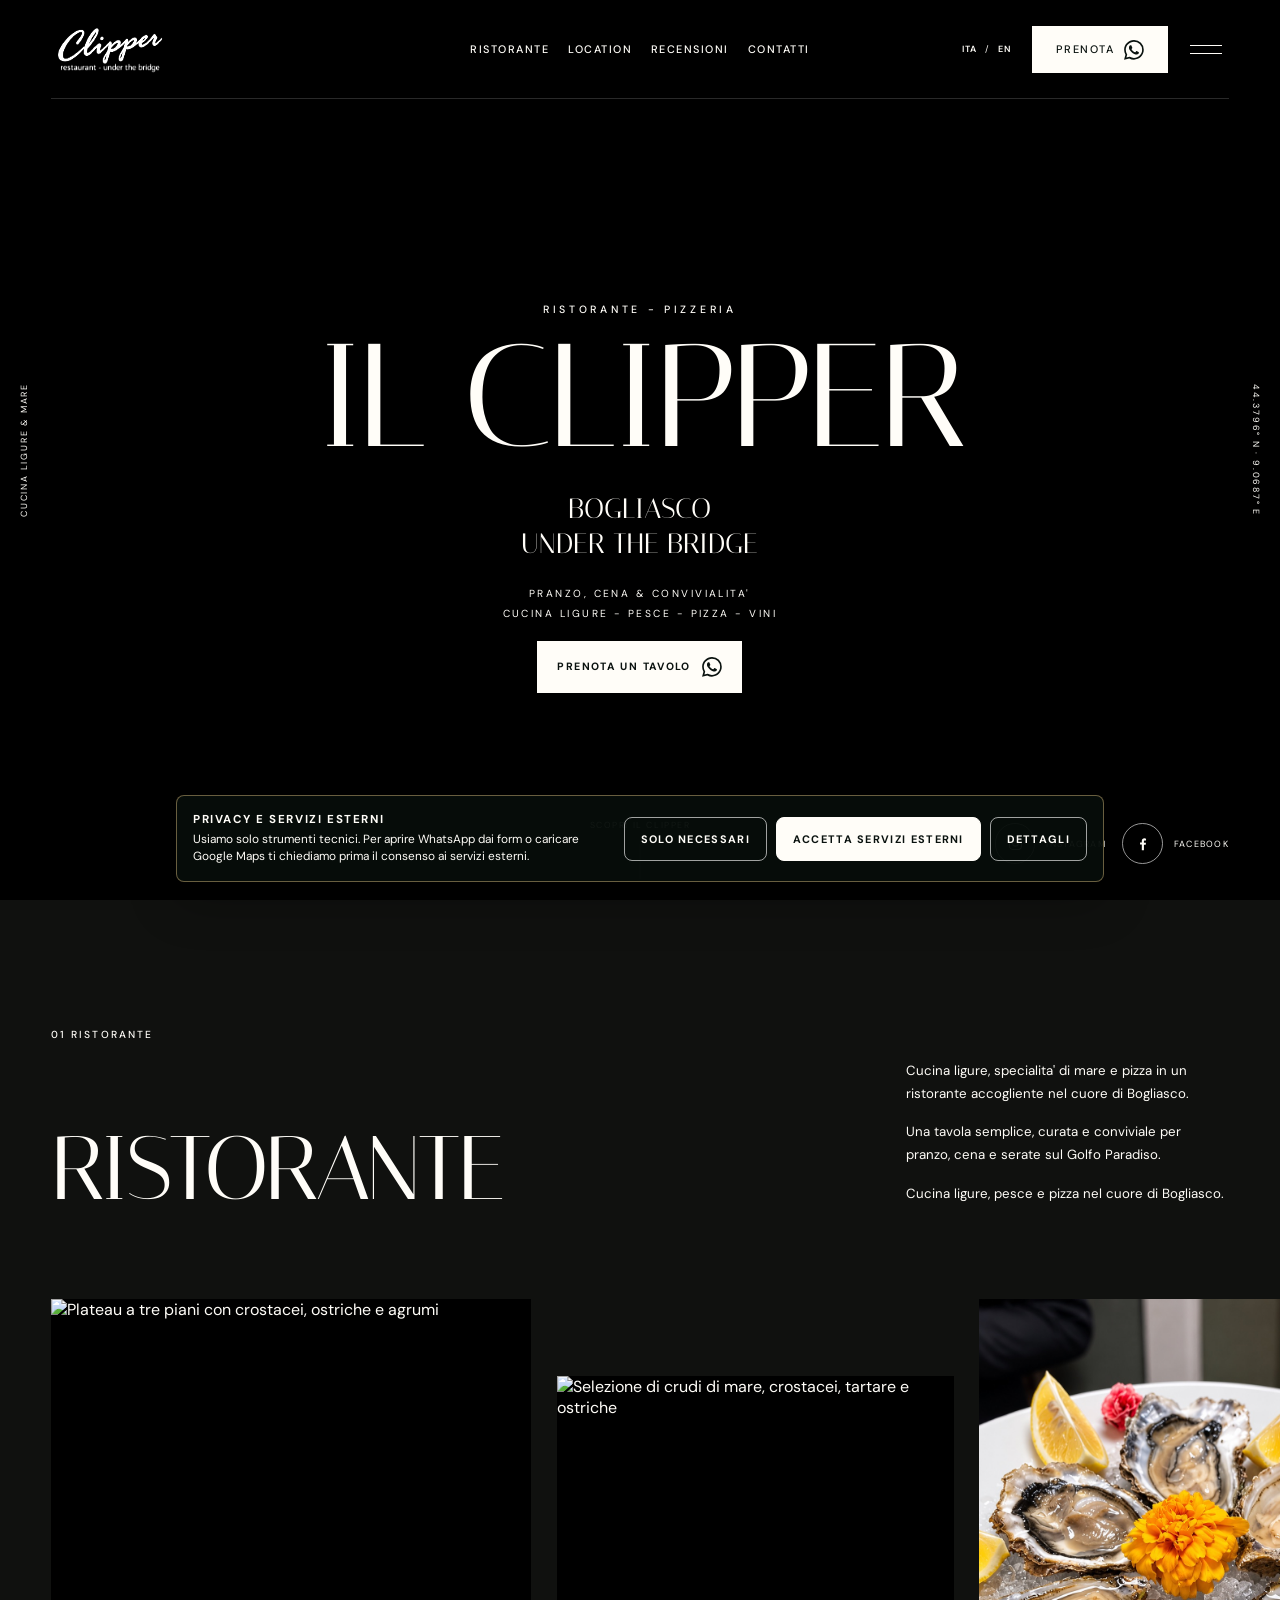
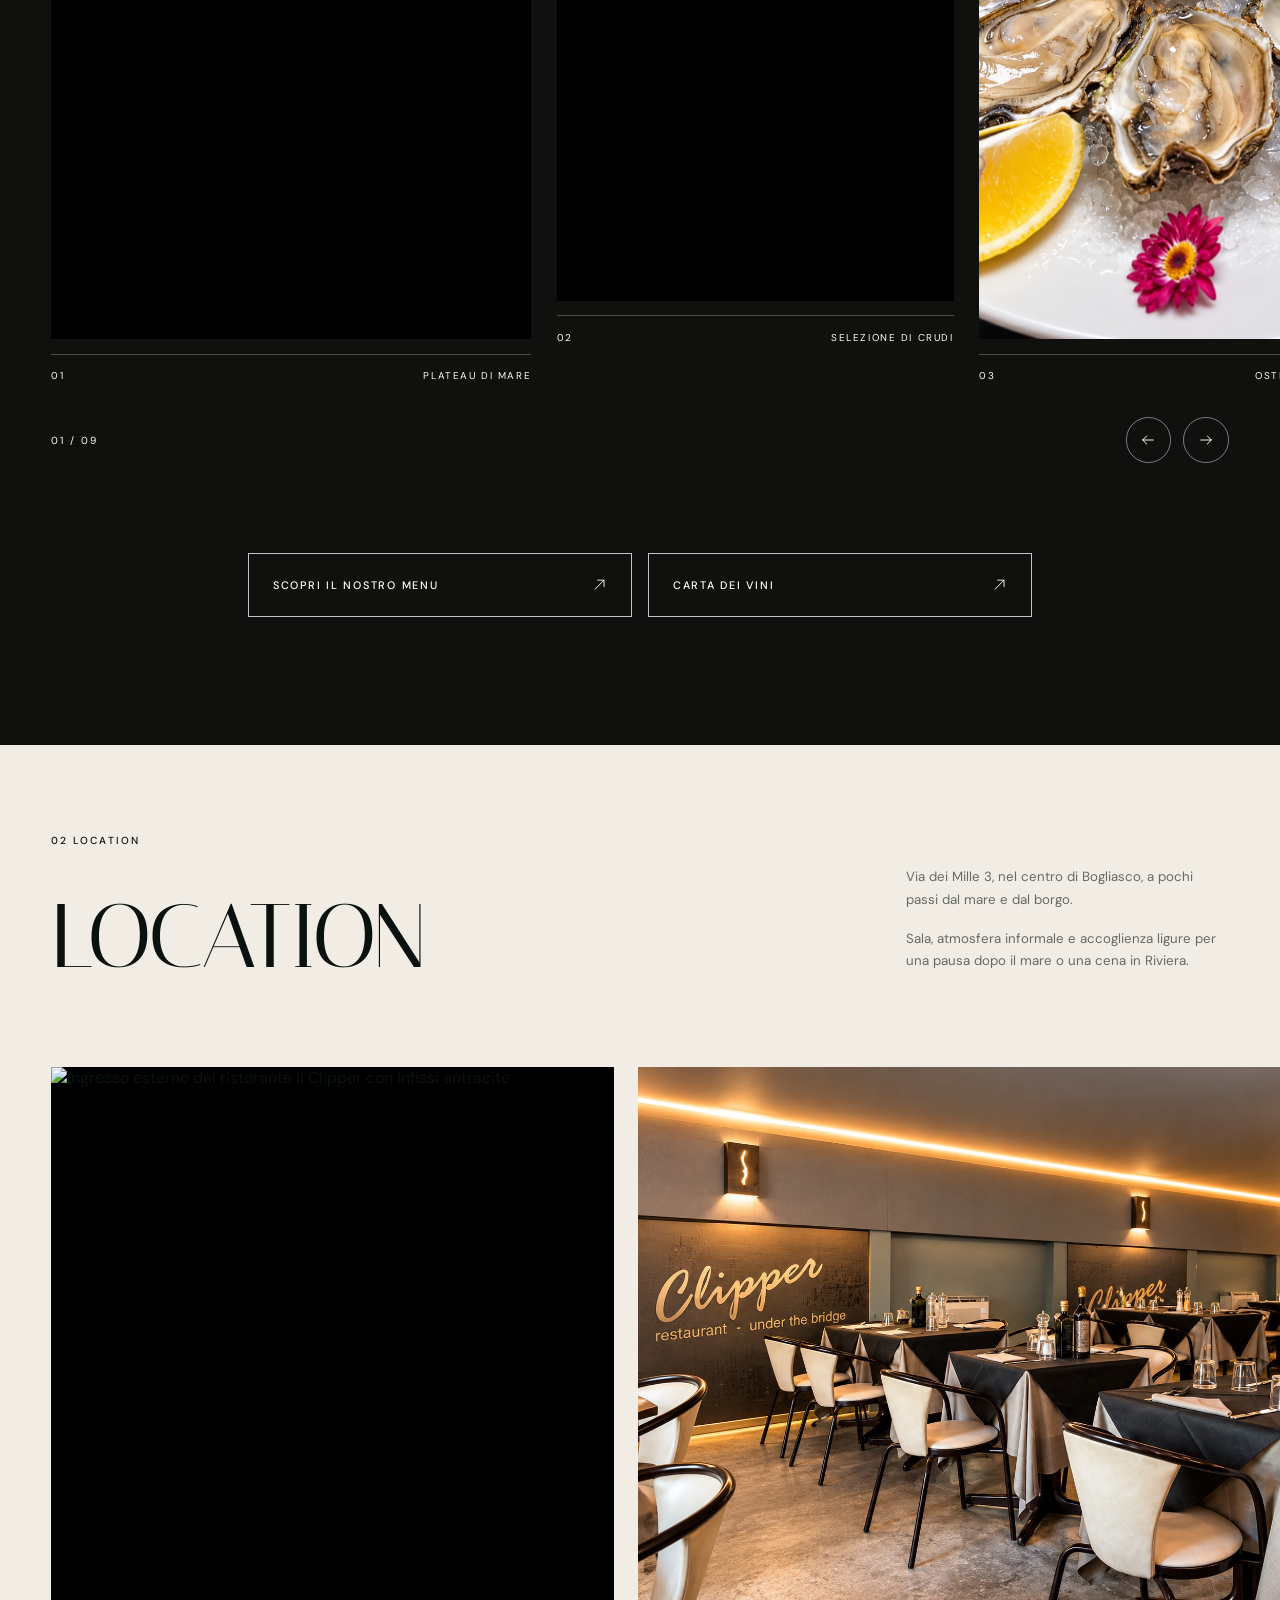
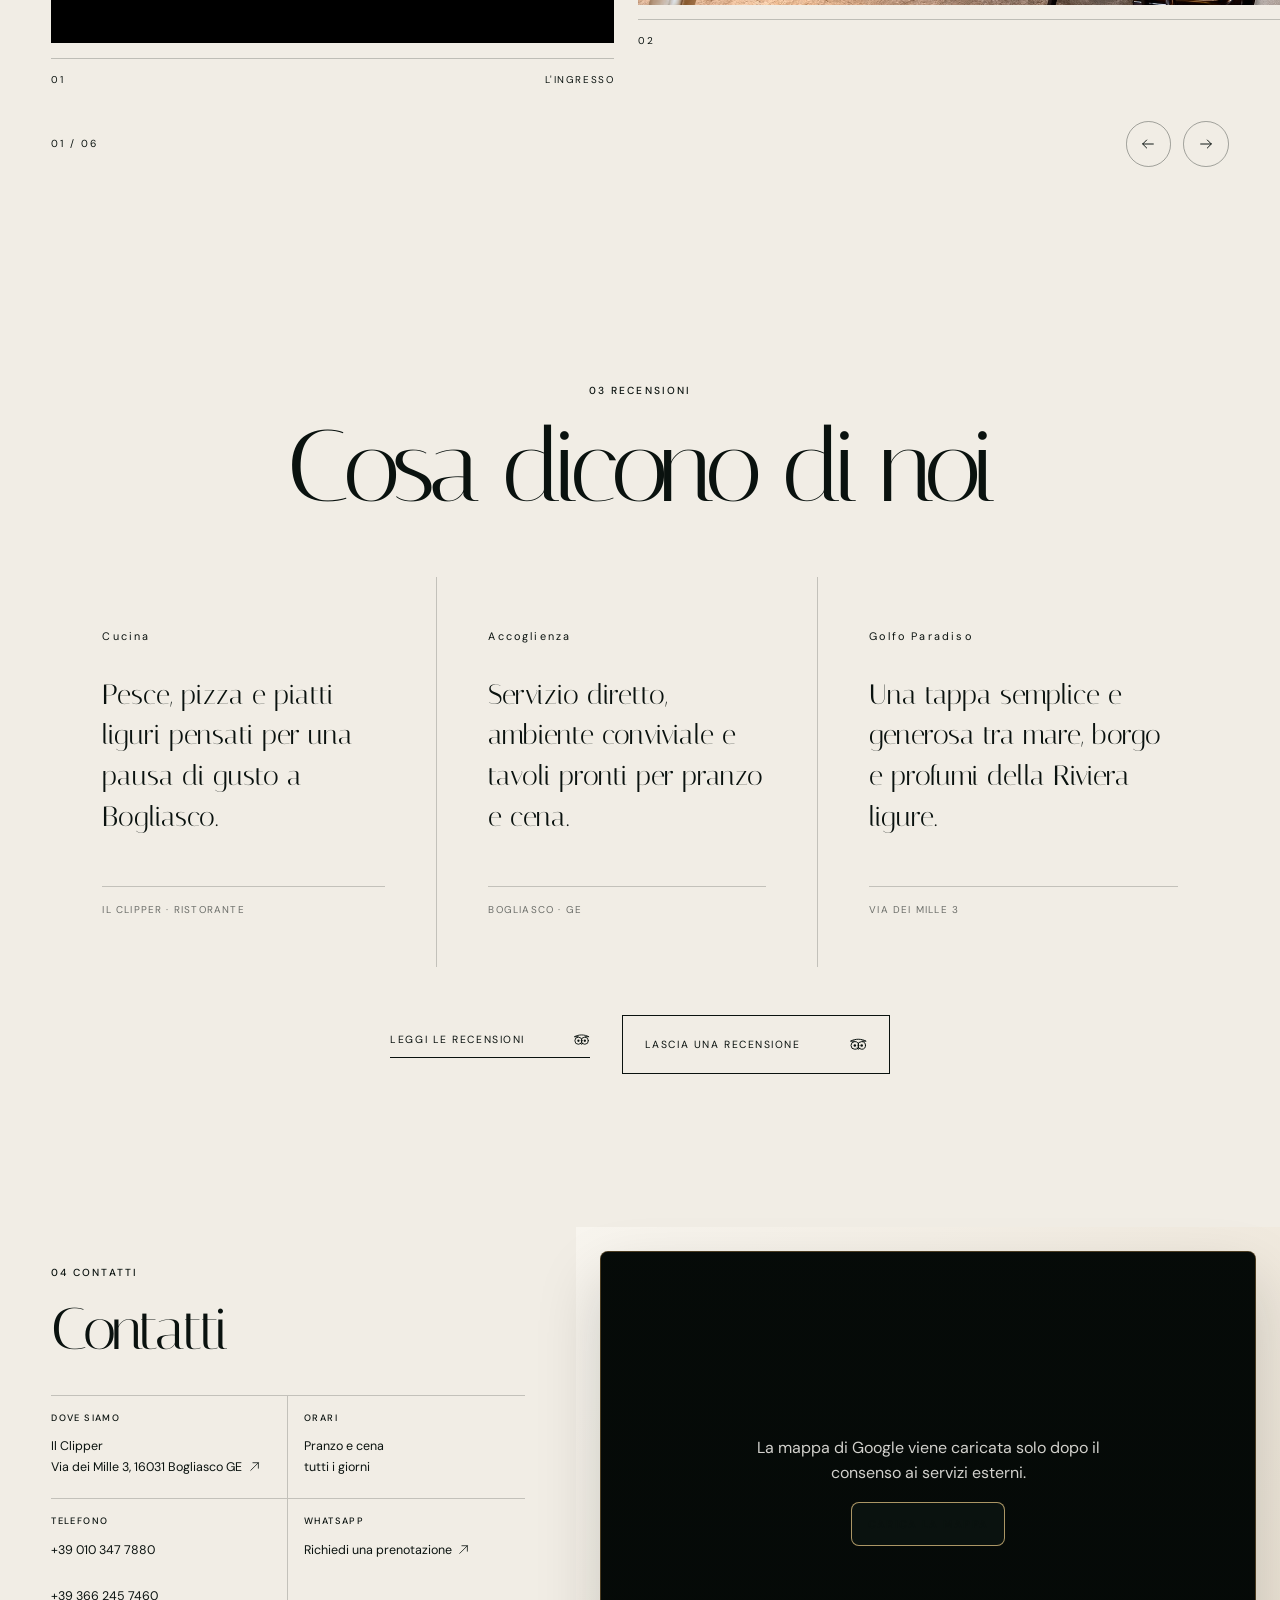
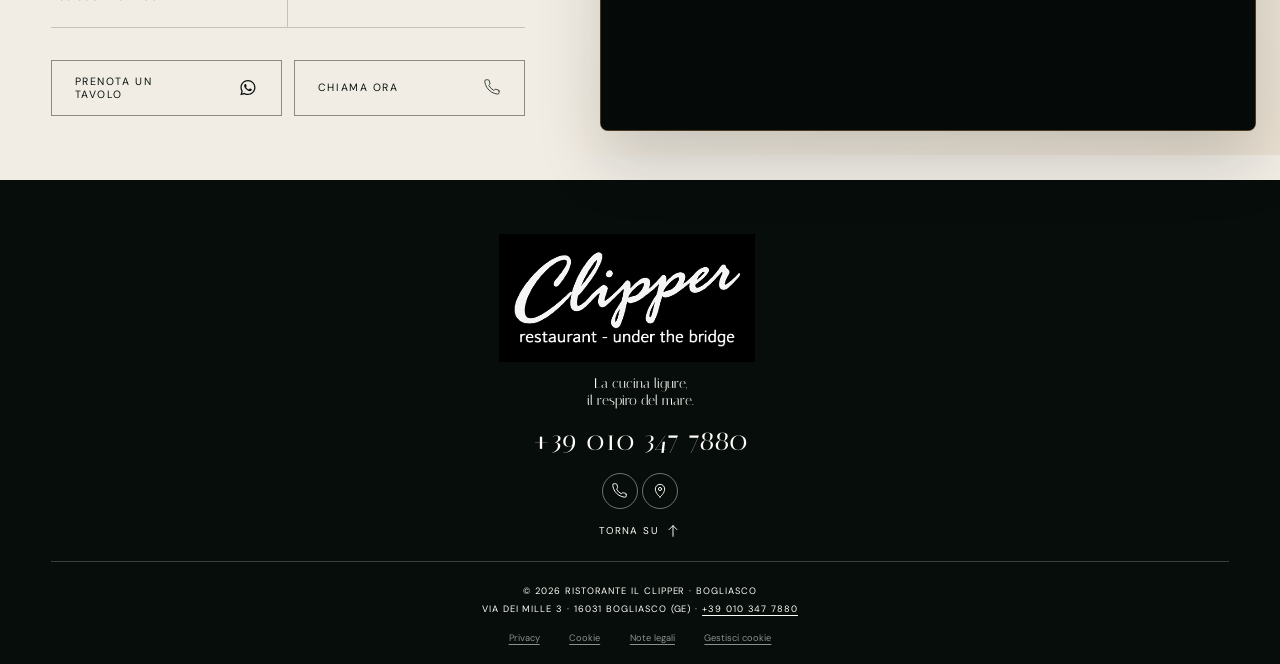
==== index.html @ aa906cf6 "Add files via upload" ====
<!doctype html>
<html lang="it">
  <head>
    <meta charset="utf-8" />
    <meta name="viewport" content="width=device-width, initial-scale=1" />
    <title>Il Clipper Bogliasco | Ristorante e Pizzeria</title>
    <meta name="description" content="Il Clipper di Bogliasco: ristorante e pizzeria in Via dei Mille 3, tra cucina ligure, piatti di mare, pizza, vini e prenotazioni." />
    <link rel="preload" as="image" href="assets/images/hero/clipper-esterno-desktop.jpg" media="(min-width: 768px)" fetchpriority="high" />
    <link rel="preload" as="image" href="assets/images/hero/clipper-esterno-mobile.jpg" media="(max-width: 767px)" fetchpriority="high" />
    <link rel="stylesheet" href="site.css" />
  </head>
  <body>

<a class="skip-link" href="#main" data-i18n="skip">Vai al contenuto</a>

<header class="site-header" data-header>
  <a class="brand brand-mark header-brand-mark" href="#top" aria-label="Il Clipper, torna all'inizio">
    <img class="brand-logo-img" src="assets/images/brand/clipper-logo.jpg" width="1240" height="620" alt="Il Clipper" decoding="async" />
  </a>

  <nav class="desktop-nav" aria-label="Navigazione principale">
    <a href="#ristorante" data-i18n="nav.restaurant">Ristorante</a>
    <a href="#location" data-i18n="nav.location">Location</a>
    <a href="#recensioni" data-i18n="nav.reviews">Recensioni</a>
    <a href="#contatti" data-i18n="nav.contacts">Contatti</a>
  </nav>

  <div class="header-actions">
    <div class="language-switch" aria-label="Seleziona lingua">
      <button class="is-active" type="button" data-lang="it" aria-pressed="true">ITA</button>
      <span>/</span>
      <button type="button" data-lang="en" aria-pressed="false">EN</button>
    </div>
    <a class="book-link" href="#prenota" data-booking-trigger data-context="Prenotazione tavolo">
      <span data-i18n="cta.book">Prenota</span>
      <svg class="whatsapp-cta-icon" viewBox="0 0 24 24" aria-hidden="true">
        <path class="whatsapp-icon-mark" d="M17.472 14.382c-.297-.149-1.758-.867-2.03-.967-.273-.099-.471-.148-.67.15-.197.297-.767.966-.94 1.164-.173.199-.347.223-.644.075-.297-.15-1.255-.463-2.39-1.475-.883-.788-1.48-1.761-1.653-2.059-.173-.297-.018-.458.13-.606.134-.133.298-.347.446-.52.149-.174.198-.298.298-.497.099-.198.05-.371-.025-.52-.075-.149-.669-1.612-.916-2.207-.242-.579-.487-.5-.669-.51-.173-.008-.371-.01-.57-.01-.198 0-.52.074-.792.372-.272.297-1.04 1.016-1.04 2.479 0 1.462 1.065 2.875 1.213 3.074.149.198 2.096 3.2 5.077 4.487.709.306 1.262.489 1.694.625.712.227 1.36.195 1.872.118.571-.085 1.758-.719 2.006-1.413.248-.694.248-1.289.173-1.413-.074-.124-.272-.198-.57-.347M12.051 21.785h-.004a9.87 9.87 0 0 1-5.031-1.378l-.361-.214-3.741.982.999-3.648-.235-.374a9.86 9.86 0 0 1-1.51-5.26c.002-5.45 4.436-9.884 9.889-9.884a9.822 9.822 0 0 1 6.988 2.899 9.825 9.825 0 0 1 2.893 6.994c-.003 5.45-4.437 9.883-9.887 9.883M20.52 3.449A11.815 11.815 0 0 0 12.05 0C5.495 0 .16 5.335.157 11.892c0 2.096.547 4.142 1.588 5.946L.057 24l6.305-1.654a11.882 11.882 0 0 0 5.683 1.448h.005c6.554 0 11.89-5.335 11.893-11.893A11.821 11.821 0 0 0 20.52 3.449"></path>
      </svg>
    </a>
    <button class="menu-toggle" type="button" aria-label="Apri il menu" aria-expanded="false" aria-controls="mobile-menu">
      <span></span><span></span>
    </button>
  </div>
</header>

<div class="mobile-menu" id="mobile-menu" role="dialog" aria-modal="true" aria-labelledby="mobile-menu-title" aria-hidden="true">
  <button class="menu-backdrop" type="button" aria-label="Chiudi il menu" data-menu-close></button>
  <div class="menu-panel" tabindex="-1">
    <p class="menu-panel-kicker" id="mobile-menu-title">Il Clipper · Bogliasco</p>
    <nav aria-label="Navigazione mobile">
      <a href="#ristorante"><span>01</span><b data-i18n="nav.restaurant">Ristorante</b><svg class="ui-icon" viewBox="0 0 24 24" aria-hidden="true"><path d="M5 5 19 19"></path><path d="M10 19h9v-9"></path></svg></a>
      <a href="#location"><span>02</span><b data-i18n="nav.location">Location</b><svg class="ui-icon" viewBox="0 0 24 24" aria-hidden="true"><path d="M5 5 19 19"></path><path d="M10 19h9v-9"></path></svg></a>
      <a href="#recensioni"><span>03</span><b data-i18n="nav.reviews">Recensioni</b><svg class="ui-icon" viewBox="0 0 24 24" aria-hidden="true"><path d="M5 5 19 19"></path><path d="M10 19h9v-9"></path></svg></a>
      <a href="#contatti"><span>04</span><b data-i18n="nav.contacts">Contatti</b><svg class="ui-icon" viewBox="0 0 24 24" aria-hidden="true"><path d="M5 5 19 19"></path><path d="M10 19h9v-9"></path></svg></a>
    </nav>
    <a class="menu-book" href="#prenota" data-booking-trigger data-context="Prenotazione tavolo">
      <span data-i18n="cta.bookTable">Prenota un tavolo</span>
      <svg class="whatsapp-cta-icon" viewBox="0 0 24 24" aria-hidden="true">
        <path class="whatsapp-icon-mark" d="M17.472 14.382c-.297-.149-1.758-.867-2.03-.967-.273-.099-.471-.148-.67.15-.197.297-.767.966-.94 1.164-.173.199-.347.223-.644.075-.297-.15-1.255-.463-2.39-1.475-.883-.788-1.48-1.761-1.653-2.059-.173-.297-.018-.458.13-.606.134-.133.298-.347.446-.52.149-.174.198-.298.298-.497.099-.198.05-.371-.025-.52-.075-.149-.669-1.612-.916-2.207-.242-.579-.487-.5-.669-.51-.173-.008-.371-.01-.57-.01-.198 0-.52.074-.792.372-.272.297-1.04 1.016-1.04 2.479 0 1.462 1.065 2.875 1.213 3.074.149.198 2.096 3.2 5.077 4.487.709.306 1.262.489 1.694.625.712.227 1.36.195 1.872.118.571-.085 1.758-.719 2.006-1.413.248-.694.248-1.289.173-1.413-.074-.124-.272-.198-.57-.347M12.051 21.785h-.004a9.87 9.87 0 0 1-5.031-1.378l-.361-.214-3.741.982.999-3.648-.235-.374a9.86 9.86 0 0 1-1.51-5.26c.002-5.45 4.436-9.884 9.889-9.884a9.822 9.822 0 0 1 6.988 2.899 9.825 9.825 0 0 1 2.893 6.994c-.003 5.45-4.437 9.883-9.887 9.883M20.52 3.449A11.815 11.815 0 0 0 12.05 0C5.495 0 .16 5.335.157 11.892c0 2.096.547 4.142 1.588 5.946L.057 24l6.305-1.654a11.882 11.882 0 0 0 5.683 1.448h.005c6.554 0 11.89-5.335 11.893-11.893A11.821 11.821 0 0 0 20.52 3.449"></path>
      </svg>
    </a>
    <div class="mobile-menu-meta">
      <p>Ristorante · Pizzeria<br />Bogliasco, GE</p>
      <div>
        <a href="tel:+390103477880">+39 010 347 7880</a>
        <a href="https://www.google.com/maps/search/?api=1&amp;query=Il%20Clipper%20Via%20dei%20Mille%203%20Bogliasco" target="_blank" rel="noreferrer">Maps <svg class="ui-icon" viewBox="0 0 24 24" aria-hidden="true"><path d="M5 19 19 5"></path><path d="M9 5h10v10"></path></svg></a>
        <a href="tel:+393662457460">WhatsApp <svg class="ui-icon" viewBox="0 0 24 24" aria-hidden="true"><path d="M5 19 19 5"></path><path d="M9 5h10v10"></path></svg></a>
      </div>
    </div>
  </div>
</div>

<main id="main">
  <section class="hero" id="top" aria-label="Il Clipper di Bogliasco, ristorante e pizzeria">
    <div class="hero-carousel" data-hero-carousel aria-hidden="true">
      <div class="hero-slide hero-slide--esterno is-active" data-hero-slide data-slide-index="0">
        <picture class="hero-slide-picture">
          <source media="(max-width: 767px)" srcset="assets/images/hero/clipper-esterno-mobile-v2.png" />
          <source media="(min-width: 768px)" srcset="assets/images/hero/clipper-esterno-desktop-v2.png" />
          <img
            class="hero-slide-image"
            src="assets/images/hero/clipper-esterno-desktop-v2.png"
            width="1672"
            height="941"
            alt=""
            fetchpriority="high"
            decoding="async"
          />
        </picture>
      </div>
      <div class="hero-slide hero-slide--buffet" data-hero-slide data-slide-index="1">
        <picture class="hero-slide-picture">
          <source media="(max-width: 767px)" data-srcset="assets/images/hero/clipper-buffet-mobile.jpg" />
          <source media="(min-width: 768px)" data-srcset="assets/images/hero/clipper-buffet-desktop.jpg" />
          <img
            class="hero-slide-image"
            src="[data-uri]"
            data-src="assets/images/hero/clipper-buffet-desktop.jpg"
            width="1672"
            height="941"
            alt=""
            decoding="async"
          />
        </picture>
      </div>
      <div class="hero-slide hero-slide--interno" data-hero-slide data-slide-index="2">
        <picture class="hero-slide-picture">
          <source media="(max-width: 767px)" data-srcset="assets/images/hero/clipper-interno-mobile.jpg" />
          <source media="(min-width: 768px)" data-srcset="assets/images/hero/clipper-interno-desktop.jpg" />
          <img
            class="hero-slide-image"
            src="[data-uri]"
            data-src="assets/images/hero/clipper-interno-desktop.jpg"
            width="1672"
            height="940"
            alt=""
            decoding="async"
          />
        </picture>
      </div>
      <div class="hero-slide hero-slide--servizio" data-hero-slide data-slide-index="3">
        <picture class="hero-slide-picture">
          <source media="(max-width: 767px)" data-srcset="assets/images/hero/clipper-servizio-mobile.png" />
          <source media="(min-width: 768px)" data-srcset="assets/images/hero/clipper-servizio-desktop.png" />
          <img
            class="hero-slide-image"
            src="[data-uri]"
            data-src="assets/images/hero/clipper-servizio-desktop.png"
            width="1672"
            height="941"
            alt=""
            decoding="async"
          />
        </picture>
      </div>
    </div>
    <div class="hero-shade"></div>

    <div class="hero-title-wrap">
      <p class="hero-overline" data-i18n="hero.overline">Ristorante - Pizzeria</p>
      <h1><span class="hero-title-desktop">Il Clipper</span><span class="hero-title-mobile">IL CLIPPER</span></h1>
      <div class="hero-address">
        <p>Bogliasco</p>
        <p>Under the Bridge</p>
      </div>
      <p class="hero-hours" data-i18n-html="hero.hours"><span>PRANZO, CENA &amp; CONVIVIALITA'</span> CUCINA LIGURE - PESCE - PIZZA - VINI</p>
      <div class="hero-actions" aria-label="Azioni principali">
        <a class="hero-primary" href="#prenota" data-booking-trigger data-context="Prenotazione tavolo">
          <span data-i18n="cta.bookTable">Prenota un tavolo</span>
          <svg class="whatsapp-cta-icon" viewBox="0 0 24 24" aria-hidden="true">
            <path class="whatsapp-icon-mark" d="M17.472 14.382c-.297-.149-1.758-.867-2.03-.967-.273-.099-.471-.148-.67.15-.197.297-.767.966-.94 1.164-.173.199-.347.223-.644.075-.297-.15-1.255-.463-2.39-1.475-.883-.788-1.48-1.761-1.653-2.059-.173-.297-.018-.458.13-.606.134-.133.298-.347.446-.52.149-.174.198-.298.298-.497.099-.198.05-.371-.025-.52-.075-.149-.669-1.612-.916-2.207-.242-.579-.487-.5-.669-.51-.173-.008-.371-.01-.57-.01-.198 0-.52.074-.792.372-.272.297-1.04 1.016-1.04 2.479 0 1.462 1.065 2.875 1.213 3.074.149.198 2.096 3.2 5.077 4.487.709.306 1.262.489 1.694.625.712.227 1.36.195 1.872.118.571-.085 1.758-.719 2.006-1.413.248-.694.248-1.289.173-1.413-.074-.124-.272-.198-.57-.347M12.051 21.785h-.004a9.87 9.87 0 0 1-5.031-1.378l-.361-.214-3.741.982.999-3.648-.235-.374a9.86 9.86 0 0 1-1.51-5.26c.002-5.45 4.436-9.884 9.889-9.884a9.822 9.822 0 0 1 6.988 2.899 9.825 9.825 0 0 1 2.893 6.994c-.003 5.45-4.437 9.883-9.887 9.883M20.52 3.449A11.815 11.815 0 0 0 12.05 0C5.495 0 .16 5.335.157 11.892c0 2.096.547 4.142 1.588 5.946L.057 24l6.305-1.654a11.882 11.882 0 0 0 5.683 1.448h.005c6.554 0 11.89-5.335 11.893-11.893A11.821 11.821 0 0 0 20.52 3.449"></path>
          </svg>
        </a>
      </div>
    </div>

    <div class="hero-socials" aria-label="Link utili Il Clipper">
      <a class="hero-social-link" href="https://www.instagram.com/clipper_bogliasco?stkn=ZTdsMnYxZDh4aXh3" target="_blank" rel="noreferrer" aria-label="Apri Instagram di Il Clipper">
        <svg viewBox="0 0 24 24" aria-hidden="true"><rect x="4" y="4" width="16" height="16" rx="4.5"></rect><circle cx="12" cy="12" r="3.6"></circle><circle class="instagram-dot" cx="17.2" cy="6.8" r="1.15"></circle></svg>
        <span>Instagram</span>
      </a>
      <a class="hero-social-link" href="https://www.facebook.com/clipperbogliasco?mibextid=wwXIfr%0A&amp;rdid=QgT0TaXOZi1MaTeg&amp;share_url=https%3A%2F%2Fwww.facebook.com%2Fshare%2F1JhBtS6Zsn%2F%3Fmibextid%3DwwXIfr%250A#" target="_blank" rel="noreferrer" aria-label="Apri Facebook di Il Clipper">
        <svg viewBox="0 0 24 24" aria-hidden="true"><path class="facebook-mark" d="M14.04 21v-7.05h2.36l.36-2.74h-2.72V9.47c0-.79.22-1.33 1.36-1.33h1.45V5.69A19.4 19.4 0 0 0 14.74 5c-2.09 0-3.52 1.28-3.52 3.62v2.02H8.86v2.74h2.36V21h2.82Z"></path></svg>
        <span>Facebook</span>
      </a>
    </div>

    <div class="hero-edge hero-edge-left" data-i18n="hero.edge">Cucina ligure &amp; mare</div>
    <div class="hero-edge hero-edge-right">44.3796&deg; N · 9.0687&deg; E</div>

    <a class="scroll-cue" href="#ristorante" aria-label="Scopri Il Clipper">
      <span data-i18n="hero.discover">Scopri Il Clipper</span>
      <i aria-hidden="true"></i>
    </a>

  </section>

  <section class="restaurant-section section-dark" id="ristorante">
    <div class="section-heading reveal">
      <p class="section-kicker" data-i18n="restaurant.kicker">01 Ristorante</p>
      <h2 data-i18n="nav.restaurant">Ristorante</h2>
      <div class="heading-copy">
        <p data-i18n="restaurant.copy1">Cucina ligure, specialita' di mare e pizza in un ristorante accogliente nel cuore di Bogliasco.</p>
        <p data-i18n="restaurant.copy2">Una tavola semplice, curata e conviviale per pranzo, cena e serate sul Golfo Paradiso.</p>
        <p class="restaurant-mobile-copy" data-i18n="restaurant.mobileCopy">Cucina ligure, pesce e pizza nel cuore di Bogliasco.</p>
      </div>
    </div>

    <div class="food-carousel reveal reveal-delay">
      <div class="food-track" data-food-track tabindex="0" aria-label="Carosello dei piatti di Il Clipper">
        <figure class="food-card"><img src="assets/images/restaurant/clipper-ristorante-15.png" width="1086" height="1448" loading="lazy" decoding="async" alt="Plateau a tre piani con crostacei, ostriche e agrumi" /><figcaption><span>01</span><p data-i18n="food.catch">Plateau di mare</p></figcaption></figure>
        <figure class="food-card food-card-offset"><img src="assets/images/restaurant/clipper-ristorante-09.png" width="941" height="1672" loading="lazy" decoding="async" alt="Selezione di crudi di mare, crostacei, tartare e ostriche" /><figcaption><span>02</span><p data-i18n="food.rawSelection">Selezione di crudi</p></figcaption></figure>
        <figure class="food-card"><img src="assets/images/restaurant/clipper-ristorante-03.jpg" width="997" height="1578" loading="lazy" decoding="async" alt="Ostriche su ghiaccio con limone e fiori" /><figcaption><span>03</span><p data-i18n="food.stockfish">Ostriche e limone</p></figcaption></figure>
        <figure class="food-card food-card-offset"><img src="assets/images/restaurant/clipper-ristorante-10.png" width="940" height="1674" loading="lazy" decoding="async" alt="Spaghetti alle vongole veraci con prezzemolo" /><figcaption><span>04</span><p data-i18n="food.clams">Spaghetti alle vongole</p></figcaption></figure>
        <figure class="food-card"><img src="assets/images/restaurant/clipper-ristorante-07.png" width="1122" height="1402" loading="lazy" decoding="async" alt="Filetto di pesce su crema verde con fiori eduli" /><figcaption><span>05</span><p data-i18n="food.fish">Filetto delicato</p></figcaption></figure>
        <figure class="food-card food-card-offset"><img src="assets/images/restaurant/clipper-ristorante-11.png" width="1086" height="1448" loading="lazy" decoding="async" alt="Spaghetti alla crema di pistacchio con gambero rosso" /><figcaption><span>06</span><p data-i18n="food.pistachioPasta">Pistacchio e gambero</p></figcaption></figure>
        <figure class="food-card"><img src="assets/images/restaurant/clipper-ristorante-12.png" width="1086" height="1448" loading="lazy" decoding="async" alt="Insalata di mare con crostacei, molluschi e prezzemolo" /><figcaption><span>07</span><p data-i18n="food.seafoodSalad">Insalata di mare</p></figcaption></figure>
        <figure class="food-card food-card-offset"><img src="assets/images/restaurant/clipper-ristorante-13.png" width="1086" height="1448" loading="lazy" decoding="async" alt="Polpo arrostito con crema di patate e chips croccanti" /><figcaption><span>08</span><p data-i18n="food.octopus">Polpo arrostito</p></figcaption></figure>
        <figure class="food-card"><img src="assets/images/restaurant/clipper-ristorante-14.png" width="1086" height="1448" loading="lazy" decoding="async" alt="Tris di tartare di pesce con frutti rossi e salse" /><figcaption><span>09</span><p data-i18n="food.tartare">Tris di tartare</p></figcaption></figure>
      </div>

      <div class="carousel-footer">
        <p><span data-food-current>01</span> / 09</p>
        <div class="carousel-arrows">
          <button type="button" data-food-prev aria-label="Piatto precedente"><svg class="ui-icon" viewBox="0 0 24 24" aria-hidden="true"><path d="M20 12H4"></path><path d="m10 6-6 6 6 6"></path></svg></button>
          <button type="button" data-food-next aria-label="Piatto successivo"><svg class="ui-icon" viewBox="0 0 24 24" aria-hidden="true"><path d="M4 12h16"></path><path d="m14 6 6 6-6 6"></path></svg></button>
        </div>
      </div>
    </div>

    <div class="center-cta reveal">
      <a class="outline-button" href="#carta-menu" data-card-trigger="food">
        <span data-i18n="cta.menu">Scopri il nostro menu</span><svg class="ui-icon" viewBox="0 0 24 24" aria-hidden="true"><path d="M5 19 19 5"></path><path d="M9 5h10v10"></path></svg>
      </a>
      <a class="outline-button" href="#carta-vini" data-card-trigger="wine">
        <span data-i18n="cta.wine">Carta dei Vini</span><svg class="ui-icon" viewBox="0 0 24 24" aria-hidden="true"><path d="M5 19 19 5"></path><path d="M9 5h10v10"></path></svg>
      </a>
    </div>
  </section>

  <section class="location-section" id="location">
    <div class="section-heading location-heading reveal">
      <p class="section-kicker" data-i18n="location.kicker">02 Location</p>
      <h2 data-i18n="nav.location">Location</h2>
      <div class="heading-copy">
        <p data-i18n="location.copy1">Via dei Mille 3, nel centro di Bogliasco, a pochi passi dal mare e dal borgo.</p>
        <p data-i18n="location.copy2">Sala, atmosfera informale e accoglienza ligure per una pausa dopo il mare o una cena in Riviera.</p>
      </div>
    </div>

    <div class="location-carousel reveal reveal-delay">
      <div class="location-track" data-location-track tabindex="0" aria-label="Carosello degli ambienti di Il Clipper">
        <figure class="location-card"><img src="assets/images/location/clipper-location-01-v2.png" width="1122" height="1402" loading="lazy" decoding="async" alt="Ingresso esterno del ristorante Il Clipper con infissi antracite" /><figcaption><span>01</span><p data-i18n="location.front">L'ingresso</p></figcaption></figure>
        <figure class="location-card"><img src="assets/images/location/clipper-location-02.jpg" width="1448" height="1086" loading="lazy" decoding="async" alt="Sala interna del ristorante con tavoli apparecchiati" /><figcaption><span>02</span><p data-i18n="location.room">La sala</p></figcaption></figure>
        <figure class="location-card"><img src="assets/images/location/clipper-location-03-v2.png" width="1091" height="1441" loading="lazy" decoding="async" alt="Dehor esterno coperto con infissi antracite" /><figcaption><span>03</span><p data-i18n="location.table">Il dehor</p></figcaption></figure>
        <figure class="location-card"><img src="assets/images/location/clipper-location-09.png" width="1086" height="1448" loading="lazy" decoding="async" alt="Sala del ristorante apparecchiata per un evento" /><figcaption><span>04</span><p data-i18n="location.terrace1">La sala eventi</p></figcaption></figure>
        <figure class="location-card"><img src="assets/images/location/clipper-location-07.png" width="1086" height="1448" loading="lazy" decoding="async" alt="Installazione floreale sospesa nella sala del ristorante" /><figcaption><span>05</span><p data-i18n="location.terrace3">I dettagli</p></figcaption></figure>
        <figure class="location-card"><img src="assets/images/location/clipper-location-08.png" width="1024" height="1536" loading="lazy" decoding="async" alt="Sala con tavolo apparecchiato e parete delle maglie Sampdoria" /><figcaption><span>06</span><p data-i18n="location.gallery">La parete Sampdoria</p></figcaption></figure>
      </div>

      <div class="carousel-footer carousel-footer-dark">
        <p><span data-location-current>01</span> / 06</p>
        <div class="carousel-arrows">
          <button type="button" data-location-prev aria-label="Ambiente precedente"><svg class="ui-icon" viewBox="0 0 24 24" aria-hidden="true"><path d="M20 12H4"></path><path d="m10 6-6 6 6 6"></path></svg></button>
          <button type="button" data-location-next aria-label="Ambiente successivo"><svg class="ui-icon" viewBox="0 0 24 24" aria-hidden="true"><path d="M4 12h16"></path><path d="m14 6 6 6-6 6"></path></svg></button>
        </div>
      </div>
    </div>
  </section>

  <section class="reviews-section" id="recensioni">
    <div class="reviews-intro reveal">
      <div>
        <p class="section-kicker" data-i18n="reviews.kicker">03 Recensioni</p>
        <h2 data-i18n="reviews.title">Cosa dicono di noi</h2>
      </div>
    </div>

    <div class="review-grid reveal reveal-delay">
      <article class="review-card"><div class="stars" data-i18n="reviews.cardLabel1">Cucina</div><blockquote data-i18n="reviews.quote1">Pesce, pizza e piatti liguri pensati per una pausa di gusto a Bogliasco.</blockquote><p data-i18n="reviews.author1">Il Clipper · Ristorante</p></article>
      <article class="review-card"><div class="stars" data-i18n="reviews.cardLabel2">Accoglienza</div><blockquote data-i18n="reviews.quote2">Servizio diretto, ambiente conviviale e tavoli pronti per pranzo e cena.</blockquote><p data-i18n="reviews.author2">Bogliasco · GE</p></article>
      <article class="review-card"><div class="stars" data-i18n="reviews.cardLabel3">Golfo Paradiso</div><blockquote data-i18n="reviews.quote3">Una tappa semplice e generosa tra mare, borgo e profumi della Riviera ligure.</blockquote><p data-i18n="reviews.author3">Via dei Mille 3</p></article>
    </div>

    <div class="reviews-link reveal">
      <a class="review-text-link" href="https://www.tripadvisor.it/Restaurant_Review-g678225-d2251277-Reviews-Ristorante_Clipper-Bogliasco_Italian_Riviera_Liguria.html" target="_blank" rel="noreferrer">
        <span data-i18n="reviews.read">Leggi le recensioni</span><svg class="tripadvisor-icon" viewBox="0 0 32 32" aria-hidden="true"><path d="M2.8 10.5c4.05-2.12 8.46-3.18 13.2-3.18s9.15 1.06 13.2 3.18"></path><path d="M3.78 10.62h5.5"></path><path d="M22.72 10.62h5.5"></path><circle cx="10.1" cy="18" r="6.6"></circle><circle cx="21.9" cy="18" r="6.6"></circle><circle cx="10.1" cy="18" r="2.16"></circle><circle cx="21.9" cy="18" r="2.16"></circle><path d="m14.08 22.64 1.92 2.24 1.92-2.24"></path></svg>
      </a>
      <a class="review-cta" href="https://www.tripadvisor.it/UserReviewEdit-g678225-d2251277-Ristorante_Clipper-Bogliasco_Italian_Riviera_Liguria.html" target="_blank" rel="noreferrer">
        <span data-i18n="reviews.leave">Lascia una recensione</span><svg class="tripadvisor-icon" viewBox="0 0 32 32" aria-hidden="true"><path d="M2.8 10.5c4.05-2.12 8.46-3.18 13.2-3.18s9.15 1.06 13.2 3.18"></path><path d="M3.78 10.62h5.5"></path><path d="M22.72 10.62h5.5"></path><circle cx="10.1" cy="18" r="6.6"></circle><circle cx="21.9" cy="18" r="6.6"></circle><circle cx="10.1" cy="18" r="2.16"></circle><circle cx="21.9" cy="18" r="2.16"></circle><path d="m14.08 22.64 1.92 2.24 1.92-2.24"></path></svg>
      </a>
    </div>
  </section>

  <section class="contact-section" id="contatti">
    <div class="contact-panel reveal">
      <p class="section-kicker" data-i18n="contacts.kicker">04 Contatti</p>
      <h2 data-i18n="contacts.title">Contatti</h2>

      <div class="contact-list">
        <div>
          <h3 data-i18n="contacts.where">Dove siamo</h3>
          <a href="https://www.google.com/maps/search/?api=1&amp;query=Il%20Clipper%20Via%20dei%20Mille%203%20Bogliasco" target="_blank" rel="noreferrer">
            Il Clipper<br />Via dei Mille 3, 16031 Bogliasco GE <svg class="ui-icon" viewBox="0 0 24 24" aria-hidden="true"><path d="M5 19 19 5"></path><path d="M9 5h10v10"></path></svg>
          </a>
        </div>
        <div>
          <h3 data-i18n="contacts.hoursLabel">Orari</h3>
          <p data-i18n-html="contacts.hours">Pranzo e cena<br />tutti i giorni</p>
        </div>
        <div class="contact-phone-cell">
          <h3 data-i18n="contacts.phone">Telefono</h3>
          <div class="contact-phone-row">
            <a class="contact-phone-link" href="tel:+390103477880">+39 010 347 7880</a>
            <a class="contact-phone-link" href="tel:+393662457460">+39 366 245 7460</a>
          </div>
        </div>
        <div>
          <h3 data-i18n="contacts.whatsapp">WhatsApp</h3>
          <a href="#prenota" data-booking-trigger data-context="Prenotazione tavolo">Richiedi una prenotazione <svg class="ui-icon" viewBox="0 0 24 24" aria-hidden="true"><path d="M5 19 19 5"></path><path d="M9 5h10v10"></path></svg></a>
        </div>
      </div>

      <div class="contact-actions">
        <a class="contact-book" href="#prenota" data-booking-trigger data-context="Prenotazione tavolo">
          <span data-i18n="cta.bookTable">Prenota un tavolo</span>
          <svg class="whatsapp-cta-icon" viewBox="0 0 24 24" aria-hidden="true"><path class="whatsapp-icon-mark" d="M17.472 14.382c-.297-.149-1.758-.867-2.03-.967-.273-.099-.471-.148-.67.15-.197.297-.767.966-.94 1.164-.173.199-.347.223-.644.075-.297-.15-1.255-.463-2.39-1.475-.883-.788-1.48-1.761-1.653-2.059-.173-.297-.018-.458.13-.606.134-.133.298-.347.446-.52.149-.174.198-.298.298-.497.099-.198.05-.371-.025-.52-.075-.149-.669-1.612-.916-2.207-.242-.579-.487-.5-.669-.51-.173-.008-.371-.01-.57-.01-.198 0-.52.074-.792.372-.272.297-1.04 1.016-1.04 2.479 0 1.462 1.065 2.875 1.213 3.074.149.198 2.096 3.2 5.077 4.487.709.306 1.262.489 1.694.625.712.227 1.36.195 1.872.118.571-.085 1.758-.719 2.006-1.413.248-.694.248-1.289.173-1.413-.074-.124-.272-.198-.57-.347M12.051 21.785h-.004a9.87 9.87 0 0 1-5.031-1.378l-.361-.214-3.741.982.999-3.648-.235-.374a9.86 9.86 0 0 1-1.51-5.26c.002-5.45 4.436-9.884 9.889-9.884a9.822 9.822 0 0 1 6.988 2.899 9.825 9.825 0 0 1 2.893 6.994c-.003 5.45-4.437 9.883-9.887 9.883M20.52 3.449A11.815 11.815 0 0 0 12.05 0C5.495 0 .16 5.335.157 11.892c0 2.096.547 4.142 1.588 5.946L.057 24l6.305-1.654a11.882 11.882 0 0 0 5.683 1.448h.005c6.554 0 11.89-5.335 11.893-11.893A11.821 11.821 0 0 0 20.52 3.449"></path></svg>
        </a>
        <a class="contact-book contact-call" href="tel:+390103477880">
          <span data-i18n="cta.call">Chiama ora</span>
          <svg class="phone-line-icon" viewBox="0 0 24 24" aria-hidden="true"><path d="M21.3 16.9v2.35a2.1 2.1 0 0 1-2.28 2.1 20.1 20.1 0 0 1-8.76-3.12 19.7 19.7 0 0 1-6.08-6.08 20.1 20.1 0 0 1-3.12-8.8A2.1 2.1 0 0 1 3.15 1.1h2.35a2.1 2.1 0 0 1 2.08 1.8c.13 1 .36 1.98.7 2.92a2.1 2.1 0 0 1-.48 2.17L6.8 9a16.1 16.1 0 0 0 7.2 7.2l1.01-1a2.1 2.1 0 0 1 2.17-.49c.94.35 1.92.58 2.92.71a2.1 2.1 0 0 1 1.2 1.48Z"></path></svg>
        </a>
      </div>
    </div>

    <div class="map-wrap reveal reveal-delay">
      <div class="map-frame">
        <iframe title="Mappa di Il Clipper Bogliasco" data-map-src="https://www.google.com/maps?q=Il%20Clipper%2C%20Via%20dei%20Mille%203%2C%2016031%20Bogliasco%20GE&amp;z=18&amp;output=embed" loading="lazy" referrerpolicy="no-referrer-when-downgrade"></iframe>
        <div class="map-veiling" aria-hidden="true"></div>
        <div class="map-consent" data-map-consent>
          <p data-i18n="map.notice">La mappa di Google viene caricata solo dopo il consenso ai servizi esterni.</p>
          <button type="button" data-map-load data-i18n="map.load">Carica la mappa</button>
        </div>
        <div class="map-label">
          <span data-i18n="contacts.mapLabel">Bogliasco · Golfo Paradiso</span>
          <strong>Il Clipper</strong>
          <a href="https://www.google.com/maps/search/?api=1&amp;query=Il%20Clipper%20Via%20dei%20Mille%203%20Bogliasco" target="_blank" rel="noreferrer">
            <span data-i18n="contacts.openMap">Apri su Google Maps</span>
            <svg class="ui-icon" viewBox="0 0 24 24" aria-hidden="true"><path d="M5 19 19 5"></path><path d="M9 5h10v10"></path></svg>
          </a>
        </div>
      </div>
    </div>
  </section>
</main>

<footer class="site-footer">
  <div class="footer-main">
    <a class="footer-logo footer-brand-mark" href="#top" aria-label="Il Clipper, torna all'inizio">
      <img class="brand-logo-img" src="assets/images/brand/clipper-logo.jpg" width="1240" height="620" alt="Il Clipper" loading="lazy" decoding="async" />
    </a>
    <p data-i18n-html="footer.tagline">La cucina ligure,<br />il respiro del mare.</p>
    <p class="footer-phone"><a href="tel:+390103477880">+39 010 347 7880</a></p>
    <div class="footer-socials" aria-label="Link Il Clipper">
      <a class="footer-social-link" href="tel:+390103477880" aria-label="Chiama Il Clipper"><svg viewBox="0 0 24 24" aria-hidden="true"><path d="M21.3 16.9v2.35a2.1 2.1 0 0 1-2.28 2.1 20.1 20.1 0 0 1-8.76-3.12 19.7 19.7 0 0 1-6.08-6.08 20.1 20.1 0 0 1-3.12-8.8A2.1 2.1 0 0 1 3.15 1.1h2.35a2.1 2.1 0 0 1 2.08 1.8c.13 1 .36 1.98.7 2.92a2.1 2.1 0 0 1-.48 2.17L6.8 9a16.1 16.1 0 0 0 7.2 7.2l1.01-1a2.1 2.1 0 0 1 2.17-.49c.94.35 1.92.58 2.92.71a2.1 2.1 0 0 1 1.2 1.48Z"></path></svg><span>Telefono</span></a>
      <a class="footer-social-link" href="https://www.google.com/maps/search/?api=1&amp;query=Il%20Clipper%20Via%20dei%20Mille%203%20Bogliasco" target="_blank" rel="noreferrer" aria-label="Apri Il Clipper su Google Maps"><svg viewBox="0 0 24 24" aria-hidden="true"><path d="M12 21s7-5.4 7-12a7 7 0 0 0-14 0c0 6.6 7 12 7 12Z"></path><circle cx="12" cy="9" r="2.4"></circle></svg><span>Maps</span></a>
    </div>
    <a href="#top"><span data-i18n="footer.top">Torna su</span><svg class="ui-icon" viewBox="0 0 24 24" aria-hidden="true"><path d="M12 20V4"></path><path d="m6 10 6-6 6 6"></path></svg></a>
  </div>
  <div class="footer-bottom">
    <p>&copy; <span data-year></span> RISTORANTE IL CLIPPER · Bogliasco</p>
    <p>Via dei Mille 3 · 16031 Bogliasco (GE) · <a href="tel:+390103477880">+39 010 347 7880</a></p>
  </div>
  <div class="footer-legal-links" aria-label="Informazioni legali">
    <button type="button" data-legal-trigger="privacy" data-i18n="legal.privacy">Privacy</button>
    <button type="button" data-legal-trigger="cookies" data-i18n="legal.cookies">Cookie</button>
    <button type="button" data-legal-trigger="notes" data-i18n="legal.notes">Note legali</button>
    <button type="button" data-cookie-manage data-i18n="legal.manageCookies">Gestisci cookie</button>
  </div>
</footer>

<div class="card-modal" data-card-modal aria-hidden="true" hidden>
  <section class="card-dialog" role="dialog" aria-modal="true" aria-labelledby="card-title" tabindex="-1">
    <header class="card-header">
      <a class="brand brand-mark card-brand-mark" href="#top" aria-label="Il Clipper, torna all'inizio"><span class="clipper-logo-word">Il Clipper</span></a>
      <div class="card-tabs" role="tablist" aria-label="Seleziona la carta">
        <button class="is-active" type="button" role="tab" aria-selected="true" data-card-tab="food" data-i18n="card.food">Menu</button>
        <button type="button" role="tab" aria-selected="false" data-card-tab="wine" data-i18n="card.wine">Carta dei Vini</button>
      </div>
      <button class="card-close" type="button" aria-label="Chiudi la carta" data-card-close><span></span><span></span></button>
    </header>

    <div class="card-body">
      <div class="card-intro">
        <p class="section-kicker" data-card-kicker>Il Clipper · Cucina ligure</p>
        <h2 id="card-title" data-card-title>Il nostro<br /><em>menu.</em></h2>
        <p data-card-description>Proposte di mare, cucina ligure, pizza e dessert. La carta puo' variare secondo stagione e disponibilita'.</p>
      </div>
      <div class="catalog" data-card-content></div>
      <p class="catalog-note" data-i18n="card.note">In caso di allergie o intolleranze, prima di ordinare informa il personale di sala.</p>
    </div>
  </section>
</div>

<div class="booking-modal" data-booking-modal aria-hidden="true" hidden>
  <button class="booking-backdrop" type="button" aria-label="Chiudi il form" data-booking-close></button>
  <section class="booking-dialog" role="dialog" aria-modal="true" aria-labelledby="booking-title" tabindex="-1">
    <button class="booking-close" type="button" aria-label="Chiudi" data-booking-close><span></span><span></span></button>
    <p class="section-kicker" data-i18n="form.kicker">Scrivici su WhatsApp</p>
    <h2 id="booking-title" data-i18n-html="form.title">Raccontaci<br /><em>cosa desideri.</em></h2>
    <p class="booking-intro" data-i18n="form.intro">Compila i campi: prepareremo il messaggio e ti chiederemo il consenso prima di aprire WhatsApp.</p>

    <form data-contact-form>
      <input type="hidden" name="context" value="Prenotazione tavolo" />
      <label><span data-i18n="form.name">Nome e cognome *</span><input type="text" name="name" autocomplete="name" required /></label>
      <div class="form-row">
        <label><span data-i18n="form.date">Data</span><input type="date" name="date" /></label>
        <label><span data-i18n="form.time">Orario</span><input type="time" name="time" /></label>
        <label><span data-i18n="form.guests">Persone</span><select name="guests" autocomplete="off"><option value="" data-i18n="form.choose">Scegli</option><option value="1">1</option><option value="2">2</option><option value="3">3</option><option value="4">4</option><option value="5">5</option><option value="6+">6+</option></select></label>
      </div>
      <label><span data-i18n="form.message">Messaggio</span><textarea name="message" rows="3" data-i18n-placeholder="form.placeholder" placeholder="Richieste o informazioni utili"></textarea></label>
      <button class="whatsapp-submit" type="submit">
        <span data-i18n="form.submit">Continua su WhatsApp</span>
        <svg class="whatsapp-cta-icon" viewBox="0 0 24 24" aria-hidden="true"><path class="whatsapp-icon-mark" d="M17.472 14.382c-.297-.149-1.758-.867-2.03-.967-.273-.099-.471-.148-.67.15-.197.297-.767.966-.94 1.164-.173.199-.347.223-.644.075-.297-.15-1.255-.463-2.39-1.475-.883-.788-1.48-1.761-1.653-2.059-.173-.297-.018-.458.13-.606.134-.133.298-.347.446-.52.149-.174.198-.298.298-.497.099-.198.05-.371-.025-.52-.075-.149-.669-1.612-.916-2.207-.242-.579-.487-.5-.669-.51-.173-.008-.371-.01-.57-.01-.198 0-.52.074-.792.372-.272.297-1.04 1.016-1.04 2.479 0 1.462 1.065 2.875 1.213 3.074.149.198 2.096 3.2 5.077 4.487.709.306 1.262.489 1.694.625.712.227 1.36.195 1.872.118.571-.085 1.758-.719 2.006-1.413.248-.694.248-1.289.173-1.413-.074-.124-.272-.198-.57-.347M12.051 21.785h-.004a9.87 9.87 0 0 1-5.031-1.378l-.361-.214-3.741.982.999-3.648-.235-.374a9.86 9.86 0 0 1-1.51-5.26c.002-5.45 4.436-9.884 9.889-9.884a9.822 9.822 0 0 1 6.988 2.899 9.825 9.825 0 0 1 2.893 6.994c-.003 5.45-4.437 9.883-9.887 9.883M20.52 3.449A11.815 11.815 0 0 0 12.05 0C5.495 0 .16 5.335.157 11.892c0 2.096.547 4.142 1.588 5.946L.057 24l6.305-1.654a11.882 11.882 0 0 0 5.683 1.448h.005c6.554 0 11.89-5.335 11.893-11.893A11.821 11.821 0 0 0 20.52 3.449"></path></svg>
      </button>
      <p class="form-note" data-i18n="form.note">Nessun dato viene salvato sul sito: prima di aprire WhatsApp ti chiediamo il consenso ai servizi esterni.</p>
    </form>
  </section>
</div>

<div class="legal-modal" data-legal-modal aria-hidden="true" hidden>
  <button class="legal-backdrop" type="button" aria-label="Chiudi le informazioni legali" data-legal-close></button>
  <section class="legal-dialog" role="dialog" aria-modal="true" aria-labelledby="legal-title" tabindex="-1">
    <button class="legal-close" type="button" aria-label="Chiudi" data-legal-close><span></span><span></span></button>
    <p class="section-kicker">Il Clipper · Informazioni legali</p>
    <h2 id="legal-title">Privacy,<br /><em>cookie e note legali.</em></h2>
    <div class="legal-tabs" role="tablist" aria-label="Seleziona informativa">
      <button class="is-active" type="button" role="tab" aria-selected="true" data-legal-tab="privacy">Privacy</button>
      <button type="button" role="tab" aria-selected="false" data-legal-tab="cookies">Cookie</button>
      <button type="button" role="tab" aria-selected="false" data-legal-tab="notes">Note legali</button>
    </div>
    <div class="legal-content">
      <article class="legal-panel is-active" data-legal-panel="privacy">
        <h3>Informativa privacy</h3>
        <p><strong>Ultimo aggiornamento:</strong> 10/09/2026.</p>
        <p>Questo sito presenta l'attivita' del ristorante Il Clipper, i contatti e permette di preparare una conversazione WhatsApp per richieste o prenotazioni. Il sito non salva i dati inseriti nel modulo: il messaggio viene composto nel browser e WhatsApp si apre solo dopo il consenso ai servizi esterni.</p>
        <p>Lo stesso consenso e' richiesto prima di caricare la mappa Google o aprire un link verso Google Maps. Se non accetti i servizi esterni, puoi comunque consultare il sito e contattare direttamente il ristorante via telefono.</p>
      </article>
      <article class="legal-panel" data-legal-panel="cookies">
        <h3>Cookie policy</h3>
        <p>Il sito non usa cookie di profilazione, sistemi di advertising o analytics. Per ricordare la scelta sui servizi esterni viene usata una preferenza tecnica nel browser.</p>
        <p>WhatsApp e Google Maps vengono aperti o caricati solo dopo consenso. La scelta puo' essere modificata in qualsiasi momento dal link "Gestisci cookie" nel footer.</p>
      </article>
      <article class="legal-panel" data-legal-panel="notes">
        <h3>Note legali</h3>
        <p><strong>Nome attivita':</strong> Ristorante Il Clipper · <strong>Indirizzo:</strong> Via dei Mille 3, 16031 Bogliasco (GE).</p>
        <p>Menu, prezzi, etichette, annate e disponibilita' possono cambiare senza preavviso. In caso di allergie o intolleranze alimentari, informa sempre il personale prima dell'ordinazione.</p>
      </article>
    </div>
  </section>
</div>

<div class="cookie-banner" data-cookie-banner hidden role="region" aria-label="Preferenze cookie">
  <div>
    <h2 data-i18n="cookie.title">Privacy e servizi esterni</h2>
    <p data-i18n="cookie.copy">Usiamo solo strumenti tecnici. Per aprire WhatsApp dai form o caricare Google Maps ti chiediamo prima il consenso ai servizi esterni.</p>
  </div>
  <div class="cookie-actions">
    <button type="button" data-cookie-necessary data-i18n="cookie.necessary">Solo necessari</button>
    <button type="button" data-cookie-accept data-i18n="cookie.accept">Accetta servizi esterni</button>
    <button type="button" data-legal-trigger="cookies" data-i18n="cookie.preferences">Dettagli</button>
  </div>
</div>

<a class="mobile-sticky-book" href="#prenota" data-booking-trigger data-context="Prenotazione tavolo">
  <span data-i18n="cta.bookTable">Prenota un tavolo</span>
  <svg class="whatsapp-cta-icon" viewBox="0 0 24 24" aria-hidden="true"><path class="whatsapp-icon-mark" d="M17.472 14.382c-.297-.149-1.758-.867-2.03-.967-.273-.099-.471-.148-.67.15-.197.297-.767.966-.94 1.164-.173.199-.347.223-.644.075-.297-.15-1.255-.463-2.39-1.475-.883-.788-1.48-1.761-1.653-2.059-.173-.297-.018-.458.13-.606.134-.133.298-.347.446-.52.149-.174.198-.298.298-.497.099-.198.05-.371-.025-.52-.075-.149-.669-1.612-.916-2.207-.242-.579-.487-.5-.669-.51-.173-.008-.371-.01-.57-.01-.198 0-.52.074-.792.372-.272.297-1.04 1.016-1.04 2.479 0 1.462 1.065 2.875 1.213 3.074.149.198 2.096 3.2 5.077 4.487.709.306 1.262.489 1.694.625.712.227 1.36.195 1.872.118.571-.085 1.758-.719 2.006-1.413.248-.694.248-1.289.173-1.413-.074-.124-.272-.198-.57-.347M12.051 21.785h-.004a9.87 9.87 0 0 1-5.031-1.378l-.361-.214-3.741.982.999-3.648-.235-.374a9.86 9.86 0 0 1-1.51-5.26c.002-5.45 4.436-9.884 9.889-9.884a9.822 9.822 0 0 1 6.988 2.899 9.825 9.825 0 0 1 2.893 6.994c-.003 5.45-4.437 9.883-9.887 9.883M20.52 3.449A11.815 11.815 0 0 0 12.05 0C5.495 0 .16 5.335.157 11.892c0 2.096.547 4.142 1.588 5.946L.057 24l6.305-1.654a11.882 11.882 0 0 0 5.683 1.448h.005c6.554 0 11.89-5.335 11.893-11.893A11.821 11.821 0 0 0 20.52 3.449"></path></svg>
</a>

    <script src="site.js" defer></script>
  </body>
</html>
---- site.css ----
@import url("https://fonts.googleapis.com/css2?family=DM+Sans:wght@300;400;500;600&family=Italiana&display=swap");

:root {
  --ink: #0a120f;
  --ink-soft: #121d18;
  --paper: #f1ede5;
  --paper-deep: #f1ede5;
  --gold: #b88746;
  --gold-light: #f0cf8a;
  --orange: #d6a545;
  --white: #fffdf8;
  --warm-black: #070d0a;
  --surface-dark: #10110f;
  --surface-soft: #e9e2d5;
  --accent-gold: #a16207;
  --accent-gold-bright: #d6a545;
  --focus-ring: #fff2c2;
  --radius-soft: 0.5rem;
  --ease-out: cubic-bezier(0.16, 1, 0.3, 1);
  --shadow-ambient: 0 1.5rem 4rem rgba(0, 0, 0, 0.2);
  --serif: "Italiana", "Iowan Old Style", "Times New Roman", serif;
  --sans: "DM Sans", "Avenir Next", Helvetica, Arial, sans-serif;
  --page-x: clamp(1.35rem, 4vw, 4.5rem);
  --section-y: clamp(6rem, 10vw, 10rem);
}

* {
  box-sizing: border-box;
}

html {
  scroll-behavior: smooth;
  scroll-padding-top: 5rem;
}

body {
  margin: 0;
  background: var(--ink);
  color: var(--ink);
  font-family: var(--sans);
  overflow-x: hidden;
}

.image-placeholder,
.food-card img.image-placeholder,
.location-card img.image-placeholder {
  background: #000;
}

.brand-word {
  width: auto;
  min-width: max-content;
  color: var(--gold-light);
  font-size: clamp(1.35rem, 2.7vw, 2rem);
  letter-spacing: 0;
  line-height: 1;
  text-transform: none;
  white-space: nowrap;
}

.footer-logo,
.card-logo {
  text-transform: none;
}

body.menu-open {
  overflow: hidden;
}

img {
  display: block;
  max-width: 100%;
}

a {
  color: inherit;
  text-decoration: none;
}

button,
a {
  -webkit-tap-highlight-color: transparent;
}

button {
  color: inherit;
  font: inherit;
}

.ui-icon {
  display: inline-block;
  width: 1rem;
  height: 1rem;
  flex: 0 0 auto;
  fill: none;
  stroke: currentColor;
  stroke-linecap: round;
  stroke-linejoin: round;
  stroke-width: 1.45;
  vertical-align: middle;
}

.whatsapp-cta-icon {
  display: inline-block;
  width: 1.42rem;
  height: 1.42rem;
  flex: 0 0 auto;
  overflow: visible;
  fill: none;
  color: var(--gold);
  stroke: currentColor;
  stroke-linecap: round;
  stroke-linejoin: round;
  vertical-align: middle;
  filter: drop-shadow(0 0.18rem 0.42rem rgba(184, 135, 70, 0.26));
  transform-origin: center;
  transition: color 0.25s ease, transform 0.25s ease, filter 0.25s ease;
}

.whatsapp-cta-icon .whatsapp-icon-chat,
.whatsapp-cta-icon .whatsapp-icon-phone {
  transform-box: fill-box;
  transform-origin: center;
  vector-effect: non-scaling-stroke;
}

.whatsapp-cta-icon .whatsapp-icon-chat {
  fill: none;
  stroke: currentColor;
  stroke-width: 1.72;
  animation: whatsappChatBreath 3.8s ease-in-out infinite;
}

.whatsapp-cta-icon .whatsapp-icon-phone {
  fill: currentColor;
  stroke: none;
  animation: whatsappPhoneTilt 3.8s ease-in-out infinite;
}

:where(.book-link, .menu-book, .hero-primary, .mobile-sticky-book, .contact-book, .whatsapp-submit):hover .whatsapp-cta-icon,
:where(.book-link, .menu-book, .hero-primary, .mobile-sticky-book, .contact-book, .whatsapp-submit):focus-visible .whatsapp-cta-icon {
  color: var(--gold-light);
  filter: drop-shadow(0 0.24rem 0.52rem rgba(240, 207, 138, 0.34));
  transform: translateY(-1px) scale(1.06);
}

@keyframes whatsappChatBreath {
  0%, 100% { transform: scale(1); }
  50% { transform: scale(1.045); }
}

@keyframes whatsappPhoneTilt {
  0%, 100% { transform: rotate(0deg); }
  42% { transform: rotate(-3deg); }
  68% { transform: rotate(2.5deg); }
}

.skip-link {
  position: fixed;
  z-index: 300;
  top: 0;
  left: 1rem;
  padding: 0.8rem 1rem;
  background: var(--white);
  color: var(--ink);
  transform: translateY(-120%);
  transition: transform 0.2s ease;
}

.skip-link:focus {
  transform: translateY(0);
}

.site-header {
  position: fixed;
  z-index: 100;
  top: 0;
  left: 0;
  display: grid;
  width: 100%;
  padding: 1.25rem var(--page-x);
  grid-template-columns: 1fr auto 1fr;
  align-items: center;
  color: var(--white);
  transition: padding 0.4s ease, background 0.4s ease;
}

.site-header::after {
  position: absolute;
  right: var(--page-x);
  bottom: 0;
  left: var(--page-x);
  height: 1px;
  background: rgba(255, 255, 255, 0.3);
  content: "";
}

.site-header.is-scrolled {
  padding-top: 0.7rem;
  padding-bottom: 0.7rem;
  background: rgba(0, 0, 0, 0.96);
  backdrop-filter: blur(16px);
}

body.menu-open .site-header {
  background: #000;
}

.brand {
  position: relative;
  z-index: 2;
  display: block;
  width: clamp(6.8rem, 10vw, 9.2rem);
}

.brand img {
  width: 100%;
}

.brand-image {
  display: flex;
  width: clamp(8.8rem, 13vw, 12.4rem);
  height: clamp(3.45rem, 5vw, 4.7rem);
  align-items: center;
  overflow: visible;
}

.brand-image img {
  width: 100%;
  height: 100%;
  object-fit: contain;
  object-position: left center;
  filter: drop-shadow(0 0.45rem 1rem rgba(0, 0, 0, 0.32));
}

.brand-word {
  display: inline-flex;
  align-items: center;
  color: var(--gold-light);
  font-family: var(--serif);
  font-size: clamp(1.95rem, 3vw, 2.8rem);
  letter-spacing: -0.045em;
  line-height: 0.8;
  text-transform: lowercase;
}

.brand-mark {
  display: grid;
  width: clamp(8rem, 12vw, 11.5rem);
  color: var(--gold-light);
  gap: 0.18rem;
  justify-items: start;
  text-decoration: none;
}

.brand-name {
  font-family: var(--serif);
  font-size: clamp(1.34rem, 2vw, 2.05rem);
  font-weight: 700;
  letter-spacing: 0.16em;
  line-height: 0.86;
  text-shadow: 0 0.32rem 0.9rem rgba(0, 0, 0, 0.38);
}

.brand-fish {
  width: clamp(5.55rem, 8.6vw, 8.1rem);
  height: auto;
  color: #c99b58;
  fill: none;
  stroke: currentColor;
  stroke-linecap: round;
  stroke-linejoin: round;
  stroke-width: 2;
  filter: drop-shadow(0 0.28rem 0.65rem rgba(0, 0, 0, 0.32));
}

.brand-fish-tail,
.brand-fish-outline,
.brand-fish-gill {
  fill: none;
  stroke: currentColor;
  vector-effect: non-scaling-stroke;
}

.brand-fish-tail {
  stroke-width: 1.36;
}

.brand-fish-outline {
  stroke-width: 1.58;
}

.brand-fish-gill {
  stroke-width: 1.12;
  opacity: 0.72;
}

.brand-fish-eye {
  fill: currentColor;
  stroke: none;
}

.desktop-nav {
  display: flex;
  gap: clamp(1.5rem, 3vw, 3.2rem);
  align-items: center;
}

.desktop-nav a,
.book-link {
  font-size: 0.68rem;
  font-weight: 500;
  letter-spacing: 0.14em;
  text-transform: uppercase;
}

.desktop-nav a {
  position: relative;
}

.desktop-nav a::after {
  position: absolute;
  right: 0;
  bottom: -0.45rem;
  left: 0;
  height: 1px;
  background: currentColor;
  content: "";
  transform: scaleX(0);
  transform-origin: right;
  transition: transform 0.35s ease;
}

.desktop-nav a:hover::after,
.desktop-nav a:focus-visible::after {
  transform: scaleX(1);
  transform-origin: left;
}

.header-actions {
  display: flex;
  justify-content: flex-end;
  align-items: center;
  gap: 1rem;
}

.language-switch {
  display: flex;
  align-items: center;
  gap: 0.25rem;
  color: rgba(255, 255, 255, 0.45);
  font-size: 0.56rem;
  letter-spacing: 0.12em;
}

.language-switch button {
  padding: 0.35rem 0.25rem;
  border: 0;
  background: transparent;
  color: inherit;
  font-size: inherit;
  font-weight: 600;
  letter-spacing: inherit;
  cursor: pointer;
  transition: color 0.25s ease;
}

.language-switch button.is-active,
.language-switch button:hover,
.language-switch button:focus-visible {
  color: var(--gold-light);
}

.book-link {
  display: inline-flex;
  min-width: 8.5rem;
  min-height: 2.9rem;
  border: 1px solid rgba(255, 255, 255, 0.7);
  align-items: center;
  justify-content: center;
  gap: 0.6rem;
  transition: background 0.3s ease, color 0.3s ease;
}

.book-link:hover,
.book-link:focus-visible {
  background: var(--white);
  color: var(--ink);
}

.menu-toggle {
  position: relative;
  z-index: 2;
  display: grid;
  width: 2.8rem;
  height: 2.8rem;
  padding: 0;
  border: 0;
  background: transparent;
  gap: 0.42rem;
  place-content: center;
  cursor: pointer;
}

.menu-toggle span {
  display: block;
  width: 2rem;
  height: 1px;
  background: currentColor;
  transition: transform 0.35s ease;
}

.menu-toggle[aria-expanded="true"] span:first-child {
  transform: translateY(0.21rem) rotate(45deg);
}

.menu-toggle[aria-expanded="true"] span:last-child {
  transform: translateY(-0.21rem) rotate(-45deg);
}

.mobile-menu {
  position: fixed;
  z-index: 90;
  inset: 0;
  display: grid;
  padding: 9rem var(--page-x) 3rem;
  background: var(--ink);
  color: var(--white);
  grid-template-columns: minmax(0, 1fr) 18rem;
  align-items: end;
  opacity: 0;
  pointer-events: none;
  visibility: hidden;
  transition: opacity 0.45s ease, visibility 0.45s ease;
}

.mobile-menu.is-open {
  opacity: 1;
  pointer-events: auto;
  visibility: visible;
}

.mobile-menu nav {
  display: flex;
  flex-direction: column;
  align-items: flex-start;
}

.mobile-menu nav a {
  display: flex;
  gap: 1rem;
  align-items: baseline;
  font-family: var(--serif);
  font-size: clamp(3.4rem, 7.4vw, 7rem);
  line-height: 1;
  opacity: 0;
  transform: translateY(1.4rem);
}

.mobile-menu.is-open nav a {
  opacity: 1;
  transform: none;
  transition: opacity 0.5s ease, transform 0.5s ease;
}

.mobile-menu.is-open nav a:nth-child(2) { transition-delay: 0.05s; }
.mobile-menu.is-open nav a:nth-child(3) { transition-delay: 0.1s; }
.mobile-menu.is-open nav a:nth-child(4) { transition-delay: 0.15s; }

.mobile-menu nav span {
  color: var(--gold);
  font-family: var(--sans);
  font-size: 0.6rem;
  letter-spacing: 0.12em;
}

.mobile-menu-meta {
  padding-left: 2rem;
  border-left: 1px solid rgba(255, 255, 255, 0.18);
  color: rgba(255, 255, 255, 0.65);
  font-size: 0.82rem;
  line-height: 1.8;
}

.hero {
  position: relative;
  display: grid;
  height: 100svh;
  min-height: 43rem;
  overflow: hidden;
  padding: 8rem var(--page-x) 2rem;
  background: var(--ink);
  color: var(--white);
  place-items: center;
}

.hero-picture,
.hero-image,
.hero-shade {
  position: absolute;
  inset: 0;
  width: 100%;
  height: 100%;
}

.hero-picture {
  overflow: hidden;
}

.hero-image {
  object-fit: cover;
  object-position: center center;
  transform: scale(1.015);
  animation: heroSettle 1.8s ease forwards;
  image-rendering: auto;
  filter: brightness(1.22) contrast(1.08) saturate(1.06);
  will-change: transform;
}

@keyframes heroSettle {
  to { transform: scale(1); }
}

.hero-shade {
  background:
    linear-gradient(180deg, rgba(4, 9, 7, 0.16), rgba(4, 9, 7, 0.01) 34%, rgba(4, 9, 7, 0.04) 66%, rgba(4, 9, 7, 0.25)),
    linear-gradient(90deg, rgba(4, 9, 7, 0.04), transparent 52%, rgba(4, 9, 7, 0.04));
}

.hero-title-wrap {
  position: relative;
  z-index: 2;
  width: 100%;
  text-align: center;
  will-change: transform, opacity;
}

.hero-overline {
  margin: 0 0 1.1rem;
  font-size: 0.66rem;
  font-weight: 500;
  letter-spacing: 0.35em;
  text-transform: uppercase;
}

.hero h1 {
  margin: 0;
  font-family: var(--serif);
  font-size: clamp(6rem, 15.5vw, 14rem);
  font-weight: 400;
  letter-spacing: -0.045em;
  line-height: 0.8;
  text-transform: uppercase;
  text-shadow: 0 0.08em 0.35em rgba(0, 0, 0, 0.18);
}

.hero-title-mobile {
  display: none;
}

.hero-address {
  margin: clamp(2.5rem, 5vh, 4.5rem) 0 1.6rem;
  font-family: var(--serif);
  font-size: clamp(1.25rem, 2.2vw, 2rem);
  line-height: 1.25;
  text-transform: uppercase;
}

.hero-address p,
.hero-hours {
  margin: 0;
}

.hero-hours {
  font-size: 0.64rem;
  letter-spacing: 0.24em;
  text-transform: uppercase;
}

.hero-hours span {
  display: block;
  margin-bottom: 0.45rem;
  color: var(--gold-light);
}

.hero-edge {
  position: absolute;
  z-index: 2;
  top: 52%;
  font-size: 0.56rem;
  letter-spacing: 0.2em;
  text-transform: uppercase;
}

.hero-edge-left {
  left: var(--page-x);
  transform: rotate(-90deg) translateX(-50%);
  transform-origin: left top;
}

.hero-edge-right {
  right: var(--page-x);
  writing-mode: vertical-rl;
}

.hero-socials {
  position: absolute;
  z-index: 3;
  right: var(--page-x);
  bottom: 1.25rem;
  display: inline-flex;
  align-items: center;
  gap: 1rem;
}

.hero-social-link {
  display: inline-flex;
  align-items: center;
  gap: 0.7rem;
  font-size: 0.56rem;
  letter-spacing: 0.14em;
  text-transform: uppercase;
}

.hero-social-link svg {
  width: 2.55rem;
  height: 2.55rem;
  padding: 0.65rem;
  border: 1px solid rgba(255, 255, 255, 0.6);
  border-radius: 50%;
  fill: none;
  stroke: currentColor;
  stroke-width: 1.4;
  transition: background 0.3s ease, color 0.3s ease;
}

.hero-social-link .instagram-dot,
.hero-social-link .facebook-mark {
  fill: currentColor;
  stroke: none;
}

.hero-social-link:hover svg,
.hero-social-link:focus-visible svg {
  background: var(--white);
  color: var(--ink);
}

.scroll-cue {
  position: absolute;
  z-index: 2;
  bottom: 1.3rem;
  left: 50%;
  display: flex;
  flex-direction: column;
  gap: 0.8rem;
  align-items: center;
  font-size: 0.55rem;
  letter-spacing: 0.18em;
  text-transform: uppercase;
  transform: translateX(-50%);
}

.scroll-cue i {
  position: relative;
  width: 1px;
  height: 2.2rem;
  overflow: hidden;
  background: rgba(255, 255, 255, 0.32);
}

.scroll-cue i::after {
  position: absolute;
  inset: -100% 0 100%;
  background: var(--white);
  content: "";
  animation: scrollLine 2.2s ease-in-out infinite;
}

@keyframes scrollLine {
  50%, 100% { transform: translateY(200%); }
}

.section-dark {
  background: #10110f;
  color: var(--white);
}

.restaurant-section,
.location-section,
.reviews-section {
  position: relative;
  overflow: hidden;
  padding: var(--section-y) var(--page-x);
}

.section-heading {
  display: grid;
  max-width: 92rem;
  margin: 0 auto clamp(4rem, 7vw, 7rem);
  grid-template-columns: minmax(0, 1.2fr) minmax(17rem, 0.5fr);
  grid-template-rows: auto auto;
  gap: 1.2rem 5rem;
  align-items: end;
}

.section-kicker {
  margin: 0;
  color: var(--orange);
  font-size: 0.64rem;
  font-weight: 500;
  letter-spacing: 0.2em;
  text-transform: uppercase;
}

.section-heading .section-kicker {
  grid-column: 1 / -1;
}

.section-heading h2 {
  margin: 0;
  font-family: var(--serif);
  font-size: clamp(3.8rem, 7vw, 7.2rem);
  font-weight: 400;
  letter-spacing: -0.035em;
  line-height: 0.9;
  text-transform: uppercase;
}

.heading-copy {
  display: grid;
  gap: 1rem;
  padding-bottom: 0.3rem;
  color: rgba(255, 255, 255, 0.58);
  font-size: 0.83rem;
  line-height: 1.7;
}

.heading-copy p {
  margin: 0;
}

.food-carousel,
.location-carousel {
  margin-right: calc(var(--page-x) * -1);
}

.food-track,
.location-track,
.review-grid {
  display: flex;
  overflow-x: auto;
  overscroll-behavior-x: contain;
  scroll-behavior: smooth;
  scroll-snap-type: x mandatory;
  scrollbar-width: none;
}

.food-track::-webkit-scrollbar,
.location-track::-webkit-scrollbar,
.review-grid::-webkit-scrollbar {
  display: none;
}

.food-track {
  padding-right: var(--page-x);
  gap: clamp(1rem, 2vw, 2rem);
}

.food-card {
  flex: 0 0 clamp(18rem, 31vw, 30rem);
  margin: 0;
  scroll-snap-align: start;
}

.food-card-offset {
  padding-top: clamp(3rem, 6vw, 7rem);
}

.food-card img {
  width: 100%;
  height: clamp(28rem, 50vw, 47rem);
  object-fit: cover;
}

.food-card-offset img {
  height: clamp(24rem, 41vw, 38rem);
}

.food-card figcaption,
.location-card figcaption {
  display: flex;
  padding-top: 0.9rem;
  margin-top: 0.9rem;
  border-top: 1px solid rgba(255, 255, 255, 0.25);
  justify-content: space-between;
  font-size: 0.62rem;
  letter-spacing: 0.16em;
  text-transform: uppercase;
}

.food-card figcaption p,
.location-card figcaption p {
  margin: 0;
}

.food-card figcaption span {
  color: var(--gold);
}

.carousel-footer {
  display: flex;
  padding: 2.2rem var(--page-x) 0 0;
  justify-content: space-between;
  align-items: center;
}

.carousel-footer > p {
  margin: 0;
  font-size: 0.64rem;
  letter-spacing: 0.2em;
}

.carousel-arrows {
  display: flex;
  gap: 0.75rem;
}

.carousel-arrows button {
  display: grid;
  width: 2.85rem;
  height: 2.85rem;
  padding: 0;
  border: 1px solid rgba(255, 255, 255, 0.45);
  border-radius: 50%;
  background: transparent;
  place-content: center;
  cursor: pointer;
  transition: background 0.3s ease, color 0.3s ease;
}

.carousel-arrows button:hover,
.carousel-arrows button:focus-visible {
  background: var(--white);
  color: var(--ink);
}

.center-cta {
  display: flex;
  padding-top: clamp(4rem, 7vw, 7rem);
  gap: 1rem;
  flex-wrap: wrap;
  justify-content: center;
}

.outline-button {
  display: inline-flex;
  min-width: min(24rem, 100%);
  min-height: 4rem;
  padding: 0 1.5rem;
  border: 1px solid rgba(255, 255, 255, 0.75);
  align-items: center;
  justify-content: space-between;
  gap: 2rem;
  font-size: 0.68rem;
  font-weight: 500;
  letter-spacing: 0.16em;
  text-transform: uppercase;
  transition: background 0.3s ease, color 0.3s ease;
}

.outline-button:hover,
.outline-button:focus-visible {
  background: var(--white);
  color: var(--ink);
}

.location-section {
  background: var(--paper);
  padding-top: clamp(5rem, 7vw, 7rem);
  padding-bottom: clamp(5rem, 7vw, 7rem);
}

.location-heading .heading-copy {
  color: rgba(10, 18, 15, 0.6);
}

.location-carousel {
  margin-left: calc(var(--page-x) * -1);
  margin-right: calc(var(--page-x) * -1);
}

.location-track {
  gap: 1.5rem;
  padding: 0 var(--page-x);
  scroll-padding-left: var(--page-x);
}

.location-card {
  position: relative;
  flex: 0 0 min(58vw, 52rem);
  margin: 0;
  scroll-snap-align: center;
}

.location-card img,
.location-placeholder {
  width: 100%;
  height: clamp(23rem, 38vw, 32rem);
  object-fit: cover;
}

.location-placeholder {
  border: 1px solid rgba(10, 18, 15, 0.18);
  background:
    linear-gradient(135deg, rgba(10, 18, 15, 0.055), rgba(10, 18, 15, 0.012)),
    rgba(10, 18, 15, 0.035);
}

.location-card:first-child img {
  object-position: center 48%;
}

.location-card:nth-child(2) img {
  object-position: center 54%;
}

.location-card:nth-child(3) img {
  object-position: center center;
}

.location-card:nth-child(4) img {
  object-position: center 42%;
}

.location-card figcaption {
  border-color: rgba(10, 18, 15, 0.22);
}

.location-card figcaption span {
  color: var(--orange);
}

.carousel-footer-dark {
  padding-right: var(--page-x);
  padding-left: var(--page-x);
}

.carousel-footer-dark .carousel-arrows button {
  border-color: rgba(10, 18, 15, 0.35);
}

.carousel-footer-dark .carousel-arrows button:hover,
.carousel-footer-dark .carousel-arrows button:focus-visible {
  background: var(--ink);
  color: var(--white);
}

.reviews-section {
  background: var(--paper);
}

.reviews-intro {
  display: grid;
  max-width: 92rem;
  margin: 0 auto clamp(4rem, 7vw, 7rem);
  grid-template-columns: 1fr auto;
  align-items: end;
  gap: 4rem;
}

.reviews-intro h2,
.contact-panel h2 {
  margin: 1.5rem 0 0;
  font-family: var(--serif);
  font-size: clamp(4.5rem, 8vw, 8.5rem);
  font-weight: 400;
  letter-spacing: -0.055em;
  line-height: 0.9;
}

.reviews-intro h2 em,
.contact-panel h2 em {
  color: var(--orange);
  font-weight: 400;
}

.rating-block {
  display: flex;
  padding: 0;
  border-left: 0;
  align-items: baseline;
  justify-content: flex-end;
}

.rating-column {
  display: flex;
  flex-direction: column;
  align-items: flex-end;
  gap: 1rem;
}

.review-awards {
  display: grid;
  grid-template-columns: repeat(3, 6rem);
  align-items: center;
  gap: 0.7rem;
}

.review-awards > span {
  grid-column: 1 / -1;
  margin: 0 0 0.2rem;
  color: rgba(10, 18, 15, 0.5);
  font-size: 0.54rem;
  letter-spacing: 0.14em;
  text-align: right;
  text-transform: uppercase;
}

.review-awards img {
  width: 6rem;
  height: 6rem;
  border-radius: 50%;
  object-fit: contain;
  box-shadow: 0 0 0 1px rgba(10, 18, 15, 0.12);
}

.review-links-summary a {
  display: grid;
  width: 6rem;
  height: 6rem;
  border-radius: 50%;
  color: #8f6530;
  font-size: 0.55rem;
  font-weight: 600;
  letter-spacing: 0.12em;
  line-height: 1.2;
  place-content: center;
  text-align: center;
  text-transform: uppercase;
  box-shadow:
    inset 0 0 0 1px rgba(184, 135, 70, 0.28),
    0 0.9rem 2rem rgba(10, 18, 15, 0.08);
  transition: background 0.3s ease, color 0.3s ease, transform 0.3s ease, box-shadow 0.3s ease;
}

.review-links-summary a:hover,
.review-links-summary a:focus-visible {
  background: rgba(255, 253, 248, 0.9);
  color: #a87535;
  transform: translateY(-2px);
  box-shadow:
    inset 0 0 0 1px rgba(240, 207, 138, 0.58),
    0 1rem 2.4rem rgba(184, 135, 70, 0.18);
}

.tripadvisor-badge {
  position: relative;
  gap: 0.25rem;
  background:
    radial-gradient(circle at 34% 24%, rgba(240, 207, 138, 0.48), transparent 42%),
    linear-gradient(145deg, rgba(255, 253, 248, 0.92), rgba(240, 207, 138, 0.18));
  isolation: isolate;
  animation: owlBadgeFloat 5.8s ease-in-out infinite;
}

.tripadvisor-badge:nth-of-type(2) {
  animation-delay: 0.35s;
}

.tripadvisor-badge:nth-of-type(3) {
  animation-delay: 0.7s;
}

.tripadvisor-badge::after {
  position: absolute;
  inset: 0.55rem;
  border-radius: 50%;
  background: radial-gradient(circle at 32% 24%, rgba(255, 253, 248, 0.82), transparent 44%);
  content: "";
  opacity: 0.5;
  pointer-events: none;
  z-index: -1;
  animation: owlBadgeGlow 4.8s ease-in-out infinite;
}

.tripadvisor-badge svg {
  width: 2.25rem;
  height: 2.25rem;
  fill: none;
  stroke: currentColor;
  stroke-linecap: round;
  stroke-linejoin: round;
  stroke-width: 2;
  justify-self: center;
}

.tripadvisor-badge:hover,
.tripadvisor-badge:focus-visible {
  color: #a87535;
}

.tripadvisor-badge .tripadvisor-owl {
  transform-origin: center;
  animation: owlNod 4.4s ease-in-out infinite;
}

.tripadvisor-badge:nth-of-type(2) .tripadvisor-owl {
  animation-delay: 0.45s;
}

.tripadvisor-badge:nth-of-type(3) .tripadvisor-owl {
  animation-delay: 0.9s;
}

.tripadvisor-badge .owl-eye,
.tripadvisor-badge .owl-pupil,
.tripadvisor-badge .owl-brow,
.tripadvisor-badge .owl-beak {
  transform-box: fill-box;
  transform-origin: center;
}

.tripadvisor-badge .owl-eye {
  fill: rgba(255, 253, 248, 0.9);
  animation: owlBlink 6.2s ease-in-out infinite;
}

.tripadvisor-badge .owl-pupil {
  fill: #8f6530;
  stroke: none;
  animation: owlLook 4.6s ease-in-out infinite;
}

.tripadvisor-badge .owl-brow {
  animation: owlBrowLift 4.4s ease-in-out infinite;
}

.tripadvisor-badge .owl-beak {
  color: var(--gold);
  animation: owlBeakPulse 4.4s ease-in-out infinite;
}

.tripadvisor-badge b {
  font-size: 0.54rem;
  font-weight: 700;
  letter-spacing: 0;
}

@keyframes owlBadgeFloat {
  0%, 100% { transform: translateY(0); }
  45% { transform: translateY(-0.38rem); }
}

@keyframes owlBadgeGlow {
  0%, 100% { opacity: 0.32; transform: scale(0.96); }
  50% { opacity: 0.66; transform: scale(1.04); }
}

@keyframes owlNod {
  0%, 100% { transform: rotate(0deg); }
  35% { transform: rotate(-3deg); }
  70% { transform: rotate(2.5deg); }
}

@keyframes owlBlink {
  0%, 88%, 94%, 100% { transform: scaleY(1); }
  91% { transform: scaleY(0.16); }
}

@keyframes owlLook {
  0%, 100% { transform: translateX(0); }
  28% { transform: translateX(1.05px); }
  64% { transform: translateX(-0.95px); }
}

@keyframes owlBrowLift {
  0%, 100% { transform: translateY(0); }
  50% { transform: translateY(-1px); }
}

@keyframes owlBeakPulse {
  0%, 100% { transform: scale(1); }
  50% { transform: scale(1.12); }
}

.rating-block strong {
  font-family: var(--serif);
  font-size: 2.8rem;
  font-weight: 400;
  letter-spacing: -0.06em;
  line-height: 0.72;
}

.rating-block > span:empty {
  display: none;
}

.rating-block > span {
  margin-left: 0.65rem;
  font-size: 0.68rem;
  letter-spacing: 0.12em;
}

.rating-block p {
  margin: 0 0 0 1.2rem;
  color: rgba(10, 18, 15, 0.55);
  font-size: 0.65rem;
  line-height: 1.6;
  letter-spacing: 0.12em;
  text-transform: uppercase;
}

.review-grid {
  max-width: 92rem;
  margin: 0 auto;
  gap: 1px;
  background: rgba(10, 18, 15, 0.2);
}

.review-card {
  min-width: 0;
  padding: clamp(2rem, 4vw, 4rem);
  background: var(--paper-deep);
  scroll-snap-align: start;
}

.stars {
  color: var(--orange);
  font-size: 0.68rem;
  letter-spacing: 0.2em;
}

.review-card blockquote {
  min-height: 9rem;
  margin: 2rem 0 3rem;
  font-family: var(--serif);
  font-size: clamp(1.35rem, 2.2vw, 2.15rem);
  line-height: 1.45;
}

.review-card > p {
  margin: 0;
  padding-top: 1rem;
  border-top: 1px solid rgba(10, 18, 15, 0.2);
  color: rgba(10, 18, 15, 0.58);
  font-size: 0.62rem;
  letter-spacing: 0.12em;
  text-transform: uppercase;
}

.reviews-link {
  display: flex;
  max-width: 92rem;
  padding-top: 3rem;
  margin: 0 auto;
  align-items: center;
  justify-content: center;
  gap: 2rem;
  flex-wrap: wrap;
}

.reviews-link a {
  display: inline-flex;
  align-items: center;
  justify-content: space-between;
  gap: 3rem;
  font-size: 0.65rem;
  letter-spacing: 0.15em;
  text-transform: uppercase;
}

.review-text-link {
  padding-bottom: 0.55rem;
  border-bottom: 1px solid currentColor;
}

.review-cta {
  min-height: 3.7rem;
  padding: 0 1.35rem;
  border: 1px solid var(--ink);
  transition: background 0.3s ease, color 0.3s ease;
}

.review-cta:hover,
.review-cta:focus-visible {
  background: var(--ink);
  color: var(--white);
}

.contact-section {
  display: grid;
  min-height: 0;
  background: var(--paper);
  color: var(--ink);
  grid-template-columns: minmax(26rem, 0.9fr) minmax(0, 1.1fr);
  align-items: center;
}

.contact-panel {
  display: flex;
  padding: clamp(3.5rem, 5vw, 5rem) var(--page-x);
  flex-direction: column;
  justify-content: center;
}

.contact-panel h2 {
  font-size: clamp(3.5rem, 4.6vw, 5rem);
}

.contact-list {
  display: grid;
  margin: clamp(2rem, 3vw, 3rem) 0 2rem;
  border-top: 1px solid rgba(10, 18, 15, 0.2);
  grid-template-columns: 1fr 1fr;
}

.contact-list > div {
  padding: 1rem 1rem 1rem 0;
  border-bottom: 1px solid rgba(10, 18, 15, 0.2);
}

.contact-list > div:nth-child(odd) {
  border-right: 1px solid rgba(10, 18, 15, 0.2);
}

.contact-list > div:nth-child(even) {
  padding-left: 1rem;
}

.contact-list h3 {
  margin: 0 0 0.8rem;
  color: var(--gold);
  font-size: 0.58rem;
  font-weight: 500;
  letter-spacing: 0.15em;
  text-transform: uppercase;
}

.contact-list p,
.contact-list a {
  display: block;
  margin: 0 0 0.3rem;
  color: rgba(10, 18, 15, 0.68);
  font-size: 0.78rem;
  line-height: 1.65;
}

.contact-list a:hover,
.contact-list a:focus-visible {
  color: var(--ink);
}

.contact-book {
  display: inline-flex;
  min-height: 3.5rem;
  padding: 0 1.4rem;
  border: 1px solid rgba(10, 18, 15, 0.65);
  align-items: center;
  justify-content: space-between;
  gap: 3rem;
  font-size: 0.66rem;
  letter-spacing: 0.15em;
  text-transform: uppercase;
  transition: background 0.3s ease, color 0.3s ease;
}

.contact-book:hover,
.contact-book:focus-visible {
  background: var(--ink);
  color: var(--white);
}

.contact-actions {
  display: grid;
  grid-template-columns: 1fr 1fr;
  gap: 0.8rem;
}

.contact-call svg {
  width: 1.2rem;
  height: 1.2rem;
  fill: none;
  stroke: currentColor;
  stroke-linecap: round;
  stroke-linejoin: round;
  stroke-width: 1.4;
}

.map-wrap {
  position: relative;
  width: 100%;
  height: 33rem;
  min-height: 0;
  align-self: center;
  padding: clamp(1rem, 2vw, 1.5rem);
  background:
    linear-gradient(135deg, rgba(255, 253, 248, 0.5), rgba(184, 135, 70, 0.12)),
    var(--paper);
}

.map-frame {
  position: relative;
  width: 100%;
  height: 100%;
  overflow: hidden;
  border: 1px solid rgba(184, 135, 70, 0.38);
  border-radius: var(--radius-soft);
  background: var(--warm-black);
  box-shadow: 0 1.8rem 4rem rgba(10, 18, 15, 0.18);
}

.map-frame::before {
  position: absolute;
  z-index: 2;
  inset: 0.65rem;
  border: 1px solid rgba(240, 207, 138, 0.34);
  border-radius: calc(var(--radius-soft) * 0.75);
  content: "";
  pointer-events: none;
}

.map-frame iframe {
  width: 100%;
  height: 100%;
  min-height: 0;
  border: 0;
  filter: saturate(1.18) contrast(1.04) brightness(1.04);
}

.map-veiling {
  position: absolute;
  inset: 0;
  background:
    linear-gradient(180deg, rgba(255, 253, 248, 0.04), transparent 36%, rgba(7, 13, 10, 0.1)),
    radial-gradient(circle at 18% 20%, rgba(240, 207, 138, 0.1), transparent 34%);
  pointer-events: none;
}

.map-label {
  position: absolute;
  z-index: 3;
  right: 2rem;
  bottom: 2rem;
  display: grid;
  width: min(22rem, calc(100% - 4rem));
  padding: 1.15rem;
  border: 1px solid rgba(240, 207, 138, 0.34);
  border-radius: var(--radius-soft);
  background: rgba(7, 13, 10, 0.9);
  color: var(--white);
  gap: 0.7rem;
  box-shadow: 0 1rem 2.4rem rgba(0, 0, 0, 0.28);
}

.map-label > span {
  color: var(--gold-light);
  font-size: 0.58rem;
  font-weight: 600;
  letter-spacing: 0;
  text-transform: uppercase;
}

.map-label strong {
  font-family: var(--serif);
  font-size: clamp(1.45rem, 2vw, 2rem);
  font-weight: 400;
  line-height: 1;
}

.map-label a {
  display: inline-flex;
  width: fit-content;
  min-height: 2.6rem;
  padding: 0 0.95rem;
  border: 1px solid rgba(240, 207, 138, 0.55);
  border-radius: var(--radius-soft);
  align-items: center;
  gap: 0.7rem;
  color: var(--white);
  font-size: 0.72rem;
  font-weight: 600;
  text-transform: uppercase;
  transition: background 0.3s ease, color 0.3s ease;
}

.map-label a:hover,
.map-label a:focus-visible {
  background: var(--gold-light);
  color: var(--ink);
}

.site-footer {
  padding: clamp(4rem, 8vw, 7rem) var(--page-x) 1.6rem;
  background: #070d0a;
  color: var(--white);
}

.footer-main {
  display: grid;
  padding-bottom: clamp(3.5rem, 7vw, 6rem);
  grid-template-columns: 1fr auto 1fr;
  align-items: end;
}

.footer-main img {
  width: clamp(9rem, 18vw, 15rem);
}

.footer-logo {
  justify-self: start;
  color: var(--gold-light);
  font-family: var(--serif);
  font-size: clamp(3.4rem, 7vw, 5.8rem);
  letter-spacing: -0.055em;
  line-height: 0.8;
  text-transform: lowercase;
}

.footer-main > p {
  margin: 0;
  color: var(--gold-light);
  font-family: var(--serif);
  font-size: clamp(1.4rem, 2.3vw, 2.3rem);
  line-height: 1.3;
  text-align: center;
}

.footer-main > a:not(.footer-logo) {
  justify-self: end;
  font-size: 0.62rem;
  letter-spacing: 0.14em;
  text-transform: uppercase;
}

.footer-bottom {
  display: flex;
  padding-top: 1.4rem;
  border-top: 1px solid rgba(255, 255, 255, 0.2);
  justify-content: space-between;
  color: rgba(255, 255, 255, 0.4);
  font-size: 0.56rem;
  letter-spacing: 0.1em;
  text-transform: uppercase;
}

.footer-bottom p {
  margin: 0;
}

.reveal {
  opacity: 0;
  transform: translateY(2rem);
  transition: opacity 0.8s ease, transform 0.8s cubic-bezier(0.2, 0.8, 0.2, 1);
}

.reveal.is-visible {
  opacity: 1;
  transform: none;
}

.reveal-delay {
  transition-delay: 0.12s;
}

@media (max-width: 1000px) {
  .desktop-nav { display: none; }
  .site-header { grid-template-columns: 1fr 1fr; }
  .section-heading { gap: 1.2rem 3rem; }
  .contact-section { grid-template-columns: 1fr 1fr; }
}

@media (max-width: 760px) {
  :root {
    --page-x: 1.25rem;
    --section-y: 6rem;
  }

  .site-header {
    padding-top: 0.9rem;
    padding-bottom: 0.9rem;
  }

  .brand { width: 6.8rem; }
  .book-link { display: none; }
  .mobile-menu { grid-template-columns: 1fr; align-items: center; }
  .mobile-menu nav a { font-size: clamp(2.8rem, 13.5vw, 4.7rem); }
  .mobile-menu-meta { display: none; }

  .hero {
    min-height: 43rem;
    padding-right: var(--page-x);
    padding-left: var(--page-x);
  }

  .hero-image {
    object-position: center center;
  }

  .hero-overline { margin-bottom: 1.3rem; }
  .hero h1 { font-size: clamp(4.9rem, 24.5vw, 7rem); }
  .hero-address { margin-top: 3.4rem; font-size: 1.25rem; }
  .hero-edge,
  .scroll-cue { display: none; }

  .section-heading {
    grid-template-columns: 1fr;
    grid-template-rows: auto;
    gap: 1.4rem;
    margin-bottom: 4rem;
  }

  .section-heading .section-kicker { grid-column: 1; }
  .section-heading h2 { font-size: clamp(3.5rem, 16vw, 5rem); }
  .heading-copy { max-width: 28rem; padding-top: 1rem; }

  .food-card { flex-basis: 76vw; }
  .food-card img { height: 112vw; max-height: 40rem; }
  .food-card-offset { padding-top: 3rem; }
  .food-card-offset img { height: 96vw; max-height: 34rem; }

  .location-card { flex-basis: 82vw; }
  .location-card img,
  .location-placeholder { height: 102vw; max-height: 34rem; }
  .location-card:first-child img { object-position: center; }

  .reviews-intro {
    grid-template-columns: 1fr;
    gap: 4rem;
  }

  .reviews-intro h2,
  .contact-panel h2 { font-size: clamp(3.8rem, 16vw, 5.3rem); }

  .rating-block {
    max-width: 18rem;
    padding: 0 0 0 1.5rem;
  }

  .review-grid {
    margin-right: calc(var(--page-x) * -1);
    background: transparent;
    gap: 1rem;
  }

  .review-card {
    flex: 0 0 84vw;
    border: 1px solid rgba(10, 18, 15, 0.18);
  }

  .review-card blockquote { min-height: 11rem; }
  .reviews-link { align-items: center; justify-content: center; flex-direction: column; }

  .contact-section { grid-template-columns: 1fr; }
  .contact-panel { padding-top: 5rem; padding-bottom: 5rem; }
  .map-wrap {
    height: 30rem;
    padding: 1rem;
  }

  .map-label {
    right: 1.8rem;
    bottom: 1.8rem;
    left: 1.8rem;
    width: auto;
  }

  .footer-main {
    grid-template-columns: 1fr auto;
    gap: 3rem 1rem;
  }

  .footer-main > p {
    grid-column: 1 / -1;
    grid-row: 2;
    text-align: left;
  }

  .footer-bottom { display: block; line-height: 1.7; }
  .footer-bottom p + p { margin-top: 0.35rem; }
}

@media (max-width: 390px) {
  .hero h1 { font-size: 23.5vw; }
  .contact-list { grid-template-columns: 1fr; }
  .contact-list > div:nth-child(odd) { border-right: 0; }
  .contact-list > div:nth-child(even) { padding-left: 0; }
}

@media (prefers-reduced-motion: reduce) {
  html { scroll-behavior: auto; }
  *, *::before, *::after {
    animation-duration: 0.01ms !important;
    animation-iteration-count: 1 !important;
    scroll-behavior: auto !important;
    transition-duration: 0.01ms !important;
  }
  .reveal { opacity: 1; transform: none; }
}

/* Refined off-canvas navigation */
.mobile-menu {
  display: flex;
  padding: 0;
  background: transparent;
  justify-content: flex-end;
  align-items: stretch;
  opacity: 1;
  pointer-events: none;
  visibility: hidden;
}

.mobile-menu.is-open {
  pointer-events: auto;
  visibility: visible;
}

.menu-backdrop {
  position: absolute;
  inset: 0;
  padding: 0;
  border: 0;
  background: rgba(0, 0, 0, 0.72);
  backdrop-filter: blur(5px);
  opacity: 0;
  cursor: pointer;
  transition: opacity 0.4s ease;
}

.mobile-menu.is-open .menu-backdrop {
  opacity: 1;
}

.menu-panel {
  position: relative;
  z-index: 2;
  display: flex;
  width: min(34rem, 100%);
  height: 100%;
  padding: 7.2rem 3rem 2.4rem;
  background: #000;
  color: var(--white);
  flex-direction: column;
  overflow-y: auto;
  transform: translateX(100%);
  transition: transform 0.5s cubic-bezier(0.76, 0, 0.24, 1);
}

.mobile-menu.is-open .menu-panel {
  transform: none;
}

.menu-panel-kicker {
  margin: 0 0 2rem;
  color: var(--gold);
  font-size: 0.58rem;
  letter-spacing: 0.18em;
  text-transform: uppercase;
}

.mobile-menu nav {
  width: 100%;
}

.mobile-menu nav a,
.mobile-menu.is-open nav a {
  display: flex;
  width: 100%;
  padding: 1rem 0;
  border-bottom: 1px solid rgba(255, 255, 255, 0.17);
  align-items: baseline;
  gap: 0.9rem;
  font-size: clamp(1.55rem, 2vw, 1.85rem);
  opacity: 1;
  transform: none;
}

.mobile-menu nav a:first-child {
  border-top: 1px solid rgba(255, 255, 255, 0.17);
}

.mobile-menu nav a i {
  margin-left: auto;
  color: var(--gold);
  font-family: var(--sans);
  font-size: 0.75rem;
  font-style: normal;
}

.mobile-menu nav a b {
  font: inherit;
  font-weight: 400;
}

.mobile-menu nav a .ui-icon {
  width: 0.82rem;
  height: 0.82rem;
  margin-left: auto;
  color: var(--gold);
}

.menu-book {
  display: flex;
  min-height: 3.7rem;
  padding: 0 1.2rem;
  border: 1px solid rgba(255, 255, 255, 0.55);
  margin-top: 2rem;
  align-items: center;
  justify-content: space-between;
  font-size: 0.62rem;
  letter-spacing: 0.15em;
  text-transform: uppercase;
  transition: background 0.3s ease, color 0.3s ease;
}

.menu-book:hover,
.menu-book:focus-visible {
  background: var(--white);
  color: var(--ink);
}

.mobile-menu-meta {
  display: flex;
  width: 100%;
  padding: 1.5rem 0 0;
  border-top: 1px solid rgba(255, 255, 255, 0.17);
  border-left: 0;
  margin-top: auto;
  align-items: flex-end;
  justify-content: space-between;
  gap: 2rem;
}

.mobile-menu-meta p {
  margin: 0;
}

.mobile-menu-meta > div {
  display: flex;
  flex-direction: column;
  text-align: right;
}

.mobile-menu-meta a,
.footer-main > a:not(.footer-logo) {
  display: inline-flex;
  align-items: center;
  gap: 0.35rem;
}

.menu-book .ui-icon,
.menu-book .whatsapp-cta-icon,
.outline-button .ui-icon,
.reviews-link .ui-icon,
.contact-book .ui-icon,
.contact-book .whatsapp-cta-icon {
  width: 0.95rem;
  height: 0.95rem;
}

.contact-list a .ui-icon {
  width: 0.82rem;
  height: 0.82rem;
  margin-left: 0.15rem;
  vertical-align: -0.14rem;
}

/* Web menu and wine list */
.card-modal {
  position: fixed;
  z-index: 210;
  inset: 0;
  background: var(--paper);
  color: var(--ink);
  visibility: hidden;
  opacity: 0;
  transition: opacity 0.4s ease, visibility 0.4s ease;
}

.card-modal[hidden] {
  display: none;
}

.card-modal.is-open {
  visibility: visible;
  opacity: 1;
}

.card-dialog {
  display: flex;
  width: 100%;
  height: 100%;
  flex-direction: column;
  transform: translateY(2.5rem);
  transition: transform 0.55s cubic-bezier(0.2, 0.8, 0.2, 1);
}

.card-modal.is-open .card-dialog {
  transform: none;
}

.card-header {
  position: relative;
  z-index: 3;
  display: grid;
  min-height: 5.4rem;
  padding: 0 var(--page-x);
  border-bottom: 1px solid rgba(10, 18, 15, 0.18);
  background: rgba(241, 237, 229, 0.96);
  grid-template-columns: 1fr auto 1fr;
  align-items: center;
  backdrop-filter: blur(14px);
}

.card-header > img {
  width: 7.8rem;
  filter: brightness(0.45);
}

.card-logo {
  color: rgba(10, 18, 15, 0.72);
  font-family: var(--serif);
  font-size: 2.2rem;
  letter-spacing: -0.045em;
  line-height: 0.8;
  text-transform: lowercase;
}

.card-tabs {
  display: flex;
  gap: 0.5rem;
}

.card-tabs button {
  min-height: 2.65rem;
  padding: 0 1.15rem;
  border: 1px solid transparent;
  background: transparent;
  color: rgba(10, 18, 15, 0.48);
  font-size: 0.61rem;
  font-weight: 600;
  letter-spacing: 0.14em;
  text-transform: uppercase;
  cursor: pointer;
}

.card-tabs button.is-active {
  border-color: var(--ink);
  color: var(--ink);
}

.card-close {
  display: grid;
  width: 2.8rem;
  height: 2.8rem;
  padding: 0;
  border: 1px solid rgba(10, 18, 15, 0.3);
  border-radius: 50%;
  justify-self: end;
  background: transparent;
  place-content: center;
  cursor: pointer;
}

.card-close span {
  display: block;
  width: 1.2rem;
  height: 1px;
  background: var(--ink);
}

.card-close span:first-child {
  transform: translateY(0.5px) rotate(45deg);
}

.card-close span:last-child {
  transform: translateY(-0.5px) rotate(-45deg);
}

.card-body {
  flex: 1;
  padding: clamp(4rem, 7vw, 7rem) var(--page-x) 6rem;
  overflow-y: auto;
}

.card-intro {
  display: grid;
  max-width: 88rem;
  margin: 0 auto clamp(4rem, 7vw, 6rem);
  grid-template-columns: 1fr minmax(17rem, 0.46fr);
  gap: 4rem;
  align-items: end;
}

.card-intro .section-kicker {
  grid-column: 1 / -1;
}

.card-intro h2 {
  margin: 0;
  font-family: var(--serif);
  font-size: clamp(4.5rem, 8vw, 8rem);
  font-weight: 400;
  letter-spacing: -0.05em;
  line-height: 0.88;
}

.card-intro h2 em {
  color: var(--gold);
  font-weight: 400;
}

.card-intro > p:last-child {
  margin: 0;
  color: rgba(10, 18, 15, 0.62);
  font-size: 0.84rem;
  line-height: 1.7;
}

.catalog {
  max-width: 88rem;
  margin: 0 auto;
}

.catalog-section {
  display: grid;
  padding: 2.5rem 0 3.5rem;
  border-top: 1px solid rgba(10, 18, 15, 0.22);
  grid-template-columns: minmax(12rem, 0.34fr) minmax(0, 0.66fr);
  gap: clamp(2rem, 7vw, 7rem);
}

.catalog-section h3 {
  margin: 0;
  color: var(--gold);
  font-family: var(--serif);
  font-size: clamp(2rem, 3.5vw, 3.4rem);
  font-weight: 400;
  line-height: 1;
}

.catalog-section h3 small {
  display: block;
  margin-top: 0.65rem;
  color: rgba(10, 18, 15, 0.45);
  font-family: var(--sans);
  font-size: 0.52rem;
  font-weight: 600;
  letter-spacing: 0.16em;
  text-transform: uppercase;
}

.catalog-items {
  border-top: 1px solid rgba(10, 18, 15, 0.18);
}

.catalog-item {
  display: grid;
  padding: 1rem 0;
  border-bottom: 1px solid rgba(10, 18, 15, 0.18);
  grid-template-columns: 1fr auto;
  gap: 1.5rem;
  align-items: start;
}

.catalog-item h4 {
  margin: 0;
  font-family: var(--serif);
  font-size: clamp(1.1rem, 1.8vw, 1.6rem);
  font-weight: 400;
  line-height: 1.25;
}

.catalog-item p {
  margin: 0.35rem 0 0;
  color: rgba(10, 18, 15, 0.5);
  font-size: 0.68rem;
  line-height: 1.5;
}

.catalog-item > span {
  padding-top: 0.2rem;
  font-size: 0.7rem;
  font-weight: 600;
  white-space: nowrap;
}

.catalog-note {
  max-width: 88rem;
  padding-top: 1.4rem;
  border-top: 1px solid rgba(10, 18, 15, 0.22);
  margin: 0 auto;
  color: rgba(10, 18, 15, 0.5);
  font-size: 0.62rem;
  line-height: 1.6;
}

/* WhatsApp request form */
body.modal-open {
  overflow: hidden;
}

.booking-modal {
  position: fixed;
  z-index: 220;
  inset: 0;
  display: flex;
  justify-content: flex-end;
  visibility: hidden;
}

.booking-modal[hidden] {
  display: none;
}

.booking-modal.is-open {
  visibility: visible;
}

.booking-backdrop {
  position: absolute;
  inset: 0;
  padding: 0;
  border: 0;
  background: rgba(2, 7, 5, 0.68);
  backdrop-filter: blur(7px);
  opacity: 0;
  cursor: pointer;
  transition: opacity 0.4s ease;
}

.booking-modal.is-open .booking-backdrop {
  opacity: 1;
}

.booking-dialog {
  position: relative;
  z-index: 2;
  width: min(43rem, 100%);
  height: 100%;
  padding: clamp(4.5rem, 7vw, 7rem) clamp(1.5rem, 5vw, 4.5rem) 3rem;
  background: var(--paper);
  overflow-y: auto;
  transform: translateX(100%);
  transition: transform 0.5s cubic-bezier(0.76, 0, 0.24, 1);
}

.booking-modal.is-open .booking-dialog {
  transform: none;
}

.booking-close {
  position: absolute;
  top: 1.5rem;
  right: 1.5rem;
  display: grid;
  width: 2.8rem;
  height: 2.8rem;
  padding: 0;
  border: 1px solid rgba(10, 18, 15, 0.3);
  border-radius: 50%;
  background: transparent;
  place-content: center;
  cursor: pointer;
}

.booking-close span {
  display: block;
  width: 1.25rem;
  height: 1px;
  background: var(--ink);
}

.booking-close span:first-child {
  transform: translateY(0.5px) rotate(45deg);
}

.booking-close span:last-child {
  transform: translateY(-0.5px) rotate(-45deg);
}

.booking-dialog h2 {
  margin: 1.2rem 0 1.4rem;
  font-family: var(--serif);
  font-size: clamp(3.2rem, 5.3vw, 5.4rem);
  font-weight: 400;
  letter-spacing: -0.045em;
  line-height: 0.92;
}

.booking-dialog h2 em {
  color: var(--gold);
  font-weight: 400;
}

.booking-intro {
  max-width: 30rem;
  margin: 0 0 2.5rem;
  color: rgba(10, 18, 15, 0.62);
  font-size: 0.82rem;
  line-height: 1.65;
}

.booking-dialog form,
.booking-dialog label {
  display: flex;
  flex-direction: column;
}

.booking-dialog form {
  gap: 1.4rem;
}

.booking-dialog label > span {
  margin-bottom: 0.55rem;
  color: rgba(10, 18, 15, 0.56);
  font-size: 0.58rem;
  font-weight: 600;
  letter-spacing: 0.13em;
  text-transform: uppercase;
}

.booking-dialog input,
.booking-dialog select,
.booking-dialog textarea {
  width: 100%;
  padding: 0.8rem 0;
  border: 0;
  border-bottom: 1px solid rgba(10, 18, 15, 0.3);
  border-radius: 0;
  outline: none;
  background: transparent;
  color: var(--ink);
  font: 400 0.95rem var(--sans);
}

.booking-dialog textarea {
  resize: vertical;
}

.booking-dialog input:focus,
.booking-dialog select:focus,
.booking-dialog textarea:focus {
  border-bottom-color: var(--gold);
}

.form-row {
  display: grid;
  grid-template-columns: 1fr 1fr;
  gap: 1.5rem;
}

.whatsapp-submit {
  display: flex;
  min-height: 4rem;
  padding: 0 1.3rem;
  border: 1px solid var(--ink);
  background: var(--ink);
  color: var(--white);
  align-items: center;
  justify-content: space-between;
  font-size: 0.64rem;
  font-weight: 600;
  letter-spacing: 0.14em;
  text-transform: uppercase;
  cursor: pointer;
}

.whatsapp-submit svg {
  width: 1.5rem;
  height: 1.5rem;
  fill: none;
  stroke: currentColor;
  stroke-linecap: round;
  stroke-linejoin: round;
  stroke-width: 1.35;
}

.form-note {
  margin: -0.55rem 0 0;
  color: rgba(10, 18, 15, 0.45);
  font-size: 0.56rem;
}

@media (max-width: 760px) {
  .language-switch {
    margin-right: 0.15rem;
  }

  .header-actions {
    gap: 0.55rem;
  }

  .hero-socials {
    right: var(--page-x);
    bottom: 1rem;
    gap: 0.6rem;
  }

  .hero-social-link span {
    display: none;
  }

  .hero-social-link svg {
    width: 2.45rem;
    height: 2.45rem;
  }

  .menu-panel {
    padding: 6.4rem 1.5rem 1.5rem;
  }

  .mobile-menu nav a,
  .mobile-menu.is-open nav a {
    font-size: clamp(1.6rem, 7vw, 1.85rem);
  }

  .mobile-menu-meta {
    display: flex;
    font-size: 0.69rem;
  }

  .rating-column {
    align-items: flex-start;
  }

  .review-awards {
    grid-template-columns: repeat(3, 4.25rem);
  }

  .review-awards img {
    width: 4.25rem;
    height: 4.25rem;
  }

  .review-links-summary a {
    width: 4.25rem;
    height: 4.25rem;
    font-size: 0.47rem;
  }

  .review-awards > span {
    display: block;
    text-align: left;
  }

  .rating-block {
    max-width: none;
    padding: 0;
  }

  .rating-block strong {
    font-size: 2.4rem;
  }

  .contact-actions {
    grid-template-columns: 1fr;
  }

  .center-cta {
    align-items: stretch;
    flex-direction: column;
  }

  .center-cta .outline-button {
    width: 100%;
  }

  .card-header {
    min-height: 4.8rem;
    padding: 0 1rem;
    grid-template-columns: 1fr auto;
  }

  .card-header > img {
    width: 6.5rem;
  }

  .card-logo {
    font-size: 1.9rem;
  }

  .card-tabs {
    position: absolute;
    top: 4.8rem;
    right: 0;
    left: 0;
    padding: 0.65rem 1rem;
    border-bottom: 1px solid rgba(10, 18, 15, 0.18);
    background: var(--paper);
  }

  .card-tabs button {
    flex: 1;
  }

  .card-body {
    padding: 7rem 1.25rem 4rem;
  }

  .card-intro {
    grid-template-columns: 1fr;
    gap: 1.4rem;
    margin-bottom: 3.5rem;
  }

  .card-intro .section-kicker {
    grid-column: 1;
  }

  .card-intro h2 {
    font-size: clamp(3.8rem, 18vw, 5.2rem);
  }

  .catalog-section {
    grid-template-columns: 1fr;
    gap: 1.6rem;
  }

  .catalog-section h3 {
    font-size: 2.4rem;
  }

  .booking-dialog {
    padding: 5.2rem 1.35rem 2rem;
  }

  .booking-dialog h2 {
    font-size: clamp(3rem, 14vw, 4.2rem);
  }

  .form-row {
    grid-template-columns: 1fr 1fr;
    gap: 1rem;
  }
}

/* Absolute final compact footer override */
@media (min-width: 761px) {
  .site-footer {
    padding: 1.55rem var(--page-x) 0.8rem;
  }

  .footer-main {
    display: flex;
    padding-bottom: 0.75rem;
    align-items: center;
    flex-direction: row;
    justify-content: space-between;
    gap: 1rem;
  }

  .footer-logo {
    font-size: clamp(2.15rem, 3.4vw, 3rem);
  }

  .footer-main > p:not(.footer-phone) {
    max-width: 14rem;
    font-size: 0.86rem;
    line-height: 1.18;
    text-align: left;
  }

  .footer-phone {
    font-size: 0.78rem;
  }

  .footer-social-link {
    width: 2.25rem;
    height: 2.25rem;
    min-height: 2.25rem;
  }

  .footer-social-link svg {
    width: 1rem;
    height: 1rem;
  }

  .footer-bottom {
    font-size: 0.58rem;
    line-height: 1.35;
  }
}

@media (max-width: 760px) {
  .site-footer {
    padding: 1.55rem var(--page-x) 1rem;
  }

  .footer-main {
    gap: 0.42rem;
    padding-bottom: 0.72rem;
  }

  .footer-logo {
    font-size: clamp(2.05rem, 9vw, 2.7rem);
  }

  .footer-main > p:not(.footer-phone) {
    max-width: 13rem;
    font-size: 0.82rem;
    line-height: 1.16;
  }

  .footer-phone {
    font-size: 0.76rem;
  }

  .footer-socials {
    gap: 0.4rem;
  }

  .footer-social-link {
    width: 2.25rem;
    height: 2.25rem;
    min-height: 2.25rem;
  }

  .footer-social-link svg {
    width: 0.98rem;
    height: 0.98rem;
  }

  .footer-bottom {
    font-size: 0.56rem;
    line-height: 1.25;
  }
}

/* Absolute final logo/icon correction */
.brand-fish {
  width: clamp(5.15rem, 7.8vw, 7rem);
  color: currentColor;
}

.brand-fish-body,
.brand-fish-fin,
.brand-fish-gill {
  fill: none;
  stroke: currentColor;
  stroke-linecap: round;
  stroke-linejoin: round;
  vector-effect: non-scaling-stroke;
}

.brand-fish-body {
  stroke-width: 1.5;
}

.brand-fish-fin {
  stroke-width: 1.16;
}

.brand-fish-gill {
  stroke-width: 1.08;
  opacity: 0.82;
}

.brand-fish-eye {
  fill: currentColor;
  stroke: none;
}

.whatsapp-cta-icon {
  width: 1.32rem;
  height: 1.32rem;
  color: var(--ink);
  fill: none;
  stroke: none;
  filter: none;
}

.whatsapp-icon-mark {
  fill: currentColor;
  stroke: none;
  transform-box: fill-box;
  transform-origin: center;
  animation: whatsappMarkSettle 4.2s ease-in-out infinite;
}

:where(.book-link, .menu-book, .hero-primary, .mobile-sticky-book, .contact-book, .whatsapp-submit):hover .whatsapp-cta-icon,
:where(.book-link, .menu-book, .hero-primary, .mobile-sticky-book, .contact-book, .whatsapp-submit):focus-visible .whatsapp-cta-icon {
  color: var(--ink);
  filter: none;
  transform: translateY(-1px) scale(1.035);
}

.mobile-sticky-book .whatsapp-cta-icon {
  width: 1.54rem;
  height: 1.54rem;
}

/* Definitive final brand and WhatsApp correction */
.brand-fish {
  display: block;
  width: clamp(5.25rem, 7.4vw, 6.85rem);
  height: auto;
  color: currentColor;
  fill: none;
  stroke: none;
  filter: none;
}

.brand-fish-body,
.brand-fish-fin,
.brand-fish-gill {
  fill: none;
  stroke: currentColor;
  stroke-linecap: round;
  stroke-linejoin: round;
  vector-effect: non-scaling-stroke;
}

.brand-fish-body {
  stroke-width: 1.58;
}

.brand-fish-fin {
  stroke-width: 1.42;
}

.brand-fish-gill {
  stroke-width: 1.04;
  opacity: 0.82;
}

.brand-fish-eye {
  fill: currentColor;
  stroke: none;
}

.whatsapp-cta-icon {
  display: block;
  width: 1.24rem;
  height: 1.24rem;
  flex: 0 0 1.24rem;
  overflow: visible;
  color: var(--ink);
  fill: currentColor;
  stroke: none;
  filter: none;
  transform-origin: center;
  animation: whatsappIconPulse 4.8s ease-in-out infinite;
}

.whatsapp-icon-mark {
  fill: currentColor;
  stroke: none;
  transform: none;
  animation: none;
}

:where(.book-link, .menu-book, .hero-primary, .mobile-sticky-book, .contact-book, .whatsapp-submit):hover .whatsapp-cta-icon,
:where(.book-link, .menu-book, .hero-primary, .mobile-sticky-book, .contact-book, .whatsapp-submit):focus-visible .whatsapp-cta-icon {
  color: var(--ink);
  filter: none;
  transform: translateY(-1px) scale(1.04);
}

.mobile-sticky-book .whatsapp-cta-icon {
  width: 1.42rem;
  height: 1.42rem;
  flex-basis: 1.42rem;
}

@keyframes whatsappIconPulse {
  0%, 100% { transform: scale(1); }
  50% { transform: scale(1.055); }
}

/* Definitive requested Aug 6 corrections */
html,
body {
  -webkit-text-size-adjust: 100%;
  text-size-adjust: 100%;
}

.hero :where(.hero-overline, .hero-hours, .hero-hours span, .hero-edge, .scroll-cue, .hero-social-link) {
  color: var(--white);
}

.location-section :where(.section-kicker, .location-card figcaption, .carousel-footer > p),
.reviews-section :where(.section-kicker, .review-links-summary a, .stars, .reviews-link a),
.contact-section :where(.section-kicker, .contact-list h3, .contact-list a, .contact-list p, .contact-social-link) {
  color: var(--ink);
}

.hero-picture {
  background-color: #000;
  background-image: none;
  background-position: center center;
  background-size: cover;
}

.brand-name {
  font-weight: 500;
  letter-spacing: 0;
}

.brand-fish {
  display: block;
  width: clamp(5.9rem, 8.8vw, 8.25rem);
  height: auto;
  color: currentColor;
  fill: none;
  stroke: none;
  filter: none;
}

.brand-fish-body,
.brand-fish-fin,
.brand-fish-gill {
  fill: none;
  stroke: currentColor;
  stroke-linecap: round;
  stroke-linejoin: round;
  vector-effect: non-scaling-stroke;
}

.brand-fish-body {
  stroke-width: 0.86;
}

.brand-fish-fin {
  stroke-width: 0.72;
  opacity: 0.94;
}

.brand-fish-gill {
  stroke-width: 0.64;
  opacity: 0.68;
}

.brand-fish-eye {
  fill: currentColor;
  stroke: none;
  opacity: 0.86;
}

.card-brand-mark {
  width: clamp(8.4rem, 12vw, 11.2rem);
  min-width: 8.4rem;
  color: var(--ink);
  justify-self: start;
}

.card-brand-mark .brand-name,
.card-brand-mark .brand-fish {
  color: var(--ink);
  filter: none;
  text-shadow: none;
}

.card-modal :where(.section-kicker, .card-intro h2 em, .catalog-section h3, .catalog-item > span) {
  color: var(--ink);
}

.card-modal :where(.card-tabs button.is-active, .card-close) {
  border-color: var(--ink);
  color: var(--ink);
}

.card-modal :where(.card-header, .catalog-section, .catalog-items, .catalog-item, .catalog-note) {
  border-color: rgba(10, 18, 15, 0.28);
}

.contact-socials {
  display: flex;
  margin: 0 0 1.2rem;
  flex-wrap: wrap;
  gap: 0.65rem;
}

.contact-social-link {
  display: inline-flex;
  min-height: 2.75rem;
  padding: 0 1rem;
  border: 1px solid rgba(10, 18, 15, 0.34);
  align-items: center;
  gap: 0.55rem;
  color: var(--ink);
  font-size: 0.72rem;
}

.contact-social-link svg {
  width: 1rem;
  height: 1rem;
  fill: none;
  stroke: currentColor;
  stroke-width: 1.45;
}

.tripadvisor-badge {
  border: 1px solid rgba(10, 18, 15, 0.16);
  background:
    radial-gradient(circle at 30% 22%, rgba(255, 253, 248, 0.96), rgba(255, 253, 248, 0.5) 46%, transparent 70%),
    linear-gradient(145deg, rgba(255, 253, 248, 0.96), rgba(226, 216, 199, 0.76));
  box-shadow:
    inset 0 0 0 1px rgba(255, 253, 248, 0.58),
    0 1.1rem 2.4rem rgba(10, 18, 15, 0.11);
}

.tripadvisor-badge::after {
  inset: 0.5rem;
  border: 1px solid rgba(10, 18, 15, 0.08);
  background: transparent;
  opacity: 1;
  animation: owlPremiumHalo 5.6s ease-in-out infinite;
}

.tripadvisor-badge svg {
  width: 3rem;
  height: 2.25rem;
  color: var(--ink);
  stroke-width: 0;
}

.tripadvisor-badge .tripadvisor-owl {
  animation: owlPremiumFloat 5.2s var(--ease-out) infinite;
}

.tripadvisor-badge .owl-frame,
.tripadvisor-badge .owl-eye,
.tripadvisor-badge .owl-beak,
.tripadvisor-badge .owl-gesture {
  fill: none;
  stroke: var(--ink);
  stroke-linecap: round;
  stroke-linejoin: round;
  vector-effect: non-scaling-stroke;
}

.tripadvisor-badge .owl-frame {
  stroke-width: 3.25;
}

.tripadvisor-badge .owl-eye {
  fill: rgba(255, 253, 248, 0.92);
  stroke-width: 3.05;
  animation: owlPremiumBlink 6.6s ease-in-out infinite;
}

.tripadvisor-badge .owl-pupil {
  fill: var(--ink);
  stroke: none;
  animation: owlPremiumLook 4.8s ease-in-out infinite;
}

.tripadvisor-badge .owl-beak {
  stroke-width: 2.1;
  animation: owlPremiumBeak 4.8s ease-in-out infinite;
}

.tripadvisor-badge .owl-gesture {
  stroke-width: 3.4;
  transform-box: fill-box;
  transform-origin: center;
}

.owl-no-speak .owl-speak-cover {
  animation: owlSpeakCover 4.4s ease-in-out infinite;
}

.owl-no-hear .owl-ear-left {
  transform-origin: right center;
  animation: owlHearLeft 4.2s ease-in-out infinite;
}

.owl-no-hear .owl-ear-right {
  transform-origin: left center;
  animation: owlHearRight 4.2s ease-in-out infinite;
}

.owl-no-see .owl-eye-cover {
  stroke-width: 4;
  animation: owlSeeCover 4.6s ease-in-out infinite;
}

.owl-no-see .owl-pupil {
  animation: none;
  opacity: 0.18;
}

@media (min-width: 761px) {
  .hero-image {
    object-position: center center;
    filter: brightness(0.92) contrast(1.06) saturate(1.04);
  }

  .hero-shade {
    background:
      linear-gradient(180deg, rgba(4, 9, 7, 0.34), rgba(4, 9, 7, 0.12) 34%, rgba(4, 9, 7, 0.1) 66%, rgba(4, 9, 7, 0.32)),
      linear-gradient(90deg, rgba(4, 9, 7, 0.28), rgba(4, 9, 7, 0.04) 50%, rgba(4, 9, 7, 0.18));
  }

  .reviews-intro {
    display: flex;
    max-width: 86rem;
    margin-bottom: clamp(3rem, 5vw, 5rem);
    align-items: center;
    flex-direction: column;
    gap: 1.15rem;
    text-align: center;
  }

  .reviews-intro > div:first-child,
  .reviews-intro h2 {
    justify-self: center;
    text-align: center;
  }

  .rating-column {
    width: 100%;
    align-items: center;
  }

  .review-awards {
    justify-content: center;
    gap: 0.95rem;
  }

  .review-awards > span {
    display: none;
  }

  .review-links-summary a {
    width: 5.65rem;
    height: 5.65rem;
    min-height: 5.65rem;
  }

  .contact-list > div:nth-child(2) {
    border-right: 1px solid rgba(10, 18, 15, 0.2);
  }

  .site-footer {
    padding: clamp(2.8rem, 4.2vw, 4rem) var(--page-x) 1.2rem;
    text-align: center;
  }

  .footer-main {
    display: flex;
    padding-bottom: 1.4rem;
    align-items: center;
    flex-direction: column;
    justify-content: center;
    gap: 0.85rem;
  }

  .footer-logo,
  .footer-main > p,
  .footer-phone,
  .footer-main > a:not(.footer-logo) {
    align-self: center;
    justify-self: center;
    text-align: center;
  }

  .footer-logo {
    font-size: clamp(2.55rem, 3.8vw, 3.65rem);
  }

  .footer-main > p:not(.footer-phone) {
    max-width: 20rem;
    text-align: center;
  }

  .footer-socials {
    justify-content: center;
  }

  .footer-main > a:not(.footer-logo) {
    display: inline-flex;
    align-items: center;
    gap: 0.45rem;
  }

  .footer-bottom {
    align-items: center;
    flex-direction: column;
    justify-content: center;
    gap: 0.35rem;
    text-align: center;
  }
}

@media (max-width: 760px) {
  .card-brand-mark {
    width: 7.2rem;
    min-width: 7.2rem;
  }

  .card-brand-mark .brand-name {
    font-size: 1.05rem;
  }

  .card-brand-mark .brand-fish {
    width: 5rem;
  }
}

@keyframes owlPremiumFloat {
  0%, 100% { transform: translateY(0) rotate(0deg); }
  28% { transform: translateY(-1.6px) rotate(-1.4deg); }
  62% { transform: translateY(0.8px) rotate(1.1deg); }
}

@keyframes owlPremiumHalo {
  0%, 100% { transform: scale(0.96); opacity: 0.58; }
  50% { transform: scale(1.04); opacity: 0.96; }
}

@keyframes owlPremiumBlink {
  0%, 86%, 94%, 100% { transform: scaleY(1); }
  90% { transform: scaleY(0.18); }
}

@keyframes owlPremiumLook {
  0%, 100% { transform: translateX(0); }
  30% { transform: translateX(1.4px); }
  64% { transform: translateX(-1.2px); }
}

@keyframes owlPremiumBeak {
  0%, 100% { transform: translateY(0); }
  50% { transform: translateY(0.8px); }
}

@keyframes owlSpeakCover {
  0%, 100% { transform: translateY(0) scaleX(1); }
  45% { transform: translateY(-1px) scaleX(1.08); }
}

@keyframes owlHearLeft {
  0%, 100% { transform: translateX(0) rotate(0deg); }
  50% { transform: translateX(1.3px) rotate(4deg); }
}

@keyframes owlHearRight {
  0%, 100% { transform: translateX(0) rotate(0deg); }
  50% { transform: translateX(-1.3px) rotate(-4deg); }
}

@keyframes owlSeeCover {
  0%, 100% { transform: translateY(0); }
  45% { transform: translateY(-1.2px); }
}

/* Definitive black and white detail pass */
.site-header,
.hero,
.restaurant-section,
.site-footer,
.mobile-menu,
.mobile-menu .menu-panel {
  --section-detail: var(--white);
}

.location-section,
.reviews-section,
.contact-section,
.card-modal,
.booking-modal {
  --section-detail: var(--ink);
}

:where(.site-header, .hero, .restaurant-section, .site-footer, .mobile-menu)
  :where(.section-kicker, .hero-overline, .hero-hours, .hero-hours span, .hero-address, .hero-edge, .scroll-cue, .menu-panel-kicker, .mobile-menu-meta, .desktop-nav a, .brand-mark, .footer-logo, .footer-phone a, .footer-main > p, .footer-main > a, .footer-bottom, .footer-social-link) {
  color: var(--white);
}

:where(.location-section, .reviews-section, .contact-section, .card-modal, .booking-modal)
  :where(.section-kicker, h3, figcaption, figcaption span, .carousel-footer > p, .review-links-summary a, .reviews-link a, .stars, .contact-list a, .contact-list p, .contact-social-link, h2 em, .card-intro h2 em, .catalog-section h3, .catalog-item > span, form label > span) {
  color: var(--ink);
}

.desktop-nav a::after,
.footer-main > a::after,
.restaurant-section .section-kicker::after,
.mobile-menu nav a::after {
  background: var(--white);
}

.location-section .section-kicker::after,
.reviews-section .section-kicker::after,
.contact-section .section-kicker::after,
.card-modal .section-kicker::after,
.booking-modal .section-kicker::after {
  background: var(--ink);
}

.language-switch,
.language-switch button,
.language-switch span,
.mobile-menu nav a,
.mobile-menu nav a span,
.mobile-menu nav a b,
.mobile-menu nav a .ui-icon,
.mobile-menu-meta a,
.mobile-menu-meta .ui-icon,
.menu-toggle,
.menu-toggle span {
  color: var(--white);
  border-color: rgba(255, 253, 248, 0.3);
}

.mobile-menu .menu-book {
  background: var(--white);
  border-color: var(--white);
  color: var(--ink);
  box-shadow: 0 1rem 2.6rem rgba(0, 0, 0, 0.24);
}

.mobile-menu .menu-book :where(.whatsapp-cta-icon, .whatsapp-icon-mark) {
  color: currentColor;
  fill: currentColor;
}

.mobile-sticky-book {
  display: none;
  background: var(--white);
  border-color: var(--white);
  color: var(--ink);
}

.mobile-sticky-book.is-on-dark {
  background: var(--white);
  border-color: var(--white);
  color: var(--ink);
}

.mobile-sticky-book.is-on-light {
  background: var(--ink);
  border-color: var(--ink);
  color: var(--white);
}

.mobile-sticky-book :where(.whatsapp-cta-icon, .whatsapp-icon-mark),
:where(.book-link, .hero-primary, .contact-book, .whatsapp-submit) :where(.whatsapp-cta-icon, .whatsapp-icon-mark) {
  color: currentColor;
  fill: currentColor;
}

.book-link,
.hero-primary,
.contact-book,
.whatsapp-submit {
  border-color: currentColor;
}

.book-link,
.hero-primary {
  background: var(--white);
  border-color: var(--white);
  color: var(--ink);
}

.hero-primary,
.contact-book,
.whatsapp-submit {
  color: var(--ink);
}

.contact-book,
.whatsapp-submit {
  background: var(--ink);
  border-color: var(--ink);
  color: var(--white);
}

.mobile-menu .menu-book:hover .whatsapp-cta-icon,
.mobile-menu .menu-book:focus-visible .whatsapp-cta-icon,
.mobile-sticky-book.is-on-dark:hover .whatsapp-cta-icon,
.mobile-sticky-book.is-on-dark:focus-visible .whatsapp-cta-icon {
  color: var(--ink);
}

.mobile-sticky-book.is-on-light:hover .whatsapp-cta-icon,
.mobile-sticky-book.is-on-light:focus-visible .whatsapp-cta-icon,
.contact-book:hover .whatsapp-cta-icon,
.contact-book:focus-visible .whatsapp-cta-icon,
.whatsapp-submit:hover .whatsapp-cta-icon,
.whatsapp-submit:focus-visible .whatsapp-cta-icon {
  color: var(--white);
}

.hero-social-link,
.footer-social-link {
  border-color: rgba(255, 253, 248, 0.42);
  color: var(--white);
}

.hero-social-link svg,
.footer-social-link svg,
.contact-social-link svg {
  color: currentColor;
  stroke: currentColor;
  fill: none;
}

.hero-social-link .facebook-mark,
.footer-social-link .facebook-mark,
.contact-social-link .facebook-mark {
  fill: currentColor;
  stroke: none;
}

.brand-fish {
  width: clamp(5.6rem, 8vw, 7.8rem);
  color: currentColor;
}

.brand-fish-body {
  stroke-width: 1.08;
}

.brand-fish-fin {
  stroke-width: 0.92;
}

.brand-fish-gill {
  stroke-width: 0.72;
  opacity: 0.72;
}

.contact-phone-cell {
  min-width: 0;
}

.contact-phone-row {
  display: flex;
  align-items: center;
  justify-content: center;
  gap: clamp(0.8rem, 1.8vw, 1.25rem);
}

.contact-phone-link {
  white-space: nowrap;
}

.contact-socials {
  margin: 0;
  justify-content: center;
}

.contact-social-link {
  min-height: 2.35rem;
  padding: 0 0.8rem;
  border-color: rgba(10, 18, 15, 0.32);
  color: var(--ink);
  font-size: 0.66rem;
  letter-spacing: 0.08em;
  white-space: nowrap;
}

.booking-dialog h2 em,
.booking-dialog label > span {
  color: var(--ink);
}

.booking-dialog input:focus,
.booking-dialog select:focus,
.booking-dialog textarea:focus {
  border-bottom-color: var(--ink);
}

.map-label {
  border-color: rgba(255, 253, 248, 0.36);
}

.map-label > span,
.map-label a,
.map-label a .ui-icon {
  color: var(--white);
}

.map-label a {
  border-color: rgba(255, 253, 248, 0.5);
}

.map-label a:hover,
.map-label a:focus-visible {
  background: var(--white);
  color: var(--ink);
}

.site-header .brand-mark,
.site-header .brand-name,
.site-header .brand-fish,
.site-header .desktop-nav a,
.site-header .language-switch,
.site-header .language-switch button,
.site-header .language-switch span {
  color: var(--white);
}

.hero .hero-overline,
.hero .hero-address,
.hero .hero-hours,
.hero .hero-hours span,
.hero .hero-edge,
.hero .scroll-cue,
.restaurant-section .section-kicker,
.restaurant-section .heading-copy,
.restaurant-section .heading-copy p {
  color: var(--white);
}

.location-section .section-kicker,
.location-section .location-card figcaption,
.location-section .location-card figcaption span,
.reviews-section .section-kicker,
.reviews-section h2 em,
.reviews-section .stars,
.contact-section .section-kicker,
.contact-section h2 em,
.contact-section .contact-list h3,
.contact-section .contact-list a,
.contact-section .contact-list p {
  color: var(--ink);
}

.site-footer .footer-logo,
.site-footer .footer-main > p,
.site-footer .footer-phone a,
.site-footer .footer-main > a:not(.footer-logo),
.site-footer .footer-bottom,
.site-footer .footer-social-link {
  color: var(--white);
}

.hero-actions {
  display: flex;
  margin-top: 1.35rem;
  justify-content: center;
}

.hero-primary {
  display: inline-flex;
  min-height: 3.25rem;
  padding: 0 1.2rem;
  border-width: 1px;
  border-style: solid;
  align-items: center;
  justify-content: center;
  gap: 0.72rem;
  font-size: 0.66rem;
  font-weight: 700;
  letter-spacing: 0.13em;
  line-height: 1;
  text-transform: uppercase;
}

.tripadvisor-badge {
  border-color: rgba(10, 18, 15, 0.13);
  box-shadow:
    inset 0 0 0 1px rgba(255, 253, 248, 0.52),
    0 0.9rem 2rem rgba(10, 18, 15, 0.09);
}

.tripadvisor-badge::after {
  border-color: rgba(10, 18, 15, 0.06);
}

.tripadvisor-badge svg {
  width: 2.9rem;
  height: 2.15rem;
  color: var(--ink);
}

.tripadvisor-badge .owl-frame {
  stroke-width: 2.05;
}

.tripadvisor-badge .owl-eye {
  stroke-width: 1.85;
}

.tripadvisor-badge .owl-beak {
  stroke-width: 1.15;
}

.tripadvisor-badge .owl-gesture {
  stroke-width: 2;
}

@media (min-width: 761px) {
  .hero .hero-socials {
    position: absolute;
    right: auto;
    bottom: clamp(6.2rem, 9vh, 7.4rem);
    left: 50%;
    justify-content: center;
    transform: translateX(-50%);
  }

  .contact-list {
    grid-template-columns: repeat(3, minmax(0, 1fr));
  }

  .contact-list > div:nth-child(2) {
    border-right: 1px solid rgba(10, 18, 15, 0.2);
  }

  .contact-phone-cell {
    display: flex;
    min-height: 11rem;
    flex-direction: column;
  }

  .contact-phone-row {
    flex: 1;
    flex-direction: column;
    align-items: center;
    justify-content: center;
  }

  .contact-socials {
    width: 100%;
    gap: 0.5rem;
  }

  .contact-social-link {
    min-height: 2.2rem;
    padding: 0 0.68rem;
  }

  .site-footer .footer-main {
    display: flex;
    align-items: center;
    flex-direction: column;
    justify-content: center;
    gap: 0.85rem;
  }
}

@media (max-width: 760px) {
  .hero .hero-socials {
    right: var(--page-x);
    bottom: 4.8rem;
    left: auto;
    transform: none;
  }

  .contact-phone-row {
    flex-direction: column;
  }

  .mobile-sticky-book {
    position: fixed;
    z-index: 55;
    right: 0;
    bottom: 0;
    left: 0;
    display: flex;
    width: 100%;
    min-height: calc(3.25rem + env(safe-area-inset-bottom));
    padding: 0.85rem var(--page-x) calc(0.85rem + env(safe-area-inset-bottom));
    border-width: 1px 0 0;
    border-style: solid;
    border-radius: 0;
    align-items: center;
    justify-content: center;
    gap: 0.7rem;
    font-size: 0.68rem;
    font-weight: 700;
    letter-spacing: 0.12em;
    line-height: 1;
    text-transform: uppercase;
    transition: transform 220ms var(--ease-out);
  }

  .mobile-sticky-book .whatsapp-cta-icon {
    width: 1.1rem;
    height: 1.1rem;
    flex: 0 0 1.1rem;
  }

  body .mobile-sticky-book.is-on-light {
    background: var(--ink);
    border-color: var(--ink);
    color: var(--white);
  }

  body .mobile-sticky-book.is-on-dark {
    background: var(--white);
    border-color: var(--white);
    color: var(--ink);
  }

  body.menu-open .mobile-sticky-book {
    opacity: 0;
    pointer-events: none;
  }
}

/* Final brand image and no-gold corrections */
:root {
  --gold: var(--ink);
  --gold-light: var(--ink);
  --orange: var(--ink);
  --accent-gold: var(--ink);
  --accent-gold-bright: var(--ink);
}

.site-header,
.hero,
.restaurant-section,
.site-footer,
.mobile-menu,
.mobile-menu .menu-panel,
.map-label {
  --gold: var(--white);
  --gold-light: var(--white);
  --orange: var(--white);
  --accent-gold: var(--white);
  --accent-gold-bright: var(--white);
}

.location-section,
.reviews-section,
.contact-section,
.card-modal,
.booking-modal {
  --gold: var(--ink);
  --gold-light: var(--ink);
  --orange: var(--ink);
  --accent-gold: var(--ink);
  --accent-gold-bright: var(--ink);
}

.site-header .header-brand-mark {
  display: block;
  width: clamp(6.8rem, 8vw, 8.6rem);
  color: var(--white);
  line-height: 0;
}

.site-header .brand-logo-img {
  display: block;
  width: 100%;
  height: auto;
  filter: drop-shadow(0 0.2rem 0.55rem rgba(0, 0, 0, 0.28));
}

.site-header .brand-name,
.site-header .brand-fish {
  display: none;
}

.site-header :where(.desktop-nav a, .language-switch, .language-switch button, .language-switch span, .menu-toggle, .menu-toggle span),
.mobile-menu :where(.menu-panel-kicker, nav a, nav a span, nav a b, nav a .ui-icon, .mobile-menu-meta, .mobile-menu-meta a, .mobile-menu-meta .ui-icon) {
  color: var(--white);
}

.hero :where(.hero-overline, .hero-address, .hero-hours, .hero-hours span, .hero-edge, .scroll-cue, .hero-social-link),
.restaurant-section :where(.section-kicker, .heading-copy, .heading-copy p, .restaurant-mobile-copy),
.site-footer :where(.footer-logo, .footer-main > p, .footer-phone a, .footer-main > a, .footer-bottom, .footer-social-link) {
  color: var(--white);
}

.location-section :where(.section-kicker, h2 em, figcaption, figcaption span, .carousel-footer > p),
.reviews-section :where(.section-kicker, h2 em, .stars, .review-links-summary a, .reviews-link a),
.contact-section :where(.section-kicker, h2 em, .contact-list h3, .contact-list a, .contact-list p, .contact-social-link),
.card-modal :where(.section-kicker, h2 em, .catalog-section h3, .catalog-item > span),
.booking-modal :where(.section-kicker, h2 em, label > span) {
  color: var(--ink);
}

.desktop-nav a::after,
.mobile-menu nav a::after,
.restaurant-section .section-kicker::after,
.site-footer .footer-main > a::after {
  background: var(--white);
}

.location-section .section-kicker::after,
.reviews-section .section-kicker::after,
.contact-section .section-kicker::after,
.card-modal .section-kicker::after,
.booking-modal .section-kicker::after {
  background: var(--ink);
}

.whatsapp-cta-icon {
  color: currentColor;
  filter: none;
}

:where(.book-link, .menu-book, .hero-primary, .mobile-sticky-book, .contact-book, .whatsapp-submit):hover .whatsapp-cta-icon,
:where(.book-link, .menu-book, .hero-primary, .mobile-sticky-book, .contact-book, .whatsapp-submit):focus-visible .whatsapp-cta-icon {
  color: currentColor;
  filter: none;
}

.map-label {
  border-color: rgba(255, 253, 248, 0.36);
}

.map-label a {
  border-color: rgba(255, 253, 248, 0.5);
}

.tripadvisor-badge .owl-pupil {
  fill: var(--ink);
}

@media (min-width: 761px) {
  .hero .hero-socials {
    right: var(--page-x);
    bottom: clamp(2rem, 4vh, 3.2rem);
    left: auto;
    justify-content: flex-end;
    transform: none;
  }
}

@media (max-width: 760px) {
  .site-header .header-brand-mark {
    width: 6.2rem;
  }

  .hero .hero-socials {
    right: var(--page-x);
    bottom: 1rem;
    left: auto;
    gap: 0.6rem;
    transform: none;
  }
}

/* Final mobile hero and contact cleanup */
.site-header .header-brand-mark {
  width: clamp(8.8rem, 11vw, 11.8rem);
}

.site-header .brand-logo-img {
  opacity: 1;
  filter:
    drop-shadow(0 0 0.08rem rgba(0, 0, 0, 0.95))
    drop-shadow(0 0.28rem 0.85rem rgba(0, 0, 0, 0.72));
}

.contact-socials {
  display: none;
}

@media (min-width: 761px) {
  .hero .hero-socials {
    right: var(--page-x);
    bottom: clamp(2rem, 4vh, 3.2rem);
    left: auto;
    justify-content: flex-end;
    transform: none;
  }
}

@media (max-width: 760px) {
  .site-header {
    min-height: 5.6rem;
    padding-top: 0.72rem;
    padding-bottom: 0.72rem;
  }

  .site-header .header-brand-mark {
    width: 8.25rem;
  }

  .hero {
    display: grid;
    min-height: 100svh;
    padding: 7.2rem var(--page-x) calc(5.6rem + env(safe-area-inset-bottom));
    place-items: center;
  }

  .hero-title-wrap {
    display: flex;
    max-width: min(100%, 24rem);
    flex-direction: column;
    align-items: center;
    text-align: center;
  }

  .hero-title-desktop {
    display: none;
  }

  .hero-title-mobile {
    display: inline;
  }

  .hero h1 {
    order: 1;
    width: 100%;
    font-size: clamp(3rem, 14.8vw, 4.25rem);
    letter-spacing: 0;
    line-height: 0.9;
    white-space: nowrap;
  }

  .hero-overline {
    order: 2;
    margin: 0.85rem 0 0;
    font-size: 0.58rem;
    letter-spacing: 0.2em;
    line-height: 1.2;
  }

  .hero-address {
    display: flex;
    order: 3;
    margin: 0.75rem 0 0;
    justify-content: center;
    gap: 0.38rem;
    flex-wrap: wrap;
    font-family: var(--sans);
    font-size: 0.72rem;
    font-weight: 600;
    letter-spacing: 0.16em;
    line-height: 1.35;
  }

  .hero-address p {
    display: inline;
  }

  .hero-hours,
  .hero-actions {
    display: none;
  }

  .hero .hero-socials {
    top: calc(50% + 6.55rem);
    right: auto;
    bottom: auto;
    left: 50%;
    justify-content: center;
    gap: 0.72rem;
    transform: translateX(-50%);
  }

  .hero-social-link {
    gap: 0;
  }

  .hero-social-link span {
    display: none;
  }

  .hero-social-link svg {
    width: 2.55rem;
    height: 2.55rem;
  }

  .hero-edge {
    display: block;
    top: 54%;
    color: var(--white);
    font-size: 0.48rem;
    letter-spacing: 0.18em;
    opacity: 0.82;
  }

  .hero-edge-left {
    left: 1rem;
  }

  .hero-edge-right {
    right: 1rem;
  }

  .section-heading,
  .reviews-intro,
  .contact-panel {
    align-items: center;
    justify-items: center;
    text-align: center;
  }

  .section-heading .section-kicker,
  .section-heading h2,
  .heading-copy,
  .heading-copy p,
  .reviews-intro h2,
  .contact-panel h2,
  .contact-list,
  .contact-list h3,
  .contact-list p,
  .contact-list a {
    text-align: center;
  }

  .heading-copy {
    max-width: 24rem;
    margin-right: auto;
    margin-left: auto;
    padding-top: 0;
  }

  .review-awards,
  .rating-column,
  .reviews-link,
  .contact-phone-row {
    align-items: center;
    justify-content: center;
  }
}

/* Final screenshot fixes */
.hero-image {
  color: transparent;
  font-size: 0;
}

@media (min-width: 761px) {
  .contact-section .contact-actions .contact-book {
    background: var(--paper);
    border-color: rgba(10, 18, 15, 0.45);
    color: var(--ink);
    box-shadow: none;
  }

  .contact-section .contact-actions .contact-book:hover,
  .contact-section .contact-actions .contact-book:focus-visible {
    background: var(--paper);
    border-color: var(--ink);
    color: var(--ink);
  }

  .contact-section .contact-actions .contact-book :where(svg, .whatsapp-cta-icon, .whatsapp-icon-mark) {
    color: currentColor;
    fill: currentColor;
  }
}

/* Absolute final logo visibility, slim mobile header, and location order */
.site-header .header-brand-mark {
  display: inline-flex;
  width: auto;
  min-width: 0;
  height: clamp(3.15rem, 4.4vw, 4.2rem);
  align-items: center;
  line-height: 0;
}

.site-header .brand-logo-img,
.card-brand-mark .brand-logo-img {
  display: block;
  width: auto;
  max-width: none;
  height: 100%;
  object-fit: contain;
  opacity: 1;
  filter: none;
}

.card-brand-mark {
  width: auto;
  min-width: 0;
  height: clamp(4.05rem, 5.5vw, 5.25rem);
}

.location-card:nth-child(2) img {
  object-position: center 54%;
}

.location-card:nth-child(3) img {
  object-position: center center;
}

.location-card:nth-child(4) img {
  object-position: center center;
}

@media (min-width: 761px) {
  .hero-edge {
    top: 50%;
  }

  .hero-edge-left {
    left: clamp(0.9rem, 1.4vw, 1.35rem);
    writing-mode: vertical-rl;
    transform: translateY(-50%) rotate(180deg);
    transform-origin: center;
  }

  .hero-edge-right {
    right: clamp(0.9rem, 1.4vw, 1.35rem);
    writing-mode: vertical-rl;
    transform: translateY(-50%);
    transform-origin: center;
  }
}

@media (max-width: 760px) {
  .site-header {
    min-height: 3.55rem;
    padding-top: 0.22rem;
    padding-bottom: 0.22rem;
  }

  .site-header .header-brand-mark {
    height: 2.55rem;
  }

  .language-switch {
    font-size: 0.54rem;
  }

  .menu-toggle {
    width: 2.12rem;
    height: 2.12rem;
  }

  .card-brand-mark {
    height: 3.45rem;
  }
}

/* Absolute final white header logo override */
.site-header .header-brand-mark {
  display: inline-flex;
  width: auto;
  min-width: 0;
  height: clamp(4.35rem, 5.9vw, 6rem);
  align-items: center;
  line-height: 0;
}

.site-header .brand-logo-img {
  display: block;
  width: auto;
  max-width: none;
  height: 100%;
  object-fit: contain;
  opacity: 1;
  filter: none;
  transform: translateZ(0);
}

@media (max-width: 760px) {
  .site-header .header-brand-mark {
    height: 2.7rem;
  }
}

/* Story and luggage service additions */
.desktop-nav {
  gap: clamp(0.7rem, 1.45vw, 1.55rem);
}

.mobile-menu.is-open nav a:nth-child(5) { transition-delay: 0.2s; }
.mobile-menu.is-open nav a:nth-child(6) { transition-delay: 0.25s; }

.story-section,
.luggage-section {
  position: relative;
  overflow: hidden;
  padding: var(--section-y) var(--page-x);
}

.story-section {
  display: grid;
  min-height: auto;
  padding-top: clamp(3.2rem, 5.2vw, 5.4rem);
  padding-bottom: clamp(3.2rem, 5.2vw, 5.4rem);
  grid-template-columns: minmax(18rem, 0.76fr) minmax(24rem, 0.82fr);
  gap: clamp(2rem, 4.5vw, 4.8rem);
  align-items: center;
}

.story-copy {
  position: relative;
  grid-column: 2;
  grid-row: 1;
  z-index: 2;
  max-width: 37rem;
  padding: 0;
}

.story-copy .section-kicker,
.luggage-panel .section-kicker {
  color: rgba(255, 255, 255, 0.78);
  font-size: 0.58rem;
  font-weight: 600;
  letter-spacing: 0.24em;
}

.story-copy h2 {
  margin: 1.1rem 0 0;
  font-family: var(--serif);
  font-size: 5.2rem;
  font-weight: 400;
  letter-spacing: 0;
  line-height: 0.9;
  text-transform: uppercase;
}

.story-body {
  display: grid;
  max-width: 36rem;
  margin-top: clamp(1.2rem, 2.4vw, 2rem);
  padding-top: clamp(1.1rem, 2vw, 1.6rem);
  padding-bottom: clamp(1.1rem, 2vw, 1.6rem);
  border-top: 1px solid rgba(255, 255, 255, 0.18);
  border-bottom: 1px solid rgba(255, 255, 255, 0.18);
  gap: clamp(0.58rem, 1vw, 0.78rem);
  color: rgba(255, 255, 255, 0.68);
  font-size: 0.82rem;
  line-height: 1.52;
}

.story-body p,
.story-body blockquote {
  margin: 0;
}

.story-body strong {
  color: var(--white);
  font-weight: 600;
}

.story-body blockquote {
  padding: 0.72rem 0;
  border-left: 0;
  color: var(--white);
  font-family: var(--serif);
  font-size: 1.35rem;
  line-height: 1.18;
}

.story-visual {
  position: relative;
  grid-column: 1;
  grid-row: 1;
  width: min(100%, 42rem);
  min-height: clamp(25rem, 42vw, 35.5rem);
}

.story-photo {
  position: relative;
  margin: 0;
  overflow: hidden;
  border: 1px solid rgba(255, 255, 255, 0.14);
  background: #080d0b;
  box-shadow: 0 1.4rem 4rem rgba(0, 0, 0, 0.28);
}

.story-photo-main {
  width: min(72%, 25.8rem);
  height: clamp(24rem, 40vw, 34rem);
}

.story-photo-inset {
  position: absolute;
  right: 0;
  bottom: clamp(1.4rem, 3.6vw, 3rem);
  width: min(44%, 17rem);
  height: clamp(14.5rem, 22vw, 19.5rem);
  border: 0.45rem solid #10110f;
}

.story-photo img {
  width: 100%;
  height: 100%;
  object-fit: cover;
  filter: brightness(0.96) contrast(1.04) saturate(1.02);
}

.story-photo-main img {
  object-position: center 42%;
}

.story-photo-inset img {
  object-position: center 44%;
}

.luggage-section {
  display: grid;
  grid-template-columns: minmax(21rem, 0.8fr) minmax(22rem, 0.86fr);
  gap: clamp(2rem, 5vw, 5rem);
  align-items: center;
}

.luggage-panel {
  display: grid;
  max-width: 42rem;
  gap: clamp(1.4rem, 2.6vw, 2.1rem);
}

.luggage-panel h2 {
  margin-top: 0;
  font-family: var(--serif);
  font-size: 6rem;
  font-weight: 400;
  letter-spacing: 0;
  line-height: 0.9;
  text-transform: uppercase;
  max-width: 11ch;
}

.luggage-panel > p:not(.section-kicker) {
  max-width: 36rem;
  margin: 0;
  color: rgba(255, 255, 255, 0.68);
  font-size: 0.96rem;
  line-height: 1.7;
}

.luggage-service-card {
  position: relative;
  display: grid;
  padding: clamp(1.25rem, 2.6vw, 2.05rem);
  border: 1px solid rgba(255, 255, 255, 0.18);
  background:
    linear-gradient(135deg, rgba(255, 255, 255, 0.052), rgba(255, 255, 255, 0.018)),
    #10110f;
  gap: clamp(1rem, 2vw, 1.55rem);
  box-shadow: 0 1.4rem 4rem rgba(0, 0, 0, 0.2);
}

.luggage-service-head {
  display: grid;
  padding-bottom: clamp(0.8rem, 1.5vw, 1.1rem);
  border-bottom: 1px solid rgba(255, 255, 255, 0.14);
}

.luggage-service-head span {
  color: var(--white);
  font-size: 0.58rem;
  font-weight: 600;
  letter-spacing: 0.16em;
  text-transform: uppercase;
}

.luggage-options {
  display: grid;
  grid-template-columns: repeat(3, minmax(0, 1fr));
  gap: 0.75rem;
}

.luggage-options article {
  display: grid;
  min-height: 7.2rem;
  padding: 1rem;
  border: 1px solid rgba(255, 255, 255, 0.16);
  align-content: space-between;
  background: rgba(255, 255, 255, 0.045);
}

.luggage-options span {
  color: var(--white);
  font-size: 0.7rem;
  font-weight: 600;
  letter-spacing: 0.1em;
  line-height: 1.4;
  text-transform: uppercase;
}

.luggage-options strong {
  color: var(--white);
  font-family: var(--serif);
  font-size: 2.35rem;
  font-weight: 400;
  line-height: 1;
}

.luggage-actions {
  display: grid;
  grid-template-columns: 1fr 1fr;
  gap: 0.8rem;
}

.luggage-section .contact-book {
  border-color: rgba(255, 255, 255, 0.52);
  color: var(--white);
}

.luggage-section .contact-book:hover,
.luggage-section .contact-book:focus-visible {
  background: var(--white);
  color: var(--ink);
}

.luggage-modal {
  position: fixed;
  z-index: 220;
  inset: 0;
  display: flex;
  justify-content: flex-end;
  visibility: hidden;
}

.luggage-modal[hidden] {
  display: none;
}

.luggage-modal.is-open {
  visibility: visible;
}

.luggage-backdrop {
  position: absolute;
  inset: 0;
  padding: 0;
  border: 0;
  background: rgba(2, 7, 5, 0.68);
  backdrop-filter: blur(7px);
  opacity: 0;
  cursor: pointer;
  transition: opacity 0.4s ease;
}

.luggage-modal.is-open .luggage-backdrop {
  opacity: 1;
}

.luggage-dialog {
  position: relative;
  z-index: 2;
  width: min(43rem, 100%);
  height: 100%;
  padding: clamp(4.5rem, 7vw, 7rem) clamp(1.5rem, 5vw, 4.5rem) 3rem;
  background: var(--paper);
  overflow-y: auto;
  transform: translateX(100%);
  transition: transform 0.5s cubic-bezier(0.76, 0, 0.24, 1);
}

.luggage-modal.is-open .luggage-dialog {
  transform: none;
}

.luggage-close {
  position: absolute;
  top: 1.5rem;
  right: 1.5rem;
  display: grid;
  width: 2.8rem;
  height: 2.8rem;
  padding: 0;
  border: 1px solid rgba(10, 18, 15, 0.3);
  border-radius: 50%;
  background: transparent;
  place-content: center;
  cursor: pointer;
}

.luggage-close span {
  display: block;
  width: 1.25rem;
  height: 1px;
  background: var(--ink);
}

.luggage-close span:first-child {
  transform: translateY(0.5px) rotate(45deg);
}

.luggage-close span:last-child {
  transform: translateY(-0.5px) rotate(-45deg);
}

.luggage-dialog h2 {
  margin: 1.2rem 0 1.4rem;
  font-family: var(--serif);
  font-size: clamp(3.2rem, 5.3vw, 5.4rem);
  font-weight: 400;
  letter-spacing: 0;
  line-height: 0.92;
}

.luggage-dialog h2 em,
.luggage-dialog label > span {
  color: var(--ink);
}

.luggage-dialog form,
.luggage-dialog label {
  display: flex;
  flex-direction: column;
}

.luggage-dialog form {
  gap: 1.4rem;
}

.luggage-dialog label > span {
  margin-bottom: 0.55rem;
  font-size: 0.58rem;
  font-weight: 600;
  letter-spacing: 0.13em;
  text-transform: uppercase;
}

.luggage-dialog input,
.luggage-dialog select,
.luggage-dialog textarea {
  width: 100%;
  padding: 0.8rem 0;
  border: 0;
  border-bottom: 1px solid rgba(10, 18, 15, 0.3);
  border-radius: 0;
  outline: none;
  background: transparent;
  color: var(--ink);
  font: 400 0.95rem var(--sans);
}

.luggage-dialog textarea {
  resize: vertical;
}

.luggage-dialog input:focus,
.luggage-dialog select:focus,
.luggage-dialog textarea:focus {
  border-bottom-color: var(--gold);
}

@media (max-width: 1020px) {
  .story-section,
  .luggage-section {
    grid-template-columns: 1fr;
  }

  .story-copy,
  .story-visual {
    grid-column: 1;
    grid-row: auto;
  }

  .story-copy {
    padding-bottom: 0;
  }

  .story-visual {
    width: min(100%, 38rem);
  }

  .story-copy h2 {
    font-size: 4.35rem;
  }

  .luggage-panel h2 {
    font-size: 4.8rem;
  }
}

@media (max-width: 760px) {
  .desktop-nav {
    gap: 0.8rem;
  }

  .story-section,
  .luggage-section {
    display: flex;
    flex-direction: column;
    min-height: auto;
    padding-top: clamp(3.6rem, 13vw, 5rem);
    padding-bottom: clamp(3.6rem, 13vw, 5rem);
  }

  .story-copy,
  .luggage-panel {
    display: contents;
  }

  .story-copy .section-kicker,
  .luggage-panel .section-kicker {
    order: 1;
    align-self: stretch;
  }

  .story-copy h2,
  .luggage-panel h2 {
    order: 2;
    align-self: stretch;
    font-size: 3.4rem;
  }

  .story-visual {
    order: 3;
    align-self: stretch;
    min-height: clamp(26rem, 112vw, 33rem);
  }

  .story-photo-main {
    width: 76%;
    height: clamp(24rem, 104vw, 31rem);
  }

  .story-photo-inset {
    right: 0;
    bottom: 0.8rem;
    width: 50%;
    height: clamp(13rem, 58vw, 18rem);
    border-width: 0.32rem;
  }

  .story-body {
    order: 4;
    align-self: stretch;
    font-size: 0.78rem;
    line-height: 1.5;
    gap: 0.62rem;
  }

  .story-body blockquote {
    font-size: 1.12rem;
  }

  .luggage-options,
  .luggage-actions,
  .luggage-form-row {
    grid-template-columns: 1fr;
  }

  .luggage-panel > p:not(.section-kicker) {
    order: 3;
    align-self: stretch;
  }

  .luggage-service-card {
    order: 4;
    width: 100%;
  }

  .luggage-service-head {
    display: none;
  }

  .luggage-actions {
    order: 5;
    width: 100%;
  }

  .luggage-actions .contact-book {
    gap: 1rem;
  }

  .luggage-dialog {
    padding: 5.2rem 1.35rem 2rem;
  }

  .luggage-dialog h2 {
    font-size: clamp(3rem, 14vw, 4.2rem);
  }
}

/* Legal pages, consent banner, and external map gate */
.footer-bottom a,
.footer-legal-links button {
  color: inherit;
  text-decoration: underline;
  text-decoration-thickness: 1px;
  text-underline-offset: 0.18rem;
}

.footer-legal-links {
  display: flex;
  padding-top: 1rem;
  flex-wrap: wrap;
  justify-content: center;
  gap: 0.8rem 1.1rem;
  color: rgba(255, 255, 255, 0.54);
  font-size: 0.58rem;
  letter-spacing: 0.1em;
  text-transform: uppercase;
}

.footer-legal-links button {
  border: 0;
  background: transparent;
  cursor: pointer;
}

.footer-legal-links button:hover,
.footer-legal-links button:focus-visible,
.footer-bottom a:hover,
.footer-bottom a:focus-visible {
  color: var(--gold-light);
}

.map-frame:not(.map-loaded) iframe {
  opacity: 0;
}

.map-consent {
  position: absolute;
  z-index: 4;
  inset: 0;
  display: grid;
  padding: clamp(1.2rem, 4vw, 2.5rem);
  place-content: center;
  justify-items: center;
  gap: 1rem;
  background:
    linear-gradient(180deg, rgba(7, 13, 10, 0.82), rgba(7, 13, 10, 0.74)),
    #000;
  color: var(--white);
  text-align: center;
}

.map-consent[hidden],
.map-frame.map-loaded .map-consent {
  display: none;
}

.map-consent p {
  max-width: 24rem;
  margin: 0;
  color: rgba(255, 253, 248, 0.82);
  font-size: clamp(0.86rem, 2vw, 1rem);
  line-height: 1.55;
}

.map-consent button,
.cookie-actions button {
  min-height: 2.75rem;
  padding: 0 1rem;
  border: 1px solid rgba(240, 207, 138, 0.7);
  border-radius: var(--radius-soft);
  background: var(--gold-light);
  color: var(--ink);
  cursor: pointer;
  font-size: 0.68rem;
  font-weight: 700;
  letter-spacing: 0.12em;
  text-transform: uppercase;
}

.cookie-banner {
  position: fixed;
  z-index: 240;
  right: var(--page-x);
  bottom: 1.1rem;
  left: var(--page-x);
  display: grid;
  max-width: 58rem;
  padding: 1rem;
  border: 1px solid rgba(240, 207, 138, 0.42);
  border-radius: var(--radius-soft);
  margin: 0 auto;
  grid-template-columns: minmax(0, 1fr) auto;
  gap: 1rem;
  align-items: center;
  background: rgba(7, 13, 10, 0.96);
  color: var(--white);
  font-family: var(--sans);
  box-shadow: 0 1.2rem 3rem rgba(0, 0, 0, 0.28);
  opacity: 0;
  transform: translateY(1rem);
  transition: opacity 0.22s ease, transform 0.22s ease;
}

.cookie-banner[hidden] {
  display: none;
}

.cookie-banner.is-visible {
  opacity: 1;
  transform: none;
}

.cookie-banner h2 {
  margin: 0 0 0.25rem;
  color: var(--white);
  font-family: var(--sans);
  font-size: 0.72rem;
  font-weight: 700;
  letter-spacing: 0.14em;
  text-transform: uppercase;
}

.cookie-banner p {
  margin: 0;
  color: var(--white);
  font-size: 0.74rem;
  line-height: 1.45;
}

.cookie-actions {
  display: flex;
  flex-wrap: wrap;
  justify-content: flex-end;
  gap: 0.55rem;
}

.cookie-actions button:first-child,
.cookie-actions button:last-child {
  border-color: rgba(255, 255, 255, 0.62);
  background: transparent;
  color: var(--white);
}

.cookie-actions button[data-cookie-accept] {
  border-color: var(--white);
  background: var(--white);
  color: var(--ink);
}

.legal-modal {
  position: fixed;
  z-index: 260;
  inset: 0;
  display: grid;
  place-items: center;
  padding: clamp(0.85rem, 3vw, 2rem);
  background: rgba(7, 13, 10, 0.62);
  opacity: 0;
  pointer-events: none;
  transition: opacity 0.28s ease;
}

.legal-modal[hidden] {
  display: none;
}

.legal-modal.is-open {
  opacity: 1;
  pointer-events: auto;
}

.legal-backdrop {
  position: absolute;
  inset: 0;
  border: 0;
  background: transparent;
}

.legal-dialog {
  position: relative;
  display: grid;
  width: min(66rem, 100%);
  max-height: min(48rem, calc(100vh - 2rem));
  padding: clamp(1.2rem, 3vw, 2.4rem);
  border: 1px solid rgba(184, 135, 70, 0.28);
  border-radius: var(--radius-soft);
  background: var(--paper);
  color: var(--ink);
  gap: 1.2rem;
  overflow-y: auto;
  box-shadow: 0 1.8rem 5rem rgba(0, 0, 0, 0.34);
  transform: translateY(1rem);
  transition: transform 0.28s var(--ease-out);
}

.legal-modal.is-open .legal-dialog {
  transform: none;
}

.legal-close {
  position: absolute;
  top: 1rem;
  right: 1rem;
  display: grid;
  width: 2.35rem;
  height: 2.35rem;
  border: 1px solid rgba(10, 18, 15, 0.2);
  border-radius: 50%;
  background: transparent;
  cursor: pointer;
  place-items: center;
}

.legal-close span {
  position: absolute;
  width: 0.9rem;
  height: 1px;
  background: currentColor;
}

.legal-close span:first-child {
  transform: rotate(45deg);
}

.legal-close span:last-child {
  transform: rotate(-45deg);
}

.legal-dialog > .section-kicker {
  margin: 0;
  padding-right: 3rem;
}

.legal-dialog h2 {
  max-width: 42rem;
  margin: 0;
  font-family: var(--serif);
  font-size: clamp(3.1rem, 7vw, 6.2rem);
  font-weight: 400;
  letter-spacing: 0;
  line-height: 0.92;
}

.legal-dialog h2 em {
  color: var(--gold);
  font-style: normal;
}

.legal-tabs {
  display: flex;
  padding: 0.28rem;
  border: 1px solid rgba(10, 18, 15, 0.18);
  border-radius: var(--radius-soft);
  flex-wrap: wrap;
  gap: 0.25rem;
  width: fit-content;
}

.legal-tabs button {
  min-height: 2.35rem;
  padding: 0 0.9rem;
  border: 0;
  border-radius: calc(var(--radius-soft) * 0.8);
  background: transparent;
  color: rgba(10, 18, 15, 0.64);
  cursor: pointer;
  font-size: 0.66rem;
  font-weight: 700;
  letter-spacing: 0.1em;
  text-transform: uppercase;
}

.legal-tabs button.is-active {
  background: var(--ink);
  color: var(--white);
}

.legal-content {
  border-top: 1px solid rgba(10, 18, 15, 0.18);
}

.legal-panel {
  display: none;
  max-width: 52rem;
  padding-top: 1.2rem;
}

.legal-panel.is-active {
  display: block;
}

.legal-panel h3,
.legal-panel h4 {
  margin: 1rem 0 0.55rem;
  color: var(--gold);
  font-family: var(--serif);
  font-weight: 400;
  letter-spacing: 0;
}

.legal-panel h3 {
  margin-top: 0;
  font-size: clamp(1.8rem, 3vw, 2.4rem);
}

.legal-panel h4 {
  font-size: 1.3rem;
}

.legal-panel p,
.legal-panel li {
  color: rgba(10, 18, 15, 0.68);
  font-size: 0.86rem;
  line-height: 1.65;
}

.legal-panel p {
  margin: 0.65rem 0;
}

.legal-panel ul {
  padding-left: 1.1rem;
  margin: 0.5rem 0 1rem;
}

.legal-panel a {
  color: var(--ink);
  text-decoration: underline;
  text-underline-offset: 0.16rem;
}

@media (max-width: 760px) {
  .cookie-banner {
    right: 0.75rem;
    bottom: calc(0.75rem + env(safe-area-inset-bottom));
    left: 0.75rem;
    grid-template-columns: 1fr;
  }

  .cookie-actions {
    justify-content: stretch;
  }

  .cookie-actions button {
    flex: 1 1 100%;
  }

  .legal-dialog {
    max-height: calc(100vh - 1.2rem);
    padding: 1.1rem;
  }

  .legal-tabs {
    width: 100%;
  }

  .legal-tabs button {
    flex: 1 1 auto;
  }
}

.reviews-intro {
  grid-template-columns: 1fr;
}

@media (min-width: 761px) {
  .contact-list {
    grid-template-columns: repeat(2, minmax(0, 1fr));
  }

  .contact-list > div:nth-child(2) {
    border-right: 0;
  }

  .contact-phone-cell {
    min-height: 0;
  }

  .contact-phone-row {
    align-items: flex-start;
    justify-content: flex-start;
  }
}

/* Absolute final white header logo override */
.site-header .header-brand-mark {
  display: inline-flex;
  width: auto;
  min-width: 0;
  height: clamp(3.95rem, 5.35vw, 5.45rem);
  align-items: center;
  line-height: 0;
}

.site-header .brand-logo-img {
  display: block;
  width: auto;
  max-width: none;
  height: 100%;
  object-fit: contain;
  opacity: 1;
  filter: none;
}

@media (max-width: 760px) {
  .site-header .header-brand-mark {
    height: 2.7rem;
  }
}

/* Final white hero/header logo pass */
.site-header .header-brand-mark {
  height: clamp(3.75rem, 5vw, 5.15rem);
}

.site-header .brand-logo-img {
  display: block;
  width: auto;
  max-width: none;
  height: 100%;
  object-fit: contain;
  opacity: 1;
  filter: none;
}

@media (max-width: 760px) {
  .site-header .header-brand-mark {
    height: 2.7rem;
  }
}

/* Final brand replacement, location exterior, and desktop hero edge pass */
.site-header .brand-logo-img,
.footer-brand-mark .brand-logo-img {
  display: block;
  width: 100%;
  height: auto;
  object-fit: contain;
  filter:
    drop-shadow(0 0 0.08rem rgba(0, 0, 0, 0.95))
    drop-shadow(0 0.28rem 0.85rem rgba(0, 0, 0, 0.72));
}

.card-brand-mark .brand-logo-img {
  filter: none;
}

.footer-brand-mark {
  display: inline-flex;
  width: clamp(4.85rem, 6.5vw, 6.8rem);
  min-width: 4.85rem;
  line-height: 0;
}

.footer-brand-mark .brand-logo-img {
  opacity: 0.96;
}

.location-card:nth-child(2) img {
  object-position: center center;
}

.location-card:nth-child(3) img {
  object-position: center 54%;
}

.location-card:nth-child(4) img {
  object-position: center center;
}

@media (min-width: 761px) {
  .hero-edge {
    top: 50%;
  }

  .hero-edge-left {
    left: clamp(0.9rem, 1.4vw, 1.35rem);
    writing-mode: vertical-rl;
    transform: translateY(-50%) rotate(180deg);
    transform-origin: center;
  }

  .hero-edge-right {
    right: clamp(0.9rem, 1.4vw, 1.35rem);
    writing-mode: vertical-rl;
    transform: translateY(-50%);
    transform-origin: center;
  }
}

@media (max-width: 760px) {
  .footer-brand-mark {
    width: 5.8rem;
    min-width: 5.8rem;
  }
}

/* Final cross-device consistency for menu card, owls, and phone CTA */
.tripadvisor-badge b {
  color: var(--ink);
}

.card-brand-mark .brand-logo-img {
  display: block;
  width: 100%;
  height: auto;
  object-fit: contain;
  object-position: left center;
  filter: none;
}

.card-brand-mark .brand-name,
.card-brand-mark .brand-fish {
  display: none;
}

.contact-section .contact-actions .contact-call .phone-line-icon,
.contact-section .contact-actions .contact-call .phone-line-icon path {
  fill: none;
  stroke: currentColor;
}

.contact-section .contact-actions .contact-call .phone-line-icon {
  width: 1.06rem;
  height: 1.06rem;
  stroke-linecap: round;
  stroke-linejoin: round;
  stroke-width: 1.08;
}

@media (max-width: 760px) {
  .card-brand-mark {
    width: 6.85rem;
    min-width: 6.85rem;
  }

  .contact-section .contact-actions .contact-call .phone-line-icon,
  .contact-section .contact-actions .contact-call .phone-line-icon path {
    fill: none;
    stroke: currentColor;
  }
}

/* Final modal brand and desktop contact refinements */
.card-brand-mark {
  display: inline-flex;
  width: clamp(8.15rem, 12vw, 11rem);
  min-width: 8.15rem;
  height: auto;
  align-items: center;
  justify-self: start;
}

.card-brand-mark .brand-logo-img {
  display: block;
  width: 100%;
  height: auto;
  object-fit: contain;
  object-position: left center;
  opacity: 1;
  filter: none;
}

.card-brand-mark .brand-name,
.card-brand-mark .brand-fish {
  display: none;
}

.contact-call .phone-line-icon {
  width: 1.06rem;
  height: 1.06rem;
  fill: none;
  stroke: currentColor;
  stroke-linecap: round;
  stroke-linejoin: round;
  stroke-width: 1.08;
  vector-effect: non-scaling-stroke;
}

.contact-call .phone-line-icon path {
  fill: none;
  stroke: currentColor;
}

@media (min-width: 761px) {
  .contact-phone-cell {
    padding-left: 1rem;
    border-right: 0;
  }
}

@media (max-width: 760px) {
  .card-brand-mark {
    width: 6.85rem;
    min-width: 6.85rem;
  }
}

@media (max-width: 760px) {
  .site-footer {
    padding: clamp(2.8rem, 4.2vw, 4rem) var(--page-x) 1.2rem;
    text-align: center;
  }

  .footer-main {
    display: flex;
    padding-bottom: 1.4rem;
    align-items: center;
    flex-direction: column;
    justify-content: center;
    gap: 0.85rem;
  }

  .footer-logo,
  .footer-main > p,
  .footer-phone,
  .footer-main > a:not(.footer-logo) {
    align-self: center;
    justify-self: center;
    text-align: center;
  }

  .footer-logo {
    font-size: clamp(2.55rem, 10vw, 3.25rem);
  }

  .footer-main > p:not(.footer-phone) {
    max-width: 20rem;
    text-align: center;
  }

  .footer-socials {
    justify-content: center;
  }

  .footer-main > a:not(.footer-logo) {
    display: inline-flex;
    align-items: center;
    gap: 0.45rem;
  }

  .footer-bottom {
    display: flex;
    align-items: center;
    flex-direction: column;
    justify-content: center;
    gap: 0.35rem;
    text-align: center;
  }
}

/* Final mobile-only polish pass */
@media (max-width: 760px) {
  .site-header {
    min-height: 4.35rem;
    padding-top: 0.4rem;
    padding-bottom: 0.4rem;
    background: rgba(0, 0, 0, 0.74);
    backdrop-filter: blur(14px);
  }

  .site-header::after {
    opacity: 0.42;
  }

  .site-header .header-brand-mark {
    width: 6.65rem;
  }

  .header-actions {
    gap: 0.42rem;
  }

  .language-switch {
    font-size: 0.58rem;
  }

  .menu-toggle {
    width: 2.35rem;
    height: 2.35rem;
  }

  .hero {
    padding-top: 6.1rem;
    padding-bottom: calc(6.2rem + env(safe-area-inset-bottom));
  }

  .hero-overline {
    order: 1;
    margin: 0 0 0.72rem;
    font-size: 0.56rem;
    letter-spacing: 0.2em;
  }

  .hero h1 {
    order: 2;
    font-size: clamp(3rem, 14.3vw, 4.15rem);
  }

  .hero-address {
    order: 3;
    margin-top: 0.82rem;
  }

  .hero .hero-socials {
    top: calc(50% + 5.75rem);
  }

  .hero-edge {
    top: 50%;
    font-size: 0.46rem;
    letter-spacing: 0.18em;
    opacity: 0.9;
  }

  .hero-edge-left {
    left: 0.72rem;
    writing-mode: vertical-rl;
    transform: translateY(-50%) rotate(180deg);
    transform-origin: center;
  }

  .hero-edge-right {
    right: 0.72rem;
    writing-mode: vertical-rl;
    transform: translateY(-50%);
    transform-origin: center;
  }

  .mobile-sticky-book {
    right: var(--page-x);
    bottom: calc(1rem + env(safe-area-inset-bottom));
    left: var(--page-x);
    width: auto;
    min-height: 3.35rem;
    padding: 0 1.15rem;
    border-width: 1px;
    border-radius: 6px;
    box-shadow: 0 0.9rem 2.1rem rgba(0, 0, 0, 0.22);
  }

  .reviews-intro {
    gap: 1rem;
    margin-bottom: clamp(2.4rem, 8vw, 3.2rem);
  }

  .rating-column {
    width: 100%;
    align-items: center;
  }

  .review-awards {
    margin-top: 0.35rem;
    justify-content: center;
    gap: 0.55rem;
  }

  .review-awards > span {
    display: none;
  }

  .review-links-summary a {
    width: 4.45rem;
    height: 4.45rem;
    min-height: 4.45rem;
    color: var(--ink);
  }

  .tripadvisor-badge b,
  .tripadvisor-badge .tripadvisor-owl {
    color: var(--ink);
  }

  .tripadvisor-badge .owl-frame,
  .tripadvisor-badge .owl-eye,
  .tripadvisor-badge .owl-beak,
  .tripadvisor-badge .owl-gesture {
    stroke: var(--ink);
  }

  .tripadvisor-badge .owl-pupil {
    fill: var(--ink);
  }

  .contact-section .contact-actions .contact-book {
    background: var(--paper);
    border-color: rgba(10, 18, 15, 0.42);
    color: var(--ink);
    box-shadow: none;
  }

  .contact-section .contact-actions .contact-book:hover,
  .contact-section .contact-actions .contact-book:focus-visible {
    background: var(--paper);
    border-color: var(--ink);
    color: var(--ink);
  }

  .contact-section .contact-actions .contact-book :where(svg, .whatsapp-cta-icon, .whatsapp-icon-mark) {
    color: currentColor;
    fill: currentColor;
  }
}

/* Post-screenshot logo fix and final mobile header pass */
.site-header .header-brand-mark {
  display: inline-flex;
  width: auto;
  min-width: 0;
  height: clamp(3.15rem, 4.4vw, 4.2rem);
  align-items: center;
  line-height: 0;
}

.site-header .brand-logo-img,
.card-brand-mark .brand-logo-img {
  display: block;
  width: auto;
  max-width: none;
  height: 100%;
  object-fit: contain;
  opacity: 1;
  filter: none;
}

.card-brand-mark {
  width: auto;
  min-width: 0;
  height: clamp(4.05rem, 5.5vw, 5.25rem);
}

.location-card:nth-child(2) img {
  object-position: center 54%;
}

.location-card:nth-child(3) img {
  object-position: center center;
}

.location-card:nth-child(4) img {
  object-position: center center;
}

@media (min-width: 761px) {
  .hero-edge {
    top: 50%;
  }

  .hero-edge-left {
    left: clamp(0.9rem, 1.4vw, 1.35rem);
    writing-mode: vertical-rl;
    transform: translateY(-50%) rotate(180deg);
    transform-origin: center;
  }

  .hero-edge-right {
    right: clamp(0.9rem, 1.4vw, 1.35rem);
    writing-mode: vertical-rl;
    transform: translateY(-50%);
    transform-origin: center;
  }
}

@media (max-width: 760px) {
  .site-header {
    min-height: 3.55rem;
    padding-top: 0.22rem;
    padding-bottom: 0.22rem;
  }

  .site-header .header-brand-mark {
    height: 2.55rem;
  }

  .language-switch {
    font-size: 0.54rem;
  }

  .menu-toggle {
    width: 2.12rem;
    height: 2.12rem;
  }

  .card-brand-mark {
    height: 3.45rem;
  }
}
/* Absolute EOF white header logo override */
.site-header .header-brand-mark {
  display: inline-flex;
  width: auto;
  min-width: 0;
  height: clamp(4.35rem, 5.9vw, 6rem);
  align-items: center;
  line-height: 0;
}

.site-header .brand-logo-img {
  display: block;
  width: auto;
  max-width: none;
  height: 100%;
  object-fit: contain;
  opacity: 1;
  filter: none;
  transform: translateZ(0);
}

@media (max-width: 760px) {
  .site-header .header-brand-mark {
    height: 2.7rem;
  }
}

/* Final mobile section alignment and compact consent banner */
@media (max-width: 760px) {
  .story-section,
  .luggage-section {
    align-items: center;
    text-align: center;
  }

  .story-copy .section-kicker,
  .luggage-panel .section-kicker,
  .story-copy h2,
  .luggage-panel h2,
  .story-body,
  .story-body p,
  .story-body blockquote,
  .luggage-panel > p:not(.section-kicker),
  .luggage-options article,
  .luggage-options span,
  .luggage-options strong {
    text-align: center;
  }

  .story-copy .section-kicker,
  .luggage-panel .section-kicker,
  .story-copy h2,
  .luggage-panel h2,
  .story-body,
  .luggage-panel > p:not(.section-kicker),
  .luggage-service-card,
  .luggage-actions {
    margin-right: auto;
    margin-left: auto;
  }

  .story-copy .section-kicker,
  .luggage-panel .section-kicker {
    justify-self: center;
    color: rgba(255, 255, 255, 0.82);
    font-size: 0.56rem;
    letter-spacing: 0.24em;
  }

  .story-body {
    max-width: min(100%, 32rem);
    justify-items: center;
  }

  .story-body blockquote {
    padding: 0.75rem 0 0;
    border-top: 0;
    border-left: 0;
  }

  .luggage-panel > p:not(.section-kicker) {
    max-width: 30rem;
  }

  .luggage-options article {
    justify-items: center;
  }

  .cookie-banner {
    right: 0.78rem;
    bottom: calc(0.72rem + env(safe-area-inset-bottom));
    left: 0.78rem;
    padding: 0.78rem;
    border-radius: 0.48rem;
    grid-template-columns: 1fr;
    gap: 0.66rem;
    background: rgba(7, 13, 10, 0.97);
    color: var(--white);
  }

  .cookie-banner h2 {
    margin-bottom: 0.12rem;
    color: var(--white);
    font-family: var(--serif);
    font-size: 1.18rem;
    font-weight: 400;
    letter-spacing: 0;
    line-height: 1;
    text-transform: none;
  }

  .cookie-banner p {
    color: var(--white);
    font-family: var(--sans);
    font-size: 0.68rem;
    line-height: 1.34;
  }

  .cookie-actions {
    display: grid;
    grid-template-columns: 1fr 1fr;
    gap: 0.45rem;
  }

  .cookie-actions button {
    min-height: 2.15rem;
    padding: 0.45rem 0.55rem;
    font-size: 0.56rem;
    letter-spacing: 0.08em;
  }

  .cookie-actions button[data-cookie-accept] {
    grid-column: 1 / -1;
    order: -1;
  }
}

/* Il Clipper rebuild overrides */
.clipper-logo-word {
  display: inline-block;
  color: currentColor;
  font-family: var(--serif);
  font-size: clamp(2rem, 3.15vw, 3.7rem);
  font-weight: 400;
  letter-spacing: 0;
  line-height: 0.82;
  text-transform: none;
  white-space: nowrap;
}

.site-header .header-brand-mark {
  width: auto;
  min-width: clamp(7rem, 10vw, 11rem);
  height: auto;
  color: var(--white);
}

.site-header .clipper-logo-word {
  color: var(--white);
  text-shadow: 0 0.28rem 0.85rem rgba(0, 0, 0, 0.52);
}

.card-brand-mark {
  width: auto;
  min-width: clamp(7rem, 10vw, 10rem);
  height: auto;
}

.card-brand-mark .clipper-logo-word {
  color: var(--ink);
  font-size: clamp(1.75rem, 3vw, 3rem);
}

.footer-logo {
  text-transform: none;
}

.hero-picture {
  background: #000 !important;
}

.image-placeholder {
  display: block;
  width: 100%;
  height: 100%;
  background: #000;
}

.hero-picture .image-placeholder {
  position: absolute;
  inset: 0;
}

.food-card .image-placeholder {
  height: clamp(28rem, 50vw, 47rem);
}

.food-card-offset .image-placeholder {
  height: clamp(24rem, 41vw, 38rem);
}

.location-card .image-placeholder {
  height: clamp(23rem, 38vw, 32rem);
}

.map-consent {
  background:
    linear-gradient(180deg, rgba(7, 13, 10, 0.82), rgba(7, 13, 10, 0.74)),
    #000 !important;
}

.luggage-options strong {
  font-family: var(--sans);
  font-size: clamp(1.6rem, 3vw, 2.35rem);
  letter-spacing: 0.08em;
}

.footer-social-link {
  display: inline-flex;
  width: 2.25rem;
  height: 2.25rem;
  min-height: 2.25rem;
  border: 1px solid rgba(255, 253, 248, 0.42);
  border-radius: 50%;
  align-items: center;
  justify-content: center;
}

.footer-social-link span {
  position: absolute;
  width: 1px;
  height: 1px;
  overflow: hidden;
  clip: rect(0 0 0 0);
  white-space: nowrap;
}

.footer-social-link svg {
  width: 1rem;
  height: 1rem;
  fill: none;
  stroke: currentColor;
  stroke-linecap: round;
  stroke-linejoin: round;
  stroke-width: 1.45;
}

@media (max-width: 760px) {
  .site-header .header-brand-mark {
    min-width: 0;
  }

  .site-header .clipper-logo-word {
    font-size: clamp(1.55rem, 8vw, 2.1rem);
  }

  .food-card .image-placeholder {
    height: 112vw;
    max-height: 40rem;
  }

  .food-card-offset .image-placeholder {
    height: 96vw;
    max-height: 34rem;
  }

  .location-card .image-placeholder {
    height: 102vw;
    max-height: 34rem;
  }
}

/* Hero photographic carousel */
.hero {
  height: 90vh;
  min-height: 650px;
  max-height: 950px;
}

.hero-carousel,
.hero-slide,
.hero-slide-picture,
.hero-slide-image {
  position: absolute;
  inset: 0;
  width: 100%;
  height: 100%;
}

.hero-carousel {
  z-index: 0;
  overflow: hidden;
  background: #000;
  transform-origin: center;
  will-change: transform;
}

.hero-slide {
  opacity: 0;
  overflow: hidden;
  pointer-events: none;
  transition: opacity 1.35s ease;
  z-index: 0;
}

.hero-slide.is-active {
  opacity: 1;
  z-index: 1;
}

.hero-slide-image {
  display: block;
  object-fit: cover;
  object-position: center center;
  transform: scale(1.01);
  will-change: transform;
}

.hero-slide--esterno .hero-slide-image {
  object-position: center center;
}

.hero-slide--crudo .hero-slide-image {
  object-position: center center;
}

.hero-slide--interno .hero-slide-image {
  object-position: center center;
}

.hero-slide--buffet .hero-slide-image {
  object-position: center center;
}

.hero-slide.is-active.hero-slide--esterno .hero-slide-image {
  animation: heroKenBurnsForward 5.35s ease-out both;
}

.hero-slide.is-active.hero-slide--crudo .hero-slide-image {
  animation: heroKenBurnsReverse 5.35s ease-out both;
}

.hero-slide.is-active.hero-slide--interno .hero-slide-image {
  animation: heroKenBurnsSoft 5.35s ease-out both;
}

.hero-slide.is-active.hero-slide--buffet .hero-slide-image {
  animation: heroKenBurnsDeep 5.35s ease-out both;
}

@keyframes heroKenBurnsForward {
  from { transform: scale(1); }
  to { transform: scale(1.04); }
}

@keyframes heroKenBurnsReverse {
  from { transform: scale(1.03); }
  to { transform: scale(1); }
}

@keyframes heroKenBurnsSoft {
  from { transform: scale(1); }
  to { transform: scale(1.035); }
}

@keyframes heroKenBurnsDeep {
  from { transform: scale(1.02); }
  to { transform: scale(1.045); }
}

.hero-shade {
  z-index: 1;
  background:
    linear-gradient(
      180deg,
      rgba(0, 0, 0, 0.18) 0%,
      rgba(0, 0, 0, 0.1) 40%,
      rgba(0, 0, 0, 0.42) 100%
    ),
    linear-gradient(90deg, rgba(0, 0, 0, 0.18), transparent 48%, rgba(0, 0, 0, 0.16));
  pointer-events: none;
}

.hero-title-wrap {
  z-index: 3;
}

.hero-socials,
.hero-edge,
.scroll-cue {
  z-index: 4;
}

.hero-carousel-indicators {
  position: absolute;
  z-index: 5;
  bottom: clamp(4.25rem, 7vh, 5.75rem);
  left: 50%;
  display: flex;
  align-items: center;
  justify-content: center;
  gap: 0.6rem;
  transform: translateX(-50%);
}

.hero-carousel-indicators button {
  display: block;
  width: clamp(2rem, 4.5vw, 3.4rem);
  height: 1.6rem;
  padding: 0;
  border: 0;
  background: transparent;
  cursor: pointer;
}

.hero-carousel-indicators button::before {
  display: block;
  width: 100%;
  height: 1px;
  background: rgba(255, 253, 248, 0.42);
  content: "";
  transition: background 0.35s ease, box-shadow 0.35s ease, transform 0.35s ease;
}

.hero-carousel-indicators button.is-active::before,
.hero-carousel-indicators button:hover::before,
.hero-carousel-indicators button:focus-visible::before {
  background: rgba(255, 253, 248, 0.95);
  box-shadow: 0 0 0.7rem rgba(255, 253, 248, 0.34);
  transform: scaleY(1.8);
}

.hero-carousel-indicators button:focus-visible {
  outline: 1px solid rgba(255, 253, 248, 0.82);
  outline-offset: 0.28rem;
}

@media (max-width: 767px) {
  .hero {
    height: 80svh;
    min-height: 600px;
    max-height: 820px;
  }

  .hero-slide--esterno .hero-slide-image {
    object-position: center 45%;
  }

  .hero-slide--crudo .hero-slide-image {
    object-position: center center;
  }

  .hero-slide--interno .hero-slide-image {
    object-position: center 48%;
  }

  .hero-slide--buffet .hero-slide-image {
    object-position: center 48%;
  }

  .hero-actions {
    display: flex;
    order: 4;
    margin-top: 1.1rem;
  }

  .hero-carousel-indicators {
    bottom: calc(4.95rem + env(safe-area-inset-bottom));
    gap: 0.45rem;
  }

  .hero-carousel-indicators button {
    width: clamp(1.65rem, 11vw, 2.7rem);
  }
}

@media (prefers-reduced-motion: reduce) {
  .hero-slide {
    transition-duration: 0.01ms !important;
  }

  .hero-slide.is-active .hero-slide-image {
    animation: none !important;
    transform: scale(1.01);
  }
}

/* Requested brand, carousel, and hero refinements */
.site-header .header-brand-mark {
  width: clamp(7.8rem, 10vw, 10.8rem);
  min-width: 0;
  height: clamp(3.4rem, 4.6vw, 4.8rem);
  overflow: hidden;
}

.brand-logo-img {
  display: block;
  width: 100%;
  height: 100%;
  object-fit: contain;
  object-position: left center;
}

.site-header .brand-logo-img {
  width: 100%;
  height: 100%;
  filter: drop-shadow(0 0.28rem 0.65rem rgba(0, 0, 0, 0.52));
}

.footer-brand-mark {
  display: block;
  width: clamp(12rem, 22vw, 19rem);
  height: clamp(6rem, 10vw, 9.4rem);
  overflow: hidden;
}

.footer-brand-mark .brand-logo-img {
  width: 100%;
  height: 100%;
  object-position: left center;
}

.hero-carousel-indicators {
  display: none !important;
}

@media (min-width: 768px) {
  .hero h1 {
    font-size: clamp(5.4rem, 12.6vw, 11.9rem);
    letter-spacing: -0.032em;
    line-height: 0.86;
  }

  .hero-address {
    margin-top: clamp(1.75rem, 3.5vh, 3.2rem);
  }
}

.food-card img,
.location-card img {
  background: #000;
}

.food-card:nth-child(1) img {
  object-position: center 47%;
}

.food-card:nth-child(2) img {
  object-position: center 50%;
}

.food-card:nth-child(3) img {
  object-position: center 50%;
}

.food-card:nth-child(4) img {
  object-position: center 48%;
}

.food-card:nth-child(5) img {
  object-position: center center;
}

.food-card:nth-child(6) img {
  object-position: center center;
}

.location-card:nth-child(5) img {
  object-position: center 48%;
}

.location-card:nth-child(6) img {
  object-position: center 42%;
}

@media (max-width: 767px) {
  .site-header .header-brand-mark {
    width: clamp(7rem, 33vw, 9.2rem);
    height: clamp(3.05rem, 14vw, 4rem);
  }

  .footer-brand-mark {
    justify-self: center;
    width: min(70vw, 16rem);
    height: min(34vw, 7.6rem);
  }

  .hero h1 {
    font-size: clamp(3.2rem, 17vw, 5.3rem);
    letter-spacing: -0.018em;
  }

  .hero-social-link span {
    display: none;
  }
}

/* Latest visual tuning */
.site-header {
  background: rgba(0, 0, 0, 0.94);
  backdrop-filter: blur(16px);
}

.site-header::after {
  background: rgba(255, 255, 255, 0.16);
}

.hero {
  height: 100svh;
  min-height: 100svh;
  max-height: none;
}

@supports (height: 100dvh) {
  .hero {
    height: 100dvh;
    min-height: 100dvh;
  }
}

.hero-slide-image {
  filter: none;
}

.hero-shade {
  background:
    linear-gradient(
      180deg,
      rgba(0, 0, 0, 0.02) 0%,
      rgba(0, 0, 0, 0) 38%,
      rgba(0, 0, 0, 0.12) 100%
    ),
    linear-gradient(90deg, rgba(0, 0, 0, 0.04), transparent 52%, rgba(0, 0, 0, 0.04));
}

.hero-slide--buffet .hero-slide-image {
  object-position: center 32%;
}

.location-card img {
  height: clamp(25rem, 42vw, 36rem);
}

.location-card:nth-child(1) img {
  object-position: center 42%;
}

.location-card:nth-child(2) img {
  object-position: center 54%;
}

.location-card:nth-child(3) img {
  object-position: center 46%;
}

.location-card:nth-child(4) img {
  object-position: center 56%;
}

.location-card:nth-child(5) img {
  object-position: center 45%;
}

.location-card:nth-child(6) img {
  object-position: center 35%;
}

.tripadvisor-icon {
  width: 1.08rem;
  height: 1.08rem;
  flex: 0 0 auto;
  fill: none;
  stroke: currentColor;
  stroke-linecap: round;
  stroke-linejoin: round;
  stroke-width: 1.7;
}

.tripadvisor-icon circle:nth-of-type(3),
.tripadvisor-icon circle:nth-of-type(4) {
  fill: currentColor;
  stroke: none;
}

.review-cta .tripadvisor-icon {
  width: 1.16rem;
  height: 1.16rem;
}

@media (max-width: 767px) {
  .hero {
    height: 100svh;
    min-height: 100svh;
    max-height: none;
  }

  .hero-actions {
    display: none !important;
  }

  .hero-carousel,
  .hero-title-wrap {
    transform: none !important;
  }

  .hero-title-wrap,
  .hero-socials,
  .scroll-cue {
    opacity: 1 !important;
  }

  .hero-shade {
    background:
      linear-gradient(
        180deg,
        rgba(0, 0, 0, 0.02) 0%,
        rgba(0, 0, 0, 0) 34%,
        rgba(0, 0, 0, 0.16) 100%
      ),
      linear-gradient(90deg, rgba(0, 0, 0, 0.03), transparent 52%, rgba(0, 0, 0, 0.03));
  }

  .hero-slide--buffet .hero-slide-image {
    object-position: center 34%;
  }

  .location-card img {
    height: clamp(28rem, 108vw, 40rem);
  }

  .location-card:nth-child(1) img {
    object-position: center 40%;
  }

  .location-card:nth-child(2) img {
    object-position: center 53%;
  }

  .location-card:nth-child(3) img {
    object-position: center 45%;
  }

  .location-card:nth-child(4) img {
    object-position: center 56%;
  }

  .location-card:nth-child(5) img {
    object-position: center 45%;
  }

  .location-card:nth-child(6) img {
    object-position: center 34%;
  }
}

/* Requested desktop refinements */
.site-header .brand-logo-img,
.footer-brand-mark .brand-logo-img {
  filter: grayscale(1) brightness(1.55) contrast(1.2);
}

.site-header .brand-logo-img {
  filter: grayscale(1) brightness(1.55) contrast(1.2) drop-shadow(0 0.28rem 0.65rem rgba(0, 0, 0, 0.52));
}

@media (min-width: 768px) {
  .hero-slide--buffet .hero-slide-image {
    object-position: center 24%;
    transform-origin: center top;
  }

  .hero-slide.is-active.hero-slide--buffet .hero-slide-image {
    animation: heroKenBurnsBuffetWide 5.35s ease-out both;
  }

  @keyframes heroKenBurnsBuffetWide {
    from { transform: scale(1.002); }
    to { transform: scale(1.018); }
  }

  .location-card:nth-child(1),
  .location-card:nth-child(3),
  .location-card:nth-child(4),
  .location-card:nth-child(5) {
    flex-basis: min(44vw, 37rem);
  }

  .location-card:nth-child(1) img,
  .location-card:nth-child(3) img,
  .location-card:nth-child(4) img,
  .location-card:nth-child(5) img {
    height: clamp(32rem, 45vw, 41rem);
  }

  .location-card:nth-child(1) img {
    object-position: center 49%;
  }

  .location-card:nth-child(3) img {
    object-position: center 51%;
  }

  .location-card:nth-child(4) img {
    object-position: center 52%;
  }

  .location-card:nth-child(5) img {
    object-position: center 46%;
  }
}

/* Requested carousel additions */
.hero-slide--servizio .hero-slide-image {
  object-position: center center;
}

.hero-slide.is-active.hero-slide--servizio .hero-slide-image {
  animation: heroKenBurnsService 5.35s ease-out both;
}

@keyframes heroKenBurnsService {
  from { transform: scale(1); }
  to { transform: scale(1.025); }
}

.food-card:nth-child(7) img {
  object-position: center 52%;
}

.food-card:nth-child(8) img {
  object-position: center center;
}

@media (max-width: 767px) {
  .hero-slide--servizio .hero-slide-image {
    object-position: center 45%;
  }

  .food-card:nth-child(7) img {
    object-position: center 50%;
  }
}

/* Hero title refinement */
@media (min-width: 768px) {
  .hero h1 {
    font-size: clamp(5.2rem, 11.4vw, 10.75rem);
  }
}
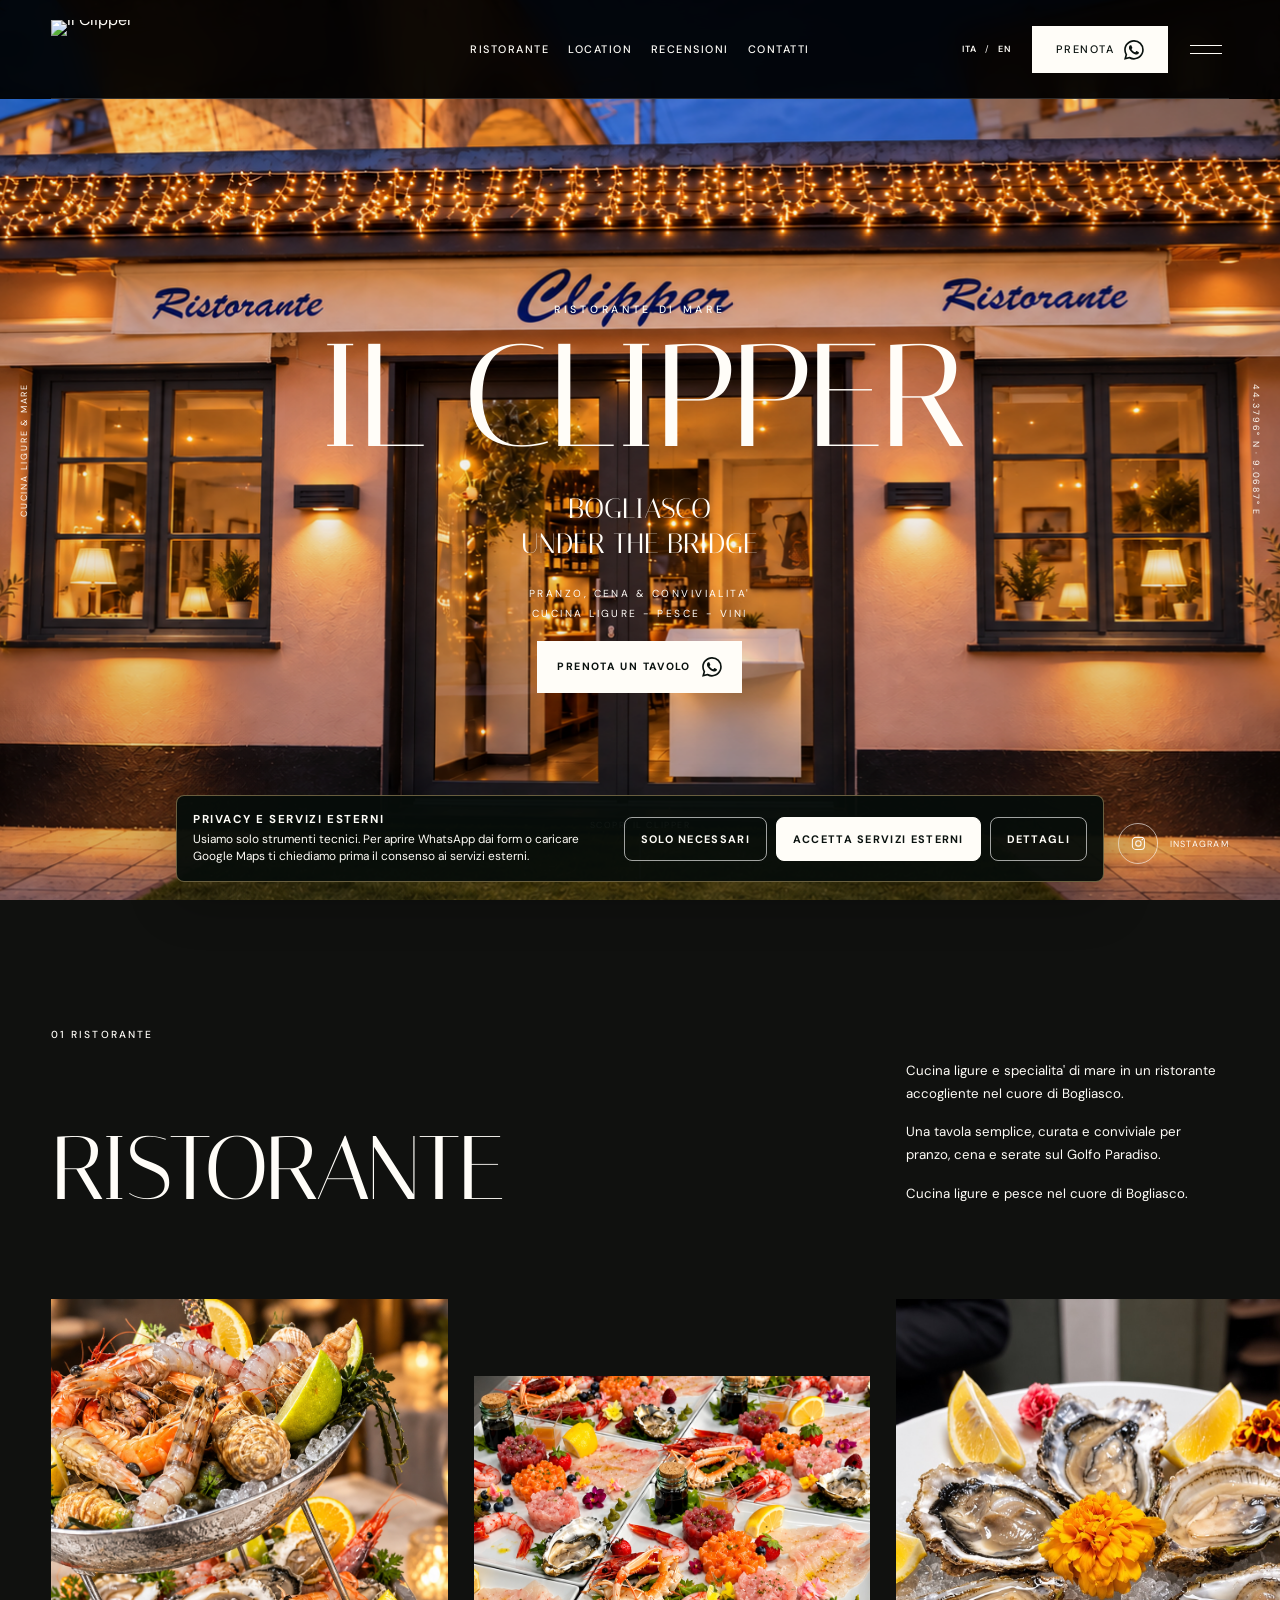
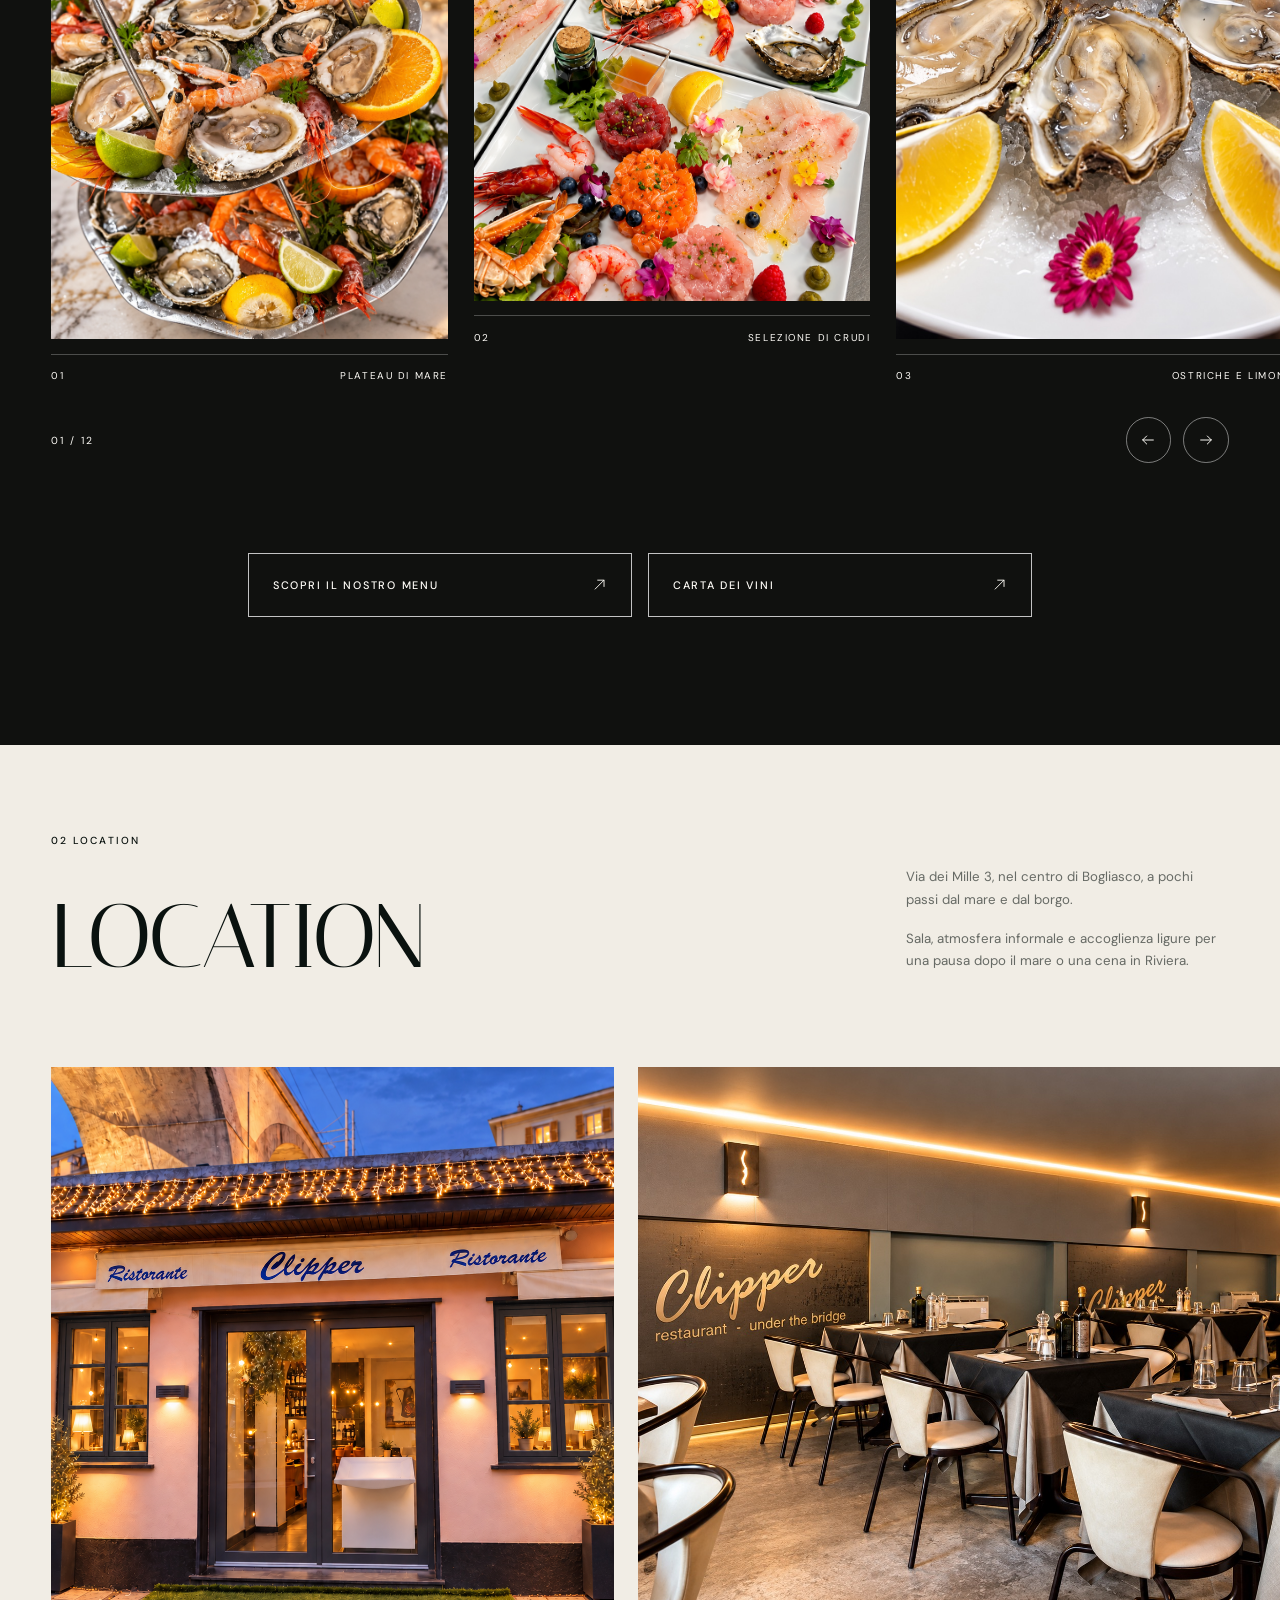
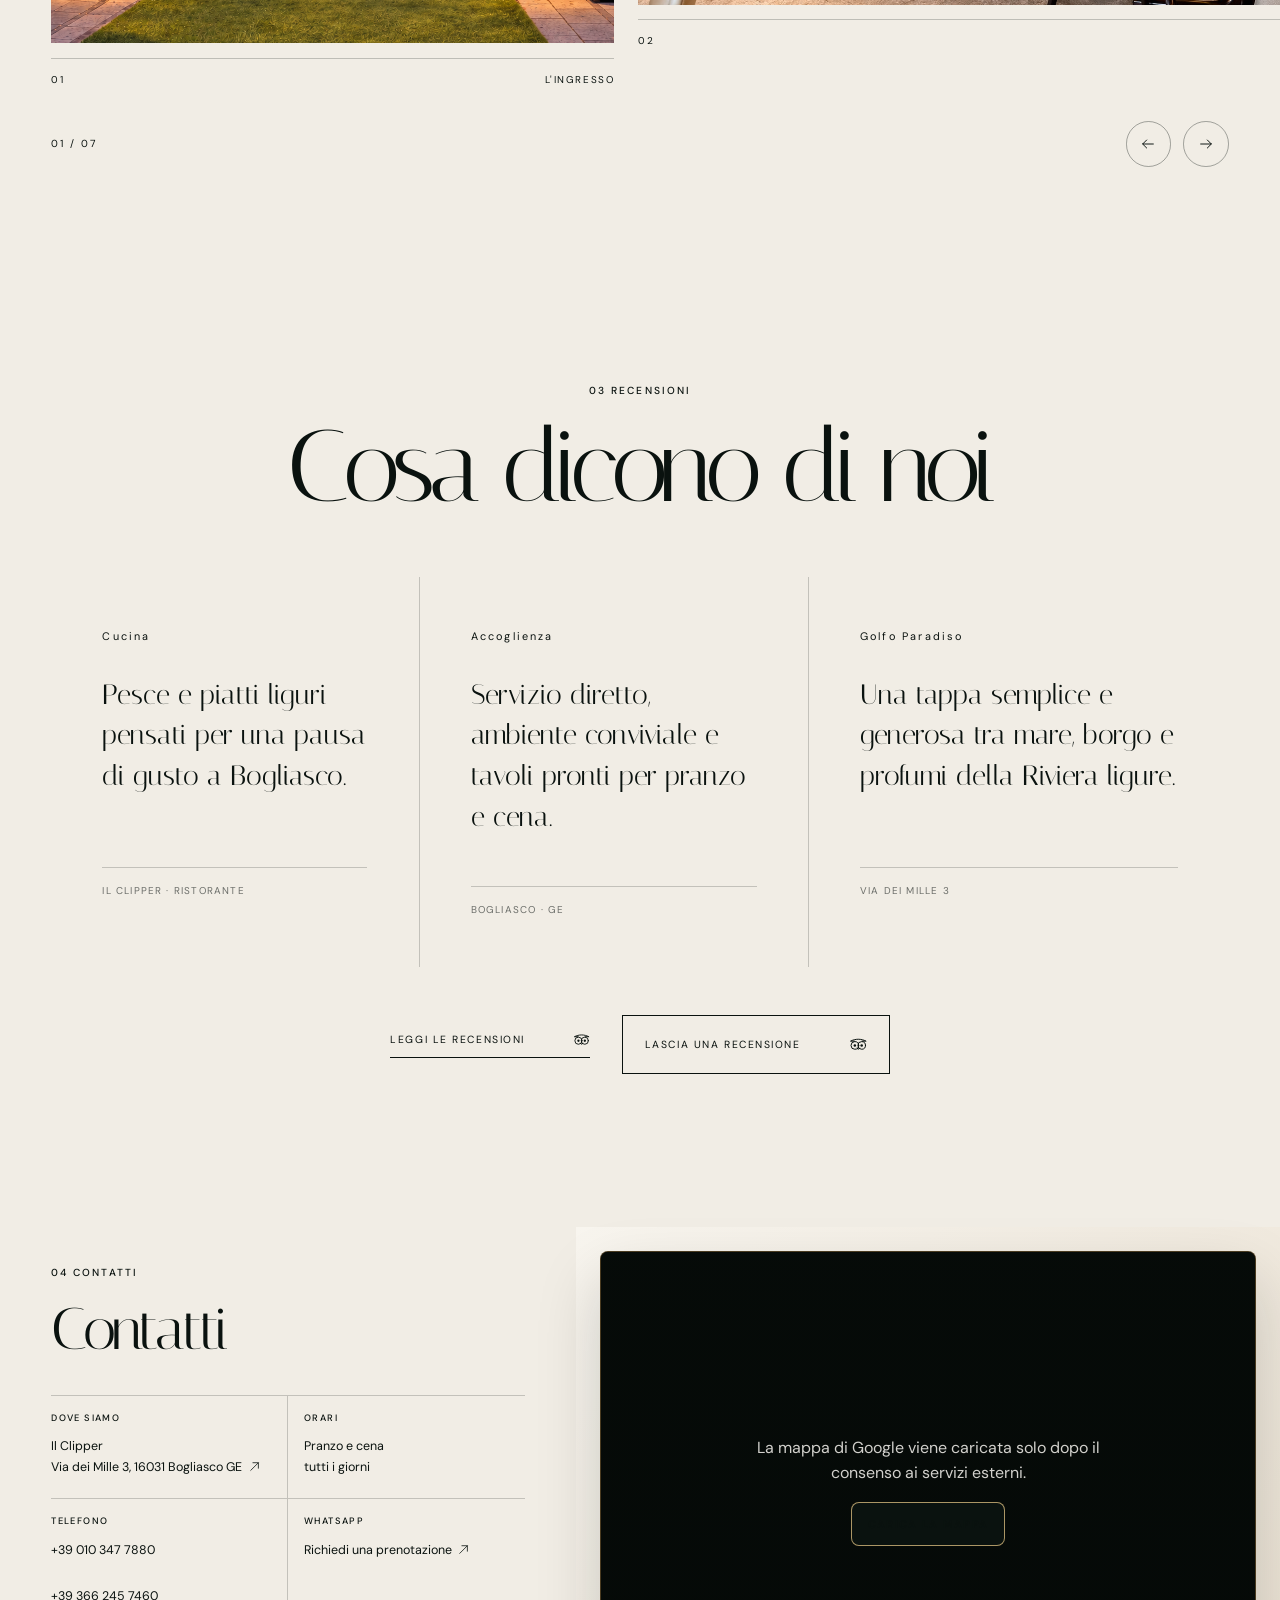
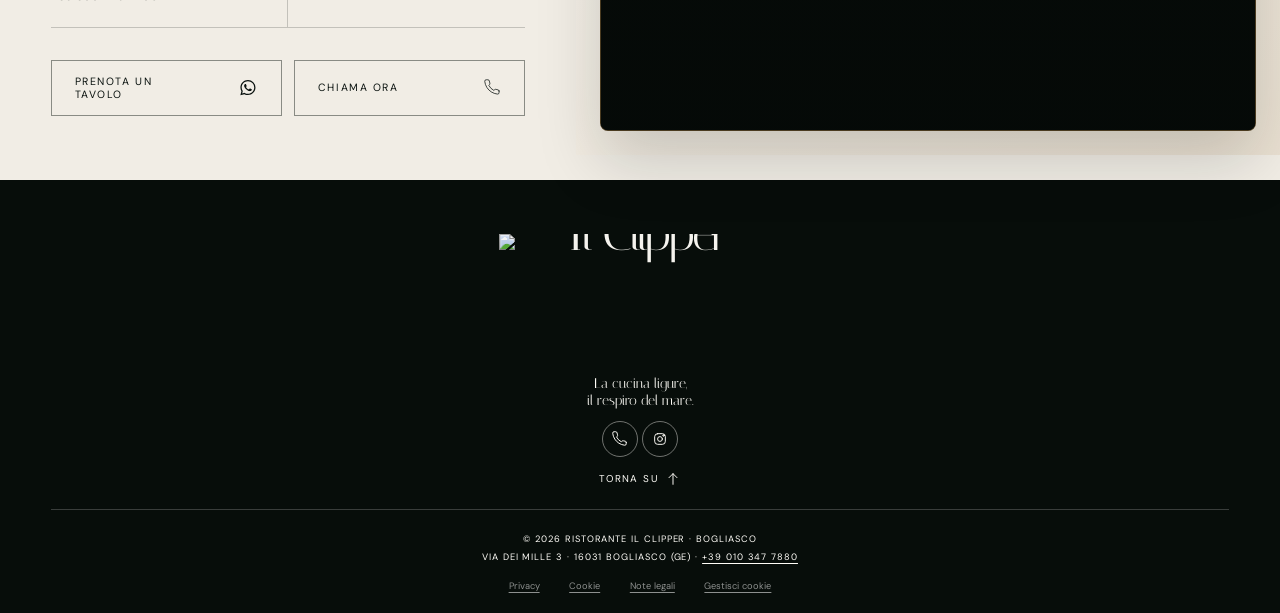
==== commit 7dd0d6fd: "Add files via upload" ====
--- a/index.html
+++ b/index.html
@@ -3,19 +3,20 @@
   <head>
     <meta charset="utf-8" />
     <meta name="viewport" content="width=device-width, initial-scale=1" />
-    <title>Il Clipper Bogliasco | Ristorante e Pizzeria</title>
-    <meta name="description" content="Il Clipper di Bogliasco: ristorante e pizzeria in Via dei Mille 3, tra cucina ligure, piatti di mare, pizza, vini e prenotazioni." />
+    <title>Il Clipper Bogliasco | Ristorante di mare</title>
+    <meta name="description" content="Il Clipper di Bogliasco: ristorante in Via dei Mille 3, tra cucina ligure, specialita di mare, vini e prenotazioni." />
     <link rel="preload" as="image" href="assets/images/hero/clipper-esterno-desktop.jpg" media="(min-width: 768px)" fetchpriority="high" />
     <link rel="preload" as="image" href="assets/images/hero/clipper-esterno-mobile.jpg" media="(max-width: 767px)" fetchpriority="high" />
     <link rel="stylesheet" href="site.css" />
   </head>
   <body>
 
+
 <a class="skip-link" href="#main" data-i18n="skip">Vai al contenuto</a>
 
 <header class="site-header" data-header>
   <a class="brand brand-mark header-brand-mark" href="#top" aria-label="Il Clipper, torna all'inizio">
-    <img class="brand-logo-img" src="assets/images/brand/clipper-logo.jpg" width="1240" height="620" alt="Il Clipper" decoding="async" />
+    <img class="brand-logo-img" src="assets/images/brand/clipper-logo-transparent.png" width="1240" height="620" alt="Il Clipper" decoding="async" />
   </a>
 
   <nav class="desktop-nav" aria-label="Navigazione principale">
@@ -60,7 +61,7 @@
       </svg>
     </a>
     <div class="mobile-menu-meta">
-      <p>Ristorante · Pizzeria<br />Bogliasco, GE</p>
+      <p>Ristorante di mare<br />Bogliasco, GE</p>
       <div>
         <a href="tel:+390103477880">+39 010 347 7880</a>
         <a href="https://www.google.com/maps/search/?api=1&amp;query=Il%20Clipper%20Via%20dei%20Mille%203%20Bogliasco" target="_blank" rel="noreferrer">Maps <svg class="ui-icon" viewBox="0 0 24 24" aria-hidden="true"><path d="M5 19 19 5"></path><path d="M9 5h10v10"></path></svg></a>
@@ -71,7 +72,7 @@
 </div>
 
 <main id="main">
-  <section class="hero" id="top" aria-label="Il Clipper di Bogliasco, ristorante e pizzeria">
+  <section class="hero" id="top" aria-label="Il Clipper di Bogliasco, ristorante di mare">
     <div class="hero-carousel" data-hero-carousel aria-hidden="true">
       <div class="hero-slide hero-slide--esterno is-active" data-hero-slide data-slide-index="0">
         <picture class="hero-slide-picture">
@@ -137,13 +138,13 @@
     <div class="hero-shade"></div>
 
     <div class="hero-title-wrap">
-      <p class="hero-overline" data-i18n="hero.overline">Ristorante - Pizzeria</p>
+      <p class="hero-overline" data-i18n="hero.overline">Ristorante di mare</p>
       <h1><span class="hero-title-desktop">Il Clipper</span><span class="hero-title-mobile">IL CLIPPER</span></h1>
       <div class="hero-address">
         <p>Bogliasco</p>
         <p>Under the Bridge</p>
       </div>
-      <p class="hero-hours" data-i18n-html="hero.hours"><span>PRANZO, CENA &amp; CONVIVIALITA'</span> CUCINA LIGURE - PESCE - PIZZA - VINI</p>
+      <p class="hero-hours" data-i18n-html="hero.hours"><span>PRANZO, CENA &amp; CONVIVIALITA'</span> CUCINA LIGURE - PESCE - VINI</p>
       <div class="hero-actions" aria-label="Azioni principali">
         <a class="hero-primary" href="#prenota" data-booking-trigger data-context="Prenotazione tavolo">
           <span data-i18n="cta.bookTable">Prenota un tavolo</span>
@@ -159,10 +160,6 @@
         <svg viewBox="0 0 24 24" aria-hidden="true"><rect x="4" y="4" width="16" height="16" rx="4.5"></rect><circle cx="12" cy="12" r="3.6"></circle><circle class="instagram-dot" cx="17.2" cy="6.8" r="1.15"></circle></svg>
         <span>Instagram</span>
       </a>
-      <a class="hero-social-link" href="https://www.facebook.com/clipperbogliasco?mibextid=wwXIfr%0A&amp;rdid=QgT0TaXOZi1MaTeg&amp;share_url=https%3A%2F%2Fwww.facebook.com%2Fshare%2F1JhBtS6Zsn%2F%3Fmibextid%3DwwXIfr%250A#" target="_blank" rel="noreferrer" aria-label="Apri Facebook di Il Clipper">
-        <svg viewBox="0 0 24 24" aria-hidden="true"><path class="facebook-mark" d="M14.04 21v-7.05h2.36l.36-2.74h-2.72V9.47c0-.79.22-1.33 1.36-1.33h1.45V5.69A19.4 19.4 0 0 0 14.74 5c-2.09 0-3.52 1.28-3.52 3.62v2.02H8.86v2.74h2.36V21h2.82Z"></path></svg>
-        <span>Facebook</span>
-      </a>
     </div>
 
     <div class="hero-edge hero-edge-left" data-i18n="hero.edge">Cucina ligure &amp; mare</div>
@@ -180,9 +177,9 @@
       <p class="section-kicker" data-i18n="restaurant.kicker">01 Ristorante</p>
       <h2 data-i18n="nav.restaurant">Ristorante</h2>
       <div class="heading-copy">
-        <p data-i18n="restaurant.copy1">Cucina ligure, specialita' di mare e pizza in un ristorante accogliente nel cuore di Bogliasco.</p>
+        <p data-i18n="restaurant.copy1">Cucina ligure e specialita' di mare in un ristorante accogliente nel cuore di Bogliasco.</p>
         <p data-i18n="restaurant.copy2">Una tavola semplice, curata e conviviale per pranzo, cena e serate sul Golfo Paradiso.</p>
-        <p class="restaurant-mobile-copy" data-i18n="restaurant.mobileCopy">Cucina ligure, pesce e pizza nel cuore di Bogliasco.</p>
+        <p class="restaurant-mobile-copy" data-i18n="restaurant.mobileCopy">Cucina ligure e pesce nel cuore di Bogliasco.</p>
       </div>
     </div>
 
@@ -192,15 +189,18 @@
         <figure class="food-card food-card-offset"><img src="assets/images/restaurant/clipper-ristorante-09.png" width="941" height="1672" loading="lazy" decoding="async" alt="Selezione di crudi di mare, crostacei, tartare e ostriche" /><figcaption><span>02</span><p data-i18n="food.rawSelection">Selezione di crudi</p></figcaption></figure>
         <figure class="food-card"><img src="assets/images/restaurant/clipper-ristorante-03.jpg" width="997" height="1578" loading="lazy" decoding="async" alt="Ostriche su ghiaccio con limone e fiori" /><figcaption><span>03</span><p data-i18n="food.stockfish">Ostriche e limone</p></figcaption></figure>
         <figure class="food-card food-card-offset"><img src="assets/images/restaurant/clipper-ristorante-10.png" width="940" height="1674" loading="lazy" decoding="async" alt="Spaghetti alle vongole veraci con prezzemolo" /><figcaption><span>04</span><p data-i18n="food.clams">Spaghetti alle vongole</p></figcaption></figure>
-        <figure class="food-card"><img src="assets/images/restaurant/clipper-ristorante-07.png" width="1122" height="1402" loading="lazy" decoding="async" alt="Filetto di pesce su crema verde con fiori eduli" /><figcaption><span>05</span><p data-i18n="food.fish">Filetto delicato</p></figcaption></figure>
+        <figure class="food-card"><img src="assets/images/restaurant/clipper-ristorante-aragosta.png" width="1122" height="1402" loading="lazy" decoding="async" alt="Pasta all'aragosta servita su piatti eleganti" /><figcaption><span>05</span><p>Aragosta e pasta</p></figcaption></figure>
         <figure class="food-card food-card-offset"><img src="assets/images/restaurant/clipper-ristorante-11.png" width="1086" height="1448" loading="lazy" decoding="async" alt="Spaghetti alla crema di pistacchio con gambero rosso" /><figcaption><span>06</span><p data-i18n="food.pistachioPasta">Pistacchio e gambero</p></figcaption></figure>
-        <figure class="food-card"><img src="assets/images/restaurant/clipper-ristorante-12.png" width="1086" height="1448" loading="lazy" decoding="async" alt="Insalata di mare con crostacei, molluschi e prezzemolo" /><figcaption><span>07</span><p data-i18n="food.seafoodSalad">Insalata di mare</p></figcaption></figure>
-        <figure class="food-card food-card-offset"><img src="assets/images/restaurant/clipper-ristorante-13.png" width="1086" height="1448" loading="lazy" decoding="async" alt="Polpo arrostito con crema di patate e chips croccanti" /><figcaption><span>08</span><p data-i18n="food.octopus">Polpo arrostito</p></figcaption></figure>
-        <figure class="food-card"><img src="assets/images/restaurant/clipper-ristorante-14.png" width="1086" height="1448" loading="lazy" decoding="async" alt="Tris di tartare di pesce con frutti rossi e salse" /><figcaption><span>09</span><p data-i18n="food.tartare">Tris di tartare</p></figcaption></figure>
+        <figure class="food-card"><img src="assets/images/restaurant/clipper-ristorante-07.png" width="1122" height="1402" loading="lazy" decoding="async" alt="Filetto di pesce su crema verde con fiori eduli" /><figcaption><span>07</span><p data-i18n="food.fish">Filetto delicato</p></figcaption></figure>
+        <figure class="food-card food-card-offset"><img src="assets/images/restaurant/clipper-ristorante-tagliata.png" width="1122" height="1402" loading="lazy" decoding="async" alt="Tagliata di manzo con rucola, pomodoro e grana" /><figcaption><span>08</span><p>Tagliata, rucola e grana</p></figcaption></figure>
+        <figure class="food-card"><img src="assets/images/restaurant/clipper-ristorante-12.png" width="1086" height="1448" loading="lazy" decoding="async" alt="Insalata di mare con crostacei, molluschi e prezzemolo" /><figcaption><span>09</span><p data-i18n="food.seafoodSalad">Insalata di mare</p></figcaption></figure>
+        <figure class="food-card food-card-offset"><img src="assets/images/restaurant/clipper-ristorante-13.png" width="1086" height="1448" loading="lazy" decoding="async" alt="Polpo arrostito con crema di patate e chips croccanti" /><figcaption><span>10</span><p data-i18n="food.octopus">Polpo arrostito</p></figcaption></figure>
+        <figure class="food-card"><img src="assets/images/restaurant/clipper-ristorante-14.png" width="1086" height="1448" loading="lazy" decoding="async" alt="Tris di tartare di pesce con frutti rossi e salse" /><figcaption><span>11</span><p data-i18n="food.tartare">Tris di tartare</p></figcaption></figure>
+        <figure class="food-card food-card-offset"><img src="assets/images/restaurant/clipper-ristorante-perrier-jouet.png" width="1024" height="1536" loading="lazy" decoding="async" alt="Bottiglia di Champagne Perrier-Jouet Blanc de Blancs e calice" /><figcaption><span>12</span><p>Champagne Perrier-Jouet</p></figcaption></figure>
       </div>
 
       <div class="carousel-footer">
-        <p><span data-food-current>01</span> / 09</p>
+        <p><span data-food-current>01</span> / 12</p>
         <div class="carousel-arrows">
           <button type="button" data-food-prev aria-label="Piatto precedente"><svg class="ui-icon" viewBox="0 0 24 24" aria-hidden="true"><path d="M20 12H4"></path><path d="m10 6-6 6 6 6"></path></svg></button>
           <button type="button" data-food-next aria-label="Piatto successivo"><svg class="ui-icon" viewBox="0 0 24 24" aria-hidden="true"><path d="M4 12h16"></path><path d="m14 6 6 6-6 6"></path></svg></button>
@@ -234,12 +234,13 @@
         <figure class="location-card"><img src="assets/images/location/clipper-location-02.jpg" width="1448" height="1086" loading="lazy" decoding="async" alt="Sala interna del ristorante con tavoli apparecchiati" /><figcaption><span>02</span><p data-i18n="location.room">La sala</p></figcaption></figure>
         <figure class="location-card"><img src="assets/images/location/clipper-location-03-v2.png" width="1091" height="1441" loading="lazy" decoding="async" alt="Dehor esterno coperto con infissi antracite" /><figcaption><span>03</span><p data-i18n="location.table">Il dehor</p></figcaption></figure>
         <figure class="location-card"><img src="assets/images/location/clipper-location-09.png" width="1086" height="1448" loading="lazy" decoding="async" alt="Sala del ristorante apparecchiata per un evento" /><figcaption><span>04</span><p data-i18n="location.terrace1">La sala eventi</p></figcaption></figure>
-        <figure class="location-card"><img src="assets/images/location/clipper-location-07.png" width="1086" height="1448" loading="lazy" decoding="async" alt="Installazione floreale sospesa nella sala del ristorante" /><figcaption><span>05</span><p data-i18n="location.terrace3">I dettagli</p></figcaption></figure>
-        <figure class="location-card"><img src="assets/images/location/clipper-location-08.png" width="1024" height="1536" loading="lazy" decoding="async" alt="Sala con tavolo apparecchiato e parete delle maglie Sampdoria" /><figcaption><span>06</span><p data-i18n="location.gallery">La parete Sampdoria</p></figcaption></figure>
+        <figure class="location-card"><img src="assets/images/location/clipper-location-oceano.png" width="1086" height="1448" loading="lazy" decoding="async" alt="Tavola elegante apparecchiata con vista sul mare" /><figcaption><span>05</span><p>La tavola sul mare</p></figcaption></figure>
+        <figure class="location-card"><img src="assets/images/location/clipper-location-07.png" width="1086" height="1448" loading="lazy" decoding="async" alt="Installazione floreale sospesa nella sala del ristorante" /><figcaption><span>06</span><p data-i18n="location.terrace3">I dettagli</p></figcaption></figure>
+        <figure class="location-card"><img src="assets/images/location/clipper-location-08.png" width="1024" height="1536" loading="lazy" decoding="async" alt="Sala con tavolo apparecchiato e parete delle maglie Sampdoria" /><figcaption><span>07</span><p data-i18n="location.gallery">La parete Sampdoria</p></figcaption></figure>
       </div>
 
       <div class="carousel-footer carousel-footer-dark">
-        <p><span data-location-current>01</span> / 06</p>
+        <p><span data-location-current>01</span> / 07</p>
         <div class="carousel-arrows">
           <button type="button" data-location-prev aria-label="Ambiente precedente"><svg class="ui-icon" viewBox="0 0 24 24" aria-hidden="true"><path d="M20 12H4"></path><path d="m10 6-6 6 6 6"></path></svg></button>
           <button type="button" data-location-next aria-label="Ambiente successivo"><svg class="ui-icon" viewBox="0 0 24 24" aria-hidden="true"><path d="M4 12h16"></path><path d="m14 6 6 6-6 6"></path></svg></button>
@@ -257,7 +258,7 @@
     </div>
 
     <div class="review-grid reveal reveal-delay">
-      <article class="review-card"><div class="stars" data-i18n="reviews.cardLabel1">Cucina</div><blockquote data-i18n="reviews.quote1">Pesce, pizza e piatti liguri pensati per una pausa di gusto a Bogliasco.</blockquote><p data-i18n="reviews.author1">Il Clipper · Ristorante</p></article>
+      <article class="review-card"><div class="stars" data-i18n="reviews.cardLabel1">Cucina</div><blockquote data-i18n="reviews.quote1">Pesce e piatti liguri pensati per una pausa di gusto a Bogliasco.</blockquote><p data-i18n="reviews.author1">Il Clipper · Ristorante</p></article>
       <article class="review-card"><div class="stars" data-i18n="reviews.cardLabel2">Accoglienza</div><blockquote data-i18n="reviews.quote2">Servizio diretto, ambiente conviviale e tavoli pronti per pranzo e cena.</blockquote><p data-i18n="reviews.author2">Bogliasco · GE</p></article>
       <article class="review-card"><div class="stars" data-i18n="reviews.cardLabel3">Golfo Paradiso</div><blockquote data-i18n="reviews.quote3">Una tappa semplice e generosa tra mare, borgo e profumi della Riviera ligure.</blockquote><p data-i18n="reviews.author3">Via dei Mille 3</p></article>
     </div>
@@ -337,13 +338,12 @@
 <footer class="site-footer">
   <div class="footer-main">
     <a class="footer-logo footer-brand-mark" href="#top" aria-label="Il Clipper, torna all'inizio">
-      <img class="brand-logo-img" src="assets/images/brand/clipper-logo.jpg" width="1240" height="620" alt="Il Clipper" loading="lazy" decoding="async" />
+      <img class="brand-logo-img" src="assets/images/brand/clipper-logo-transparent.png" width="1240" height="620" alt="Il Clipper" loading="lazy" decoding="async" />
     </a>
     <p data-i18n-html="footer.tagline">La cucina ligure,<br />il respiro del mare.</p>
-    <p class="footer-phone"><a href="tel:+390103477880">+39 010 347 7880</a></p>
     <div class="footer-socials" aria-label="Link Il Clipper">
       <a class="footer-social-link" href="tel:+390103477880" aria-label="Chiama Il Clipper"><svg viewBox="0 0 24 24" aria-hidden="true"><path d="M21.3 16.9v2.35a2.1 2.1 0 0 1-2.28 2.1 20.1 20.1 0 0 1-8.76-3.12 19.7 19.7 0 0 1-6.08-6.08 20.1 20.1 0 0 1-3.12-8.8A2.1 2.1 0 0 1 3.15 1.1h2.35a2.1 2.1 0 0 1 2.08 1.8c.13 1 .36 1.98.7 2.92a2.1 2.1 0 0 1-.48 2.17L6.8 9a16.1 16.1 0 0 0 7.2 7.2l1.01-1a2.1 2.1 0 0 1 2.17-.49c.94.35 1.92.58 2.92.71a2.1 2.1 0 0 1 1.2 1.48Z"></path></svg><span>Telefono</span></a>
-      <a class="footer-social-link" href="https://www.google.com/maps/search/?api=1&amp;query=Il%20Clipper%20Via%20dei%20Mille%203%20Bogliasco" target="_blank" rel="noreferrer" aria-label="Apri Il Clipper su Google Maps"><svg viewBox="0 0 24 24" aria-hidden="true"><path d="M12 21s7-5.4 7-12a7 7 0 0 0-14 0c0 6.6 7 12 7 12Z"></path><circle cx="12" cy="9" r="2.4"></circle></svg><span>Maps</span></a>
+      <a class="footer-social-link" href="https://www.instagram.com/clipper_bogliasco?stkn=ZTdsMnYxZDh4aXh3" target="_blank" rel="noreferrer" aria-label="Apri Instagram di Il Clipper"><svg viewBox="0 0 24 24" aria-hidden="true"><rect x="4" y="4" width="16" height="16" rx="4.5"></rect><circle cx="12" cy="12" r="3.6"></circle><circle class="instagram-dot" cx="17.2" cy="6.8" r="1.15"></circle></svg><span>Instagram</span></a>
     </div>
     <a href="#top"><span data-i18n="footer.top">Torna su</span><svg class="ui-icon" viewBox="0 0 24 24" aria-hidden="true"><path d="M12 20V4"></path><path d="m6 10 6-6 6 6"></path></svg></a>
   </div>
@@ -362,7 +362,7 @@
 <div class="card-modal" data-card-modal aria-hidden="true" hidden>
   <section class="card-dialog" role="dialog" aria-modal="true" aria-labelledby="card-title" tabindex="-1">
     <header class="card-header">
-      <a class="brand brand-mark card-brand-mark" href="#top" aria-label="Il Clipper, torna all'inizio"><span class="clipper-logo-word">Il Clipper</span></a>
+      <span aria-hidden="true"></span>
       <div class="card-tabs" role="tablist" aria-label="Seleziona la carta">
         <button class="is-active" type="button" role="tab" aria-selected="true" data-card-tab="food" data-i18n="card.food">Menu</button>
         <button type="button" role="tab" aria-selected="false" data-card-tab="wine" data-i18n="card.wine">Carta dei Vini</button>
@@ -373,8 +373,9 @@
     <div class="card-body">
       <div class="card-intro">
         <p class="section-kicker" data-card-kicker>Il Clipper · Cucina ligure</p>
-        <h2 id="card-title" data-card-title>Il nostro<br /><em>menu.</em></h2>
-        <p data-card-description>Proposte di mare, cucina ligure, pizza e dessert. La carta puo' variare secondo stagione e disponibilita'.</p>
+        <img class="card-menu-logo" src="assets/images/brand/clipper-logo-transparent.png" width="1240" height="620" alt="Clipper, restaurant - under the bridge" />
+        <h2 id="card-title" data-card-title>Il nostro <em>menu.</em></h2>
+        <p data-card-description>Proposte di mare e di terra, cucina ligure e specialita' del ristorante. La carta puo' variare secondo stagione e disponibilita'.</p>
       </div>
       <div class="catalog" data-card-content></div>
       <p class="catalog-note" data-i18n="card.note">In caso di allergie o intolleranze, prima di ordinare informa il personale di sala.</p>
@@ -457,6 +458,7 @@
   <svg class="whatsapp-cta-icon" viewBox="0 0 24 24" aria-hidden="true"><path class="whatsapp-icon-mark" d="M17.472 14.382c-.297-.149-1.758-.867-2.03-.967-.273-.099-.471-.148-.67.15-.197.297-.767.966-.94 1.164-.173.199-.347.223-.644.075-.297-.15-1.255-.463-2.39-1.475-.883-.788-1.48-1.761-1.653-2.059-.173-.297-.018-.458.13-.606.134-.133.298-.347.446-.52.149-.174.198-.298.298-.497.099-.198.05-.371-.025-.52-.075-.149-.669-1.612-.916-2.207-.242-.579-.487-.5-.669-.51-.173-.008-.371-.01-.57-.01-.198 0-.52.074-.792.372-.272.297-1.04 1.016-1.04 2.479 0 1.462 1.065 2.875 1.213 3.074.149.198 2.096 3.2 5.077 4.487.709.306 1.262.489 1.694.625.712.227 1.36.195 1.872.118.571-.085 1.758-.719 2.006-1.413.248-.694.248-1.289.173-1.413-.074-.124-.272-.198-.57-.347M12.051 21.785h-.004a9.87 9.87 0 0 1-5.031-1.378l-.361-.214-3.741.982.999-3.648-.235-.374a9.86 9.86 0 0 1-1.51-5.26c.002-5.45 4.436-9.884 9.889-9.884a9.822 9.822 0 0 1 6.988 2.899 9.825 9.825 0 0 1 2.893 6.994c-.003 5.45-4.437 9.883-9.887 9.883M20.52 3.449A11.815 11.815 0 0 0 12.05 0C5.495 0 .16 5.335.157 11.892c0 2.096.547 4.142 1.588 5.946L.057 24l6.305-1.654a11.882 11.882 0 0 0 5.683 1.448h.005c6.554 0 11.89-5.335 11.893-11.893A11.821 11.821 0 0 0 20.52 3.449"></path></svg>
 </a>
 
+
     <script src="site.js" defer></script>
   </body>
 </html>
--- a/site.css
+++ b/site.css
@@ -634,8 +634,7 @@
   transition: background 0.3s ease, color 0.3s ease;
 }
 
-.hero-social-link .instagram-dot,
-.hero-social-link .facebook-mark {
+.hero-social-link .instagram-dot {
   fill: currentColor;
   stroke: none;
 }
@@ -3196,13 +3195,6 @@
   color: currentColor;
   stroke: currentColor;
   fill: none;
-}
-
-.hero-social-link .facebook-mark,
-.footer-social-link .facebook-mark,
-.contact-social-link .facebook-mark {
-  fill: currentColor;
-  stroke: none;
 }
 
 .brand-fish {
@@ -6186,3 +6178,80 @@
     font-size: clamp(5.2rem, 11.4vw, 10.75rem);
   }
 }
+
+/* Integrated brand and compact mobile reviews */
+.site-header .brand-logo-img,
+.footer-brand-mark .brand-logo-img {
+  filter: none;
+}
+
+.card-menu-logo {
+  display: block;
+  grid-column: 1 / -1;
+  width: clamp(11rem, 19vw, 16rem);
+  height: auto;
+  margin: 0 auto 0.4rem;
+  filter: brightness(0);
+}
+
+.card-intro h2 {
+  grid-column: 1 / -1;
+  text-align: center;
+  white-space: nowrap;
+}
+
+@media (max-width: 767px) {
+  .reviews-section {
+    padding-top: 3.6rem;
+    padding-bottom: 3.6rem;
+  }
+
+  .reviews-intro {
+    gap: 1.5rem;
+    margin-bottom: 2rem;
+  }
+
+  .reviews-intro h2 {
+    font-size: clamp(2.8rem, 13vw, 4rem);
+    line-height: 0.94;
+  }
+
+  .review-card {
+    padding: 1.45rem 1.25rem;
+  }
+
+  .review-card blockquote {
+    min-height: 6.2rem;
+    margin: 1rem 0 1.35rem;
+    font-size: clamp(1.05rem, 4.8vw, 1.28rem);
+    line-height: 1.32;
+  }
+
+  .review-card > p {
+    padding-top: 0.7rem;
+  }
+
+  .reviews-link {
+    padding-top: 1.6rem;
+    gap: 0.8rem;
+  }
+
+  .card-menu-logo {
+    width: min(58vw, 13rem);
+    margin-bottom: 0;
+  }
+
+  .card-intro {
+    gap: 0.9rem;
+    text-align: center;
+  }
+
+  .card-intro h2 {
+    font-size: clamp(2.55rem, 12vw, 3.65rem);
+    letter-spacing: -0.035em;
+  }
+
+  .card-intro > p:last-child {
+    text-align: center;
+  }
+}
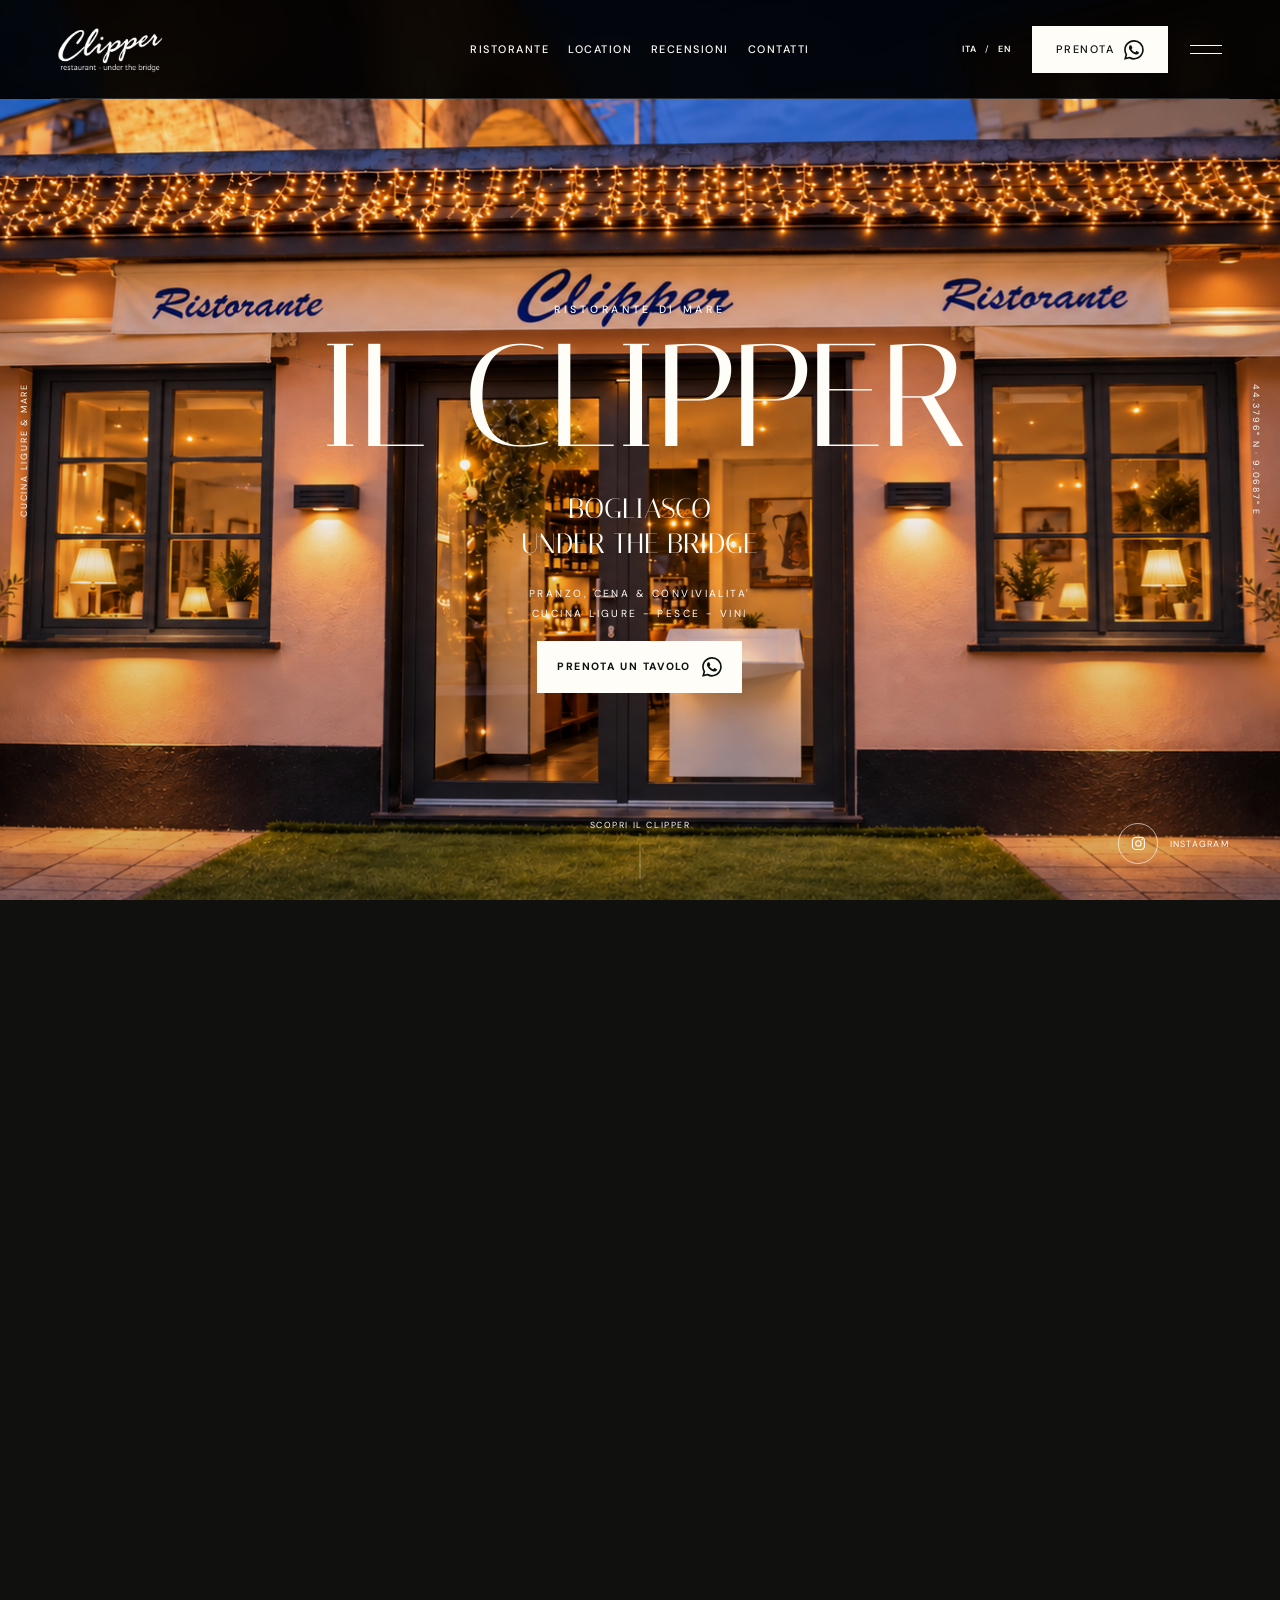
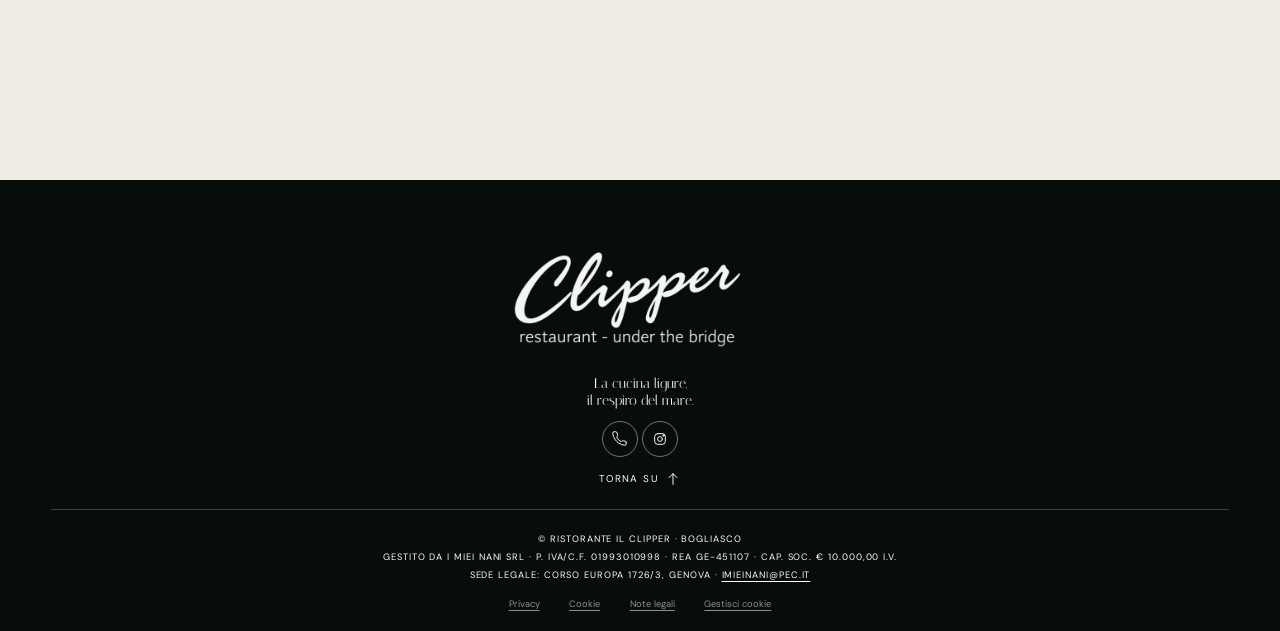
==== commit 294cf1cf: "Add files via upload" ====
--- a/index.html
+++ b/index.html
@@ -10,8 +10,6 @@
     <link rel="stylesheet" href="site.css" />
   </head>
   <body>
-
-
 <a class="skip-link" href="#main" data-i18n="skip">Vai al contenuto</a>
 
 <header class="site-header" data-header>
@@ -349,7 +347,8 @@
   </div>
   <div class="footer-bottom">
     <p>&copy; <span data-year></span> RISTORANTE IL CLIPPER · Bogliasco</p>
-    <p>Via dei Mille 3 · 16031 Bogliasco (GE) · <a href="tel:+390103477880">+39 010 347 7880</a></p>
+    <p>Gestito da I Miei Nani Srl · P. IVA/C.F. 01993010998 · REA GE-451107 · Cap. Soc. € 10.000,00 i.v.</p>
+    <p>Sede legale: Corso Europa 1726/3, Genova · <a href="mailto:imieinani@pec.it">imieinani@pec.it</a></p>
   </div>
   <div class="footer-legal-links" aria-label="Informazioni legali">
     <button type="button" data-legal-trigger="privacy" data-i18n="legal.privacy">Privacy</button>
@@ -423,19 +422,82 @@
     <div class="legal-content">
       <article class="legal-panel is-active" data-legal-panel="privacy">
         <h3>Informativa privacy</h3>
-        <p><strong>Ultimo aggiornamento:</strong> 10/09/2026.</p>
-        <p>Questo sito presenta l'attivita' del ristorante Il Clipper, i contatti e permette di preparare una conversazione WhatsApp per richieste o prenotazioni. Il sito non salva i dati inseriti nel modulo: il messaggio viene composto nel browser e WhatsApp si apre solo dopo il consenso ai servizi esterni.</p>
-        <p>Lo stesso consenso e' richiesto prima di caricare la mappa Google o aprire un link verso Google Maps. Se non accetti i servizi esterni, puoi comunque consultare il sito e contattare direttamente il ristorante via telefono.</p>
+        <p><strong>Ultimo aggiornamento:</strong> 1 ottobre 2026.</p>
+        <h4>1. Titolare del trattamento</h4>
+        <p><strong>I Miei Nani Srl</strong>, sede legale in Corso Europa 1726/3, Genova, P. IVA/C.F. 01993010998, REA GE-451107, capitale sociale € 10.000,00 i.v. Contatti: <a href="mailto:Williamfranceschini885@gmail.com">Williamfranceschini885@gmail.com</a>; PEC <a href="mailto:imieinani@pec.it">imieinani@pec.it</a>. L'attivita' Il Clipper ha sede operativa in Via dei Mille 3, 16031 Bogliasco (GE).</p>
+        <h4>2. Dati trattati e origine</h4>
+        <ul>
+          <li><strong>Dati di navigazione e sicurezza:</strong> indirizzo IP, data e ora, pagina richiesta, identificativi tecnici del browser/dispositivo ed eventuali log di errore, trattati automaticamente dall'infrastruttura di hosting per erogare e proteggere il sito.</li>
+          <li><strong>Preferenza sui servizi esterni:</strong> scelta di accettazione o rifiuto e data della scelta, salvate esclusivamente nel localStorage del dispositivo.</li>
+          <li><strong>Dati inseriti nel modulo WhatsApp:</strong> nome, data, orario, numero di persone e messaggio. Tali dati restano nel browser finche' l'utente non decide di aprire WhatsApp; il sito non li invia a un proprio server e non li archivia.</li>
+          <li><strong>Dati comunicati successivamente:</strong> se l'utente avvia una conversazione, telefona o scrive, il titolare tratta i dati forniti per gestire richieste e prenotazioni.</li>
+        </ul>
+        <h4>3. Finalita' e basi giuridiche</h4>
+        <ul>
+          <li>Erogazione, manutenzione e sicurezza del sito: legittimo interesse del titolare ai sensi dell'art. 6, par. 1, lett. f) GDPR.</li>
+          <li>Riscontro a richieste e gestione di prenotazioni: misure precontrattuali richieste dall'interessato e, quando applicabile, esecuzione del rapporto, ai sensi dell'art. 6, par. 1, lett. b) GDPR.</li>
+          <li>Adempimenti fiscali, contabili, amministrativi o richieste dell'autorita': obbligo legale ai sensi dell'art. 6, par. 1, lett. c) GDPR.</li>
+          <li>Caricamento facoltativo di Google Maps e memorizzazione della relativa preferenza: consenso ai sensi dell'art. 6, par. 1, lett. a) GDPR e art. 122 del D.Lgs. 196/2003.</li>
+          <li>Accertamento, esercizio o difesa di diritti: legittimo interesse del titolare ai sensi dell'art. 6, par. 1, lett. f) GDPR.</li>
+        </ul>
+        <h4>4. Conferimento e conseguenze</h4>
+        <p>I dati contrassegnati come necessari sono richiesti per predisporre il messaggio o gestire la richiesta. Il mancato conferimento puo' impedire di completare la specifica funzione, ma non limita la consultazione del sito. Il consenso ai servizi esterni e' facoltativo e revocabile in ogni momento.</p>
+        <h4>5. Modalita', destinatari e responsabili</h4>
+        <p>I dati sono trattati con misure tecniche e organizzative adeguate da personale autorizzato e, per quanto necessario, da fornitori di hosting, manutenzione e assistenza informatica nominati responsabili del trattamento ai sensi dell'art. 28 GDPR. Possono essere comunicati a consulenti, autorita' o altri soggetti quando previsto dalla legge o necessario alla tutela dei diritti. I dati non sono venduti e non sono usati dal titolare per profilazione o pubblicita' comportamentale.</p>
+        <h4>6. Servizi di terzi e trasferimenti</h4>
+        <p>Google Maps viene caricato solo dopo scelta positiva. WhatsApp, Instagram, Tripadvisor e Google Maps sono servizi di soggetti terzi: aprendo tali servizi l'utente lascia questo sito e il trattamento successivo avviene secondo le informative dei rispettivi titolari. Alcuni fornitori possono trattare dati fuori dallo Spazio Economico Europeo sulla base di decisioni di adeguatezza, clausole contrattuali standard o altre garanzie previste dagli artt. 44 e seguenti GDPR.</p>
+        <ul>
+          <li><a href="https://policies.google.com/privacy?hl=it" target="_blank" rel="noreferrer">Informativa privacy Google</a></li>
+          <li><a href="https://www.whatsapp.com/legal/privacy-policy-eea" target="_blank" rel="noreferrer">Informativa privacy WhatsApp</a></li>
+          <li><a href="https://privacycenter.instagram.com/policy/" target="_blank" rel="noreferrer">Informativa privacy Instagram</a></li>
+          <li><a href="https://tripadvisor.mediaroom.com/IT-privacy-policy" target="_blank" rel="noreferrer">Informativa privacy Tripadvisor</a></li>
+        </ul>
+        <h4>7. Conservazione</h4>
+        <p>I log tecnici sono conservati dai fornitori per il tempo strettamente necessario a sicurezza, diagnostica e funzionamento, secondo i relativi accordi e obblighi. La preferenza locale resta sul dispositivo per un massimo di 6 mesi, salvo cancellazione anticipata. I dati ricevuti per richieste o prenotazioni sono conservati per il tempo necessario a gestirle e, se nasce un rapporto, per i termini imposti dalla normativa fiscale e civile o necessari alla tutela in giudizio.</p>
+        <h4>8. Diritti dell'interessato</h4>
+        <p>L'interessato puo' chiedere accesso, rettifica, cancellazione, limitazione, portabilita' ove applicabile, opposizione al trattamento basato sul legittimo interesse e revoca del consenso senza pregiudicare la liceita' del trattamento precedente. Le richieste possono essere inviate ai contatti del titolare. Il riscontro viene fornito senza ingiustificato ritardo e, di regola, entro un mese.</p>
+        <h4>9. Reclamo e decisioni automatizzate</h4>
+        <p>L'interessato puo' proporre reclamo al <a href="https://www.garanteprivacy.it/" target="_blank" rel="noreferrer">Garante per la protezione dei dati personali</a> o rivolgersi all'autorita' giudiziaria. Il titolare non effettua decisioni unicamente automatizzate con effetti giuridici o analogamente significativi e non svolge profilazione tramite questo sito.</p>
+        <h4>10. Aggiornamenti</h4>
+        <p>Questa informativa puo' essere aggiornata in caso di modifiche normative, organizzative o tecniche. La versione vigente e la data di aggiornamento sono sempre pubblicate in questa sezione.</p>
       </article>
       <article class="legal-panel" data-legal-panel="cookies">
         <h3>Cookie policy</h3>
-        <p>Il sito non usa cookie di profilazione, sistemi di advertising o analytics. Per ricordare la scelta sui servizi esterni viene usata una preferenza tecnica nel browser.</p>
-        <p>WhatsApp e Google Maps vengono aperti o caricati solo dopo consenso. La scelta puo' essere modificata in qualsiasi momento dal link "Gestisci cookie" nel footer.</p>
+        <p><strong>Ultimo aggiornamento:</strong> 1 ottobre 2026.</p>
+        <h4>1. Cosa sono cookie e strumenti analoghi</h4>
+        <p>I cookie sono piccoli file che i siti possono memorizzare nel browser. Tecnologie come localStorage possono svolgere funzioni analoghe e sono soggette, quando permettono accesso o memorizzazione nel dispositivo, alle regole dell'art. 122 del Codice Privacy.</p>
+        <h4>2. Strumenti usati direttamente dal sito</h4>
+        <p>Il sito non installa cookie di profilazione, pubblicitari o analytics. Utilizza esclusivamente il localStorage tecnico <code>ilClipperExternalServicesConsent</code> per registrare la scelta relativa ai servizi esterni, la data e la versione dell'informativa. La durata massima e' 6 mesi; l'utente puo' cancellarlo prima tramite “Gestisci cookie” o dalle impostazioni del browser.</p>
+        <h4>3. Google Maps</h4>
+        <p>La mappa e' bloccata per impostazione predefinita e nessuna richiesta viene inviata a Google tramite l'iframe finche' l'utente non seleziona “Accetta servizi esterni” o “Carica la mappa”. Dopo il consenso, Google puo' ricevere indirizzo IP, informazioni sul dispositivo e interazioni e puo' usare cookie o altri identificatori secondo la propria <a href="https://policies.google.com/privacy?hl=it" target="_blank" rel="noreferrer">informativa privacy</a>. Il titolare non controlla nomi e durata degli identificatori impostati da Google, che possono cambiare nel tempo.</p>
+        <h4>4. Collegamenti esterni</h4>
+        <p>I collegamenti a WhatsApp, Instagram, Tripadvisor e Google Maps non installano strumenti di tali soggetti finche' non vengono attivati dall'utente. Una volta aperto il servizio esterno, si applicano le impostazioni e le informative del relativo fornitore.</p>
+        <h4>5. Gestione e revoca del consenso</h4>
+        <p>“Solo necessari” mantiene bloccata la mappa; “Accetta servizi esterni” autorizza il caricamento. Le due scelte sono facoltative e non pregiudicano l'accesso ai contenuti. La preferenza puo' essere modificata in qualsiasi momento da “Gestisci cookie” nel footer. La revoca non pregiudica la liceita' del trattamento svolto prima della revoca.</p>
+        <h4>6. Impostazioni del browser</h4>
+        <p>L'utente puo' eliminare dati locali e cookie anche dalle impostazioni del browser. La cancellazione della memoria del sito comportera' la nuova visualizzazione del pannello di scelta. Il blocco dei soli strumenti non necessari non compromette la navigazione ordinaria.</p>
+        <h4>7. Titolare e contatti</h4>
+        <p>Il titolare e' I Miei Nani Srl. Per informazioni o per esercitare i diritti: <a href="mailto:Williamfranceschini885@gmail.com">Williamfranceschini885@gmail.com</a>; PEC <a href="mailto:imieinani@pec.it">imieinani@pec.it</a>.</p>
       </article>
       <article class="legal-panel" data-legal-panel="notes">
         <h3>Note legali</h3>
-        <p><strong>Nome attivita':</strong> Ristorante Il Clipper · <strong>Indirizzo:</strong> Via dei Mille 3, 16031 Bogliasco (GE).</p>
-        <p>Menu, prezzi, etichette, annate e disponibilita' possono cambiare senza preavviso. In caso di allergie o intolleranze alimentari, informa sempre il personale prima dell'ordinazione.</p>
+        <p><strong>Ultimo aggiornamento:</strong> 1 ottobre 2026.</p>
+        <h4>1. Identificazione del gestore</h4>
+        <p>Il sito del Ristorante Il Clipper e' gestito da <strong>I Miei Nani Srl</strong>, sede legale Corso Europa 1726/3, Genova, P. IVA/C.F. 01993010998, REA GE-451107, capitale sociale € 10.000,00 i.v.; PEC <a href="mailto:imieinani@pec.it">imieinani@pec.it</a>; e-mail <a href="mailto:Williamfranceschini885@gmail.com">Williamfranceschini885@gmail.com</a>. Sede dell'attivita': Via dei Mille 3, 16031 Bogliasco (GE).</p>
+        <h4>2. Natura del sito e prenotazioni</h4>
+        <p>Il sito ha finalita' informativa. L'invio o la preparazione di un messaggio tramite WhatsApp non conclude automaticamente una prenotazione o un contratto: la richiesta e' valida soltanto dopo conferma del ristorante. Eventuali condizioni comunicate direttamente dal personale prevalgono sulle informazioni generiche presenti online.</p>
+        <h4>3. Menu, prezzi e allergeni</h4>
+        <p>Menu, prezzi, ingredienti, annate, etichette e disponibilita' possono essere aggiornati. Fa fede quanto comunicato nel locale al momento dell'ordinazione. Le informazioni sugli allergeni non sostituiscono il confronto con il personale: chi soffre di allergie o intolleranze deve informare il ristorante prima dell'ordine, anche per valutare possibili contaminazioni incrociate.</p>
+        <h4>4. Contenuti e proprieta' intellettuale</h4>
+        <p>Testi, fotografie, logo, grafica e altri contenuti sono protetti dalla normativa sul diritto d'autore e sui segni distintivi e non possono essere riprodotti, modificati, distribuiti o utilizzati commercialmente senza autorizzazione, salvo gli usi consentiti dalla legge. I marchi di terzi appartengono ai rispettivi titolari e sono citati unicamente per identificare servizi o prodotti.</p>
+        <h4>5. Collegamenti e servizi di terzi</h4>
+        <p>Il sito contiene collegamenti a servizi esterni. Il gestore non controlla disponibilita', sicurezza, contenuti o successive modifiche di tali siti e non risponde delle loro autonome attivita', fatti salvi i limiti inderogabili di legge. L'utente e' invitato a consultare condizioni e informative dei relativi fornitori.</p>
+        <h4>6. Accuratezza, disponibilita' e responsabilita'</h4>
+        <p>Il gestore cura l'aggiornamento delle informazioni ma non garantisce l'assenza assoluta di errori, interruzioni o contenuti non aggiornati. Nulla in queste note esclude o limita responsabilita' che non possano essere escluse per legge, ne' i diritti inderogabili del consumatore.</p>
+        <h4>7. Sicurezza e segnalazioni</h4>
+        <p>L'utente non deve tentare accessi non autorizzati, interferire con il funzionamento del sito o introdurre codice dannoso. Errori, contenuti contestati o possibili violazioni possono essere segnalati ai recapiti del gestore.</p>
+        <h4>8. Legge applicabile e foro competente</h4>
+        <p>Le presenti note sono regolate dalla legge italiana. Per le controversie si applicano i criteri di competenza previsti dalla legge; per i consumatori resta fermo il foro inderogabile del luogo di residenza o domicilio, quando applicabile.</p>
       </article>
     </div>
   </section>
@@ -457,8 +519,5 @@
   <span data-i18n="cta.bookTable">Prenota un tavolo</span>
   <svg class="whatsapp-cta-icon" viewBox="0 0 24 24" aria-hidden="true"><path class="whatsapp-icon-mark" d="M17.472 14.382c-.297-.149-1.758-.867-2.03-.967-.273-.099-.471-.148-.67.15-.197.297-.767.966-.94 1.164-.173.199-.347.223-.644.075-.297-.15-1.255-.463-2.39-1.475-.883-.788-1.48-1.761-1.653-2.059-.173-.297-.018-.458.13-.606.134-.133.298-.347.446-.52.149-.174.198-.298.298-.497.099-.198.05-.371-.025-.52-.075-.149-.669-1.612-.916-2.207-.242-.579-.487-.5-.669-.51-.173-.008-.371-.01-.57-.01-.198 0-.52.074-.792.372-.272.297-1.04 1.016-1.04 2.479 0 1.462 1.065 2.875 1.213 3.074.149.198 2.096 3.2 5.077 4.487.709.306 1.262.489 1.694.625.712.227 1.36.195 1.872.118.571-.085 1.758-.719 2.006-1.413.248-.694.248-1.289.173-1.413-.074-.124-.272-.198-.57-.347M12.051 21.785h-.004a9.87 9.87 0 0 1-5.031-1.378l-.361-.214-3.741.982.999-3.648-.235-.374a9.86 9.86 0 0 1-1.51-5.26c.002-5.45 4.436-9.884 9.889-9.884a9.822 9.822 0 0 1 6.988 2.899 9.825 9.825 0 0 1 2.893 6.994c-.003 5.45-4.437 9.883-9.887 9.883M20.52 3.449A11.815 11.815 0 0 0 12.05 0C5.495 0 .16 5.335.157 11.892c0 2.096.547 4.142 1.588 5.946L.057 24l6.305-1.654a11.882 11.882 0 0 0 5.683 1.448h.005c6.554 0 11.89-5.335 11.893-11.893A11.821 11.821 0 0 0 20.52 3.449"></path></svg>
 </a>
-
-
-    <script src="site.js" defer></script>
-  </body>
+</body>
 </html>
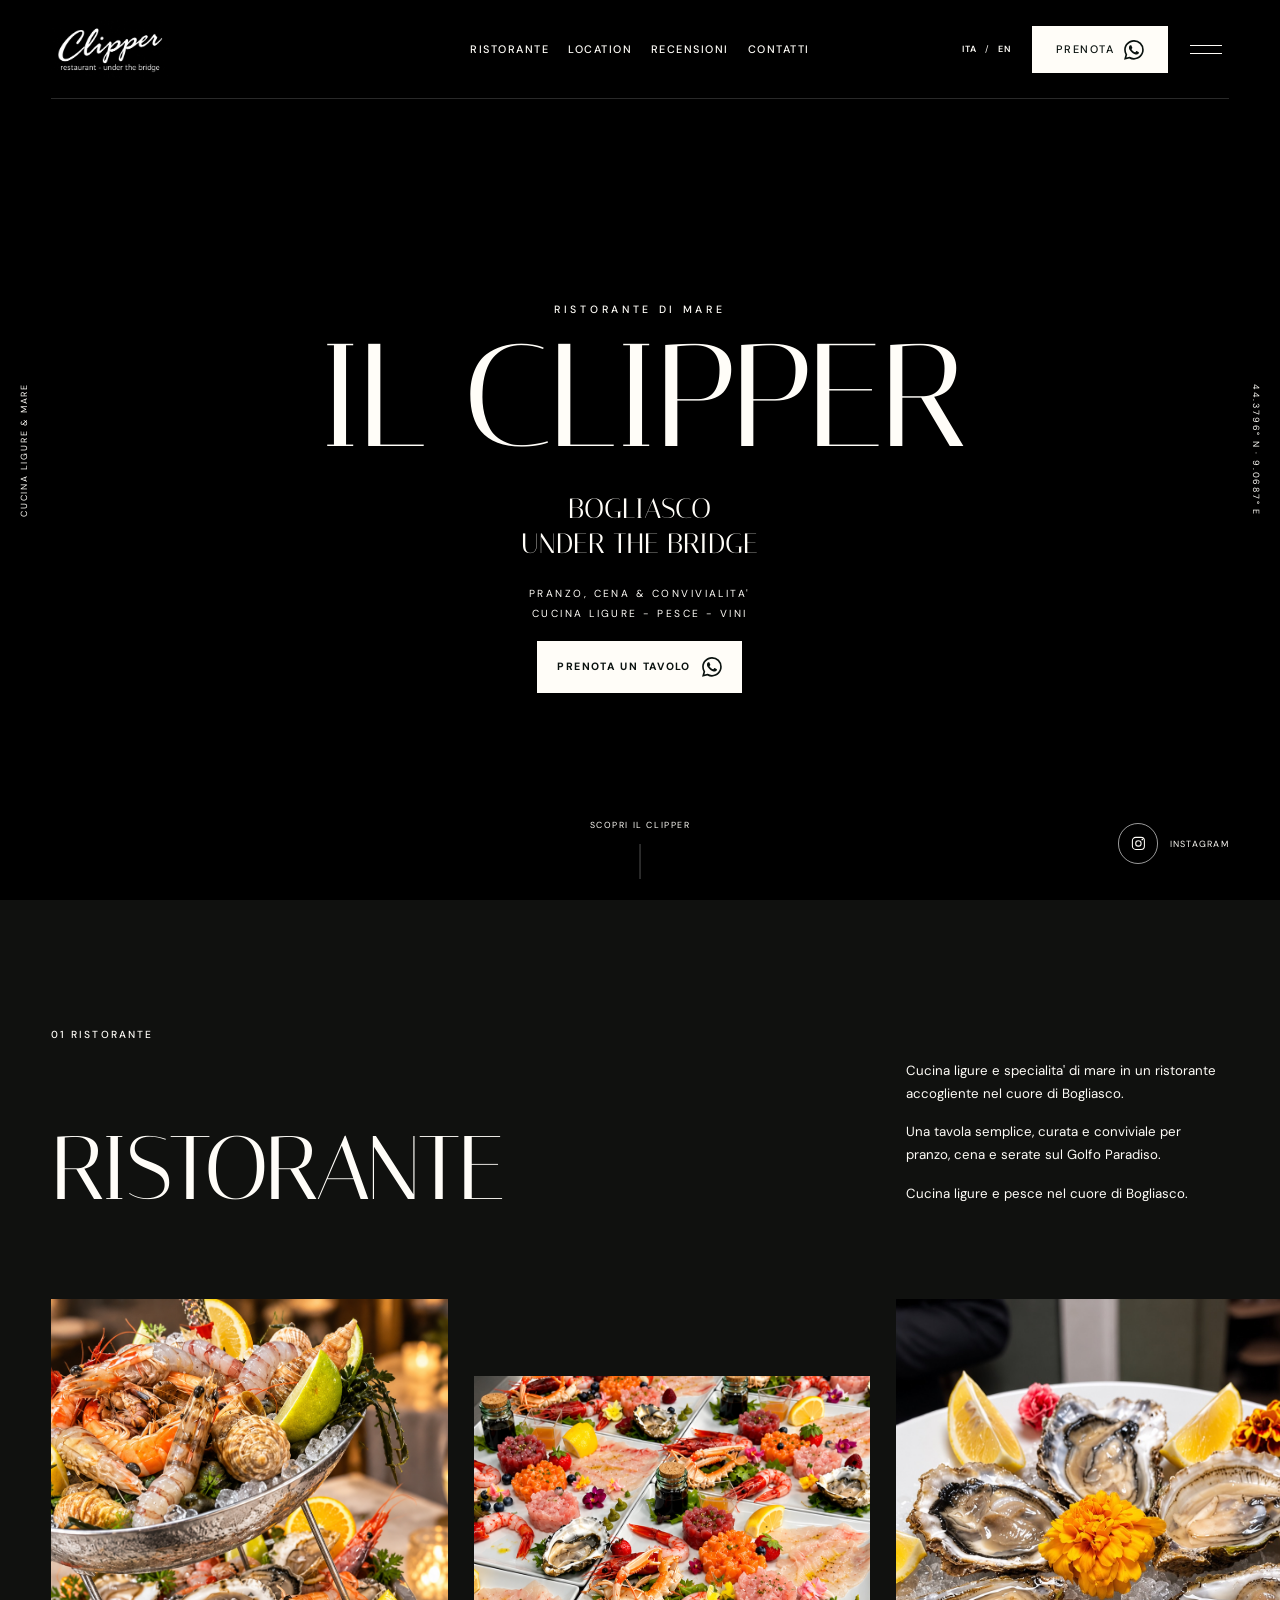
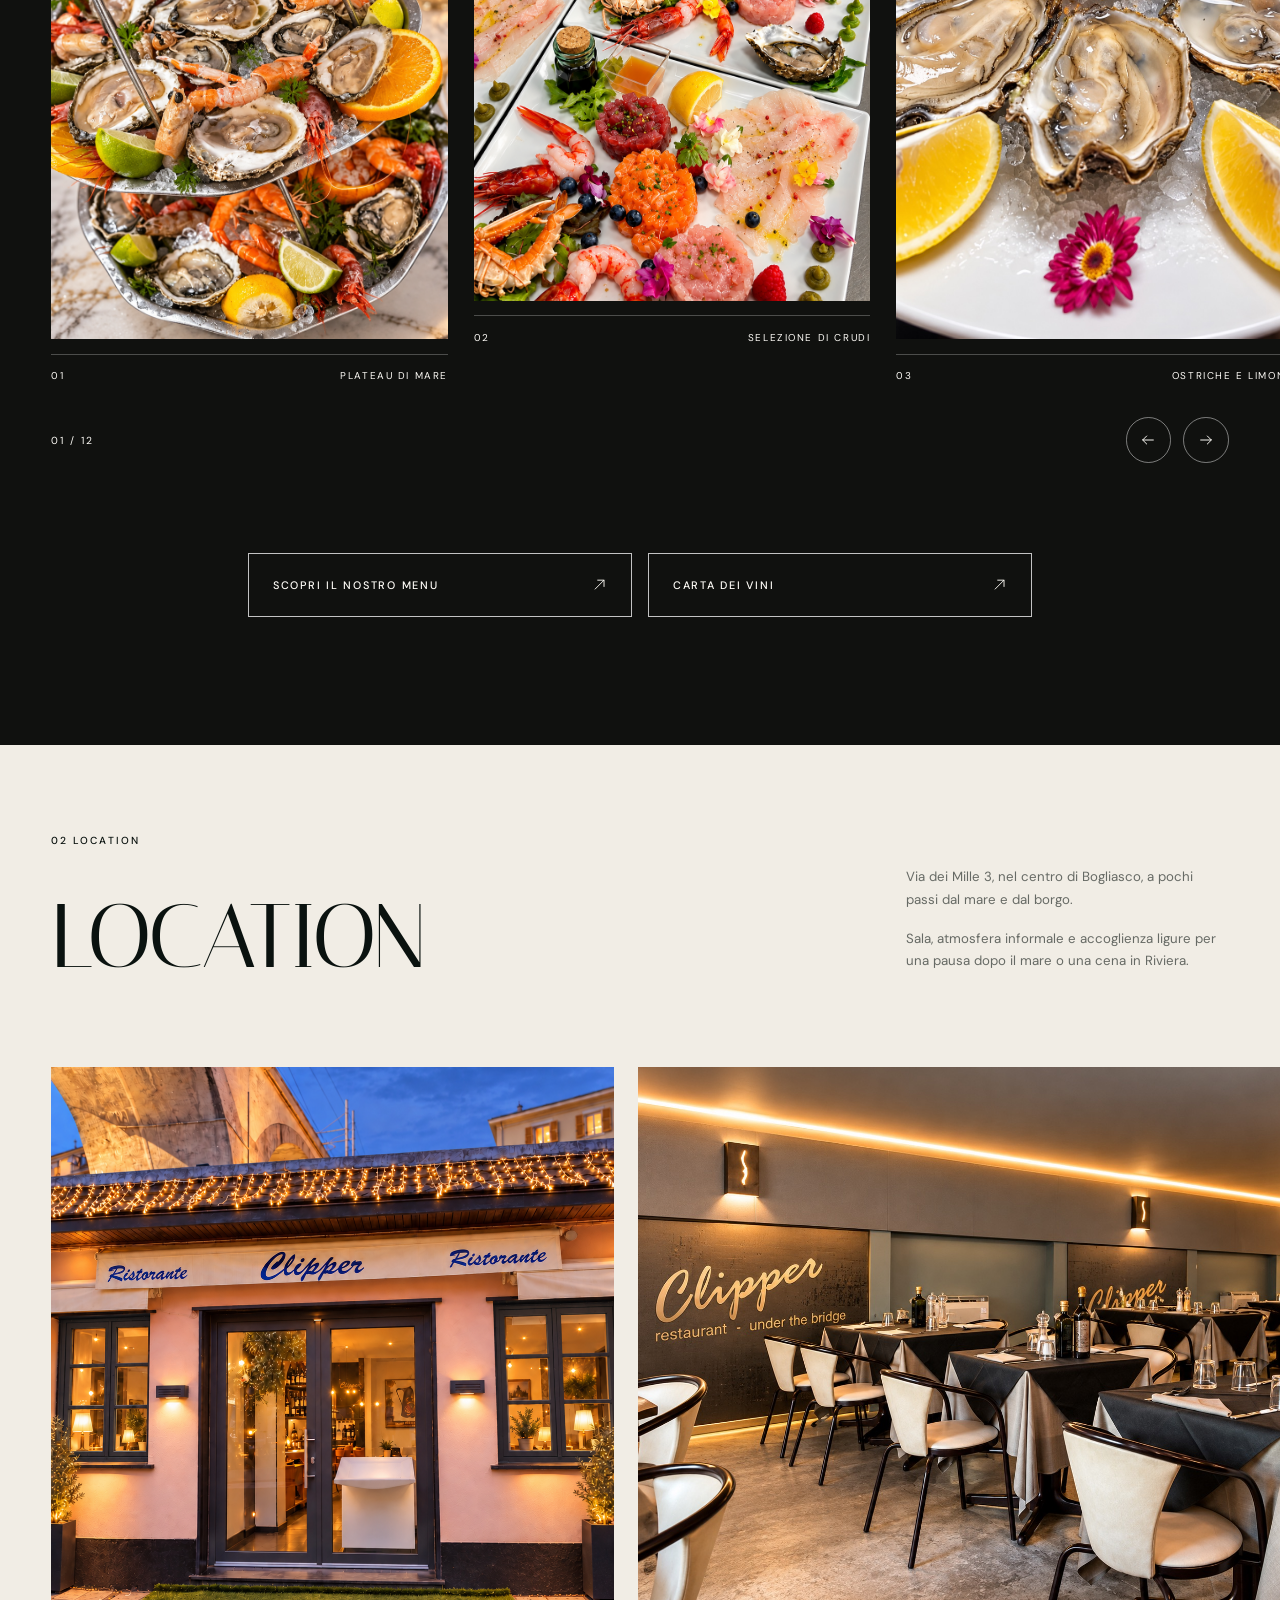
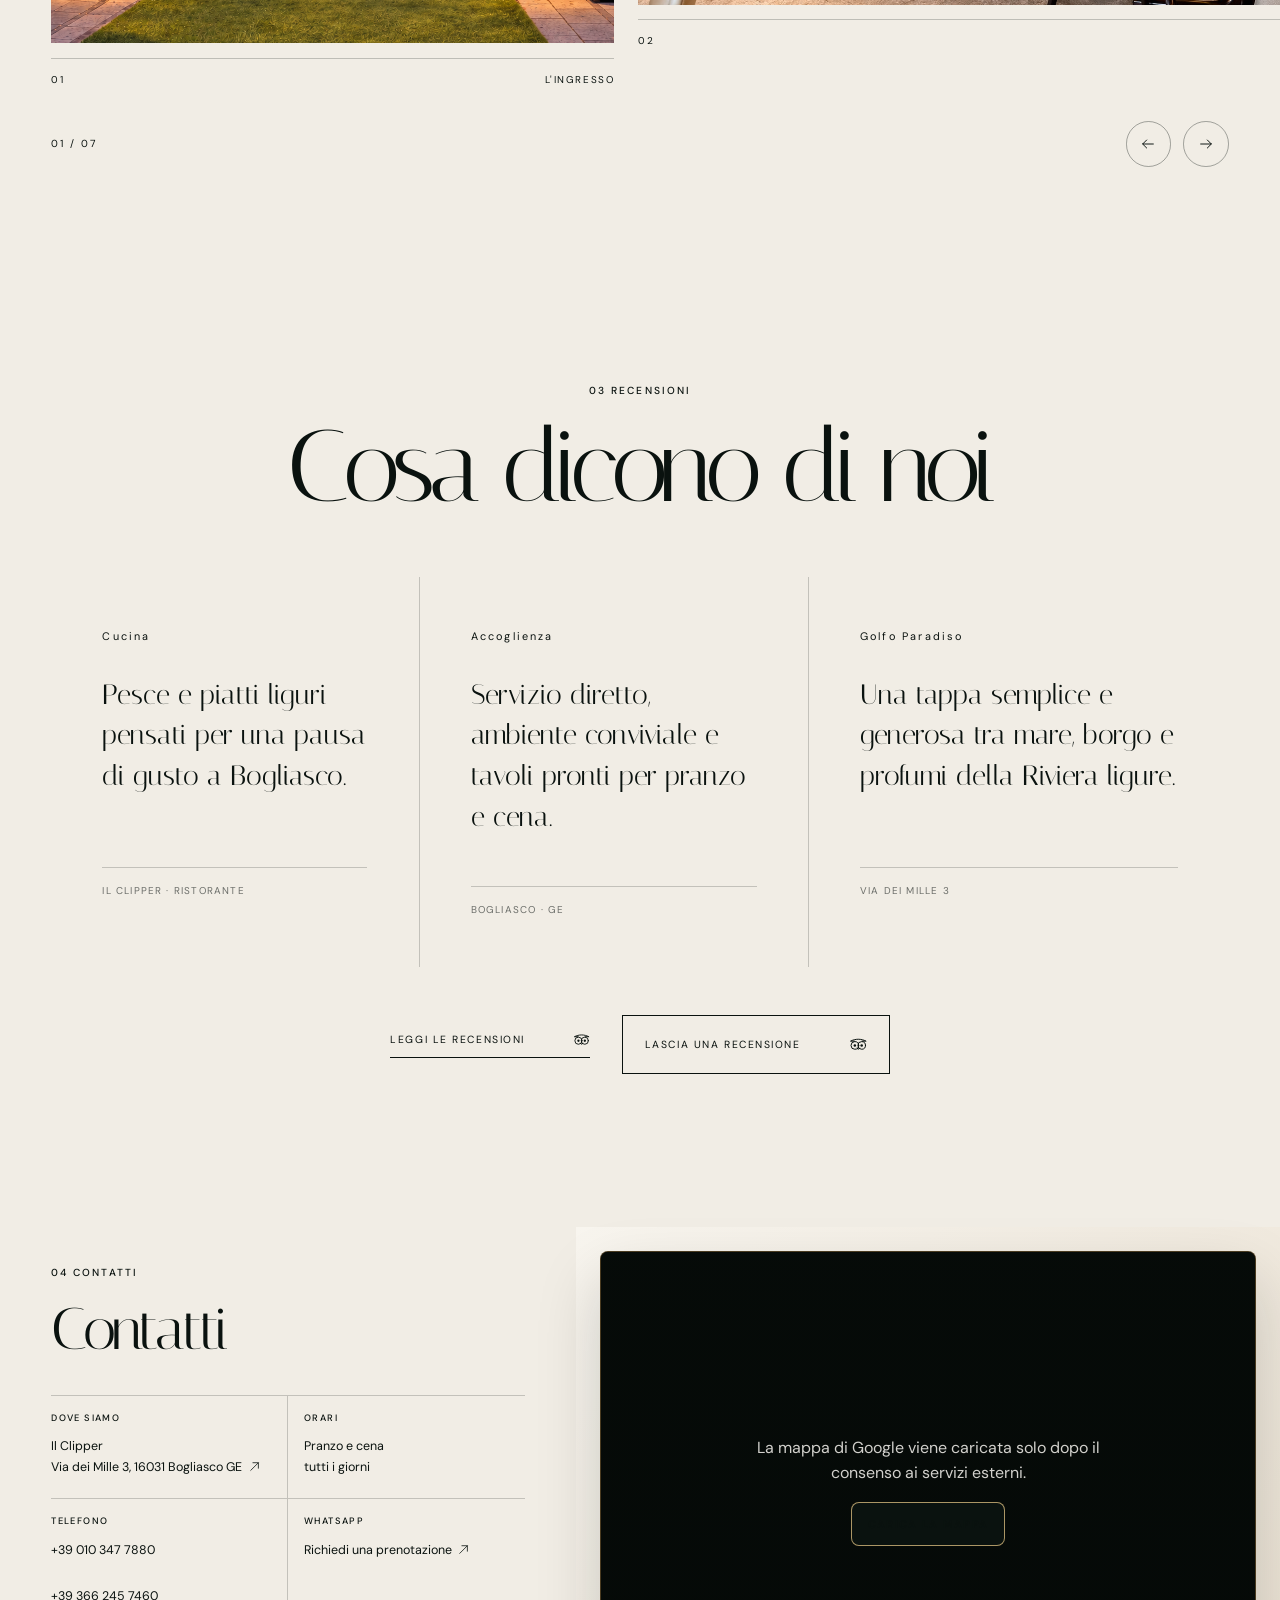
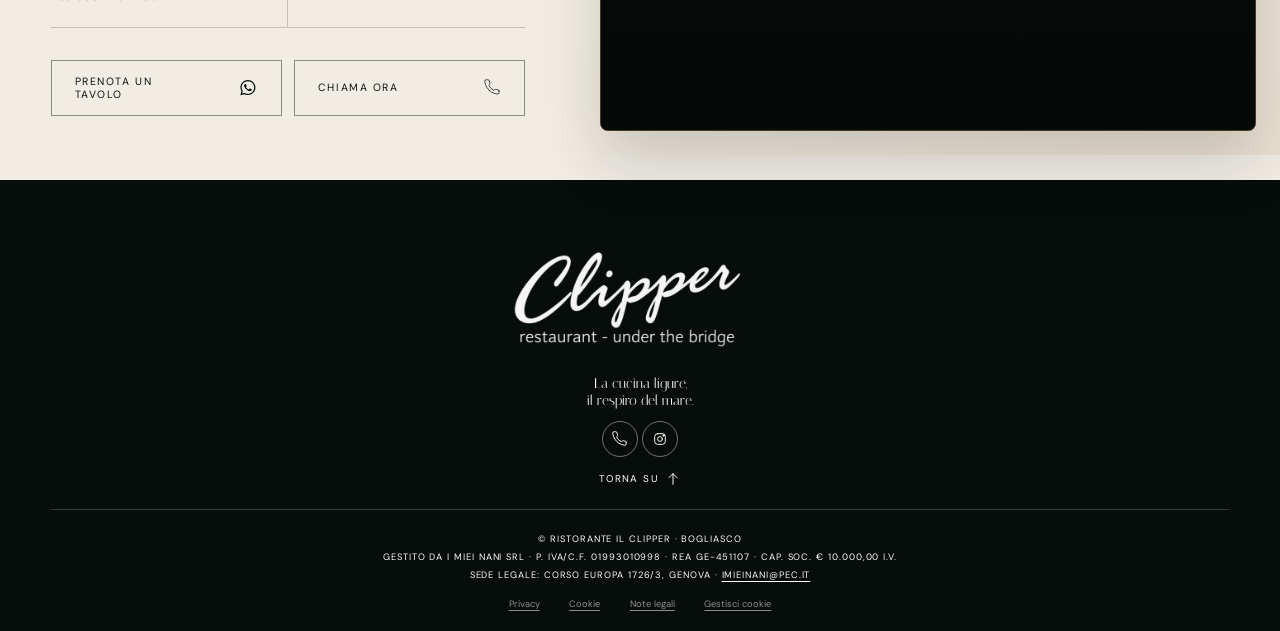
==== commit 8dcb19a9: "Add files via upload" ====
--- a/index.html
+++ b/index.html
@@ -388,7 +388,7 @@
     <button class="booking-close" type="button" aria-label="Chiudi" data-booking-close><span></span><span></span></button>
     <p class="section-kicker" data-i18n="form.kicker">Scrivici su WhatsApp</p>
     <h2 id="booking-title" data-i18n-html="form.title">Raccontaci<br /><em>cosa desideri.</em></h2>
-    <p class="booking-intro" data-i18n="form.intro">Compila i campi: prepareremo il messaggio e ti chiederemo il consenso prima di aprire WhatsApp.</p>
+    <p class="booking-intro" data-i18n="form.intro">Compila i campi: prepareremo il messaggio e apriremo WhatsApp per permetterti di inviarlo.</p>
 
     <form data-contact-form>
       <input type="hidden" name="context" value="Prenotazione tavolo" />
@@ -403,7 +403,7 @@
         <span data-i18n="form.submit">Continua su WhatsApp</span>
         <svg class="whatsapp-cta-icon" viewBox="0 0 24 24" aria-hidden="true"><path class="whatsapp-icon-mark" d="M17.472 14.382c-.297-.149-1.758-.867-2.03-.967-.273-.099-.471-.148-.67.15-.197.297-.767.966-.94 1.164-.173.199-.347.223-.644.075-.297-.15-1.255-.463-2.39-1.475-.883-.788-1.48-1.761-1.653-2.059-.173-.297-.018-.458.13-.606.134-.133.298-.347.446-.52.149-.174.198-.298.298-.497.099-.198.05-.371-.025-.52-.075-.149-.669-1.612-.916-2.207-.242-.579-.487-.5-.669-.51-.173-.008-.371-.01-.57-.01-.198 0-.52.074-.792.372-.272.297-1.04 1.016-1.04 2.479 0 1.462 1.065 2.875 1.213 3.074.149.198 2.096 3.2 5.077 4.487.709.306 1.262.489 1.694.625.712.227 1.36.195 1.872.118.571-.085 1.758-.719 2.006-1.413.248-.694.248-1.289.173-1.413-.074-.124-.272-.198-.57-.347M12.051 21.785h-.004a9.87 9.87 0 0 1-5.031-1.378l-.361-.214-3.741.982.999-3.648-.235-.374a9.86 9.86 0 0 1-1.51-5.26c.002-5.45 4.436-9.884 9.889-9.884a9.822 9.822 0 0 1 6.988 2.899 9.825 9.825 0 0 1 2.893 6.994c-.003 5.45-4.437 9.883-9.887 9.883M20.52 3.449A11.815 11.815 0 0 0 12.05 0C5.495 0 .16 5.335.157 11.892c0 2.096.547 4.142 1.588 5.946L.057 24l6.305-1.654a11.882 11.882 0 0 0 5.683 1.448h.005c6.554 0 11.89-5.335 11.893-11.893A11.821 11.821 0 0 0 20.52 3.449"></path></svg>
       </button>
-      <p class="form-note" data-i18n="form.note">Nessun dato viene salvato sul sito: prima di aprire WhatsApp ti chiediamo il consenso ai servizi esterni.</p>
+      <p class="form-note" data-i18n="form.note">Nessun dato viene salvato sul sito: il messaggio viene preparato nel browser e inviato solo se lo confermi in WhatsApp.</p>
     </form>
   </section>
 </div>
@@ -506,7 +506,7 @@
 <div class="cookie-banner" data-cookie-banner hidden role="region" aria-label="Preferenze cookie">
   <div>
     <h2 data-i18n="cookie.title">Privacy e servizi esterni</h2>
-    <p data-i18n="cookie.copy">Usiamo solo strumenti tecnici. Per aprire WhatsApp dai form o caricare Google Maps ti chiediamo prima il consenso ai servizi esterni.</p>
+    <p data-i18n="cookie.copy">Usiamo solo strumenti tecnici. Google Maps viene incorporato nella pagina solo dopo il tuo consenso.</p>
   </div>
   <div class="cookie-actions">
     <button type="button" data-cookie-necessary data-i18n="cookie.necessary">Solo necessari</button>
--- a/site.css
+++ b/site.css
@@ -6255,3 +6255,61 @@
     text-align: center;
   }
 }
+
+/* Reliability and compact footer overrides must remain last in the cascade. */
+.reveal {
+  opacity: 1;
+  transform: none;
+}
+
+@media (max-width: 760px) {
+  .site-footer {
+    padding-top: 1.6rem;
+    padding-bottom: 0.85rem;
+  }
+
+  .site-footer .footer-main {
+    padding-bottom: 0.85rem;
+    gap: 0.5rem;
+  }
+
+  .site-footer .footer-brand-mark {
+    width: min(52vw, 11.5rem);
+    height: min(24vw, 5.25rem);
+  }
+
+  .site-footer .footer-main > p:not(.footer-phone) {
+    margin: 0;
+    font-size: 0.86rem;
+    line-height: 1.3;
+  }
+
+  .site-footer .footer-socials {
+    gap: 0.55rem;
+  }
+
+  .site-footer .footer-main > a:not(.footer-logo) {
+    min-height: 2.35rem;
+  }
+
+  .site-footer .footer-bottom {
+    gap: 0.18rem;
+    padding-top: 0.7rem;
+    font-size: 0.52rem;
+    line-height: 1.35;
+  }
+
+  .site-footer .footer-bottom p + p {
+    margin-top: 0;
+  }
+
+  .site-footer .footer-legal-links {
+    padding-top: 0.65rem;
+    gap: 0.45rem 0.8rem;
+  }
+
+  .mobile-sticky-book.is-over-footer {
+    transform: translateY(calc(100% + 1.5rem + env(safe-area-inset-bottom)));
+    pointer-events: none;
+  }
+}
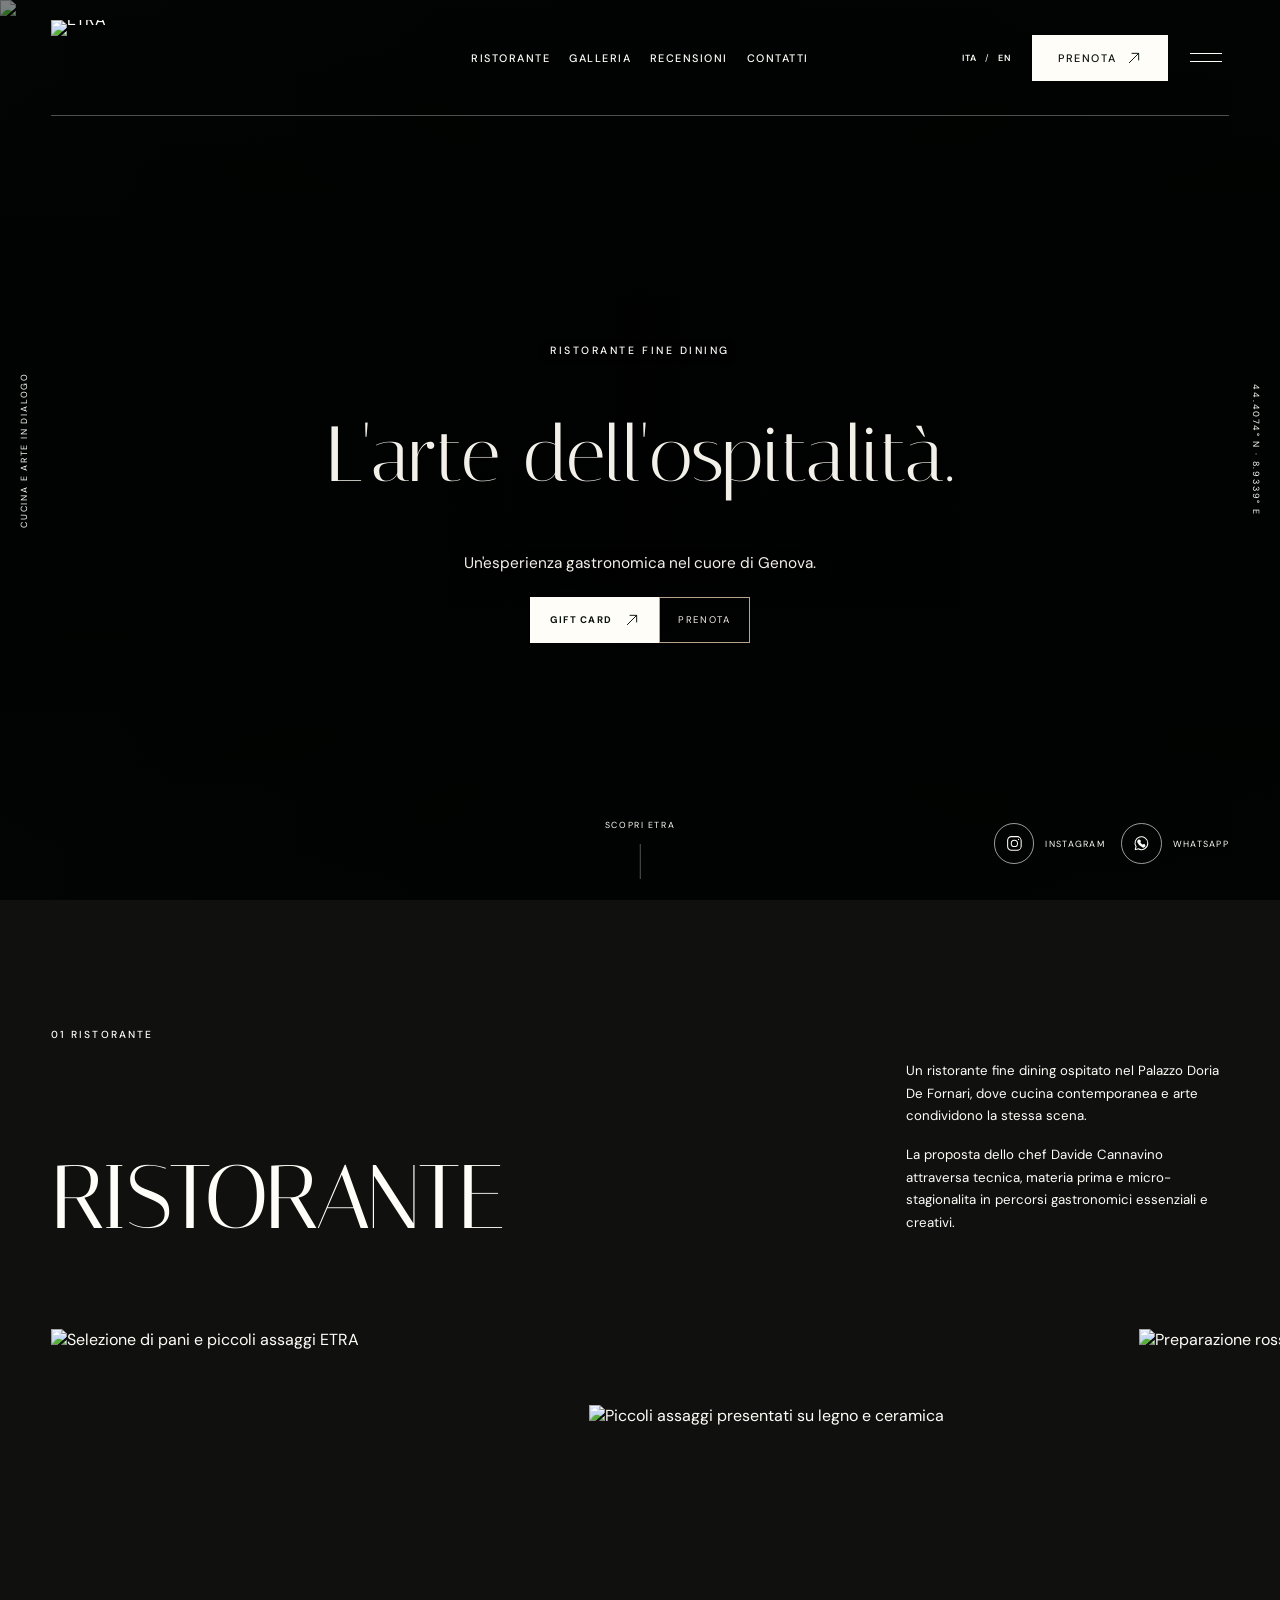
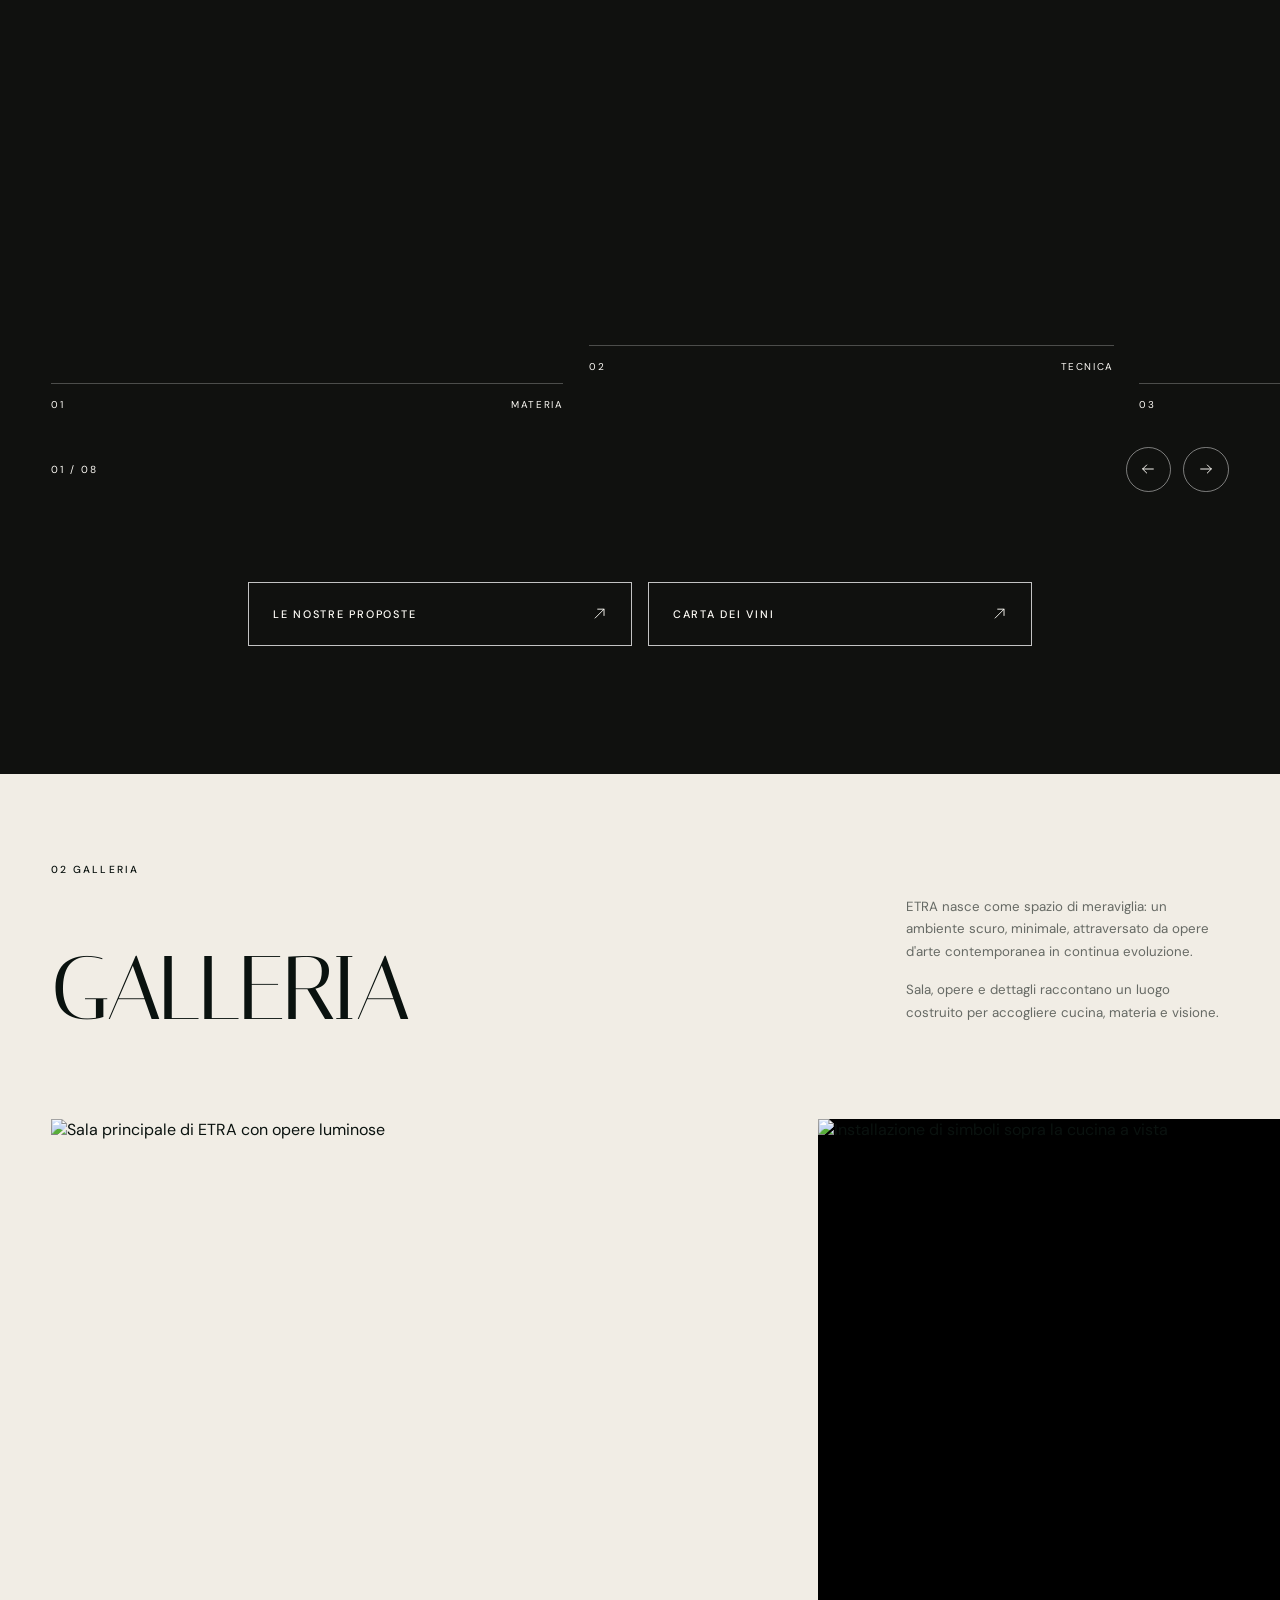
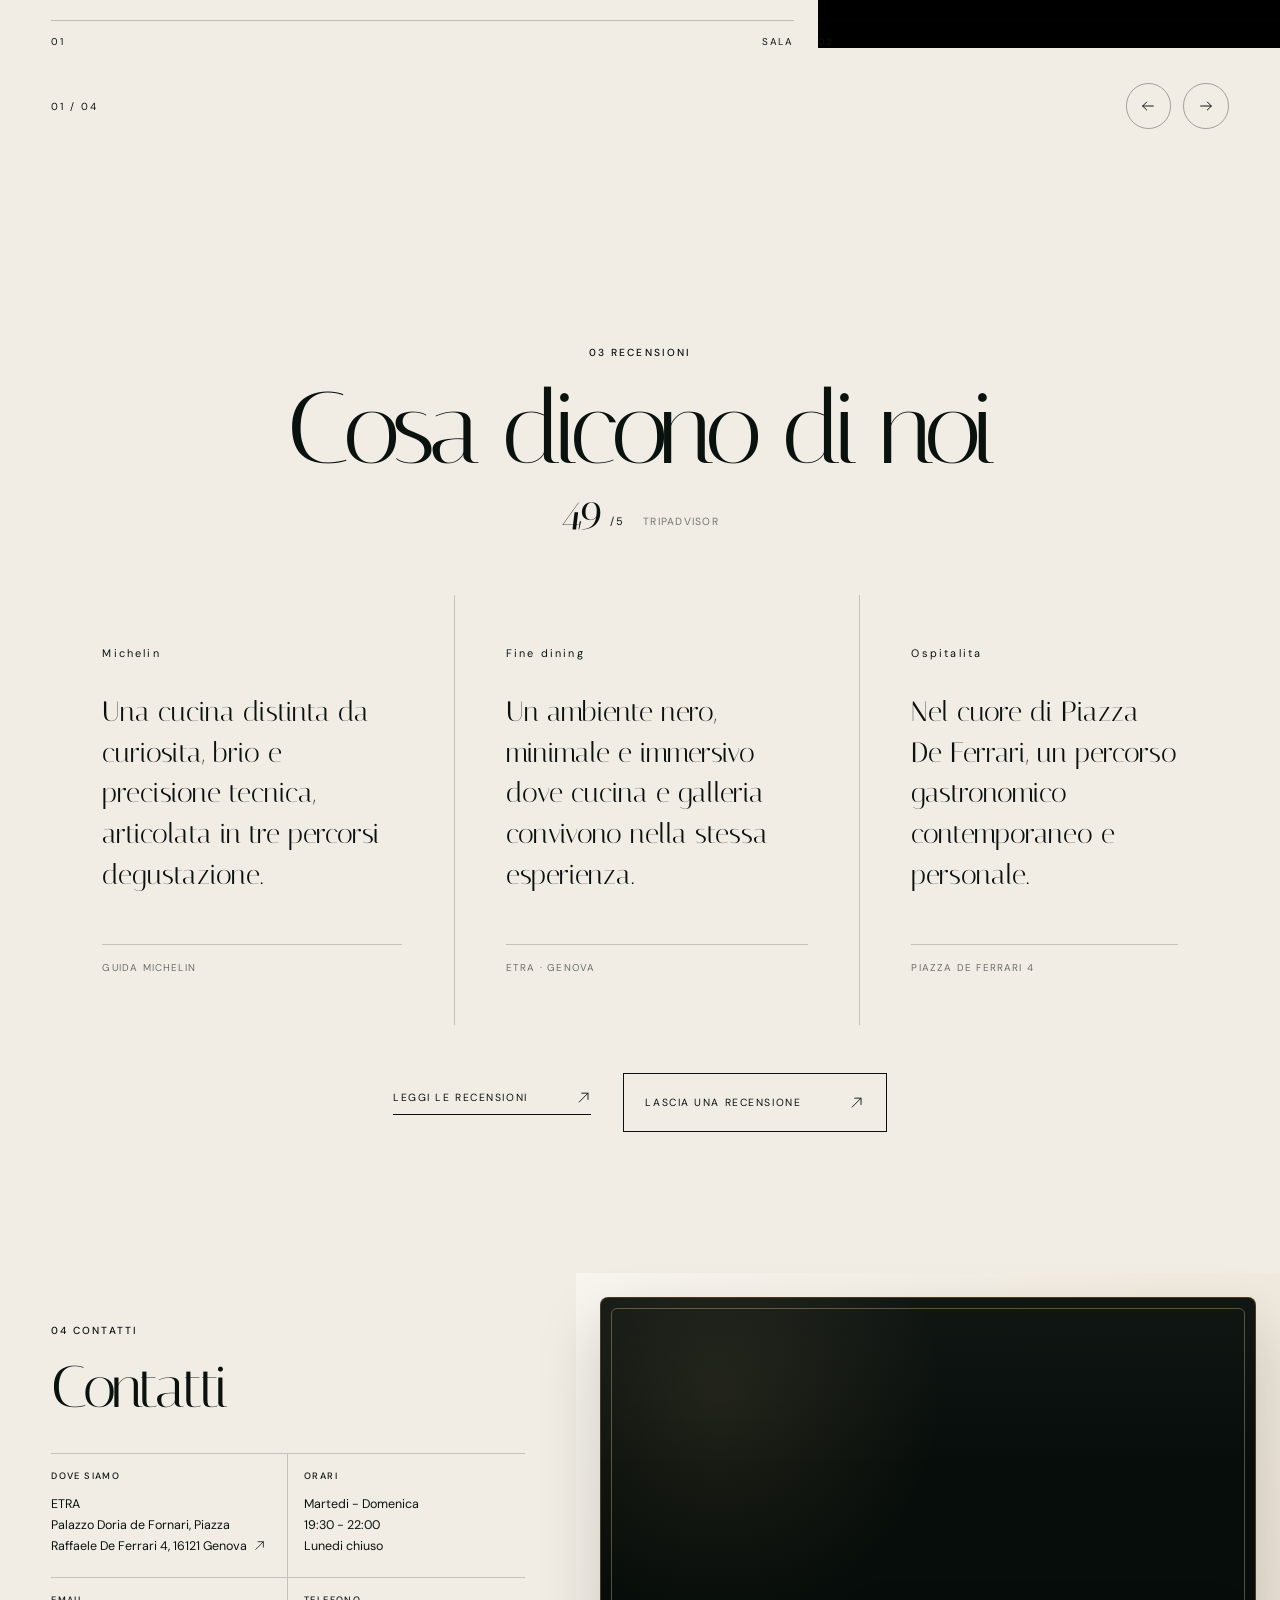
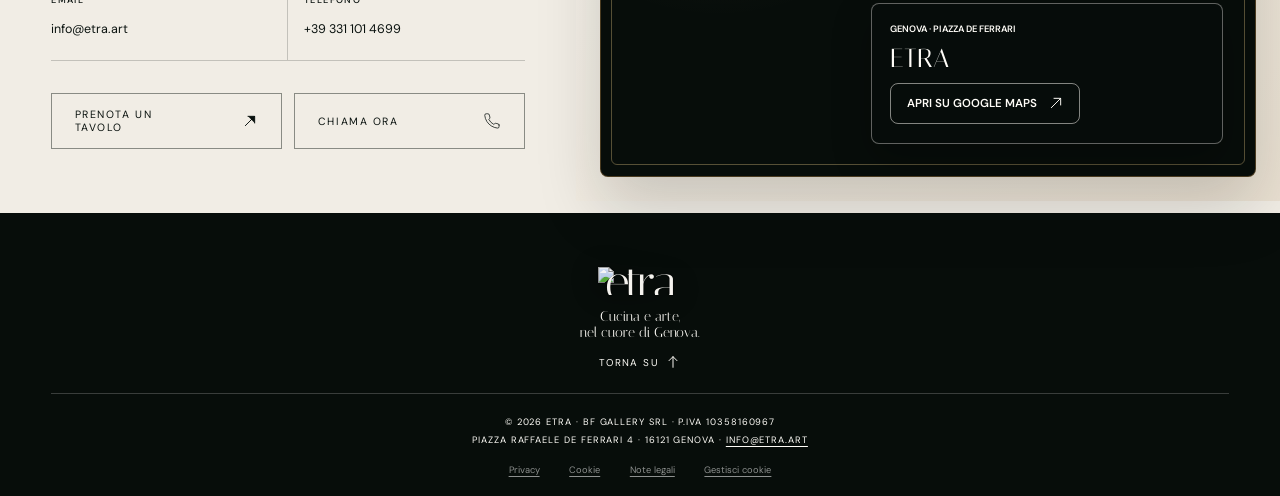
==== commit b4df8709: "Add files via upload" ====
--- a/index.html
+++ b/index.html
@@ -1,523 +1,443 @@
 <!doctype html>
-<html lang="it">
+<html class="notranslate" lang="it" translate="no">
   <head>
-    <meta charset="utf-8" />
-    <meta name="viewport" content="width=device-width, initial-scale=1" />
-    <title>Il Clipper Bogliasco | Ristorante di mare</title>
-    <meta name="description" content="Il Clipper di Bogliasco: ristorante in Via dei Mille 3, tra cucina ligure, specialita di mare, vini e prenotazioni." />
-    <link rel="preload" as="image" href="assets/images/hero/clipper-esterno-desktop.jpg" media="(min-width: 768px)" fetchpriority="high" />
-    <link rel="preload" as="image" href="assets/images/hero/clipper-esterno-mobile.jpg" media="(max-width: 767px)" fetchpriority="high" />
+    <meta charset="UTF-8" />
+    <meta name="viewport" content="width=device-width, initial-scale=1.0" />
+    <meta name="description" content="ETRA a Genova: ristorante fine dining e galleria d'arte contemporanea in Piazza De Ferrari 4." />
+    <meta name="google" content="notranslate" />
+    <meta name="robots" content="index, follow" />
+    <meta name="theme-color" content="#070d0a" />
+    <meta property="og:title" content="ETRA | Ristorante a Genova" />
+    <meta property="og:description" content="Cucina creativa, arte contemporanea e percorsi degustazione nel cuore di Genova." />
+    <meta property="og:type" content="website" />
+    <meta property="og:url" content="https://etra-genova.depaolidavide20.chatgpt.site/" />
+    <title>ETRA | Ristorante a Genova</title>
+    <link rel="canonical" href="https://etra-genova.depaolidavide20.chatgpt.site/" />
+    <link rel="icon" href="favicon.svg" type="image/svg+xml" />
+    <link rel="preconnect" href="https://fonts.googleapis.com" />
+    <link rel="preconnect" href="https://fonts.gstatic.com" crossorigin />
+    <link rel="preload" as="image" href="assets/hero-location-desktop.png" media="(min-width: 761px)" fetchpriority="high" />
+    <link rel="preload" as="image" href="assets/hero-location-mobile.png" media="(max-width: 760px)" fetchpriority="high" />
     <link rel="stylesheet" href="site.css" />
+    <script src="site.js?v=17" defer></script>
   </head>
-  <body>
-<a class="skip-link" href="#main" data-i18n="skip">Vai al contenuto</a>
-
-<header class="site-header" data-header>
-  <a class="brand brand-mark header-brand-mark" href="#top" aria-label="Il Clipper, torna all'inizio">
-    <img class="brand-logo-img" src="assets/images/brand/clipper-logo-transparent.png" width="1240" height="620" alt="Il Clipper" decoding="async" />
-  </a>
-
-  <nav class="desktop-nav" aria-label="Navigazione principale">
-    <a href="#ristorante" data-i18n="nav.restaurant">Ristorante</a>
-    <a href="#location" data-i18n="nav.location">Location</a>
-    <a href="#recensioni" data-i18n="nav.reviews">Recensioni</a>
-    <a href="#contatti" data-i18n="nav.contacts">Contatti</a>
-  </nav>
-
-  <div class="header-actions">
-    <div class="language-switch" aria-label="Seleziona lingua">
-      <button class="is-active" type="button" data-lang="it" aria-pressed="true">ITA</button>
-      <span>/</span>
-      <button type="button" data-lang="en" aria-pressed="false">EN</button>
+  <body class="notranslate" translate="no">
+    <a class="skip-link" href="#main" data-i18n="skip">Vai al contenuto</a>
+
+    <header class="site-header" data-header>
+      <a class="brand header-brand-mark" href="#top" aria-label="ETRA, torna all'inizio"><img class="brand-logo-img" src="assets/etra-logo-light.png" alt="ETRA" width="2172" height="724" /></a>
+
+      <nav class="desktop-nav" aria-label="Navigazione principale">
+        <a href="#ristorante" data-i18n="nav.restaurant">Ristorante</a>
+        <a href="#galleria" data-i18n="nav.gallery">Galleria</a>
+        <a href="#recensioni" data-i18n="nav.reviews">Recensioni</a>
+        <a href="#contatti" data-i18n="nav.contacts">Contatti</a>
+      </nav>
+
+      <div class="header-actions">
+        <div class="language-switch" aria-label="Seleziona lingua">
+          <button class="is-active" type="button" data-lang="it" aria-pressed="true">ITA</button>
+          <span>/</span>
+          <button type="button" data-lang="en" aria-pressed="false">EN</button>
+        </div>
+        <a class="book-link" href="https://widget.thefork.com/it/4495685f-8914-46d8-9fa0-df415a9618d3" target="_blank" rel="noreferrer">
+          <span data-i18n="cta.book">Prenota</span>
+          <svg class="ui-icon" viewBox="0 0 24 24" aria-hidden="true"><path d="M5 19 19 5"></path><path d="M9 5h10v10"></path></svg>
+        </a>
+        <button class="menu-toggle" type="button" aria-label="Apri il menu" aria-expanded="false" aria-controls="mobile-menu">
+          <span></span><span></span>
+        </button>
+      </div>
+    </header>
+
+    <div class="mobile-menu" id="mobile-menu" role="dialog" aria-modal="true" aria-labelledby="mobile-menu-title" aria-hidden="true">
+      <button class="menu-backdrop" type="button" aria-label="Chiudi il menu" data-menu-close></button>
+      <div class="menu-panel" tabindex="-1">
+        <p class="menu-panel-kicker" id="mobile-menu-title">ETRA · Genova</p>
+        <nav aria-label="Navigazione mobile">
+          <a href="#ristorante"><span>01</span><b data-i18n="nav.restaurant">Ristorante</b><svg class="ui-icon" viewBox="0 0 24 24" aria-hidden="true"><path d="M5 5 19 19"></path><path d="M10 19h9v-9"></path></svg></a>
+          <a href="#galleria"><span>02</span><b data-i18n="nav.gallery">Galleria</b><svg class="ui-icon" viewBox="0 0 24 24" aria-hidden="true"><path d="M5 5 19 19"></path><path d="M10 19h9v-9"></path></svg></a>
+          <a href="#recensioni"><span>03</span><b data-i18n="nav.reviews">Recensioni</b><svg class="ui-icon" viewBox="0 0 24 24" aria-hidden="true"><path d="M5 5 19 19"></path><path d="M10 19h9v-9"></path></svg></a>
+          <a href="#contatti"><span>04</span><b data-i18n="nav.contacts">Contatti</b><svg class="ui-icon" viewBox="0 0 24 24" aria-hidden="true"><path d="M5 5 19 19"></path><path d="M10 19h9v-9"></path></svg></a>
+        </nav>
+        <a class="menu-book" href="https://widget.thefork.com/it/4495685f-8914-46d8-9fa0-df415a9618d3" target="_blank" rel="noreferrer">
+          <span data-i18n="cta.bookTable">Prenota un tavolo</span>
+          <svg class="ui-icon" viewBox="0 0 24 24" aria-hidden="true"><path d="M5 19 19 5"></path><path d="M9 5h10v10"></path></svg>
+        </a>
+        <div class="mobile-menu-meta">
+          <p>Fine dining · Arte<br />Piazza De Ferrari, Genova</p>
+          <div>
+            <a href="tel:+393311014699">+39 331 101 4699</a>
+            <a href="https://www.google.com/maps/search/?api=1&amp;query=ETRA%20Piazza%20Raffaele%20De%20Ferrari%204%20Genova" target="_blank" rel="noreferrer">Maps <svg class="ui-icon" viewBox="0 0 24 24" aria-hidden="true"><path d="M5 19 19 5"></path><path d="M9 5h10v10"></path></svg></a>
+            <a href="mailto:info@etra.art">Email <svg class="ui-icon" viewBox="0 0 24 24" aria-hidden="true"><path d="M5 19 19 5"></path><path d="M9 5h10v10"></path></svg></a>
+          </div>
+        </div>
+      </div>
     </div>
-    <a class="book-link" href="#prenota" data-booking-trigger data-context="Prenotazione tavolo">
-      <span data-i18n="cta.book">Prenota</span>
-      <svg class="whatsapp-cta-icon" viewBox="0 0 24 24" aria-hidden="true">
-        <path class="whatsapp-icon-mark" d="M17.472 14.382c-.297-.149-1.758-.867-2.03-.967-.273-.099-.471-.148-.67.15-.197.297-.767.966-.94 1.164-.173.199-.347.223-.644.075-.297-.15-1.255-.463-2.39-1.475-.883-.788-1.48-1.761-1.653-2.059-.173-.297-.018-.458.13-.606.134-.133.298-.347.446-.52.149-.174.198-.298.298-.497.099-.198.05-.371-.025-.52-.075-.149-.669-1.612-.916-2.207-.242-.579-.487-.5-.669-.51-.173-.008-.371-.01-.57-.01-.198 0-.52.074-.792.372-.272.297-1.04 1.016-1.04 2.479 0 1.462 1.065 2.875 1.213 3.074.149.198 2.096 3.2 5.077 4.487.709.306 1.262.489 1.694.625.712.227 1.36.195 1.872.118.571-.085 1.758-.719 2.006-1.413.248-.694.248-1.289.173-1.413-.074-.124-.272-.198-.57-.347M12.051 21.785h-.004a9.87 9.87 0 0 1-5.031-1.378l-.361-.214-3.741.982.999-3.648-.235-.374a9.86 9.86 0 0 1-1.51-5.26c.002-5.45 4.436-9.884 9.889-9.884a9.822 9.822 0 0 1 6.988 2.899 9.825 9.825 0 0 1 2.893 6.994c-.003 5.45-4.437 9.883-9.887 9.883M20.52 3.449A11.815 11.815 0 0 0 12.05 0C5.495 0 .16 5.335.157 11.892c0 2.096.547 4.142 1.588 5.946L.057 24l6.305-1.654a11.882 11.882 0 0 0 5.683 1.448h.005c6.554 0 11.89-5.335 11.893-11.893A11.821 11.821 0 0 0 20.52 3.449"></path>
-      </svg>
+
+    <main id="main">
+      <section class="hero" id="top" aria-label="ETRA, ristorante a Genova">
+        <div class="hero-carousel" data-hero-carousel aria-live="off">
+          <picture class="hero-picture hero-slide is-active" data-hero-slide data-position="location">
+            <source media="(max-width: 760px)" srcset="assets/hero-location-mobile.png" />
+            <img class="hero-image" src="assets/hero-location-desktop.png" alt="La sala di ETRA, con pareti nere, opere illuminate e tavoli apparecchiati" width="3344" height="1882" fetchpriority="high" />
+          </picture>
+          <picture class="hero-picture hero-slide" data-hero-slide data-position="gesture">
+            <source media="(max-width: 760px)" data-srcset="assets/hero-gesture-mobile.png" />
+            <img class="hero-image" data-src="assets/hero-gesture-desktop.png" alt="La mano dello chef versa una salsa verde su ravioli neri" width="3344" height="1882" loading="lazy" />
+          </picture>
+          <picture class="hero-picture hero-slide" data-hero-slide data-position="creativity">
+            <source media="(max-width: 760px)" data-srcset="assets/hero-creativity-mobile.png" />
+            <img class="hero-image" data-src="assets/hero-creativity-desktop.png" alt="Piatto creativo composto con fiori e ortaggi colorati su marmo nero" width="3344" height="1882" loading="lazy" />
+          </picture>
+          <picture class="hero-picture hero-slide" data-hero-slide data-position="dessert">
+            <source media="(max-width: 760px)" data-srcset="assets/hero-dessert-mobile.png" />
+            <img class="hero-image" data-src="assets/hero-dessert-desktop.png" alt="Dessert viola e rosa servito su un piatto bianco" width="3344" height="1882" loading="lazy" />
+          </picture>
+        </div>
+        <div class="hero-shade"></div>
+
+        <div class="hero-title-wrap">
+          <p class="hero-overline" data-i18n="hero.overline">Ristorante fine dining</p>
+          <div class="hero-dynamic-title"><h1 data-hero-title>L'arte dell'ospitalit&agrave;.</h1></div>
+          <p class="hero-subtitle" data-i18n="hero.subtitle">Un'esperienza gastronomica nel cuore di Genova.</p>
+          <div class="hero-actions" aria-label="Azioni principali">
+            <a class="hero-primary" href="https://etra.bonkdo.com/it/?embed=true&amp;hide_create_money_pot=false&amp;hide_footer=false&amp;hide_giftcards=false&amp;hide_group_payment=false&amp;hide_main_title_description=false&amp;hide_shared_gifts_header=false&amp;hide_vouchers=false&amp;hide_whychooseus=false&amp;hide_whole_shared_gifts=false" target="_blank" rel="noreferrer">
+              <span data-i18n="cta.giftCard">Gift Card</span>
+              <svg class="ui-icon" viewBox="0 0 24 24" aria-hidden="true"><path d="M5 19 19 5"></path><path d="M9 5h10v10"></path></svg>
+            </a>
+            <a class="hero-secondary hero-secondary-desktop" href="https://widget.thefork.com/it/4495685f-8914-46d8-9fa0-df415a9618d3" target="_blank" rel="noreferrer" data-i18n="cta.book">Prenota</a>
+            <a class="hero-secondary hero-secondary-mobile" href="#whatsapp" data-booking-trigger data-context="Prenotazione tavolo">
+              <svg class="hero-mobile-whatsapp" viewBox="0 0 24 24" aria-hidden="true"><path d="M17.472 14.382c-.297-.149-1.758-.867-2.03-.967-.273-.099-.471-.148-.67.15-.197.297-.767.966-.94 1.164-.173.199-.347.223-.644.075-.297-.15-1.255-.463-2.39-1.475-.883-.788-1.48-1.761-1.653-2.059-.173-.297-.018-.458.13-.606.134-.133.298-.347.446-.52.149-.174.198-.298.298-.497.099-.198.05-.371-.025-.52-.075-.149-.669-1.612-.916-2.207-.242-.579-.487-.5-.669-.51-.173-.008-.371-.01-.57-.01-.198 0-.52.074-.792.372-.272.297-1.04 1.016-1.04 2.479 0 1.462 1.065 2.875 1.213 3.074.149.198 2.096 3.2 5.077 4.487.709.306 1.262.489 1.694.625.712.227 1.36.195 1.871.118.571-.085 1.758-.719 2.006-1.413.248-.694.248-1.289.173-1.413-.074-.124-.272-.198-.57-.347m-5.421 7.403h-.004a9.87 9.87 0 0 1-5.031-1.378l-.361-.214-3.741.982.998-3.648-.235-.374a9.86 9.86 0 0 1-1.51-5.26c.001-5.45 4.436-9.884 9.888-9.884 2.64 0 5.122 1.03 6.988 2.898a9.825 9.825 0 0 1 2.893 6.994c-.003 5.45-4.437 9.884-9.885 9.884m8.413-18.297A11.815 11.815 0 0 0 12.05 0C5.495 0 .16 5.335.157 11.892c0 2.096.547 4.142 1.588 5.945L.057 24l6.305-1.654a11.882 11.882 0 0 0 5.683 1.448h.005c6.554 0 11.89-5.335 11.893-11.893a11.821 11.821 0 0 0-3.48-8.413Z"></path></svg>
+              <span data-i18n="cta.book">Prenota</span>
+            </a>
+          </div>
+        </div>
+
+        <a class="hero-social-link hero-mobile-instagram" href="https://www.instagram.com/etra.ristorante?stkn=bTh3MGl1aDNxc3dh" target="_blank" rel="noreferrer" aria-label="Segui ETRA su Instagram">
+          <svg viewBox="0 0 24 24" aria-hidden="true"><rect x="3" y="3" width="18" height="18" rx="5"></rect><circle cx="12" cy="12" r="4.2"></circle><circle cx="17.5" cy="6.7" r="0.8" class="instagram-dot"></circle></svg>
+          <span>Instagram</span>
+        </a>
+
+        <div class="hero-socials" aria-label="Link utili ETRA">
+          <a class="hero-social-link" href="https://www.instagram.com/etra.ristorante?stkn=bTh3MGl1aDNxc3dh" target="_blank" rel="noreferrer" aria-label="Segui ETRA su Instagram">
+            <svg viewBox="0 0 24 24" aria-hidden="true"><rect x="3" y="3" width="18" height="18" rx="5"></rect><circle cx="12" cy="12" r="4.2"></circle><circle cx="17.5" cy="6.7" r="0.8" class="instagram-dot"></circle></svg>
+            <span>Instagram</span>
+          </a>
+          <a class="hero-social-link" href="#whatsapp" data-booking-trigger data-context="Richiesta WhatsApp" aria-label="Scrivi a ETRA su WhatsApp">
+            <svg class="hero-whatsapp-icon" viewBox="0 0 24 24" aria-hidden="true"><path class="whatsapp-bubble" d="M20.5 11.8a8.5 8.5 0 0 1-12.6 7.4l-4.4 1.3 1.4-4.2A8.5 8.5 0 1 1 20.5 11.8Z"></path><path class="whatsapp-handset" d="M8.05 7.05c.34-.34.85-.43 1.27-.2l1.52.82c.45.24.65.77.47 1.25l-.55 1.45c-.12.3-.07.65.13.91.55.73 1.2 1.39 1.94 1.94.26.2.6.25.91.13l1.45-.55c.48-.18 1.01.02 1.25.47l.82 1.52c.23.42.14.93-.2 1.27l-.87.87c-.7.7-1.75.92-2.66.55a12.35 12.35 0 0 1-7-7c-.37-.91-.15-1.96.55-2.66l.87-.87Z"></path></svg>
+            <span>WhatsApp</span>
+          </a>
+        </div>
+
+        <div class="hero-edge hero-edge-left" data-i18n="hero.edge">Cucina e arte in dialogo</div>
+        <div class="hero-edge hero-edge-right">44.4074° N · 8.9339° E</div>
+
+        <a class="scroll-cue" href="#ristorante" aria-label="Scopri ETRA">
+          <span data-i18n="hero.discover">Scopri ETRA</span>
+          <i aria-hidden="true"></i>
+        </a>
+      </section>
+
+      <section class="restaurant-section section-dark" id="ristorante">
+        <div class="section-heading reveal">
+          <p class="section-kicker" data-i18n="restaurant.kicker">01 Ristorante</p>
+          <h2 data-i18n="nav.restaurant">Ristorante</h2>
+          <div class="heading-copy">
+            <p data-i18n="restaurant.copy1">Un ristorante fine dining ospitato nel Palazzo Doria De Fornari, dove cucina contemporanea e arte condividono la stessa scena.</p>
+            <p data-i18n="restaurant.copy2">La proposta dello chef Davide Cannavino attraversa tecnica, materia prima e micro-stagionalita in percorsi gastronomici essenziali e creativi.</p>
+            <p class="restaurant-mobile-copy" data-i18n="restaurant.mobileCopy">Cucina creativa e arte contemporanea nel cuore di Genova.</p>
+          </div>
+        </div>
+
+        <div class="food-carousel reveal reveal-delay">
+          <div class="food-track" data-food-track tabindex="0" aria-label="Carosello dei piatti di ETRA">
+            <figure class="food-card"><img src="assets/restaurant-01.png?v=14" alt="Selezione di pani e piccoli assaggi ETRA" width="1122" height="1402" loading="eager" fetchpriority="high" decoding="async" /><figcaption><span>01</span><p data-i18n="food.one">Materia</p></figcaption></figure>
+            <figure class="food-card food-card-offset"><img src="assets/restaurant-02.png?v=14" alt="Piccoli assaggi presentati su legno e ceramica" width="1254" height="1254" loading="eager" decoding="async" /><figcaption><span>02</span><p data-i18n="food.two">Tecnica</p></figcaption></figure>
+            <figure class="food-card"><img src="assets/restaurant-03.png?v=14" alt="Preparazione rossa con fiori edibili" width="1254" height="1254" loading="eager" decoding="async" /><figcaption><span>03</span><p data-i18n="food.three">Contrasto</p></figcaption></figure>
+            <figure class="food-card food-card-offset"><img src="assets/restaurant-04.png?v=14" alt="Preparazione verde con erbe fresche" width="1254" height="1254" loading="eager" decoding="async" /><figcaption><span>04</span><p data-i18n="food.four">Vegetale</p></figcaption></figure>
+            <figure class="food-card"><img src="assets/restaurant-05.png?v=14" alt="Piatto geometrico decorato con erbe e fiori" width="1254" height="1254" loading="eager" decoding="async" /><figcaption><span>05</span><p data-i18n="food.five">Geometria</p></figcaption></figure>
+            <figure class="food-card food-card-offset"><img src="assets/restaurant-06.png?v=14" alt="Portata glassata con foglie verdi" width="1254" height="1254" loading="eager" decoding="async" /><figcaption><span>06</span><p data-i18n="food.six">Cottura</p></figcaption></figure>
+            <figure class="food-card"><img src="assets/restaurant-07.png?v=14" alt="Assaggio dorato presentato in un cofanetto nero" width="1254" height="1254" loading="eager" decoding="async" /><figcaption><span>07</span><p data-i18n="food.seven">Sorpresa</p></figcaption></figure>
+            <figure class="food-card food-card-offset"><img src="assets/restaurant-08.png?v=14" alt="Piatto in ceramica con erbe e piccoli assaggi" width="1254" height="1254" loading="eager" decoding="async" /><figcaption><span>08</span><p data-i18n="food.eight">Equilibrio</p></figcaption></figure>
+          </div>
+
+          <div class="carousel-footer">
+            <p><span data-food-current>01</span> / 08</p>
+            <div class="carousel-arrows">
+              <button type="button" data-food-prev aria-label="Piatto precedente"><svg class="ui-icon" viewBox="0 0 24 24" aria-hidden="true"><path d="M20 12H4"></path><path d="m10 6-6 6 6 6"></path></svg></button>
+              <button type="button" data-food-next aria-label="Piatto successivo"><svg class="ui-icon" viewBox="0 0 24 24" aria-hidden="true"><path d="M4 12h16"></path><path d="m14 6 6 6-6 6"></path></svg></button>
+            </div>
+          </div>
+        </div>
+
+        <div class="center-cta reveal">
+          <a class="outline-button" href="#carta-menu" data-card-trigger="food">
+            <span data-i18n="cta.menu">Le nostre proposte</span><svg class="ui-icon" viewBox="0 0 24 24" aria-hidden="true"><path d="M5 19 19 5"></path><path d="M9 5h10v10"></path></svg>
+          </a>
+          <a class="outline-button" href="#carta-vini" data-card-trigger="wine">
+            <span data-i18n="cta.wine">Carta dei vini</span><svg class="ui-icon" viewBox="0 0 24 24" aria-hidden="true"><path d="M5 19 19 5"></path><path d="M9 5h10v10"></path></svg>
+          </a>
+        </div>
+
+      </section>
+
+      <section class="location-section" id="galleria">
+        <div class="section-heading location-heading reveal">
+          <p class="section-kicker" data-i18n="gallery.kicker">02 Galleria</p>
+          <h2 data-i18n="nav.gallery">Galleria</h2>
+          <div class="heading-copy">
+            <p data-i18n="gallery.copy1">ETRA nasce come spazio di meraviglia: un ambiente scuro, minimale, attraversato da opere d'arte contemporanea in continua evoluzione.</p>
+            <p data-i18n="gallery.copy2">Sala, opere e dettagli raccontano un luogo costruito per accogliere cucina, materia e visione.</p>
+          </div>
+        </div>
+
+        <div class="location-carousel reveal reveal-delay">
+          <div class="location-track" data-location-track tabindex="0" aria-label="Carosello galleria ETRA">
+            <figure class="location-card"><img src="assets/gallery-01.png?v=14" alt="Sala principale di ETRA con opere luminose" width="2172" height="1629" loading="eager" fetchpriority="high" decoding="async" /><figcaption><span>01</span><p data-i18n="gallery.one">Sala</p></figcaption></figure>
+            <figure class="location-card"><img src="assets/gallery-02.png?v=14" alt="Installazione di simboli sopra la cucina a vista" width="1629" height="2172" loading="eager" decoding="async" /><figcaption><span>02</span><p data-i18n="gallery.two">Segni</p></figcaption></figure>
+            <figure class="location-card"><img src="assets/gallery-03.png?v=14" alt="Tavolo di ETRA e grande opera contemporanea" width="2050" height="1726" loading="eager" decoding="async" /><figcaption><span>03</span><p data-i18n="gallery.three">Opere</p></figcaption></figure>
+            <figure class="location-card"><img src="assets/gallery-04.png?v=14" alt="Tavolo raccolto tra due installazioni luminose" width="2061" height="1718" loading="eager" decoding="async" /><figcaption><span>04</span><p data-i18n="gallery.four">Intimita</p></figcaption></figure>
+          </div>
+
+          <div class="carousel-footer carousel-footer-dark">
+            <p><span data-location-current>01</span> / 04</p>
+            <div class="carousel-arrows">
+              <button type="button" data-location-prev aria-label="Immagine precedente"><svg class="ui-icon" viewBox="0 0 24 24" aria-hidden="true"><path d="M20 12H4"></path><path d="m10 6-6 6 6 6"></path></svg></button>
+              <button type="button" data-location-next aria-label="Immagine successiva"><svg class="ui-icon" viewBox="0 0 24 24" aria-hidden="true"><path d="M4 12h16"></path><path d="m14 6 6 6-6 6"></path></svg></button>
+            </div>
+          </div>
+        </div>
+
+        <a class="mobile-gallery-gift" href="https://etra.bonkdo.com/it/?embed=true&amp;hide_create_money_pot=false&amp;hide_footer=false&amp;hide_giftcards=false&amp;hide_group_payment=false&amp;hide_main_title_description=false&amp;hide_shared_gifts_header=false&amp;hide_vouchers=false&amp;hide_whychooseus=false&amp;hide_whole_shared_gifts=false" target="_blank" rel="noreferrer">
+          <span data-i18n="cta.giftCard">Gift Card</span>
+          <svg class="ui-icon" viewBox="0 0 24 24" aria-hidden="true"><path d="M5 19 19 5"></path><path d="M9 5h10v10"></path></svg>
+        </a>
+      </section>
+
+      <section class="reviews-section" id="recensioni">
+        <div class="reviews-intro reveal">
+          <div>
+            <p class="section-kicker" data-i18n="reviews.kicker">03 Recensioni</p>
+            <h2 data-i18n="reviews.title">Cosa dicono di noi</h2>
+          </div>
+          <div class="rating-block">
+            <strong>4,9</strong>
+            <span>/5</span>
+            <p data-i18n="reviews.rating">Tripadvisor</p>
+          </div>
+        </div>
+
+        <div class="review-grid reveal reveal-delay">
+          <article class="review-card">
+            <div class="stars" data-i18n="reviews.cardLabel1">Michelin</div>
+            <blockquote data-i18n="reviews.quote1">Una cucina distinta da curiosita, brio e precisione tecnica, articolata in tre percorsi degustazione.</blockquote>
+            <p data-i18n="reviews.author1">Guida MICHELIN</p>
+          </article>
+          <article class="review-card">
+            <div class="stars" data-i18n="reviews.cardLabel2">Fine dining</div>
+            <blockquote data-i18n="reviews.quote2">Un ambiente nero, minimale e immersivo dove cucina e galleria convivono nella stessa esperienza.</blockquote>
+            <p data-i18n="reviews.author2">ETRA · Genova</p>
+          </article>
+          <article class="review-card">
+            <div class="stars" data-i18n="reviews.cardLabel3">Ospitalita</div>
+            <blockquote data-i18n="reviews.quote3">Nel cuore di Piazza De Ferrari, un percorso gastronomico contemporaneo e personale.</blockquote>
+            <p data-i18n="reviews.author3">Piazza De Ferrari 4</p>
+          </article>
+        </div>
+
+        <div class="reviews-link reveal">
+          <a class="review-text-link" href="https://www.tripadvisor.it/Restaurant_Review-g187823-d27138349-Reviews-Etra-Genoa_Italian_Riviera_Liguria.html" target="_blank" rel="noreferrer">
+            <span data-i18n="reviews.read">Leggi le recensioni</span><svg class="ui-icon" viewBox="0 0 24 24" aria-hidden="true"><path d="M5 19 19 5"></path><path d="M9 5h10v10"></path></svg>
+          </a>
+          <a class="review-cta" href="https://www.tripadvisor.it/UserReviewEdit-g187823-d27138349-Etra-Genoa_Italian_Riviera_Liguria.html" target="_blank" rel="noreferrer">
+            <span data-i18n="reviews.leave">Lascia una recensione</span><svg class="ui-icon" viewBox="0 0 24 24" aria-hidden="true"><path d="M5 19 19 5"></path><path d="M9 5h10v10"></path></svg>
+          </a>
+        </div>
+      </section>
+
+      <section class="contact-section" id="contatti">
+        <div class="contact-panel reveal">
+          <p class="section-kicker" data-i18n="contacts.kicker">04 Contatti</p>
+          <h2 data-i18n="contacts.title">Contatti</h2>
+
+          <div class="contact-list">
+            <div>
+              <h3 data-i18n="contacts.where">Dove siamo</h3>
+              <a href="https://www.google.com/maps/search/?api=1&amp;query=ETRA%20Piazza%20Raffaele%20De%20Ferrari%204%20Genova" target="_blank" rel="noreferrer">
+                ETRA<br />Palazzo Doria de Fornari, Piazza Raffaele De Ferrari 4, 16121 Genova <svg class="ui-icon" viewBox="0 0 24 24" aria-hidden="true"><path d="M5 19 19 5"></path><path d="M9 5h10v10"></path></svg>
+              </a>
+            </div>
+            <div>
+              <h3 data-i18n="contacts.hoursLabel">Orari</h3>
+              <p data-i18n-html="contacts.hours">Martedi - Domenica<br />19:30 - 22:00<br />Lunedi chiuso</p>
+            </div>
+            <div>
+              <h3 data-i18n="contacts.email">Email</h3>
+              <a href="mailto:info@etra.art">info@etra.art</a>
+            </div>
+            <div class="contact-phone-cell">
+              <h3 data-i18n="contacts.phone">Telefono</h3>
+              <div class="contact-phone-row">
+                <a class="contact-phone-link" href="tel:+393311014699">+39 331 101 4699</a>
+              </div>
+            </div>
+          </div>
+
+          <div class="contact-actions">
+            <a class="contact-book" href="https://widget.thefork.com/it/4495685f-8914-46d8-9fa0-df415a9618d3" target="_blank" rel="noreferrer">
+              <span data-i18n="cta.bookTable">Prenota un tavolo</span>
+              <svg class="ui-icon" viewBox="0 0 24 24" aria-hidden="true"><path d="M5 19 19 5"></path><path d="M9 5h10v10"></path></svg>
+            </a>
+            <a class="contact-book contact-call" href="tel:+393311014699">
+              <span data-i18n="cta.call">Chiama ora</span>
+              <svg class="phone-line-icon" viewBox="0 0 24 24" aria-hidden="true"><path d="M21.3 16.9v2.35a2.1 2.1 0 0 1-2.28 2.1 20.1 20.1 0 0 1-8.76-3.12 19.7 19.7 0 0 1-6.08-6.08 20.1 20.1 0 0 1-3.12-8.8A2.1 2.1 0 0 1 3.15 1.1h2.35a2.1 2.1 0 0 1 2.08 1.8c.13 1 .36 1.98.7 2.92a2.1 2.1 0 0 1-.48 2.17L6.8 9a16.1 16.1 0 0 0 7.2 7.2l1.01-1a2.1 2.1 0 0 1 2.17-.49c.94.35 1.92.58 2.92.71a2.1 2.1 0 0 1 1.2 1.48Z"></path></svg>
+            </a>
+          </div>
+        </div>
+
+        <div class="map-wrap reveal reveal-delay">
+          <div class="map-frame map-loaded">
+            <iframe title="Mappa di ETRA Genova" src="https://www.google.com/maps?q=ETRA%2C%20Piazza%20Raffaele%20De%20Ferrari%204%2C%2016121%20Genova&amp;z=18&amp;t=k&amp;output=embed" loading="lazy" referrerpolicy="no-referrer-when-downgrade" allowfullscreen></iframe>
+            <div class="map-veiling" aria-hidden="true"></div>
+            <div class="map-label">
+              <span data-i18n="contacts.mapLabel">Genova · Piazza De Ferrari</span>
+              <strong>ETRA</strong>
+              <a href="https://www.google.com/maps/search/?api=1&amp;query=ETRA%20Piazza%20Raffaele%20De%20Ferrari%204%20Genova" target="_blank" rel="noreferrer">
+                <span data-i18n="contacts.openMap">Apri su Google Maps</span>
+                <svg class="ui-icon" viewBox="0 0 24 24" aria-hidden="true"><path d="M5 19 19 5"></path><path d="M9 5h10v10"></path></svg>
+              </a>
+            </div>
+          </div>
+        </div>
+      </section>
+    </main>
+
+    <footer class="site-footer">
+      <div class="footer-main">
+        <a class="footer-logo footer-brand-mark" href="#top" aria-label="ETRA, torna all'inizio"><img class="brand-logo-img" src="assets/etra-logo-light.png" alt="ETRA" width="2172" height="724" loading="lazy" /></a>
+        <p data-i18n-html="footer.tagline">Cucina e arte,<br />nel cuore di Genova.</p>
+        <a href="#top"><span data-i18n="footer.top">Torna su</span><svg class="ui-icon" viewBox="0 0 24 24" aria-hidden="true"><path d="M12 20V4"></path><path d="m6 10 6-6 6 6"></path></svg></a>
+      </div>
+      <div class="footer-bottom">
+        <p>© <span data-year></span> ETRA · BF GALLERY SRL · P.IVA 10358160967</p>
+        <p>Piazza Raffaele De Ferrari 4 · 16121 Genova · <a href="mailto:info@etra.art">info@etra.art</a></p>
+      </div>
+      <div class="footer-legal-links" aria-label="Informazioni legali">
+        <button type="button" data-legal-trigger="privacy" data-i18n="legal.privacy">Privacy</button>
+        <button type="button" data-legal-trigger="cookies" data-i18n="legal.cookies">Cookie</button>
+        <button type="button" data-legal-trigger="notes" data-i18n="legal.notes">Note legali</button>
+        <button type="button" data-cookie-manage data-i18n="legal.manageCookies">Gestisci cookie</button>
+      </div>
+    </footer>
+
+    <div class="card-modal" data-card-modal aria-hidden="true" hidden>
+      <section class="card-dialog" role="dialog" aria-modal="true" aria-labelledby="card-title" tabindex="-1">
+        <header class="card-header">
+          <a class="brand card-brand-mark" href="#top" aria-label="ETRA, torna all'inizio"><img class="brand-logo-img brand-logo-dark" src="assets/etra-logo-dark.png" alt="ETRA" width="2508" height="627" /></a>
+          <div class="card-tabs" role="tablist" aria-label="Seleziona la carta">
+            <button class="is-active" type="button" role="tab" aria-selected="true" data-card-tab="food" data-i18n="card.food">Le nostre proposte</button>
+            <button type="button" role="tab" aria-selected="false" data-card-tab="wine" data-i18n="card.wine">Carta dei vini</button>
+          </div>
+          <button class="card-close" type="button" aria-label="Chiudi la carta" data-card-close><span></span><span></span></button>
+        </header>
+
+        <div class="card-body">
+          <div class="card-intro">
+            <p class="section-kicker" data-card-kicker>ETRA · Le nostre proposte</p>
+            <h2 id="card-title" data-card-title>Le nostre <em>proposte.</em></h2>
+            <p data-card-description>Tre percorsi degustazione raccontati portata dopo portata, con i relativi abbinamenti.</p>
+          </div>
+          <div class="catalog" data-card-content></div>
+          <p class="catalog-note" data-i18n="card.note">Menu, prezzi e disponibilita possono variare secondo stagione e aggiornamenti del ristorante.</p>
+        </div>
+      </section>
+    </div>
+
+    <div class="booking-modal" data-booking-modal aria-hidden="true" hidden>
+      <button class="booking-backdrop" type="button" aria-label="Chiudi il form" data-booking-close></button>
+      <section class="booking-dialog" role="dialog" aria-modal="true" aria-labelledby="booking-title" tabindex="-1">
+        <button class="booking-close" type="button" aria-label="Chiudi" data-booking-close><span></span><span></span></button>
+        <p class="section-kicker" data-i18n="form.kicker">WhatsApp</p>
+        <h2 id="booking-title" data-i18n-html="form.title">Scrivi a<br /><em>ETRA.</em></h2>
+        <p class="booking-intro" data-i18n="form.intro">Compila i campi: prepareremo il messaggio da inviare su WhatsApp.</p>
+
+        <form data-contact-form>
+          <input type="hidden" name="context" value="Prenotazione tavolo" />
+          <label>
+            <span data-i18n="form.name">Nome e cognome *</span>
+            <input type="text" name="name" autocomplete="name" required />
+          </label>
+          <div class="form-row">
+            <label><span data-i18n="form.date">Data</span><input type="date" name="date" /></label>
+            <label><span data-i18n="form.time">Orario</span><input type="time" name="time" /></label>
+            <label>
+              <span data-i18n="form.guests">Persone</span>
+              <select name="guests" autocomplete="off">
+                <option value="" data-i18n="form.choose">Scegli</option>
+                <option value="1">1</option><option value="2">2</option><option value="3">3</option>
+                <option value="4">4</option><option value="5">5</option><option value="6+">6+</option>
+              </select>
+            </label>
+          </div>
+          <label>
+            <span data-i18n="form.message">Messaggio</span>
+            <textarea name="message" rows="3" data-i18n-placeholder="form.placeholder" placeholder="Richieste o informazioni utili"></textarea>
+          </label>
+          <button class="whatsapp-submit" type="submit">
+            <span data-i18n="form.submit">Continua su WhatsApp</span>
+            <svg class="ui-icon" viewBox="0 0 24 24" aria-hidden="true"><path d="M20.5 11.7a8.5 8.5 0 0 1-12.6 7.4L3.5 20.5l1.4-4.3A8.5 8.5 0 1 1 20.5 11.7Z"></path><path d="M8.2 7.7c.4 3.7 4.3 7.5 8 8"></path></svg>
+          </button>
+          <p class="form-note" data-i18n="form.note">Nessun dato viene salvato sul sito: il messaggio viene composto direttamente in WhatsApp.</p>
+        </form>
+      </section>
+    </div>
+
+    <div class="legal-modal" data-legal-modal aria-hidden="true" hidden>
+      <button class="legal-backdrop" type="button" aria-label="Chiudi le informazioni legali" data-legal-close></button>
+      <section class="legal-dialog" role="dialog" aria-modal="true" aria-labelledby="legal-title" tabindex="-1">
+        <button class="legal-close" type="button" aria-label="Chiudi" data-legal-close><span></span><span></span></button>
+        <p class="section-kicker">ETRA · Informazioni legali</p>
+        <h2 id="legal-title">Privacy,<br /><em>cookie e note legali.</em></h2>
+        <div class="legal-tabs" role="tablist" aria-label="Seleziona informativa">
+          <button class="is-active" type="button" role="tab" aria-selected="true" data-legal-tab="privacy">Privacy</button>
+          <button type="button" role="tab" aria-selected="false" data-legal-tab="cookies">Cookie</button>
+          <button type="button" role="tab" aria-selected="false" data-legal-tab="notes">Note legali</button>
+        </div>
+        <div class="legal-content">
+          <article class="legal-panel is-active" data-legal-panel="privacy">
+            <h3>Informativa privacy</h3>
+            <p><strong>Titolare del trattamento:</strong> BF Gallery Srl, P.IVA 10358160967, attivita ETRA, Piazza Raffaele De Ferrari 4, 16121 Genova. Email: <a href="mailto:info@etra.art">info@etra.art</a>.</p>
+            <p>Il sito presenta l'attivita, i percorsi gastronomici, i contatti e permette di preparare una richiesta via email. I dati inseriti nel modulo non vengono salvati dal sito.</p>
+          </article>
+          <article class="legal-panel" data-legal-panel="cookies">
+            <h3>Cookie policy</h3>
+            <p>Il sito usa solo strumenti tecnici. La mappa Google viene caricata solo dopo consenso ai servizi esterni.</p>
+          </article>
+          <article class="legal-panel" data-legal-panel="notes">
+            <h3>Note legali</h3>
+            <p><strong>Proprietario:</strong> BF Gallery Srl · <strong>P.IVA:</strong> 10358160967 · <strong>Email:</strong> <a href="mailto:info@etra.art">info@etra.art</a>.</p>
+            <p>Menu, prezzi, orari e disponibilita possono cambiare. In caso di allergie o intolleranze alimentari, informa sempre il personale prima dell'ordinazione.</p>
+          </article>
+        </div>
+      </section>
+    </div>
+
+    <div class="cookie-banner" data-cookie-banner hidden role="region" aria-label="Preferenze cookie">
+      <div>
+        <h2 data-i18n="cookie.title">Privacy e servizi esterni</h2>
+        <p data-i18n="cookie.copy">Usiamo solo strumenti tecnici. Per caricare Google Maps ti chiediamo prima il consenso ai servizi esterni.</p>
+      </div>
+      <div class="cookie-actions">
+        <button type="button" data-cookie-necessary data-i18n="cookie.necessary">Solo necessari</button>
+        <button type="button" data-cookie-accept data-i18n="cookie.accept">Accetta servizi esterni</button>
+        <button type="button" data-legal-trigger="cookies" data-i18n="cookie.preferences">Dettagli</button>
+      </div>
+    </div>
+
+    <a class="mobile-sticky-book" href="https://widget.thefork.com/it/4495685f-8914-46d8-9fa0-df415a9618d3" target="_blank" rel="noreferrer">
+      <span data-i18n="cta.bookTable">Prenota un tavolo</span>
+      <svg class="ui-icon" viewBox="0 0 24 24" aria-hidden="true"><path d="M5 19 19 5"></path><path d="M9 5h10v10"></path></svg>
     </a>
-    <button class="menu-toggle" type="button" aria-label="Apri il menu" aria-expanded="false" aria-controls="mobile-menu">
-      <span></span><span></span>
-    </button>
-  </div>
-</header>
-
-<div class="mobile-menu" id="mobile-menu" role="dialog" aria-modal="true" aria-labelledby="mobile-menu-title" aria-hidden="true">
-  <button class="menu-backdrop" type="button" aria-label="Chiudi il menu" data-menu-close></button>
-  <div class="menu-panel" tabindex="-1">
-    <p class="menu-panel-kicker" id="mobile-menu-title">Il Clipper · Bogliasco</p>
-    <nav aria-label="Navigazione mobile">
-      <a href="#ristorante"><span>01</span><b data-i18n="nav.restaurant">Ristorante</b><svg class="ui-icon" viewBox="0 0 24 24" aria-hidden="true"><path d="M5 5 19 19"></path><path d="M10 19h9v-9"></path></svg></a>
-      <a href="#location"><span>02</span><b data-i18n="nav.location">Location</b><svg class="ui-icon" viewBox="0 0 24 24" aria-hidden="true"><path d="M5 5 19 19"></path><path d="M10 19h9v-9"></path></svg></a>
-      <a href="#recensioni"><span>03</span><b data-i18n="nav.reviews">Recensioni</b><svg class="ui-icon" viewBox="0 0 24 24" aria-hidden="true"><path d="M5 5 19 19"></path><path d="M10 19h9v-9"></path></svg></a>
-      <a href="#contatti"><span>04</span><b data-i18n="nav.contacts">Contatti</b><svg class="ui-icon" viewBox="0 0 24 24" aria-hidden="true"><path d="M5 5 19 19"></path><path d="M10 19h9v-9"></path></svg></a>
-    </nav>
-    <a class="menu-book" href="#prenota" data-booking-trigger data-context="Prenotazione tavolo">
-      <span data-i18n="cta.bookTable">Prenota un tavolo</span>
-      <svg class="whatsapp-cta-icon" viewBox="0 0 24 24" aria-hidden="true">
-        <path class="whatsapp-icon-mark" d="M17.472 14.382c-.297-.149-1.758-.867-2.03-.967-.273-.099-.471-.148-.67.15-.197.297-.767.966-.94 1.164-.173.199-.347.223-.644.075-.297-.15-1.255-.463-2.39-1.475-.883-.788-1.48-1.761-1.653-2.059-.173-.297-.018-.458.13-.606.134-.133.298-.347.446-.52.149-.174.198-.298.298-.497.099-.198.05-.371-.025-.52-.075-.149-.669-1.612-.916-2.207-.242-.579-.487-.5-.669-.51-.173-.008-.371-.01-.57-.01-.198 0-.52.074-.792.372-.272.297-1.04 1.016-1.04 2.479 0 1.462 1.065 2.875 1.213 3.074.149.198 2.096 3.2 5.077 4.487.709.306 1.262.489 1.694.625.712.227 1.36.195 1.872.118.571-.085 1.758-.719 2.006-1.413.248-.694.248-1.289.173-1.413-.074-.124-.272-.198-.57-.347M12.051 21.785h-.004a9.87 9.87 0 0 1-5.031-1.378l-.361-.214-3.741.982.999-3.648-.235-.374a9.86 9.86 0 0 1-1.51-5.26c.002-5.45 4.436-9.884 9.889-9.884a9.822 9.822 0 0 1 6.988 2.899 9.825 9.825 0 0 1 2.893 6.994c-.003 5.45-4.437 9.883-9.887 9.883M20.52 3.449A11.815 11.815 0 0 0 12.05 0C5.495 0 .16 5.335.157 11.892c0 2.096.547 4.142 1.588 5.946L.057 24l6.305-1.654a11.882 11.882 0 0 0 5.683 1.448h.005c6.554 0 11.89-5.335 11.893-11.893A11.821 11.821 0 0 0 20.52 3.449"></path>
-      </svg>
-    </a>
-    <div class="mobile-menu-meta">
-      <p>Ristorante di mare<br />Bogliasco, GE</p>
-      <div>
-        <a href="tel:+390103477880">+39 010 347 7880</a>
-        <a href="https://www.google.com/maps/search/?api=1&amp;query=Il%20Clipper%20Via%20dei%20Mille%203%20Bogliasco" target="_blank" rel="noreferrer">Maps <svg class="ui-icon" viewBox="0 0 24 24" aria-hidden="true"><path d="M5 19 19 5"></path><path d="M9 5h10v10"></path></svg></a>
-        <a href="tel:+393662457460">WhatsApp <svg class="ui-icon" viewBox="0 0 24 24" aria-hidden="true"><path d="M5 19 19 5"></path><path d="M9 5h10v10"></path></svg></a>
-      </div>
-    </div>
-  </div>
-</div>
-
-<main id="main">
-  <section class="hero" id="top" aria-label="Il Clipper di Bogliasco, ristorante di mare">
-    <div class="hero-carousel" data-hero-carousel aria-hidden="true">
-      <div class="hero-slide hero-slide--esterno is-active" data-hero-slide data-slide-index="0">
-        <picture class="hero-slide-picture">
-          <source media="(max-width: 767px)" srcset="assets/images/hero/clipper-esterno-mobile-v2.png" />
-          <source media="(min-width: 768px)" srcset="assets/images/hero/clipper-esterno-desktop-v2.png" />
-          <img
-            class="hero-slide-image"
-            src="assets/images/hero/clipper-esterno-desktop-v2.png"
-            width="1672"
-            height="941"
-            alt=""
-            fetchpriority="high"
-            decoding="async"
-          />
-        </picture>
-      </div>
-      <div class="hero-slide hero-slide--buffet" data-hero-slide data-slide-index="1">
-        <picture class="hero-slide-picture">
-          <source media="(max-width: 767px)" data-srcset="assets/images/hero/clipper-buffet-mobile.jpg" />
-          <source media="(min-width: 768px)" data-srcset="assets/images/hero/clipper-buffet-desktop.jpg" />
-          <img
-            class="hero-slide-image"
-            src="[data-uri]"
-            data-src="assets/images/hero/clipper-buffet-desktop.jpg"
-            width="1672"
-            height="941"
-            alt=""
-            decoding="async"
-          />
-        </picture>
-      </div>
-      <div class="hero-slide hero-slide--interno" data-hero-slide data-slide-index="2">
-        <picture class="hero-slide-picture">
-          <source media="(max-width: 767px)" data-srcset="assets/images/hero/clipper-interno-mobile.jpg" />
-          <source media="(min-width: 768px)" data-srcset="assets/images/hero/clipper-interno-desktop.jpg" />
-          <img
-            class="hero-slide-image"
-            src="[data-uri]"
-            data-src="assets/images/hero/clipper-interno-desktop.jpg"
-            width="1672"
-            height="940"
-            alt=""
-            decoding="async"
-          />
-        </picture>
-      </div>
-      <div class="hero-slide hero-slide--servizio" data-hero-slide data-slide-index="3">
-        <picture class="hero-slide-picture">
-          <source media="(max-width: 767px)" data-srcset="assets/images/hero/clipper-servizio-mobile.png" />
-          <source media="(min-width: 768px)" data-srcset="assets/images/hero/clipper-servizio-desktop.png" />
-          <img
-            class="hero-slide-image"
-            src="[data-uri]"
-            data-src="assets/images/hero/clipper-servizio-desktop.png"
-            width="1672"
-            height="941"
-            alt=""
-            decoding="async"
-          />
-        </picture>
-      </div>
-    </div>
-    <div class="hero-shade"></div>
-
-    <div class="hero-title-wrap">
-      <p class="hero-overline" data-i18n="hero.overline">Ristorante di mare</p>
-      <h1><span class="hero-title-desktop">Il Clipper</span><span class="hero-title-mobile">IL CLIPPER</span></h1>
-      <div class="hero-address">
-        <p>Bogliasco</p>
-        <p>Under the Bridge</p>
-      </div>
-      <p class="hero-hours" data-i18n-html="hero.hours"><span>PRANZO, CENA &amp; CONVIVIALITA'</span> CUCINA LIGURE - PESCE - VINI</p>
-      <div class="hero-actions" aria-label="Azioni principali">
-        <a class="hero-primary" href="#prenota" data-booking-trigger data-context="Prenotazione tavolo">
-          <span data-i18n="cta.bookTable">Prenota un tavolo</span>
-          <svg class="whatsapp-cta-icon" viewBox="0 0 24 24" aria-hidden="true">
-            <path class="whatsapp-icon-mark" d="M17.472 14.382c-.297-.149-1.758-.867-2.03-.967-.273-.099-.471-.148-.67.15-.197.297-.767.966-.94 1.164-.173.199-.347.223-.644.075-.297-.15-1.255-.463-2.39-1.475-.883-.788-1.48-1.761-1.653-2.059-.173-.297-.018-.458.13-.606.134-.133.298-.347.446-.52.149-.174.198-.298.298-.497.099-.198.05-.371-.025-.52-.075-.149-.669-1.612-.916-2.207-.242-.579-.487-.5-.669-.51-.173-.008-.371-.01-.57-.01-.198 0-.52.074-.792.372-.272.297-1.04 1.016-1.04 2.479 0 1.462 1.065 2.875 1.213 3.074.149.198 2.096 3.2 5.077 4.487.709.306 1.262.489 1.694.625.712.227 1.36.195 1.872.118.571-.085 1.758-.719 2.006-1.413.248-.694.248-1.289.173-1.413-.074-.124-.272-.198-.57-.347M12.051 21.785h-.004a9.87 9.87 0 0 1-5.031-1.378l-.361-.214-3.741.982.999-3.648-.235-.374a9.86 9.86 0 0 1-1.51-5.26c.002-5.45 4.436-9.884 9.889-9.884a9.822 9.822 0 0 1 6.988 2.899 9.825 9.825 0 0 1 2.893 6.994c-.003 5.45-4.437 9.883-9.887 9.883M20.52 3.449A11.815 11.815 0 0 0 12.05 0C5.495 0 .16 5.335.157 11.892c0 2.096.547 4.142 1.588 5.946L.057 24l6.305-1.654a11.882 11.882 0 0 0 5.683 1.448h.005c6.554 0 11.89-5.335 11.893-11.893A11.821 11.821 0 0 0 20.52 3.449"></path>
-          </svg>
-        </a>
-      </div>
-    </div>
-
-    <div class="hero-socials" aria-label="Link utili Il Clipper">
-      <a class="hero-social-link" href="https://www.instagram.com/clipper_bogliasco?stkn=ZTdsMnYxZDh4aXh3" target="_blank" rel="noreferrer" aria-label="Apri Instagram di Il Clipper">
-        <svg viewBox="0 0 24 24" aria-hidden="true"><rect x="4" y="4" width="16" height="16" rx="4.5"></rect><circle cx="12" cy="12" r="3.6"></circle><circle class="instagram-dot" cx="17.2" cy="6.8" r="1.15"></circle></svg>
-        <span>Instagram</span>
-      </a>
-    </div>
-
-    <div class="hero-edge hero-edge-left" data-i18n="hero.edge">Cucina ligure &amp; mare</div>
-    <div class="hero-edge hero-edge-right">44.3796&deg; N · 9.0687&deg; E</div>
-
-    <a class="scroll-cue" href="#ristorante" aria-label="Scopri Il Clipper">
-      <span data-i18n="hero.discover">Scopri Il Clipper</span>
-      <i aria-hidden="true"></i>
-    </a>
-
-  </section>
-
-  <section class="restaurant-section section-dark" id="ristorante">
-    <div class="section-heading reveal">
-      <p class="section-kicker" data-i18n="restaurant.kicker">01 Ristorante</p>
-      <h2 data-i18n="nav.restaurant">Ristorante</h2>
-      <div class="heading-copy">
-        <p data-i18n="restaurant.copy1">Cucina ligure e specialita' di mare in un ristorante accogliente nel cuore di Bogliasco.</p>
-        <p data-i18n="restaurant.copy2">Una tavola semplice, curata e conviviale per pranzo, cena e serate sul Golfo Paradiso.</p>
-        <p class="restaurant-mobile-copy" data-i18n="restaurant.mobileCopy">Cucina ligure e pesce nel cuore di Bogliasco.</p>
-      </div>
-    </div>
-
-    <div class="food-carousel reveal reveal-delay">
-      <div class="food-track" data-food-track tabindex="0" aria-label="Carosello dei piatti di Il Clipper">
-        <figure class="food-card"><img src="assets/images/restaurant/clipper-ristorante-15.png" width="1086" height="1448" loading="lazy" decoding="async" alt="Plateau a tre piani con crostacei, ostriche e agrumi" /><figcaption><span>01</span><p data-i18n="food.catch">Plateau di mare</p></figcaption></figure>
-        <figure class="food-card food-card-offset"><img src="assets/images/restaurant/clipper-ristorante-09.png" width="941" height="1672" loading="lazy" decoding="async" alt="Selezione di crudi di mare, crostacei, tartare e ostriche" /><figcaption><span>02</span><p data-i18n="food.rawSelection">Selezione di crudi</p></figcaption></figure>
-        <figure class="food-card"><img src="assets/images/restaurant/clipper-ristorante-03.jpg" width="997" height="1578" loading="lazy" decoding="async" alt="Ostriche su ghiaccio con limone e fiori" /><figcaption><span>03</span><p data-i18n="food.stockfish">Ostriche e limone</p></figcaption></figure>
-        <figure class="food-card food-card-offset"><img src="assets/images/restaurant/clipper-ristorante-10.png" width="940" height="1674" loading="lazy" decoding="async" alt="Spaghetti alle vongole veraci con prezzemolo" /><figcaption><span>04</span><p data-i18n="food.clams">Spaghetti alle vongole</p></figcaption></figure>
-        <figure class="food-card"><img src="assets/images/restaurant/clipper-ristorante-aragosta.png" width="1122" height="1402" loading="lazy" decoding="async" alt="Pasta all'aragosta servita su piatti eleganti" /><figcaption><span>05</span><p>Aragosta e pasta</p></figcaption></figure>
-        <figure class="food-card food-card-offset"><img src="assets/images/restaurant/clipper-ristorante-11.png" width="1086" height="1448" loading="lazy" decoding="async" alt="Spaghetti alla crema di pistacchio con gambero rosso" /><figcaption><span>06</span><p data-i18n="food.pistachioPasta">Pistacchio e gambero</p></figcaption></figure>
-        <figure class="food-card"><img src="assets/images/restaurant/clipper-ristorante-07.png" width="1122" height="1402" loading="lazy" decoding="async" alt="Filetto di pesce su crema verde con fiori eduli" /><figcaption><span>07</span><p data-i18n="food.fish">Filetto delicato</p></figcaption></figure>
-        <figure class="food-card food-card-offset"><img src="assets/images/restaurant/clipper-ristorante-tagliata.png" width="1122" height="1402" loading="lazy" decoding="async" alt="Tagliata di manzo con rucola, pomodoro e grana" /><figcaption><span>08</span><p>Tagliata, rucola e grana</p></figcaption></figure>
-        <figure class="food-card"><img src="assets/images/restaurant/clipper-ristorante-12.png" width="1086" height="1448" loading="lazy" decoding="async" alt="Insalata di mare con crostacei, molluschi e prezzemolo" /><figcaption><span>09</span><p data-i18n="food.seafoodSalad">Insalata di mare</p></figcaption></figure>
-        <figure class="food-card food-card-offset"><img src="assets/images/restaurant/clipper-ristorante-13.png" width="1086" height="1448" loading="lazy" decoding="async" alt="Polpo arrostito con crema di patate e chips croccanti" /><figcaption><span>10</span><p data-i18n="food.octopus">Polpo arrostito</p></figcaption></figure>
-        <figure class="food-card"><img src="assets/images/restaurant/clipper-ristorante-14.png" width="1086" height="1448" loading="lazy" decoding="async" alt="Tris di tartare di pesce con frutti rossi e salse" /><figcaption><span>11</span><p data-i18n="food.tartare">Tris di tartare</p></figcaption></figure>
-        <figure class="food-card food-card-offset"><img src="assets/images/restaurant/clipper-ristorante-perrier-jouet.png" width="1024" height="1536" loading="lazy" decoding="async" alt="Bottiglia di Champagne Perrier-Jouet Blanc de Blancs e calice" /><figcaption><span>12</span><p>Champagne Perrier-Jouet</p></figcaption></figure>
-      </div>
-
-      <div class="carousel-footer">
-        <p><span data-food-current>01</span> / 12</p>
-        <div class="carousel-arrows">
-          <button type="button" data-food-prev aria-label="Piatto precedente"><svg class="ui-icon" viewBox="0 0 24 24" aria-hidden="true"><path d="M20 12H4"></path><path d="m10 6-6 6 6 6"></path></svg></button>
-          <button type="button" data-food-next aria-label="Piatto successivo"><svg class="ui-icon" viewBox="0 0 24 24" aria-hidden="true"><path d="M4 12h16"></path><path d="m14 6 6 6-6 6"></path></svg></button>
-        </div>
-      </div>
-    </div>
-
-    <div class="center-cta reveal">
-      <a class="outline-button" href="#carta-menu" data-card-trigger="food">
-        <span data-i18n="cta.menu">Scopri il nostro menu</span><svg class="ui-icon" viewBox="0 0 24 24" aria-hidden="true"><path d="M5 19 19 5"></path><path d="M9 5h10v10"></path></svg>
-      </a>
-      <a class="outline-button" href="#carta-vini" data-card-trigger="wine">
-        <span data-i18n="cta.wine">Carta dei Vini</span><svg class="ui-icon" viewBox="0 0 24 24" aria-hidden="true"><path d="M5 19 19 5"></path><path d="M9 5h10v10"></path></svg>
-      </a>
-    </div>
-  </section>
-
-  <section class="location-section" id="location">
-    <div class="section-heading location-heading reveal">
-      <p class="section-kicker" data-i18n="location.kicker">02 Location</p>
-      <h2 data-i18n="nav.location">Location</h2>
-      <div class="heading-copy">
-        <p data-i18n="location.copy1">Via dei Mille 3, nel centro di Bogliasco, a pochi passi dal mare e dal borgo.</p>
-        <p data-i18n="location.copy2">Sala, atmosfera informale e accoglienza ligure per una pausa dopo il mare o una cena in Riviera.</p>
-      </div>
-    </div>
-
-    <div class="location-carousel reveal reveal-delay">
-      <div class="location-track" data-location-track tabindex="0" aria-label="Carosello degli ambienti di Il Clipper">
-        <figure class="location-card"><img src="assets/images/location/clipper-location-01-v2.png" width="1122" height="1402" loading="lazy" decoding="async" alt="Ingresso esterno del ristorante Il Clipper con infissi antracite" /><figcaption><span>01</span><p data-i18n="location.front">L'ingresso</p></figcaption></figure>
-        <figure class="location-card"><img src="assets/images/location/clipper-location-02.jpg" width="1448" height="1086" loading="lazy" decoding="async" alt="Sala interna del ristorante con tavoli apparecchiati" /><figcaption><span>02</span><p data-i18n="location.room">La sala</p></figcaption></figure>
-        <figure class="location-card"><img src="assets/images/location/clipper-location-03-v2.png" width="1091" height="1441" loading="lazy" decoding="async" alt="Dehor esterno coperto con infissi antracite" /><figcaption><span>03</span><p data-i18n="location.table">Il dehor</p></figcaption></figure>
-        <figure class="location-card"><img src="assets/images/location/clipper-location-09.png" width="1086" height="1448" loading="lazy" decoding="async" alt="Sala del ristorante apparecchiata per un evento" /><figcaption><span>04</span><p data-i18n="location.terrace1">La sala eventi</p></figcaption></figure>
-        <figure class="location-card"><img src="assets/images/location/clipper-location-oceano.png" width="1086" height="1448" loading="lazy" decoding="async" alt="Tavola elegante apparecchiata con vista sul mare" /><figcaption><span>05</span><p>La tavola sul mare</p></figcaption></figure>
-        <figure class="location-card"><img src="assets/images/location/clipper-location-07.png" width="1086" height="1448" loading="lazy" decoding="async" alt="Installazione floreale sospesa nella sala del ristorante" /><figcaption><span>06</span><p data-i18n="location.terrace3">I dettagli</p></figcaption></figure>
-        <figure class="location-card"><img src="assets/images/location/clipper-location-08.png" width="1024" height="1536" loading="lazy" decoding="async" alt="Sala con tavolo apparecchiato e parete delle maglie Sampdoria" /><figcaption><span>07</span><p data-i18n="location.gallery">La parete Sampdoria</p></figcaption></figure>
-      </div>
-
-      <div class="carousel-footer carousel-footer-dark">
-        <p><span data-location-current>01</span> / 07</p>
-        <div class="carousel-arrows">
-          <button type="button" data-location-prev aria-label="Ambiente precedente"><svg class="ui-icon" viewBox="0 0 24 24" aria-hidden="true"><path d="M20 12H4"></path><path d="m10 6-6 6 6 6"></path></svg></button>
-          <button type="button" data-location-next aria-label="Ambiente successivo"><svg class="ui-icon" viewBox="0 0 24 24" aria-hidden="true"><path d="M4 12h16"></path><path d="m14 6 6 6-6 6"></path></svg></button>
-        </div>
-      </div>
-    </div>
-  </section>
-
-  <section class="reviews-section" id="recensioni">
-    <div class="reviews-intro reveal">
-      <div>
-        <p class="section-kicker" data-i18n="reviews.kicker">03 Recensioni</p>
-        <h2 data-i18n="reviews.title">Cosa dicono di noi</h2>
-      </div>
-    </div>
-
-    <div class="review-grid reveal reveal-delay">
-      <article class="review-card"><div class="stars" data-i18n="reviews.cardLabel1">Cucina</div><blockquote data-i18n="reviews.quote1">Pesce e piatti liguri pensati per una pausa di gusto a Bogliasco.</blockquote><p data-i18n="reviews.author1">Il Clipper · Ristorante</p></article>
-      <article class="review-card"><div class="stars" data-i18n="reviews.cardLabel2">Accoglienza</div><blockquote data-i18n="reviews.quote2">Servizio diretto, ambiente conviviale e tavoli pronti per pranzo e cena.</blockquote><p data-i18n="reviews.author2">Bogliasco · GE</p></article>
-      <article class="review-card"><div class="stars" data-i18n="reviews.cardLabel3">Golfo Paradiso</div><blockquote data-i18n="reviews.quote3">Una tappa semplice e generosa tra mare, borgo e profumi della Riviera ligure.</blockquote><p data-i18n="reviews.author3">Via dei Mille 3</p></article>
-    </div>
-
-    <div class="reviews-link reveal">
-      <a class="review-text-link" href="https://www.tripadvisor.it/Restaurant_Review-g678225-d2251277-Reviews-Ristorante_Clipper-Bogliasco_Italian_Riviera_Liguria.html" target="_blank" rel="noreferrer">
-        <span data-i18n="reviews.read">Leggi le recensioni</span><svg class="tripadvisor-icon" viewBox="0 0 32 32" aria-hidden="true"><path d="M2.8 10.5c4.05-2.12 8.46-3.18 13.2-3.18s9.15 1.06 13.2 3.18"></path><path d="M3.78 10.62h5.5"></path><path d="M22.72 10.62h5.5"></path><circle cx="10.1" cy="18" r="6.6"></circle><circle cx="21.9" cy="18" r="6.6"></circle><circle cx="10.1" cy="18" r="2.16"></circle><circle cx="21.9" cy="18" r="2.16"></circle><path d="m14.08 22.64 1.92 2.24 1.92-2.24"></path></svg>
-      </a>
-      <a class="review-cta" href="https://www.tripadvisor.it/UserReviewEdit-g678225-d2251277-Ristorante_Clipper-Bogliasco_Italian_Riviera_Liguria.html" target="_blank" rel="noreferrer">
-        <span data-i18n="reviews.leave">Lascia una recensione</span><svg class="tripadvisor-icon" viewBox="0 0 32 32" aria-hidden="true"><path d="M2.8 10.5c4.05-2.12 8.46-3.18 13.2-3.18s9.15 1.06 13.2 3.18"></path><path d="M3.78 10.62h5.5"></path><path d="M22.72 10.62h5.5"></path><circle cx="10.1" cy="18" r="6.6"></circle><circle cx="21.9" cy="18" r="6.6"></circle><circle cx="10.1" cy="18" r="2.16"></circle><circle cx="21.9" cy="18" r="2.16"></circle><path d="m14.08 22.64 1.92 2.24 1.92-2.24"></path></svg>
-      </a>
-    </div>
-  </section>
-
-  <section class="contact-section" id="contatti">
-    <div class="contact-panel reveal">
-      <p class="section-kicker" data-i18n="contacts.kicker">04 Contatti</p>
-      <h2 data-i18n="contacts.title">Contatti</h2>
-
-      <div class="contact-list">
-        <div>
-          <h3 data-i18n="contacts.where">Dove siamo</h3>
-          <a href="https://www.google.com/maps/search/?api=1&amp;query=Il%20Clipper%20Via%20dei%20Mille%203%20Bogliasco" target="_blank" rel="noreferrer">
-            Il Clipper<br />Via dei Mille 3, 16031 Bogliasco GE <svg class="ui-icon" viewBox="0 0 24 24" aria-hidden="true"><path d="M5 19 19 5"></path><path d="M9 5h10v10"></path></svg>
-          </a>
-        </div>
-        <div>
-          <h3 data-i18n="contacts.hoursLabel">Orari</h3>
-          <p data-i18n-html="contacts.hours">Pranzo e cena<br />tutti i giorni</p>
-        </div>
-        <div class="contact-phone-cell">
-          <h3 data-i18n="contacts.phone">Telefono</h3>
-          <div class="contact-phone-row">
-            <a class="contact-phone-link" href="tel:+390103477880">+39 010 347 7880</a>
-            <a class="contact-phone-link" href="tel:+393662457460">+39 366 245 7460</a>
-          </div>
-        </div>
-        <div>
-          <h3 data-i18n="contacts.whatsapp">WhatsApp</h3>
-          <a href="#prenota" data-booking-trigger data-context="Prenotazione tavolo">Richiedi una prenotazione <svg class="ui-icon" viewBox="0 0 24 24" aria-hidden="true"><path d="M5 19 19 5"></path><path d="M9 5h10v10"></path></svg></a>
-        </div>
-      </div>
-
-      <div class="contact-actions">
-        <a class="contact-book" href="#prenota" data-booking-trigger data-context="Prenotazione tavolo">
-          <span data-i18n="cta.bookTable">Prenota un tavolo</span>
-          <svg class="whatsapp-cta-icon" viewBox="0 0 24 24" aria-hidden="true"><path class="whatsapp-icon-mark" d="M17.472 14.382c-.297-.149-1.758-.867-2.03-.967-.273-.099-.471-.148-.67.15-.197.297-.767.966-.94 1.164-.173.199-.347.223-.644.075-.297-.15-1.255-.463-2.39-1.475-.883-.788-1.48-1.761-1.653-2.059-.173-.297-.018-.458.13-.606.134-.133.298-.347.446-.52.149-.174.198-.298.298-.497.099-.198.05-.371-.025-.52-.075-.149-.669-1.612-.916-2.207-.242-.579-.487-.5-.669-.51-.173-.008-.371-.01-.57-.01-.198 0-.52.074-.792.372-.272.297-1.04 1.016-1.04 2.479 0 1.462 1.065 2.875 1.213 3.074.149.198 2.096 3.2 5.077 4.487.709.306 1.262.489 1.694.625.712.227 1.36.195 1.872.118.571-.085 1.758-.719 2.006-1.413.248-.694.248-1.289.173-1.413-.074-.124-.272-.198-.57-.347M12.051 21.785h-.004a9.87 9.87 0 0 1-5.031-1.378l-.361-.214-3.741.982.999-3.648-.235-.374a9.86 9.86 0 0 1-1.51-5.26c.002-5.45 4.436-9.884 9.889-9.884a9.822 9.822 0 0 1 6.988 2.899 9.825 9.825 0 0 1 2.893 6.994c-.003 5.45-4.437 9.883-9.887 9.883M20.52 3.449A11.815 11.815 0 0 0 12.05 0C5.495 0 .16 5.335.157 11.892c0 2.096.547 4.142 1.588 5.946L.057 24l6.305-1.654a11.882 11.882 0 0 0 5.683 1.448h.005c6.554 0 11.89-5.335 11.893-11.893A11.821 11.821 0 0 0 20.52 3.449"></path></svg>
-        </a>
-        <a class="contact-book contact-call" href="tel:+390103477880">
-          <span data-i18n="cta.call">Chiama ora</span>
-          <svg class="phone-line-icon" viewBox="0 0 24 24" aria-hidden="true"><path d="M21.3 16.9v2.35a2.1 2.1 0 0 1-2.28 2.1 20.1 20.1 0 0 1-8.76-3.12 19.7 19.7 0 0 1-6.08-6.08 20.1 20.1 0 0 1-3.12-8.8A2.1 2.1 0 0 1 3.15 1.1h2.35a2.1 2.1 0 0 1 2.08 1.8c.13 1 .36 1.98.7 2.92a2.1 2.1 0 0 1-.48 2.17L6.8 9a16.1 16.1 0 0 0 7.2 7.2l1.01-1a2.1 2.1 0 0 1 2.17-.49c.94.35 1.92.58 2.92.71a2.1 2.1 0 0 1 1.2 1.48Z"></path></svg>
-        </a>
-      </div>
-    </div>
-
-    <div class="map-wrap reveal reveal-delay">
-      <div class="map-frame">
-        <iframe title="Mappa di Il Clipper Bogliasco" data-map-src="https://www.google.com/maps?q=Il%20Clipper%2C%20Via%20dei%20Mille%203%2C%2016031%20Bogliasco%20GE&amp;z=18&amp;output=embed" loading="lazy" referrerpolicy="no-referrer-when-downgrade"></iframe>
-        <div class="map-veiling" aria-hidden="true"></div>
-        <div class="map-consent" data-map-consent>
-          <p data-i18n="map.notice">La mappa di Google viene caricata solo dopo il consenso ai servizi esterni.</p>
-          <button type="button" data-map-load data-i18n="map.load">Carica la mappa</button>
-        </div>
-        <div class="map-label">
-          <span data-i18n="contacts.mapLabel">Bogliasco · Golfo Paradiso</span>
-          <strong>Il Clipper</strong>
-          <a href="https://www.google.com/maps/search/?api=1&amp;query=Il%20Clipper%20Via%20dei%20Mille%203%20Bogliasco" target="_blank" rel="noreferrer">
-            <span data-i18n="contacts.openMap">Apri su Google Maps</span>
-            <svg class="ui-icon" viewBox="0 0 24 24" aria-hidden="true"><path d="M5 19 19 5"></path><path d="M9 5h10v10"></path></svg>
-          </a>
-        </div>
-      </div>
-    </div>
-  </section>
-</main>
-
-<footer class="site-footer">
-  <div class="footer-main">
-    <a class="footer-logo footer-brand-mark" href="#top" aria-label="Il Clipper, torna all'inizio">
-      <img class="brand-logo-img" src="assets/images/brand/clipper-logo-transparent.png" width="1240" height="620" alt="Il Clipper" loading="lazy" decoding="async" />
-    </a>
-    <p data-i18n-html="footer.tagline">La cucina ligure,<br />il respiro del mare.</p>
-    <div class="footer-socials" aria-label="Link Il Clipper">
-      <a class="footer-social-link" href="tel:+390103477880" aria-label="Chiama Il Clipper"><svg viewBox="0 0 24 24" aria-hidden="true"><path d="M21.3 16.9v2.35a2.1 2.1 0 0 1-2.28 2.1 20.1 20.1 0 0 1-8.76-3.12 19.7 19.7 0 0 1-6.08-6.08 20.1 20.1 0 0 1-3.12-8.8A2.1 2.1 0 0 1 3.15 1.1h2.35a2.1 2.1 0 0 1 2.08 1.8c.13 1 .36 1.98.7 2.92a2.1 2.1 0 0 1-.48 2.17L6.8 9a16.1 16.1 0 0 0 7.2 7.2l1.01-1a2.1 2.1 0 0 1 2.17-.49c.94.35 1.92.58 2.92.71a2.1 2.1 0 0 1 1.2 1.48Z"></path></svg><span>Telefono</span></a>
-      <a class="footer-social-link" href="https://www.instagram.com/clipper_bogliasco?stkn=ZTdsMnYxZDh4aXh3" target="_blank" rel="noreferrer" aria-label="Apri Instagram di Il Clipper"><svg viewBox="0 0 24 24" aria-hidden="true"><rect x="4" y="4" width="16" height="16" rx="4.5"></rect><circle cx="12" cy="12" r="3.6"></circle><circle class="instagram-dot" cx="17.2" cy="6.8" r="1.15"></circle></svg><span>Instagram</span></a>
-    </div>
-    <a href="#top"><span data-i18n="footer.top">Torna su</span><svg class="ui-icon" viewBox="0 0 24 24" aria-hidden="true"><path d="M12 20V4"></path><path d="m6 10 6-6 6 6"></path></svg></a>
-  </div>
-  <div class="footer-bottom">
-    <p>&copy; <span data-year></span> RISTORANTE IL CLIPPER · Bogliasco</p>
-    <p>Gestito da I Miei Nani Srl · P. IVA/C.F. 01993010998 · REA GE-451107 · Cap. Soc. € 10.000,00 i.v.</p>
-    <p>Sede legale: Corso Europa 1726/3, Genova · <a href="mailto:imieinani@pec.it">imieinani@pec.it</a></p>
-  </div>
-  <div class="footer-legal-links" aria-label="Informazioni legali">
-    <button type="button" data-legal-trigger="privacy" data-i18n="legal.privacy">Privacy</button>
-    <button type="button" data-legal-trigger="cookies" data-i18n="legal.cookies">Cookie</button>
-    <button type="button" data-legal-trigger="notes" data-i18n="legal.notes">Note legali</button>
-    <button type="button" data-cookie-manage data-i18n="legal.manageCookies">Gestisci cookie</button>
-  </div>
-</footer>
-
-<div class="card-modal" data-card-modal aria-hidden="true" hidden>
-  <section class="card-dialog" role="dialog" aria-modal="true" aria-labelledby="card-title" tabindex="-1">
-    <header class="card-header">
-      <span aria-hidden="true"></span>
-      <div class="card-tabs" role="tablist" aria-label="Seleziona la carta">
-        <button class="is-active" type="button" role="tab" aria-selected="true" data-card-tab="food" data-i18n="card.food">Menu</button>
-        <button type="button" role="tab" aria-selected="false" data-card-tab="wine" data-i18n="card.wine">Carta dei Vini</button>
-      </div>
-      <button class="card-close" type="button" aria-label="Chiudi la carta" data-card-close><span></span><span></span></button>
-    </header>
-
-    <div class="card-body">
-      <div class="card-intro">
-        <p class="section-kicker" data-card-kicker>Il Clipper · Cucina ligure</p>
-        <img class="card-menu-logo" src="assets/images/brand/clipper-logo-transparent.png" width="1240" height="620" alt="Clipper, restaurant - under the bridge" />
-        <h2 id="card-title" data-card-title>Il nostro <em>menu.</em></h2>
-        <p data-card-description>Proposte di mare e di terra, cucina ligure e specialita' del ristorante. La carta puo' variare secondo stagione e disponibilita'.</p>
-      </div>
-      <div class="catalog" data-card-content></div>
-      <p class="catalog-note" data-i18n="card.note">In caso di allergie o intolleranze, prima di ordinare informa il personale di sala.</p>
-    </div>
-  </section>
-</div>
-
-<div class="booking-modal" data-booking-modal aria-hidden="true" hidden>
-  <button class="booking-backdrop" type="button" aria-label="Chiudi il form" data-booking-close></button>
-  <section class="booking-dialog" role="dialog" aria-modal="true" aria-labelledby="booking-title" tabindex="-1">
-    <button class="booking-close" type="button" aria-label="Chiudi" data-booking-close><span></span><span></span></button>
-    <p class="section-kicker" data-i18n="form.kicker">Scrivici su WhatsApp</p>
-    <h2 id="booking-title" data-i18n-html="form.title">Raccontaci<br /><em>cosa desideri.</em></h2>
-    <p class="booking-intro" data-i18n="form.intro">Compila i campi: prepareremo il messaggio e apriremo WhatsApp per permetterti di inviarlo.</p>
-
-    <form data-contact-form>
-      <input type="hidden" name="context" value="Prenotazione tavolo" />
-      <label><span data-i18n="form.name">Nome e cognome *</span><input type="text" name="name" autocomplete="name" required /></label>
-      <div class="form-row">
-        <label><span data-i18n="form.date">Data</span><input type="date" name="date" /></label>
-        <label><span data-i18n="form.time">Orario</span><input type="time" name="time" /></label>
-        <label><span data-i18n="form.guests">Persone</span><select name="guests" autocomplete="off"><option value="" data-i18n="form.choose">Scegli</option><option value="1">1</option><option value="2">2</option><option value="3">3</option><option value="4">4</option><option value="5">5</option><option value="6+">6+</option></select></label>
-      </div>
-      <label><span data-i18n="form.message">Messaggio</span><textarea name="message" rows="3" data-i18n-placeholder="form.placeholder" placeholder="Richieste o informazioni utili"></textarea></label>
-      <button class="whatsapp-submit" type="submit">
-        <span data-i18n="form.submit">Continua su WhatsApp</span>
-        <svg class="whatsapp-cta-icon" viewBox="0 0 24 24" aria-hidden="true"><path class="whatsapp-icon-mark" d="M17.472 14.382c-.297-.149-1.758-.867-2.03-.967-.273-.099-.471-.148-.67.15-.197.297-.767.966-.94 1.164-.173.199-.347.223-.644.075-.297-.15-1.255-.463-2.39-1.475-.883-.788-1.48-1.761-1.653-2.059-.173-.297-.018-.458.13-.606.134-.133.298-.347.446-.52.149-.174.198-.298.298-.497.099-.198.05-.371-.025-.52-.075-.149-.669-1.612-.916-2.207-.242-.579-.487-.5-.669-.51-.173-.008-.371-.01-.57-.01-.198 0-.52.074-.792.372-.272.297-1.04 1.016-1.04 2.479 0 1.462 1.065 2.875 1.213 3.074.149.198 2.096 3.2 5.077 4.487.709.306 1.262.489 1.694.625.712.227 1.36.195 1.872.118.571-.085 1.758-.719 2.006-1.413.248-.694.248-1.289.173-1.413-.074-.124-.272-.198-.57-.347M12.051 21.785h-.004a9.87 9.87 0 0 1-5.031-1.378l-.361-.214-3.741.982.999-3.648-.235-.374a9.86 9.86 0 0 1-1.51-5.26c.002-5.45 4.436-9.884 9.889-9.884a9.822 9.822 0 0 1 6.988 2.899 9.825 9.825 0 0 1 2.893 6.994c-.003 5.45-4.437 9.883-9.887 9.883M20.52 3.449A11.815 11.815 0 0 0 12.05 0C5.495 0 .16 5.335.157 11.892c0 2.096.547 4.142 1.588 5.946L.057 24l6.305-1.654a11.882 11.882 0 0 0 5.683 1.448h.005c6.554 0 11.89-5.335 11.893-11.893A11.821 11.821 0 0 0 20.52 3.449"></path></svg>
-      </button>
-      <p class="form-note" data-i18n="form.note">Nessun dato viene salvato sul sito: il messaggio viene preparato nel browser e inviato solo se lo confermi in WhatsApp.</p>
-    </form>
-  </section>
-</div>
-
-<div class="legal-modal" data-legal-modal aria-hidden="true" hidden>
-  <button class="legal-backdrop" type="button" aria-label="Chiudi le informazioni legali" data-legal-close></button>
-  <section class="legal-dialog" role="dialog" aria-modal="true" aria-labelledby="legal-title" tabindex="-1">
-    <button class="legal-close" type="button" aria-label="Chiudi" data-legal-close><span></span><span></span></button>
-    <p class="section-kicker">Il Clipper · Informazioni legali</p>
-    <h2 id="legal-title">Privacy,<br /><em>cookie e note legali.</em></h2>
-    <div class="legal-tabs" role="tablist" aria-label="Seleziona informativa">
-      <button class="is-active" type="button" role="tab" aria-selected="true" data-legal-tab="privacy">Privacy</button>
-      <button type="button" role="tab" aria-selected="false" data-legal-tab="cookies">Cookie</button>
-      <button type="button" role="tab" aria-selected="false" data-legal-tab="notes">Note legali</button>
-    </div>
-    <div class="legal-content">
-      <article class="legal-panel is-active" data-legal-panel="privacy">
-        <h3>Informativa privacy</h3>
-        <p><strong>Ultimo aggiornamento:</strong> 1 ottobre 2026.</p>
-        <h4>1. Titolare del trattamento</h4>
-        <p><strong>I Miei Nani Srl</strong>, sede legale in Corso Europa 1726/3, Genova, P. IVA/C.F. 01993010998, REA GE-451107, capitale sociale € 10.000,00 i.v. Contatti: <a href="mailto:Williamfranceschini885@gmail.com">Williamfranceschini885@gmail.com</a>; PEC <a href="mailto:imieinani@pec.it">imieinani@pec.it</a>. L'attivita' Il Clipper ha sede operativa in Via dei Mille 3, 16031 Bogliasco (GE).</p>
-        <h4>2. Dati trattati e origine</h4>
-        <ul>
-          <li><strong>Dati di navigazione e sicurezza:</strong> indirizzo IP, data e ora, pagina richiesta, identificativi tecnici del browser/dispositivo ed eventuali log di errore, trattati automaticamente dall'infrastruttura di hosting per erogare e proteggere il sito.</li>
-          <li><strong>Preferenza sui servizi esterni:</strong> scelta di accettazione o rifiuto e data della scelta, salvate esclusivamente nel localStorage del dispositivo.</li>
-          <li><strong>Dati inseriti nel modulo WhatsApp:</strong> nome, data, orario, numero di persone e messaggio. Tali dati restano nel browser finche' l'utente non decide di aprire WhatsApp; il sito non li invia a un proprio server e non li archivia.</li>
-          <li><strong>Dati comunicati successivamente:</strong> se l'utente avvia una conversazione, telefona o scrive, il titolare tratta i dati forniti per gestire richieste e prenotazioni.</li>
-        </ul>
-        <h4>3. Finalita' e basi giuridiche</h4>
-        <ul>
-          <li>Erogazione, manutenzione e sicurezza del sito: legittimo interesse del titolare ai sensi dell'art. 6, par. 1, lett. f) GDPR.</li>
-          <li>Riscontro a richieste e gestione di prenotazioni: misure precontrattuali richieste dall'interessato e, quando applicabile, esecuzione del rapporto, ai sensi dell'art. 6, par. 1, lett. b) GDPR.</li>
-          <li>Adempimenti fiscali, contabili, amministrativi o richieste dell'autorita': obbligo legale ai sensi dell'art. 6, par. 1, lett. c) GDPR.</li>
-          <li>Caricamento facoltativo di Google Maps e memorizzazione della relativa preferenza: consenso ai sensi dell'art. 6, par. 1, lett. a) GDPR e art. 122 del D.Lgs. 196/2003.</li>
-          <li>Accertamento, esercizio o difesa di diritti: legittimo interesse del titolare ai sensi dell'art. 6, par. 1, lett. f) GDPR.</li>
-        </ul>
-        <h4>4. Conferimento e conseguenze</h4>
-        <p>I dati contrassegnati come necessari sono richiesti per predisporre il messaggio o gestire la richiesta. Il mancato conferimento puo' impedire di completare la specifica funzione, ma non limita la consultazione del sito. Il consenso ai servizi esterni e' facoltativo e revocabile in ogni momento.</p>
-        <h4>5. Modalita', destinatari e responsabili</h4>
-        <p>I dati sono trattati con misure tecniche e organizzative adeguate da personale autorizzato e, per quanto necessario, da fornitori di hosting, manutenzione e assistenza informatica nominati responsabili del trattamento ai sensi dell'art. 28 GDPR. Possono essere comunicati a consulenti, autorita' o altri soggetti quando previsto dalla legge o necessario alla tutela dei diritti. I dati non sono venduti e non sono usati dal titolare per profilazione o pubblicita' comportamentale.</p>
-        <h4>6. Servizi di terzi e trasferimenti</h4>
-        <p>Google Maps viene caricato solo dopo scelta positiva. WhatsApp, Instagram, Tripadvisor e Google Maps sono servizi di soggetti terzi: aprendo tali servizi l'utente lascia questo sito e il trattamento successivo avviene secondo le informative dei rispettivi titolari. Alcuni fornitori possono trattare dati fuori dallo Spazio Economico Europeo sulla base di decisioni di adeguatezza, clausole contrattuali standard o altre garanzie previste dagli artt. 44 e seguenti GDPR.</p>
-        <ul>
-          <li><a href="https://policies.google.com/privacy?hl=it" target="_blank" rel="noreferrer">Informativa privacy Google</a></li>
-          <li><a href="https://www.whatsapp.com/legal/privacy-policy-eea" target="_blank" rel="noreferrer">Informativa privacy WhatsApp</a></li>
-          <li><a href="https://privacycenter.instagram.com/policy/" target="_blank" rel="noreferrer">Informativa privacy Instagram</a></li>
-          <li><a href="https://tripadvisor.mediaroom.com/IT-privacy-policy" target="_blank" rel="noreferrer">Informativa privacy Tripadvisor</a></li>
-        </ul>
-        <h4>7. Conservazione</h4>
-        <p>I log tecnici sono conservati dai fornitori per il tempo strettamente necessario a sicurezza, diagnostica e funzionamento, secondo i relativi accordi e obblighi. La preferenza locale resta sul dispositivo per un massimo di 6 mesi, salvo cancellazione anticipata. I dati ricevuti per richieste o prenotazioni sono conservati per il tempo necessario a gestirle e, se nasce un rapporto, per i termini imposti dalla normativa fiscale e civile o necessari alla tutela in giudizio.</p>
-        <h4>8. Diritti dell'interessato</h4>
-        <p>L'interessato puo' chiedere accesso, rettifica, cancellazione, limitazione, portabilita' ove applicabile, opposizione al trattamento basato sul legittimo interesse e revoca del consenso senza pregiudicare la liceita' del trattamento precedente. Le richieste possono essere inviate ai contatti del titolare. Il riscontro viene fornito senza ingiustificato ritardo e, di regola, entro un mese.</p>
-        <h4>9. Reclamo e decisioni automatizzate</h4>
-        <p>L'interessato puo' proporre reclamo al <a href="https://www.garanteprivacy.it/" target="_blank" rel="noreferrer">Garante per la protezione dei dati personali</a> o rivolgersi all'autorita' giudiziaria. Il titolare non effettua decisioni unicamente automatizzate con effetti giuridici o analogamente significativi e non svolge profilazione tramite questo sito.</p>
-        <h4>10. Aggiornamenti</h4>
-        <p>Questa informativa puo' essere aggiornata in caso di modifiche normative, organizzative o tecniche. La versione vigente e la data di aggiornamento sono sempre pubblicate in questa sezione.</p>
-      </article>
-      <article class="legal-panel" data-legal-panel="cookies">
-        <h3>Cookie policy</h3>
-        <p><strong>Ultimo aggiornamento:</strong> 1 ottobre 2026.</p>
-        <h4>1. Cosa sono cookie e strumenti analoghi</h4>
-        <p>I cookie sono piccoli file che i siti possono memorizzare nel browser. Tecnologie come localStorage possono svolgere funzioni analoghe e sono soggette, quando permettono accesso o memorizzazione nel dispositivo, alle regole dell'art. 122 del Codice Privacy.</p>
-        <h4>2. Strumenti usati direttamente dal sito</h4>
-        <p>Il sito non installa cookie di profilazione, pubblicitari o analytics. Utilizza esclusivamente il localStorage tecnico <code>ilClipperExternalServicesConsent</code> per registrare la scelta relativa ai servizi esterni, la data e la versione dell'informativa. La durata massima e' 6 mesi; l'utente puo' cancellarlo prima tramite “Gestisci cookie” o dalle impostazioni del browser.</p>
-        <h4>3. Google Maps</h4>
-        <p>La mappa e' bloccata per impostazione predefinita e nessuna richiesta viene inviata a Google tramite l'iframe finche' l'utente non seleziona “Accetta servizi esterni” o “Carica la mappa”. Dopo il consenso, Google puo' ricevere indirizzo IP, informazioni sul dispositivo e interazioni e puo' usare cookie o altri identificatori secondo la propria <a href="https://policies.google.com/privacy?hl=it" target="_blank" rel="noreferrer">informativa privacy</a>. Il titolare non controlla nomi e durata degli identificatori impostati da Google, che possono cambiare nel tempo.</p>
-        <h4>4. Collegamenti esterni</h4>
-        <p>I collegamenti a WhatsApp, Instagram, Tripadvisor e Google Maps non installano strumenti di tali soggetti finche' non vengono attivati dall'utente. Una volta aperto il servizio esterno, si applicano le impostazioni e le informative del relativo fornitore.</p>
-        <h4>5. Gestione e revoca del consenso</h4>
-        <p>“Solo necessari” mantiene bloccata la mappa; “Accetta servizi esterni” autorizza il caricamento. Le due scelte sono facoltative e non pregiudicano l'accesso ai contenuti. La preferenza puo' essere modificata in qualsiasi momento da “Gestisci cookie” nel footer. La revoca non pregiudica la liceita' del trattamento svolto prima della revoca.</p>
-        <h4>6. Impostazioni del browser</h4>
-        <p>L'utente puo' eliminare dati locali e cookie anche dalle impostazioni del browser. La cancellazione della memoria del sito comportera' la nuova visualizzazione del pannello di scelta. Il blocco dei soli strumenti non necessari non compromette la navigazione ordinaria.</p>
-        <h4>7. Titolare e contatti</h4>
-        <p>Il titolare e' I Miei Nani Srl. Per informazioni o per esercitare i diritti: <a href="mailto:Williamfranceschini885@gmail.com">Williamfranceschini885@gmail.com</a>; PEC <a href="mailto:imieinani@pec.it">imieinani@pec.it</a>.</p>
-      </article>
-      <article class="legal-panel" data-legal-panel="notes">
-        <h3>Note legali</h3>
-        <p><strong>Ultimo aggiornamento:</strong> 1 ottobre 2026.</p>
-        <h4>1. Identificazione del gestore</h4>
-        <p>Il sito del Ristorante Il Clipper e' gestito da <strong>I Miei Nani Srl</strong>, sede legale Corso Europa 1726/3, Genova, P. IVA/C.F. 01993010998, REA GE-451107, capitale sociale € 10.000,00 i.v.; PEC <a href="mailto:imieinani@pec.it">imieinani@pec.it</a>; e-mail <a href="mailto:Williamfranceschini885@gmail.com">Williamfranceschini885@gmail.com</a>. Sede dell'attivita': Via dei Mille 3, 16031 Bogliasco (GE).</p>
-        <h4>2. Natura del sito e prenotazioni</h4>
-        <p>Il sito ha finalita' informativa. L'invio o la preparazione di un messaggio tramite WhatsApp non conclude automaticamente una prenotazione o un contratto: la richiesta e' valida soltanto dopo conferma del ristorante. Eventuali condizioni comunicate direttamente dal personale prevalgono sulle informazioni generiche presenti online.</p>
-        <h4>3. Menu, prezzi e allergeni</h4>
-        <p>Menu, prezzi, ingredienti, annate, etichette e disponibilita' possono essere aggiornati. Fa fede quanto comunicato nel locale al momento dell'ordinazione. Le informazioni sugli allergeni non sostituiscono il confronto con il personale: chi soffre di allergie o intolleranze deve informare il ristorante prima dell'ordine, anche per valutare possibili contaminazioni incrociate.</p>
-        <h4>4. Contenuti e proprieta' intellettuale</h4>
-        <p>Testi, fotografie, logo, grafica e altri contenuti sono protetti dalla normativa sul diritto d'autore e sui segni distintivi e non possono essere riprodotti, modificati, distribuiti o utilizzati commercialmente senza autorizzazione, salvo gli usi consentiti dalla legge. I marchi di terzi appartengono ai rispettivi titolari e sono citati unicamente per identificare servizi o prodotti.</p>
-        <h4>5. Collegamenti e servizi di terzi</h4>
-        <p>Il sito contiene collegamenti a servizi esterni. Il gestore non controlla disponibilita', sicurezza, contenuti o successive modifiche di tali siti e non risponde delle loro autonome attivita', fatti salvi i limiti inderogabili di legge. L'utente e' invitato a consultare condizioni e informative dei relativi fornitori.</p>
-        <h4>6. Accuratezza, disponibilita' e responsabilita'</h4>
-        <p>Il gestore cura l'aggiornamento delle informazioni ma non garantisce l'assenza assoluta di errori, interruzioni o contenuti non aggiornati. Nulla in queste note esclude o limita responsabilita' che non possano essere escluse per legge, ne' i diritti inderogabili del consumatore.</p>
-        <h4>7. Sicurezza e segnalazioni</h4>
-        <p>L'utente non deve tentare accessi non autorizzati, interferire con il funzionamento del sito o introdurre codice dannoso. Errori, contenuti contestati o possibili violazioni possono essere segnalati ai recapiti del gestore.</p>
-        <h4>8. Legge applicabile e foro competente</h4>
-        <p>Le presenti note sono regolate dalla legge italiana. Per le controversie si applicano i criteri di competenza previsti dalla legge; per i consumatori resta fermo il foro inderogabile del luogo di residenza o domicilio, quando applicabile.</p>
-      </article>
-    </div>
-  </section>
-</div>
-
-<div class="cookie-banner" data-cookie-banner hidden role="region" aria-label="Preferenze cookie">
-  <div>
-    <h2 data-i18n="cookie.title">Privacy e servizi esterni</h2>
-    <p data-i18n="cookie.copy">Usiamo solo strumenti tecnici. Google Maps viene incorporato nella pagina solo dopo il tuo consenso.</p>
-  </div>
-  <div class="cookie-actions">
-    <button type="button" data-cookie-necessary data-i18n="cookie.necessary">Solo necessari</button>
-    <button type="button" data-cookie-accept data-i18n="cookie.accept">Accetta servizi esterni</button>
-    <button type="button" data-legal-trigger="cookies" data-i18n="cookie.preferences">Dettagli</button>
-  </div>
-</div>
-
-<a class="mobile-sticky-book" href="#prenota" data-booking-trigger data-context="Prenotazione tavolo">
-  <span data-i18n="cta.bookTable">Prenota un tavolo</span>
-  <svg class="whatsapp-cta-icon" viewBox="0 0 24 24" aria-hidden="true"><path class="whatsapp-icon-mark" d="M17.472 14.382c-.297-.149-1.758-.867-2.03-.967-.273-.099-.471-.148-.67.15-.197.297-.767.966-.94 1.164-.173.199-.347.223-.644.075-.297-.15-1.255-.463-2.39-1.475-.883-.788-1.48-1.761-1.653-2.059-.173-.297-.018-.458.13-.606.134-.133.298-.347.446-.52.149-.174.198-.298.298-.497.099-.198.05-.371-.025-.52-.075-.149-.669-1.612-.916-2.207-.242-.579-.487-.5-.669-.51-.173-.008-.371-.01-.57-.01-.198 0-.52.074-.792.372-.272.297-1.04 1.016-1.04 2.479 0 1.462 1.065 2.875 1.213 3.074.149.198 2.096 3.2 5.077 4.487.709.306 1.262.489 1.694.625.712.227 1.36.195 1.872.118.571-.085 1.758-.719 2.006-1.413.248-.694.248-1.289.173-1.413-.074-.124-.272-.198-.57-.347M12.051 21.785h-.004a9.87 9.87 0 0 1-5.031-1.378l-.361-.214-3.741.982.999-3.648-.235-.374a9.86 9.86 0 0 1-1.51-5.26c.002-5.45 4.436-9.884 9.889-9.884a9.822 9.822 0 0 1 6.988 2.899 9.825 9.825 0 0 1 2.893 6.994c-.003 5.45-4.437 9.883-9.887 9.883M20.52 3.449A11.815 11.815 0 0 0 12.05 0C5.495 0 .16 5.335.157 11.892c0 2.096.547 4.142 1.588 5.946L.057 24l6.305-1.654a11.882 11.882 0 0 0 5.683 1.448h.005c6.554 0 11.89-5.335 11.893-11.893A11.821 11.821 0 0 0 20.52 3.449"></path></svg>
-</a>
-</body>
+  </body>
 </html>
--- a/site.css
+++ b/site.css
@@ -634,7 +634,8 @@
   transition: background 0.3s ease, color 0.3s ease;
 }
 
-.hero-social-link .instagram-dot {
+.hero-social-link .instagram-dot,
+.hero-social-link .facebook-mark {
   fill: currentColor;
   stroke: none;
 }
@@ -1679,6 +1680,418 @@
   .footer-bottom p + p { margin-top: 0.35rem; }
 }
 
+/* Cinematic ETRA hero */
+.hero {
+  min-height: 43rem;
+  height: 100vh;
+  height: 100svh;
+  padding: 7.5rem var(--page-x) 2rem;
+  place-items: center start;
+  background: #11100f;
+}
+
+.hero-carousel,
+.hero-slide {
+  position: absolute;
+  inset: 0;
+  width: 100%;
+  height: 100%;
+}
+
+.hero-slide {
+  z-index: 0;
+  opacity: 0;
+  visibility: hidden;
+  transition: opacity 1s ease, visibility 1s;
+}
+
+.hero-slide.is-active {
+  z-index: 1;
+  opacity: 1;
+  visibility: visible;
+}
+
+.hero-slide .hero-image {
+  width: 100%;
+  height: 100%;
+  object-fit: cover;
+  transform: scale(1);
+  animation: none;
+  filter: none;
+}
+
+.hero-slide.is-active .hero-image {
+  animation: heroKenBurns 6s ease-out both;
+}
+
+.hero-slide[data-position="location"] .hero-image { object-position: center center; }
+.hero-slide[data-position="location"] .hero-image {
+  filter: brightness(1.16) contrast(1.09) saturate(1.04);
+}
+
+/* Final identity, image fidelity, and contact refinements. */
+.site-header .header-brand-mark {
+  display: inline-flex;
+  width: clamp(7.2rem, 9vw, 9.2rem);
+  height: auto;
+  align-items: center;
+}
+
+.site-header .brand-logo-img,
+.card-brand-mark .brand-logo-img,
+.footer-brand-mark .brand-logo-img {
+  display: block;
+  width: 100%;
+  height: auto;
+  object-fit: contain;
+  opacity: 1;
+}
+
+.site-header .brand-logo-img,
+.footer-brand-mark .brand-logo-img {
+  filter: none;
+}
+
+.card-brand-mark {
+  display: inline-flex;
+  width: clamp(6.6rem, 8vw, 8.4rem);
+  height: auto;
+  align-items: center;
+}
+
+.card-brand-mark .brand-logo-dark {
+  filter: none;
+  mix-blend-mode: multiply;
+}
+
+.footer-brand-mark {
+  display: inline-flex;
+  width: clamp(7.8rem, 10vw, 10rem);
+  height: auto;
+  align-items: center;
+}
+
+.hero-shade {
+  background: transparent;
+}
+
+.hero-slide .hero-image,
+.hero-slide[data-position="location"] .hero-image {
+  opacity: 1;
+  filter: none;
+  image-rendering: auto;
+  transform: none;
+  animation: none;
+}
+
+.hero-slide.is-active .hero-image {
+  transform: none;
+  animation: none;
+}
+
+.hero-title-wrap::before {
+  display: none;
+}
+
+.location-card img {
+  opacity: 1;
+  filter: none;
+  image-rendering: auto;
+}
+
+.location-card:nth-child(2) {
+  background: #000;
+}
+
+.location-card:nth-child(2) img {
+  object-fit: contain;
+  object-position: center center;
+  background: #000;
+}
+
+.hero-whatsapp-icon {
+  stroke-width: 1.6;
+  stroke-linecap: round;
+  stroke-linejoin: round;
+}
+
+.hero-whatsapp-icon .whatsapp-bubble {
+  fill: none;
+  stroke: currentColor;
+}
+
+.hero-whatsapp-icon .whatsapp-handset {
+  fill: currentColor;
+  stroke: none;
+}
+
+.card-tabs {
+  flex-wrap: nowrap;
+}
+
+.card-tabs button {
+  padding-inline: clamp(0.72rem, 1.5vw, 1.05rem);
+  font-size: 0.55rem;
+  letter-spacing: 0.1em;
+  white-space: nowrap;
+}
+
+.card-intro h2 {
+  max-width: none;
+  font-size: clamp(2.15rem, 2.65vw, 3rem);
+  letter-spacing: 0;
+  line-height: 1;
+  white-space: nowrap;
+}
+
+.catalog-section h3 {
+  font-size: clamp(1.35rem, 1.7vw, 1.8rem);
+}
+
+.catalog-item h4 {
+  font-size: clamp(0.88rem, 1vw, 1.02rem);
+  line-height: 1.35;
+}
+
+.catalog-item p {
+  font-size: 0.6rem;
+}
+
+.catalog-item > span {
+  font-size: 0.62rem;
+}
+
+.map-frame iframe {
+  opacity: 1;
+  filter: none;
+}
+
+@media (max-width: 760px) {
+  .site-header .header-brand-mark {
+    width: 6.8rem;
+  }
+
+  .card-brand-mark {
+    width: 5.7rem;
+  }
+
+  .card-tabs button {
+    padding-inline: 0.52rem;
+    font-size: 0.5rem;
+    letter-spacing: 0.07em;
+  }
+
+  .card-intro h2 {
+    font-size: 1.15rem;
+    white-space: nowrap;
+  }
+
+  .catalog-section h3 {
+    font-size: 1.4rem;
+  }
+
+  .catalog-item h4 {
+    font-size: 0.9rem;
+  }
+
+  .footer-brand-mark {
+    width: 8rem;
+  }
+}
+
+.hero-title-wrap::before {
+  position: absolute;
+  z-index: -1;
+  inset: -3rem -6rem;
+  background: radial-gradient(ellipse at center, rgba(5, 5, 5, 0.52) 0%, rgba(5, 5, 5, 0.3) 48%, transparent 76%);
+  content: "";
+  pointer-events: none;
+}
+
+.hero h1 {
+  text-shadow: 0 0.12em 0.45em rgba(0, 0, 0, 0.5);
+}
+
+.hero-overline,
+.hero-subtitle {
+  text-shadow: 0 0.15em 0.8em rgba(0, 0, 0, 0.72);
+}
+
+.food-card img {
+  object-fit: cover;
+  object-position: center;
+}
+.hero-slide[data-position="gesture"] .hero-image { object-position: center 46%; }
+.hero-slide[data-position="creativity"] .hero-image { object-position: center 48%; }
+.hero-slide[data-position="dessert"] .hero-image { object-position: center 50%; }
+
+@keyframes heroKenBurns {
+  from { transform: scale(1); }
+  to { transform: scale(1.03); }
+}
+
+.hero-shade {
+  z-index: 1;
+  background:
+    linear-gradient(90deg, rgba(17, 16, 15, 0.72) 0%, rgba(17, 16, 15, 0.32) 43%, rgba(17, 16, 15, 0.05) 72%),
+    linear-gradient(180deg, rgba(17, 16, 15, 0.42) 0%, transparent 31%, rgba(17, 16, 15, 0.15) 70%, rgba(17, 16, 15, 0.58) 100%);
+}
+
+.hero-title-wrap {
+  display: block;
+  width: min(51rem, 65vw);
+  padding-left: clamp(0rem, 4vw, 4.5rem);
+  text-align: left;
+}
+
+.hero-overline {
+  margin-bottom: 1.35rem;
+  color: #b8a48a;
+  letter-spacing: 0.24em;
+}
+
+.hero-dynamic-title {
+  display: flex;
+  min-height: clamp(9.5rem, 16vw, 15rem);
+  align-items: center;
+}
+
+.hero h1 {
+  max-width: 48rem;
+  margin: 0;
+  color: #f3f0ea;
+  font-size: clamp(4.7rem, 7.4vw, 8.5rem);
+  font-weight: 400;
+  letter-spacing: 0;
+  line-height: 1.03;
+  text-transform: none;
+  text-wrap: balance;
+  white-space: normal;
+  text-shadow: none;
+  transition: opacity 0.35s ease, transform 0.35s ease;
+}
+
+.hero h1.is-changing {
+  opacity: 0;
+  transform: translateY(10px);
+}
+
+.hero-subtitle {
+  max-width: 31rem;
+  margin: 1.15rem 0 0;
+  color: #f3f0ea;
+  font-size: clamp(0.9rem, 1.2vw, 1.05rem);
+  line-height: 1.6;
+}
+
+.hero-actions {
+  margin-top: 2rem;
+  justify-content: flex-start;
+}
+
+.hero-primary,
+.hero-secondary {
+  min-height: 3.2rem;
+  padding: 0.95rem 1.35rem;
+  border: 1px solid #b8a48a;
+  font-size: 0.65rem;
+  letter-spacing: 0.16em;
+  text-transform: uppercase;
+}
+
+.mobile-gallery-gift {
+  display: none;
+}
+
+.hero-primary { background: #f3f0ea; color: #11100f; }
+.hero-secondary { display: inline-flex; align-items: center; color: #f3f0ea; }
+
+.hero-progress {
+  position: absolute;
+  z-index: 4;
+  left: calc(var(--page-x) + clamp(0rem, 4vw, 4.5rem));
+  bottom: 2rem;
+  display: flex;
+  width: min(23rem, 42vw);
+  gap: 0.6rem;
+}
+
+.hero-progress button {
+  position: relative;
+  width: 100%;
+  height: 1.5rem;
+  padding: 0;
+  border: 0;
+  background: transparent;
+  cursor: pointer;
+}
+
+.hero-progress button::before,
+.hero-progress button span {
+  position: absolute;
+  top: 50%;
+  left: 0;
+  width: 100%;
+  height: 1px;
+  content: "";
+  background: rgba(243, 240, 234, 0.35);
+}
+
+.hero-progress button span {
+  width: 0;
+  background: #b8a48a;
+}
+
+.hero-progress button.is-active span { animation: heroProgress 5s linear forwards; }
+@keyframes heroProgress { to { width: 100%; } }
+
+@media (max-width: 760px) {
+  .hero {
+    min-height: 40rem;
+    padding: 6.5rem var(--page-x) 6.5rem;
+    place-items: end start;
+  }
+
+  .hero-slide[data-position="location"] .hero-image { object-position: 50% 48%; }
+  .hero-slide[data-position="gesture"] .hero-image { object-position: 50% 44%; }
+  .hero-slide[data-position="creativity"] .hero-image { object-position: 50% 48%; }
+  .hero-slide[data-position="dessert"] .hero-image { object-position: 50% 54%; }
+
+  .hero-shade {
+    background:
+      linear-gradient(180deg, rgba(17, 16, 15, 0.5) 0%, rgba(17, 16, 15, 0.05) 35%, rgba(17, 16, 15, 0.18) 58%, rgba(17, 16, 15, 0.88) 100%),
+      linear-gradient(90deg, rgba(17, 16, 15, 0.18), transparent 65%);
+  }
+
+  .hero-title-wrap {
+    width: 100%;
+    padding: 0;
+  }
+
+  .hero-overline,
+  .hero-subtitle,
+  .hero-primary {
+    display: none;
+  }
+
+  .hero-overline { margin-bottom: 0.55rem; font-size: 0.58rem; }
+  .hero-dynamic-title { min-height: 6.6rem; align-items: flex-end; }
+  .hero h1 { max-width: 22rem; font-size: clamp(3.15rem, 14vw, 4.2rem); line-height: 1.02; }
+  .hero-subtitle { max-width: 20rem; margin-top: 0.8rem; font-size: 0.84rem; }
+  .hero-actions { display: flex; margin-top: 1.25rem; gap: 0.65rem; }
+  .hero-primary, .hero-secondary { min-height: 2.8rem; padding: 0.75rem 0.9rem; font-size: 0.56rem; }
+  .hero-progress { left: var(--page-x); right: var(--page-x); bottom: 1.25rem; width: auto; }
+  .hero-socials, .hero-edge, .scroll-cue { display: none; }
+}
+
+@media (prefers-reduced-motion: reduce) {
+  .hero-slide,
+  .hero h1 { transition-duration: 0.01ms; }
+  .hero-slide.is-active .hero-image,
+  .hero-progress button.is-active span { animation: none; }
+  .hero-progress button.is-active span { width: 100%; }
+}
+
 @media (max-width: 390px) {
   .hero h1 { font-size: 23.5vw; }
   .contact-list { grid-template-columns: 1fr; }
@@ -2685,10 +3098,7 @@
 }
 
 .hero-picture {
-  background-color: #000;
-  background-image: none;
-  background-position: center center;
-  background-size: cover;
+  background: #000;
 }
 
 .brand-name {
@@ -3195,6 +3605,13 @@
   color: currentColor;
   stroke: currentColor;
   fill: none;
+}
+
+.hero-social-link .facebook-mark,
+.footer-social-link .facebook-mark,
+.contact-social-link .facebook-mark {
+  fill: currentColor;
+  stroke: none;
 }
 
 .brand-fish {
@@ -4486,9 +4903,7 @@
   place-content: center;
   justify-items: center;
   gap: 1rem;
-  background:
-    linear-gradient(180deg, rgba(7, 13, 10, 0.82), rgba(7, 13, 10, 0.74)),
-    #000;
+  background: #000;
   color: var(--white);
   text-align: center;
 }
@@ -5466,850 +5881,822 @@
   }
 }
 
-/* Il Clipper rebuild overrides */
-.clipper-logo-word {
-  display: inline-block;
-  color: currentColor;
+/* ETRA adaptation */
+.brand-wordmark,
+.site-header .brand-wordmark,
+.card-brand-mark.brand-wordmark {
+  display: inline-flex;
+  width: auto;
+  min-width: 0;
+  height: auto;
+  align-items: center;
+  color: var(--white);
   font-family: var(--serif);
-  font-size: clamp(2rem, 3.15vw, 3.7rem);
+  font-size: clamp(2rem, 3vw, 3.2rem);
   font-weight: 400;
-  letter-spacing: 0;
-  line-height: 0.82;
-  text-transform: none;
-  white-space: nowrap;
-}
-
-.site-header .header-brand-mark {
-  width: auto;
-  min-width: clamp(7rem, 10vw, 11rem);
-  height: auto;
-  color: var(--white);
-}
-
-.site-header .clipper-logo-word {
-  color: var(--white);
-  text-shadow: 0 0.28rem 0.85rem rgba(0, 0, 0, 0.52);
-}
-
-.card-brand-mark {
-  width: auto;
-  min-width: clamp(7rem, 10vw, 10rem);
-  height: auto;
-}
-
-.card-brand-mark .clipper-logo-word {
+  letter-spacing: 0.08em;
+  line-height: 1;
+  text-transform: uppercase;
+}
+
+.card-brand-mark.brand-wordmark {
   color: var(--ink);
-  font-size: clamp(1.75rem, 3vw, 3rem);
-}
-
-.footer-logo {
-  text-transform: none;
+  font-size: clamp(1.6rem, 2.4vw, 2.35rem);
 }
 
 .hero-picture {
   background: #000 !important;
-}
-
-.image-placeholder {
+  background-image: none !important;
+}
+
+.media-placeholder {
   display: block;
+  background: #000;
+}
+
+.hero-image.media-placeholder {
   width: 100%;
   height: 100%;
+  filter: none;
+}
+
+.food-card .media-placeholder {
+  width: 100%;
+  height: clamp(28rem, 50vw, 47rem);
+  border: 1px solid rgba(255, 255, 255, 0.1);
+}
+
+.food-card-offset .media-placeholder {
+  height: clamp(24rem, 41vw, 38rem);
+}
+
+.location-card .location-placeholder.media-placeholder {
+  width: 100%;
+  height: clamp(23rem, 38vw, 32rem);
+  border: 1px solid rgba(10, 18, 15, 0.2);
   background: #000;
 }
 
-.hero-picture .image-placeholder {
-  position: absolute;
-  inset: 0;
-}
-
-.food-card .image-placeholder {
-  height: clamp(28rem, 50vw, 47rem);
-}
-
-.food-card-offset .image-placeholder {
-  height: clamp(24rem, 41vw, 38rem);
-}
-
-.location-card .image-placeholder {
-  height: clamp(23rem, 38vw, 32rem);
-}
-
-.map-consent {
-  background:
-    linear-gradient(180deg, rgba(7, 13, 10, 0.82), rgba(7, 13, 10, 0.74)),
-    #000 !important;
-}
-
-.luggage-options strong {
-  font-family: var(--sans);
-  font-size: clamp(1.6rem, 3vw, 2.35rem);
-  letter-spacing: 0.08em;
-}
-
-.footer-social-link {
-  display: inline-flex;
-  width: 2.25rem;
-  height: 2.25rem;
-  min-height: 2.25rem;
-  border: 1px solid rgba(255, 253, 248, 0.42);
-  border-radius: 50%;
-  align-items: center;
-  justify-content: center;
-}
-
-.footer-social-link span {
-  position: absolute;
-  width: 1px;
-  height: 1px;
-  overflow: hidden;
-  clip: rect(0 0 0 0);
-  white-space: nowrap;
-}
-
-.footer-social-link svg {
+.tasting-paths {
+  display: grid;
+  max-width: 92rem;
+  margin: clamp(3rem, 6vw, 5.5rem) auto 0;
+  grid-template-columns: repeat(3, minmax(0, 1fr));
+  gap: 1px;
+  background: rgba(255, 255, 255, 0.18);
+}
+
+.tasting-card {
+  display: grid;
+  min-height: 22rem;
+  padding: clamp(1.55rem, 3vw, 2.6rem);
+  background: #10110f;
+  align-content: space-between;
+  gap: 1.8rem;
+}
+
+.tasting-card > span {
+  color: var(--gold);
+  font-size: 0.62rem;
+  letter-spacing: 0.18em;
+}
+
+.tasting-card h3 {
+  margin: 0;
+  font-family: var(--serif);
+  font-size: clamp(2.6rem, 5vw, 4.8rem);
+  font-weight: 400;
+  letter-spacing: -0.035em;
+  line-height: 0.9;
+  text-transform: uppercase;
+}
+
+.tasting-card p {
+  max-width: 23rem;
+  margin: 0;
+  color: rgba(255, 255, 255, 0.62);
+  font-size: 0.78rem;
+  line-height: 1.75;
+}
+
+.tasting-card strong {
+  color: var(--gold-light);
+  font-family: var(--serif);
+  font-size: clamp(1.6rem, 2.8vw, 2.6rem);
+  font-weight: 400;
+  line-height: 1;
+}
+
+.restaurant-mobile-copy {
+  display: none;
+}
+
+.map-consent.is-hidden {
+  display: none;
+}
+
+.cookie-banner:not([hidden]) {
+  visibility: visible;
+  opacity: 1;
+  transform: none;
+}
+
+.contact-section .contact-actions .contact-book :where(svg, .ui-icon) {
   width: 1rem;
   height: 1rem;
-  fill: none;
-  stroke: currentColor;
-  stroke-linecap: round;
-  stroke-linejoin: round;
-  stroke-width: 1.45;
+}
+
+.mobile-sticky-book .ui-icon,
+.book-link .ui-icon,
+.menu-book .ui-icon,
+.hero-primary .ui-icon {
+  width: 1rem;
+  height: 1rem;
 }
 
 @media (max-width: 760px) {
-  .site-header .header-brand-mark {
-    min-width: 0;
-  }
-
-  .site-header .clipper-logo-word {
-    font-size: clamp(1.55rem, 8vw, 2.1rem);
-  }
-
-  .food-card .image-placeholder {
+  .site-header .brand-wordmark {
+    height: auto;
+    font-size: 1.85rem;
+    letter-spacing: 0.08em;
+  }
+
+  .hero-title-desktop {
+    display: none;
+  }
+
+  .hero-title-mobile {
+    display: inline;
+  }
+
+  .restaurant-mobile-copy {
+    display: block;
+  }
+
+  .food-card .media-placeholder {
     height: 112vw;
     max-height: 40rem;
   }
 
-  .food-card-offset .image-placeholder {
+  .food-card-offset .media-placeholder {
     height: 96vw;
     max-height: 34rem;
   }
 
-  .location-card .image-placeholder {
+  .location-card .location-placeholder.media-placeholder {
     height: 102vw;
     max-height: 34rem;
   }
-}
-
-/* Hero photographic carousel */
+
+  .tasting-paths {
+    grid-template-columns: 1fr;
+  }
+
+  .tasting-card {
+    min-height: 16rem;
+    text-align: center;
+  }
+
+  .tasting-card p {
+    margin-right: auto;
+    margin-left: auto;
+  }
+}
+
+/* Keep the cinematic hero overrides last in the cascade. */
 .hero {
-  height: 90vh;
-  min-height: 650px;
-  max-height: 950px;
-}
-
-.hero-carousel,
-.hero-slide,
-.hero-slide-picture,
-.hero-slide-image {
-  position: absolute;
-  inset: 0;
-  width: 100%;
-  height: 100%;
-}
-
-.hero-carousel {
-  z-index: 0;
-  overflow: hidden;
-  background: #000;
-  transform-origin: center;
-  will-change: transform;
-}
-
-.hero-slide {
-  opacity: 0;
-  overflow: hidden;
-  pointer-events: none;
-  transition: opacity 1.35s ease;
-  z-index: 0;
-}
-
-.hero-slide.is-active {
-  opacity: 1;
-  z-index: 1;
-}
-
-.hero-slide-image {
-  display: block;
-  object-fit: cover;
-  object-position: center center;
-  transform: scale(1.01);
-  will-change: transform;
-}
-
-.hero-slide--esterno .hero-slide-image {
-  object-position: center center;
-}
-
-.hero-slide--crudo .hero-slide-image {
-  object-position: center center;
-}
-
-.hero-slide--interno .hero-slide-image {
-  object-position: center center;
-}
-
-.hero-slide--buffet .hero-slide-image {
-  object-position: center center;
-}
-
-.hero-slide.is-active.hero-slide--esterno .hero-slide-image {
-  animation: heroKenBurnsForward 5.35s ease-out both;
-}
-
-.hero-slide.is-active.hero-slide--crudo .hero-slide-image {
-  animation: heroKenBurnsReverse 5.35s ease-out both;
-}
-
-.hero-slide.is-active.hero-slide--interno .hero-slide-image {
-  animation: heroKenBurnsSoft 5.35s ease-out both;
-}
-
-.hero-slide.is-active.hero-slide--buffet .hero-slide-image {
-  animation: heroKenBurnsDeep 5.35s ease-out both;
-}
-
-@keyframes heroKenBurnsForward {
-  from { transform: scale(1); }
-  to { transform: scale(1.04); }
-}
-
-@keyframes heroKenBurnsReverse {
-  from { transform: scale(1.03); }
-  to { transform: scale(1); }
-}
-
-@keyframes heroKenBurnsSoft {
-  from { transform: scale(1); }
-  to { transform: scale(1.035); }
-}
-
-@keyframes heroKenBurnsDeep {
-  from { transform: scale(1.02); }
-  to { transform: scale(1.045); }
-}
-
-.hero-shade {
-  z-index: 1;
-  background:
-    linear-gradient(
-      180deg,
-      rgba(0, 0, 0, 0.18) 0%,
-      rgba(0, 0, 0, 0.1) 40%,
-      rgba(0, 0, 0, 0.42) 100%
-    ),
-    linear-gradient(90deg, rgba(0, 0, 0, 0.18), transparent 48%, rgba(0, 0, 0, 0.16));
-  pointer-events: none;
+  place-items: center;
 }
 
 .hero-title-wrap {
-  z-index: 3;
-}
-
-.hero-socials,
-.hero-edge,
-.scroll-cue {
-  z-index: 4;
-}
-
-.hero-carousel-indicators {
-  position: absolute;
-  z-index: 5;
-  bottom: clamp(4.25rem, 7vh, 5.75rem);
-  left: 50%;
-  display: flex;
-  align-items: center;
+  width: min(45rem, 72vw);
+  padding-left: 0;
+  text-align: center;
+}
+
+.hero-dynamic-title {
+  min-height: clamp(7.5rem, 12vw, 11rem);
   justify-content: center;
-  gap: 0.6rem;
-  transform: translateX(-50%);
-}
-
-.hero-carousel-indicators button {
-  display: block;
-  width: clamp(2rem, 4.5vw, 3.4rem);
-  height: 1.6rem;
-  padding: 0;
-  border: 0;
-  background: transparent;
-  cursor: pointer;
-}
-
-.hero-carousel-indicators button::before {
-  display: block;
-  width: 100%;
-  height: 1px;
-  background: rgba(255, 253, 248, 0.42);
-  content: "";
-  transition: background 0.35s ease, box-shadow 0.35s ease, transform 0.35s ease;
-}
-
-.hero-carousel-indicators button.is-active::before,
-.hero-carousel-indicators button:hover::before,
-.hero-carousel-indicators button:focus-visible::before {
-  background: rgba(255, 253, 248, 0.95);
-  box-shadow: 0 0 0.7rem rgba(255, 253, 248, 0.34);
-  transform: scaleY(1.8);
-}
-
-.hero-carousel-indicators button:focus-visible {
-  outline: 1px solid rgba(255, 253, 248, 0.82);
-  outline-offset: 0.28rem;
-}
-
-@media (max-width: 767px) {
+}
+
+.hero h1 {
+  max-width: 45rem;
+  margin-inline: auto;
+  font-size: clamp(3.9rem, 6.1vw, 7rem);
+}
+
+.hero-subtitle {
+  margin-inline: auto;
+}
+
+.hero-actions {
+  justify-content: center;
+}
+
+.hero-primary,
+.hero-secondary {
+  min-height: 2.9rem;
+  padding: 0.8rem 1.15rem;
+  font-size: 0.6rem;
+}
+
+.hero-progress {
+  display: none;
+}
+
+@media (max-width: 760px) {
   .hero {
-    height: 80svh;
-    min-height: 600px;
-    max-height: 820px;
-  }
-
-  .hero-slide--esterno .hero-slide-image {
-    object-position: center 45%;
-  }
-
-  .hero-slide--crudo .hero-slide-image {
-    object-position: center center;
-  }
-
-  .hero-slide--interno .hero-slide-image {
-    object-position: center 48%;
-  }
-
-  .hero-slide--buffet .hero-slide-image {
-    object-position: center 48%;
+    min-height: 40rem;
+    height: 100vh;
+    height: 100svh;
+    padding: 6.5rem var(--page-x) 5.4rem;
+    place-items: center;
+  }
+
+  .hero-title-wrap {
+    display: block;
+    width: 100%;
+    max-width: none;
+    padding: 0;
+    text-align: center;
+  }
+
+  .hero-overline {
+    margin: 0 0 0.55rem;
+  }
+
+  .hero-dynamic-title {
+    min-height: 7.2rem;
+    align-items: center;
+    justify-content: center;
+  }
+
+  .hero h1 {
+    width: 100%;
+    max-width: 20rem;
+    margin-inline: auto;
+    font-size: clamp(2.65rem, 11.7vw, 3.45rem);
+    line-height: 1.02;
+    white-space: normal;
+  }
+
+  .hero-subtitle {
+    max-width: 20rem;
+    margin: 0.8rem auto 0;
   }
 
   .hero-actions {
     display: flex;
-    order: 4;
-    margin-top: 1.1rem;
-  }
-
-  .hero-carousel-indicators {
-    bottom: calc(4.95rem + env(safe-area-inset-bottom));
+    margin-top: 0.9rem;
+    justify-content: center;
+  }
+
+  .hero-secondary-mobile {
+    margin-inline: auto;
+  }
+
+  .mobile-gallery-gift {
+    display: inline-flex;
+    min-height: 2.9rem;
+    margin: 1.8rem auto 0;
+    padding: 0.8rem 1.15rem;
+    align-items: center;
+    justify-content: center;
+    gap: 0.55rem;
+    border: 1px solid currentColor;
+    border-color: var(--ink);
+    color: var(--ink);
+    font-size: 0.6rem;
+    font-weight: 700;
+    letter-spacing: 0.14em;
+    text-transform: uppercase;
+  }
+
+  .mobile-gallery-gift .ui-icon {
+    width: 0.9rem;
+    height: 0.9rem;
+  }
+
+  .location-section {
+    text-align: center;
+  }
+
+  .hero .hero-socials,
+  .hero .hero-edge,
+  .hero .scroll-cue {
+    display: none;
+  }
+
+  body:has(.cookie-banner:not([hidden])) .hero-title-wrap {
+    transform: translateY(-5rem);
+  }
+}
+
+/* Final image treatment for the opening location slide. */
+.hero-slide[data-position="location"] .hero-image {
+  filter: brightness(1.16) contrast(1.09) saturate(1.04);
+}
+
+/* Mobile hero actions: direct WhatsApp booking and a compact Instagram shortcut. */
+.hero-secondary-mobile,
+.hero-mobile-instagram {
+  display: none;
+}
+
+@media (max-width: 760px) {
+  .hero-secondary-desktop {
+    display: none;
+  }
+
+  .hero-secondary-mobile {
+    display: inline-flex;
     gap: 0.45rem;
   }
 
-  .hero-carousel-indicators button {
-    width: clamp(1.65rem, 11vw, 2.7rem);
-  }
-}
-
-@media (prefers-reduced-motion: reduce) {
-  .hero-slide {
-    transition-duration: 0.01ms !important;
-  }
-
-  .hero-slide.is-active .hero-slide-image {
-    animation: none !important;
-    transform: scale(1.01);
-  }
-}
-
-/* Requested brand, carousel, and hero refinements */
-.site-header .header-brand-mark {
-  width: clamp(7.8rem, 10vw, 10.8rem);
-  min-width: 0;
-  height: clamp(3.4rem, 4.6vw, 4.8rem);
-  overflow: hidden;
-}
-
-.brand-logo-img {
-  display: block;
-  width: 100%;
-  height: 100%;
-  object-fit: contain;
-  object-position: left center;
-}
-
-.site-header .brand-logo-img {
-  width: 100%;
-  height: 100%;
-  filter: drop-shadow(0 0.28rem 0.65rem rgba(0, 0, 0, 0.52));
-}
-
-.footer-brand-mark {
-  display: block;
-  width: clamp(12rem, 22vw, 19rem);
-  height: clamp(6rem, 10vw, 9.4rem);
-  overflow: hidden;
-}
-
-.footer-brand-mark .brand-logo-img {
-  width: 100%;
-  height: 100%;
-  object-position: left center;
-}
-
-.hero-carousel-indicators {
-  display: none !important;
-}
-
-@media (min-width: 768px) {
-  .hero h1 {
-    font-size: clamp(5.4rem, 12.6vw, 11.9rem);
-    letter-spacing: -0.032em;
-    line-height: 0.86;
-  }
-
-  .hero-address {
-    margin-top: clamp(1.75rem, 3.5vh, 3.2rem);
-  }
-}
-
-.food-card img,
-.location-card img {
-  background: #000;
-}
-
-.food-card:nth-child(1) img {
-  object-position: center 47%;
-}
-
-.food-card:nth-child(2) img {
-  object-position: center 50%;
-}
-
-.food-card:nth-child(3) img {
-  object-position: center 50%;
-}
-
-.food-card:nth-child(4) img {
-  object-position: center 48%;
-}
-
-.food-card:nth-child(5) img {
-  object-position: center center;
-}
-
-.food-card:nth-child(6) img {
-  object-position: center center;
-}
-
-.location-card:nth-child(5) img {
-  object-position: center 48%;
-}
-
-.location-card:nth-child(6) img {
-  object-position: center 42%;
-}
-
-@media (max-width: 767px) {
-  .site-header .header-brand-mark {
-    width: clamp(7rem, 33vw, 9.2rem);
-    height: clamp(3.05rem, 14vw, 4rem);
-  }
-
-  .footer-brand-mark {
+  .hero-mobile-instagram {
+    position: absolute;
+    z-index: 3;
+    right: auto;
+    left: 50%;
+    bottom: 5.35rem;
+    display: inline-flex;
+    color: var(--white);
+    transform: translateX(-50%);
+  }
+
+  .hero-mobile-instagram span {
+    position: absolute;
+    width: 1px;
+    height: 1px;
+    overflow: hidden;
+    clip: rect(0 0 0 0);
+    white-space: nowrap;
+  }
+
+  .hero-mobile-whatsapp {
+    width: 1.05rem;
+    height: 1.05rem;
+    flex: 0 0 auto;
+    fill: currentColor;
+    stroke: none;
+  }
+}
+
+/* Final mobile composition: compact reviews, cinematic map and usable catalogs. */
+@media (max-width: 760px) {
+  .reviews-section {
+    min-height: calc(100svh - 3.25rem);
+    padding: 3.75rem var(--page-x) 4rem;
+    display: flex;
+    flex-direction: column;
+    justify-content: center;
+  }
+
+  .reviews-intro {
+    width: 100%;
+    margin: 0 auto 1.35rem;
+    grid-template-columns: minmax(0, 1fr) auto;
+    align-items: end;
+    gap: 0.8rem;
+    text-align: left;
+  }
+
+  .reviews-intro > div:first-child,
+  .reviews-intro h2 {
+    justify-self: start;
+    text-align: left;
+  }
+
+  .reviews-intro h2 {
+    max-width: 13rem;
+    margin-top: 0.65rem;
+    font-size: 2.45rem;
+    line-height: 0.92;
+  }
+
+  .rating-block {
+    max-width: none;
+    padding: 0 0 0.2rem;
+    justify-content: flex-end;
+  }
+
+  .rating-block strong {
+    font-size: 2.25rem;
+  }
+
+  .rating-block p {
+    margin-left: 0.65rem;
+    font-size: 0.5rem;
+  }
+
+  .review-grid {
+    width: calc(100% + var(--page-x));
+    margin: 0 calc(var(--page-x) * -1) 0 0;
+    gap: 0.7rem;
+  }
+
+  .review-card {
+    flex: 0 0 78vw;
+    min-height: 13.75rem;
+    padding: 1.25rem;
+  }
+
+  .review-card blockquote {
+    min-height: 0;
+    margin: 1rem 0 1.25rem;
+    font-size: 1.12rem;
+    line-height: 1.35;
+  }
+
+  .review-card > p {
+    padding-top: 0.75rem;
+    font-size: 0.52rem;
+  }
+
+  .stars {
+    font-size: 0.56rem;
+  }
+
+  .reviews-link {
+    width: 100%;
+    padding-top: 1.2rem;
+    flex-direction: row;
+    gap: 0.65rem;
+    flex-wrap: nowrap;
+  }
+
+  .reviews-link a {
+    min-height: 2.75rem;
+    padding: 0 0.75rem;
+    gap: 0.55rem;
+    font-size: 0.5rem;
+    letter-spacing: 0.09em;
+    text-align: center;
+  }
+
+  .review-text-link {
+    border: 1px solid rgba(10, 18, 15, 0.36);
+  }
+
+  .contact-section .map-wrap {
+    height: 26rem;
+    padding: 0 var(--page-x) 4.25rem;
+    background: var(--paper);
+  }
+
+  .contact-section .map-frame {
+    border: 0;
+    border-radius: 0;
+    box-shadow: 0 1.6rem 3.8rem rgba(10, 18, 15, 0.24);
+  }
+
+  .contact-section .map-frame::before {
+    inset: 0.55rem;
+    border-color: rgba(255, 253, 248, 0.62);
+    border-radius: 0;
+  }
+
+  .contact-section .map-frame iframe {
+    filter: saturate(1.24) contrast(1.08) brightness(1.02);
+  }
+
+  .contact-section .map-veiling {
+    background: linear-gradient(180deg, transparent 52%, rgba(7, 13, 10, 0.22));
+  }
+
+  .contact-section .map-label {
+    right: 1.25rem;
+    bottom: 1.25rem;
+    left: 1.25rem;
+    width: auto;
+    padding: 0.9rem 1rem;
+    border-color: rgba(255, 253, 248, 0.42);
+    border-radius: 0;
+    background: rgba(7, 13, 10, 0.84);
+    backdrop-filter: blur(10px);
+  }
+
+  .card-dialog {
+    height: 100dvh;
+    min-height: 0;
+  }
+
+  .card-header {
+    flex: 0 0 auto;
+    min-height: 0;
+    padding: 0.7rem 1rem 0.8rem;
+    grid-template-columns: 1fr;
+    grid-template-rows: auto auto;
+    justify-items: center;
+    gap: 0.65rem;
+  }
+
+  .card-tabs {
+    grid-column: 1;
+    grid-row: 1;
+    width: calc(100% - 3.2rem);
+    justify-content: center;
+    gap: 0.35rem;
+  }
+
+  .card-tabs button {
+    flex: 1 1 0;
+    min-height: 2.35rem;
+    padding: 0 0.35rem;
+    font-size: 0.48rem;
+    letter-spacing: 0.06em;
+  }
+
+  .card-brand-mark {
+    grid-column: 1;
+    grid-row: 2;
+    width: 6.3rem;
+    height: auto;
     justify-self: center;
-    width: min(70vw, 16rem);
-    height: min(34vw, 7.6rem);
-  }
-
-  .hero h1 {
-    font-size: clamp(3.2rem, 17vw, 5.3rem);
-    letter-spacing: -0.018em;
-  }
-
-  .hero-social-link span {
+  }
+
+  .card-close {
+    position: absolute;
+    top: 0.75rem;
+    right: 0.75rem;
+    width: 2.2rem;
+    height: 2.2rem;
+  }
+
+  .card-body {
+    min-height: 0;
+    padding: 0.9rem 1.1rem 3rem;
+    overflow-y: auto;
+    overscroll-behavior: contain;
+  }
+
+  .card-intro {
+    display: block;
+    margin: 0 auto 1.4rem;
+    text-align: center;
+  }
+
+  .card-intro .section-kicker,
+  .card-intro > p:last-child {
     display: none;
   }
-}
-
-/* Latest visual tuning */
-.site-header {
-  background: rgba(0, 0, 0, 0.94);
-  backdrop-filter: blur(16px);
-}
-
-.site-header::after {
-  background: rgba(255, 255, 255, 0.16);
-}
-
-.hero {
-  height: 100svh;
-  min-height: 100svh;
-  max-height: none;
-}
-
-@supports (height: 100dvh) {
-  .hero {
-    height: 100dvh;
-    min-height: 100dvh;
-  }
-}
-
-.hero-slide-image {
-  filter: none;
-}
-
-.hero-shade {
-  background:
-    linear-gradient(
-      180deg,
-      rgba(0, 0, 0, 0.02) 0%,
-      rgba(0, 0, 0, 0) 38%,
-      rgba(0, 0, 0, 0.12) 100%
-    ),
-    linear-gradient(90deg, rgba(0, 0, 0, 0.04), transparent 52%, rgba(0, 0, 0, 0.04));
-}
-
-.hero-slide--buffet .hero-slide-image {
-  object-position: center 32%;
-}
-
-.location-card img {
-  height: clamp(25rem, 42vw, 36rem);
-}
-
-.location-card:nth-child(1) img {
-  object-position: center 42%;
-}
-
-.location-card:nth-child(2) img {
-  object-position: center 54%;
-}
-
-.location-card:nth-child(3) img {
-  object-position: center 46%;
-}
-
-.location-card:nth-child(4) img {
-  object-position: center 56%;
-}
-
-.location-card:nth-child(5) img {
-  object-position: center 45%;
-}
-
-.location-card:nth-child(6) img {
-  object-position: center 35%;
-}
-
-.tripadvisor-icon {
-  width: 1.08rem;
-  height: 1.08rem;
-  flex: 0 0 auto;
-  fill: none;
-  stroke: currentColor;
-  stroke-linecap: round;
-  stroke-linejoin: round;
-  stroke-width: 1.7;
-}
-
-.tripadvisor-icon circle:nth-of-type(3),
-.tripadvisor-icon circle:nth-of-type(4) {
-  fill: currentColor;
-  stroke: none;
-}
-
-.review-cta .tripadvisor-icon {
-  width: 1.16rem;
-  height: 1.16rem;
-}
-
-@media (max-width: 767px) {
-  .hero {
-    height: 100svh;
-    min-height: 100svh;
-    max-height: none;
-  }
-
-  .hero-actions {
-    display: none !important;
-  }
-
-  .hero-carousel,
-  .hero-title-wrap {
-    transform: none !important;
-  }
-
-  .hero-title-wrap,
-  .hero-socials,
-  .scroll-cue {
-    opacity: 1 !important;
-  }
-
-  .hero-shade {
-    background:
-      linear-gradient(
-        180deg,
-        rgba(0, 0, 0, 0.02) 0%,
-        rgba(0, 0, 0, 0) 34%,
-        rgba(0, 0, 0, 0.16) 100%
-      ),
-      linear-gradient(90deg, rgba(0, 0, 0, 0.03), transparent 52%, rgba(0, 0, 0, 0.03));
-  }
-
-  .hero-slide--buffet .hero-slide-image {
-    object-position: center 34%;
-  }
-
-  .location-card img {
-    height: clamp(28rem, 108vw, 40rem);
-  }
-
-  .location-card:nth-child(1) img {
-    object-position: center 40%;
-  }
-
-  .location-card:nth-child(2) img {
-    object-position: center 53%;
-  }
-
-  .location-card:nth-child(3) img {
-    object-position: center 45%;
-  }
-
-  .location-card:nth-child(4) img {
-    object-position: center 56%;
-  }
-
-  .location-card:nth-child(5) img {
-    object-position: center 45%;
-  }
-
-  .location-card:nth-child(6) img {
-    object-position: center 34%;
-  }
-}
-
-/* Requested desktop refinements */
-.site-header .brand-logo-img,
-.footer-brand-mark .brand-logo-img {
-  filter: grayscale(1) brightness(1.55) contrast(1.2);
-}
-
-.site-header .brand-logo-img {
-  filter: grayscale(1) brightness(1.55) contrast(1.2) drop-shadow(0 0.28rem 0.65rem rgba(0, 0, 0, 0.52));
-}
-
-@media (min-width: 768px) {
-  .hero-slide--buffet .hero-slide-image {
-    object-position: center 24%;
-    transform-origin: center top;
-  }
-
-  .hero-slide.is-active.hero-slide--buffet .hero-slide-image {
-    animation: heroKenBurnsBuffetWide 5.35s ease-out both;
-  }
-
-  @keyframes heroKenBurnsBuffetWide {
-    from { transform: scale(1.002); }
-    to { transform: scale(1.018); }
-  }
-
-  .location-card:nth-child(1),
-  .location-card:nth-child(3),
-  .location-card:nth-child(4),
-  .location-card:nth-child(5) {
-    flex-basis: min(44vw, 37rem);
-  }
-
-  .location-card:nth-child(1) img,
-  .location-card:nth-child(3) img,
-  .location-card:nth-child(4) img,
-  .location-card:nth-child(5) img {
-    height: clamp(32rem, 45vw, 41rem);
-  }
-
-  .location-card:nth-child(1) img {
-    object-position: center 49%;
-  }
-
-  .location-card:nth-child(3) img {
-    object-position: center 51%;
-  }
-
-  .location-card:nth-child(4) img {
-    object-position: center 52%;
-  }
-
-  .location-card:nth-child(5) img {
-    object-position: center 46%;
-  }
-}
-
-/* Requested carousel additions */
-.hero-slide--servizio .hero-slide-image {
-  object-position: center center;
-}
-
-.hero-slide.is-active.hero-slide--servizio .hero-slide-image {
-  animation: heroKenBurnsService 5.35s ease-out both;
-}
-
-@keyframes heroKenBurnsService {
-  from { transform: scale(1); }
-  to { transform: scale(1.025); }
-}
-
-.food-card:nth-child(7) img {
-  object-position: center 52%;
-}
-
-.food-card:nth-child(8) img {
-  object-position: center center;
-}
-
-@media (max-width: 767px) {
-  .hero-slide--servizio .hero-slide-image {
-    object-position: center 45%;
-  }
-
-  .food-card:nth-child(7) img {
-    object-position: center 50%;
-  }
-}
-
-/* Hero title refinement */
-@media (min-width: 768px) {
-  .hero h1 {
-    font-size: clamp(5.2rem, 11.4vw, 10.75rem);
-  }
-}
-
-/* Integrated brand and compact mobile reviews */
-.site-header .brand-logo-img,
-.footer-brand-mark .brand-logo-img {
-  filter: none;
-}
-
-.card-menu-logo {
-  display: block;
-  grid-column: 1 / -1;
-  width: clamp(11rem, 19vw, 16rem);
-  height: auto;
-  margin: 0 auto 0.4rem;
-  filter: brightness(0);
-}
-
-.card-intro h2 {
-  grid-column: 1 / -1;
-  text-align: center;
-  white-space: nowrap;
-}
-
-@media (max-width: 767px) {
-  .reviews-section {
-    padding-top: 3.6rem;
-    padding-bottom: 3.6rem;
-  }
-
+
+  .card-intro h2 {
+    width: 100%;
+    margin: 0;
+    font-size: clamp(0.98rem, 5.1vw, 1.3rem);
+    line-height: 1.1;
+    letter-spacing: 0;
+    text-align: center;
+    white-space: nowrap;
+  }
+
+  .catalog {
+    width: 100%;
+  }
+
+  .catalog-section {
+    display: block;
+    padding: 1.35rem 0 1.8rem;
+  }
+
+  .catalog-section h3 {
+    margin-bottom: 0.9rem;
+    font-size: 1.2rem;
+    text-align: center;
+  }
+
+  .catalog-section h3 small {
+    margin-top: 0.4rem;
+  }
+
+  .catalog-item {
+    padding: 0.8rem 0;
+    gap: 0.65rem;
+  }
+
+  .catalog-item h4 {
+    font-size: 0.84rem;
+  }
+
+  .catalog-item p,
+  .catalog-item > span {
+    font-size: 0.56rem;
+  }
+}
+
+/* Mobile-only conflict reset for the catalog overlay and centered reviews heading. */
+@media (max-width: 760px) {
   .reviews-intro {
-    gap: 1.5rem;
-    margin-bottom: 2rem;
-  }
-
+    display: flex;
+    flex-direction: column;
+    align-items: center;
+    justify-content: center;
+    gap: 0.7rem;
+    text-align: center;
+  }
+
+  .reviews-intro > div:first-child,
+  .reviews-intro .section-kicker,
   .reviews-intro h2 {
-    font-size: clamp(2.8rem, 13vw, 4rem);
+    width: 100%;
+    max-width: none;
+    justify-self: center;
+    text-align: center;
+  }
+
+  .reviews-intro h2 {
+    margin-top: 0.55rem;
+    font-size: clamp(1.82rem, 8.2vw, 2.3rem);
+    line-height: 1;
+    white-space: nowrap;
+  }
+
+  .reviews-intro .rating-block {
+    width: 100%;
+    padding: 0;
+    justify-content: center;
+  }
+
+  .card-modal,
+  .card-modal.is-open {
+    position: fixed;
+    z-index: 210;
+    inset: 0;
+    width: 100%;
+    height: 100%;
+    background: var(--paper);
+  }
+
+  .card-modal.is-open {
+    display: block;
+    visibility: visible;
+    opacity: 1;
+    pointer-events: auto;
+  }
+
+  .card-dialog {
+    display: flex;
+    width: 100%;
+    height: 100%;
+    min-height: 0;
+    flex-direction: column;
+    overflow: hidden;
+    transform: none;
+  }
+
+  .card-header {
+    position: relative;
+    top: auto;
+    display: grid;
+    width: 100%;
+    flex: 0 0 auto;
+    padding: 0.7rem 0.8rem 0.85rem;
+    grid-template-columns: 1fr;
+    grid-template-rows: auto auto;
+    justify-items: center;
+    gap: 0.7rem;
+  }
+
+  .card-tabs {
+    position: static;
+    inset: auto;
+    display: flex;
+    width: calc(100% - 3.5rem);
+    padding: 0;
+    border: 0;
+    background: transparent;
+    grid-column: 1;
+    grid-row: 1;
+    justify-self: start;
+    justify-content: center;
+    gap: 0.35rem;
+  }
+
+  .card-tabs button {
+    display: inline-flex;
+    min-width: 0;
+    min-height: 2.35rem;
+    padding: 0 0.3rem;
+    flex: 1 1 50%;
+    align-items: center;
+    justify-content: center;
+    font-size: clamp(0.43rem, 2.25vw, 0.52rem);
+    line-height: 1.15;
+    white-space: nowrap;
+  }
+
+  .card-brand-mark {
+    position: static;
+    display: inline-flex;
+    width: 6.4rem;
+    height: auto;
+    min-width: 0;
+    grid-column: 1;
+    grid-row: 2;
+    justify-self: center;
+  }
+
+  .card-brand-mark .brand-logo-img {
+    display: block;
+    width: 100%;
+    height: auto;
+  }
+
+  .card-close {
+    position: absolute;
+    z-index: 2;
+    top: 0.75rem;
+    right: 0.65rem;
+  }
+
+  .card-body {
+    display: block;
+    width: 100%;
+    min-height: 0;
+    padding: 0.95rem 1.1rem 3rem;
+    flex: 1 1 auto;
+    overflow-x: hidden;
+    overflow-y: auto;
+    -webkit-overflow-scrolling: touch;
+  }
+
+  .card-intro {
+    display: block;
+    width: 100%;
+    margin: 0 auto 1.25rem;
+    text-align: center;
+  }
+
+  .card-intro h2 {
+    display: block;
+    width: 100%;
+    max-width: none;
+    margin: 0;
+    font-size: clamp(0.96rem, 4.9vw, 1.25rem);
+    line-height: 1.1;
+    text-align: center;
+    white-space: nowrap;
+  }
+
+  .catalog,
+  .catalog-section,
+  .catalog-items {
+    width: 100%;
+    min-width: 0;
+  }
+
+  body.modal-open .mobile-sticky-book {
+    visibility: hidden;
+    opacity: 0;
+    pointer-events: none;
+  }
+}
+
+/* Final mobile-only hero action placement. */
+@media (max-width: 760px) {
+  .hero .hero-overline,
+  .hero .hero-subtitle,
+  .hero .hero-primary {
+    display: none;
+  }
+
+  .hero .hero-actions {
+    display: flex;
+    width: 100%;
+    margin-top: 0.9rem;
+    align-items: center;
+    justify-content: center;
+  }
+
+  .hero .hero-secondary-mobile {
+    display: inline-flex;
+    margin: 0 auto;
+  }
+}
+
+/* Final mobile catalog typography and review title scale. */
+@media (max-width: 760px) {
+  .card-header {
+    border-bottom: 0;
+  }
+
+  .card-intro h2 {
+    font-size: clamp(1.15rem, 5.8vw, 1.45rem);
+    white-space: nowrap;
+  }
+
+  .reviews-intro h2 {
+    font-size: clamp(2.5rem, 12.7vw, 3.1rem);
     line-height: 0.94;
-  }
-
-  .review-card {
-    padding: 1.45rem 1.25rem;
-  }
-
-  .review-card blockquote {
-    min-height: 6.2rem;
-    margin: 1rem 0 1.35rem;
-    font-size: clamp(1.05rem, 4.8vw, 1.28rem);
-    line-height: 1.32;
-  }
-
-  .review-card > p {
-    padding-top: 0.7rem;
-  }
-
-  .reviews-link {
-    padding-top: 1.6rem;
-    gap: 0.8rem;
-  }
-
-  .card-menu-logo {
-    width: min(58vw, 13rem);
-    margin-bottom: 0;
-  }
-
-  .card-intro {
-    gap: 0.9rem;
-    text-align: center;
-  }
-
-  .card-intro h2 {
-    font-size: clamp(2.55rem, 12vw, 3.65rem);
-    letter-spacing: -0.035em;
-  }
-
-  .card-intro > p:last-child {
-    text-align: center;
-  }
-}
-
-/* Reliability and compact footer overrides must remain last in the cascade. */
-.reveal {
-  opacity: 1;
-  transform: none;
-}
-
-@media (max-width: 760px) {
-  .site-footer {
-    padding-top: 1.6rem;
-    padding-bottom: 0.85rem;
-  }
-
-  .site-footer .footer-main {
-    padding-bottom: 0.85rem;
-    gap: 0.5rem;
-  }
-
-  .site-footer .footer-brand-mark {
-    width: min(52vw, 11.5rem);
-    height: min(24vw, 5.25rem);
-  }
-
-  .site-footer .footer-main > p:not(.footer-phone) {
-    margin: 0;
-    font-size: 0.86rem;
-    line-height: 1.3;
-  }
-
-  .site-footer .footer-socials {
-    gap: 0.55rem;
-  }
-
-  .site-footer .footer-main > a:not(.footer-logo) {
-    min-height: 2.35rem;
-  }
-
-  .site-footer .footer-bottom {
-    gap: 0.18rem;
-    padding-top: 0.7rem;
-    font-size: 0.52rem;
-    line-height: 1.35;
-  }
-
-  .site-footer .footer-bottom p + p {
-    margin-top: 0;
-  }
-
-  .site-footer .footer-legal-links {
-    padding-top: 0.65rem;
-    gap: 0.45rem 0.8rem;
-  }
-
-  .mobile-sticky-book.is-over-footer {
-    transform: translateY(calc(100% + 1.5rem + env(safe-area-inset-bottom)));
-    pointer-events: none;
-  }
-}
+    white-space: nowrap;
+  }
+}
+
+/* Catalog hierarchy: titles only, descriptions remain regular. */
+.card-intro h2,
+.card-intro h2 em,
+.catalog-section h3,
+.catalog-item h4 {
+  font-weight: 700;
+}
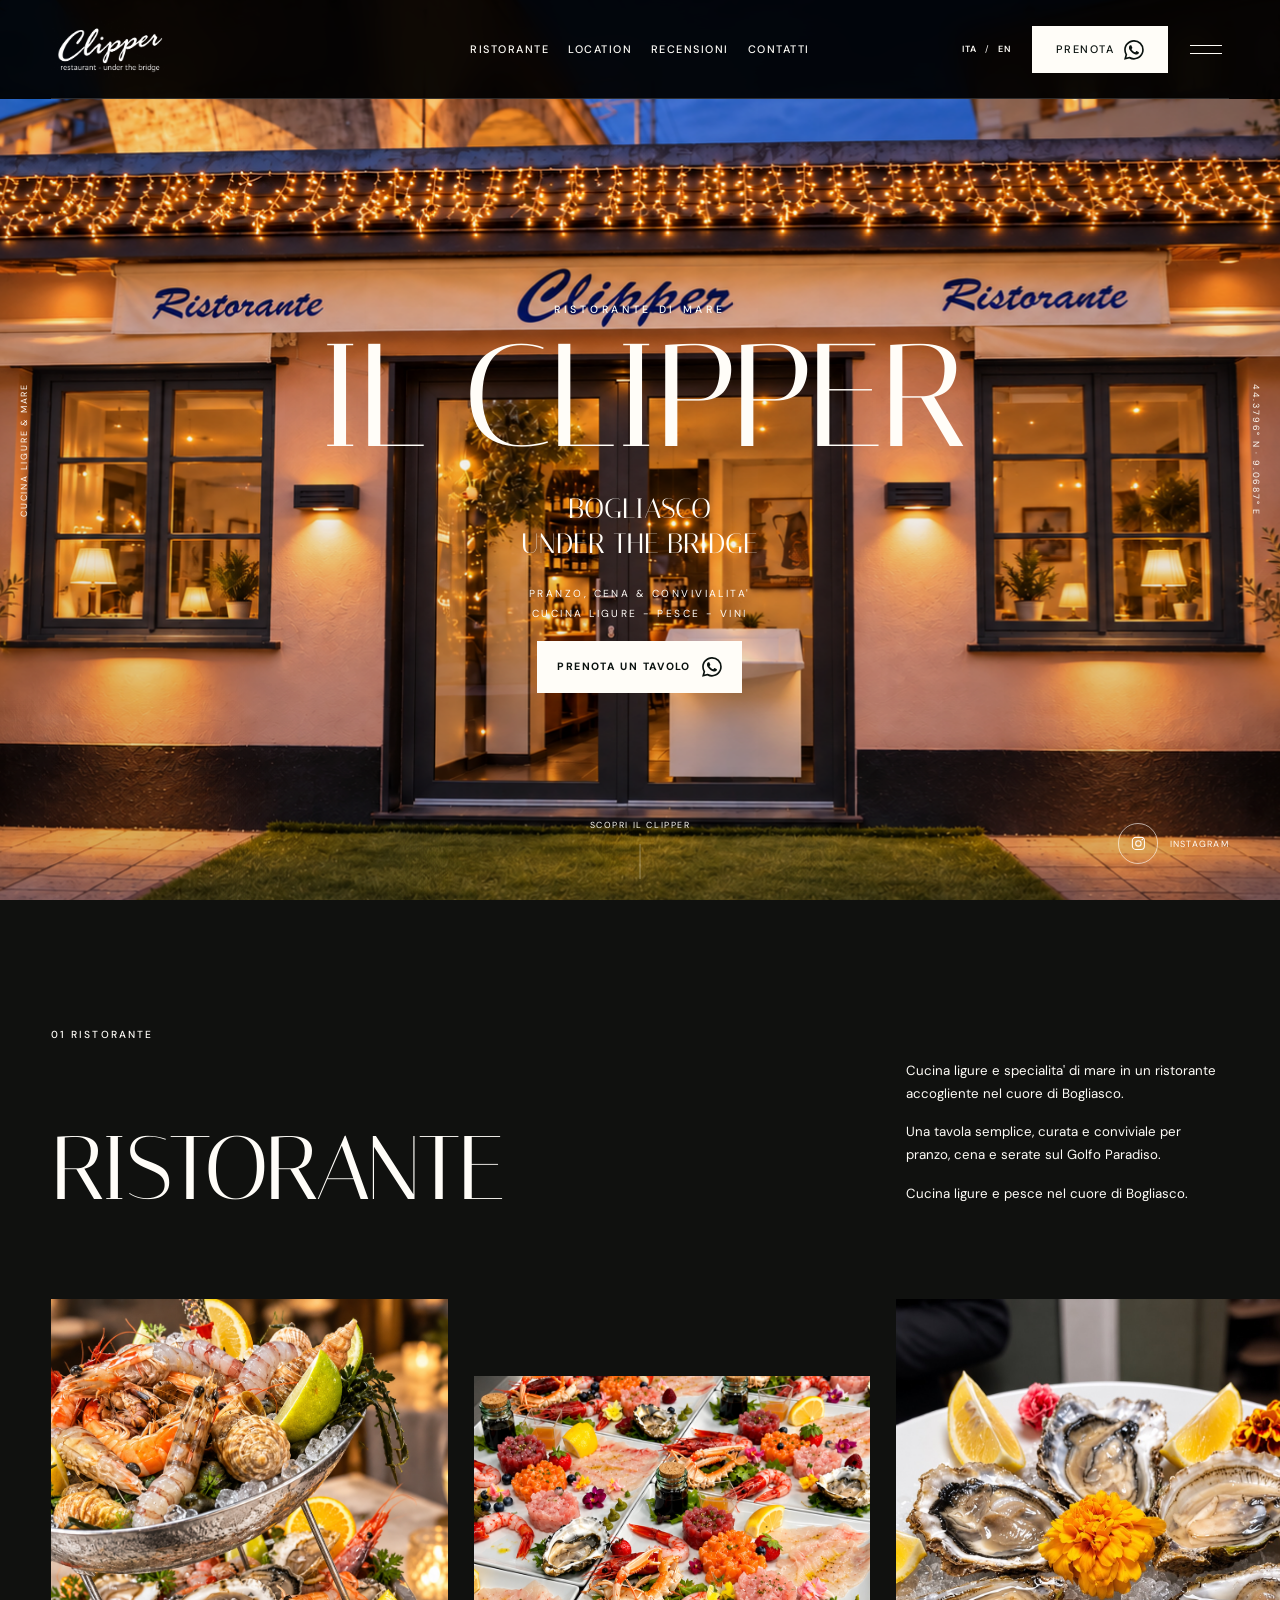
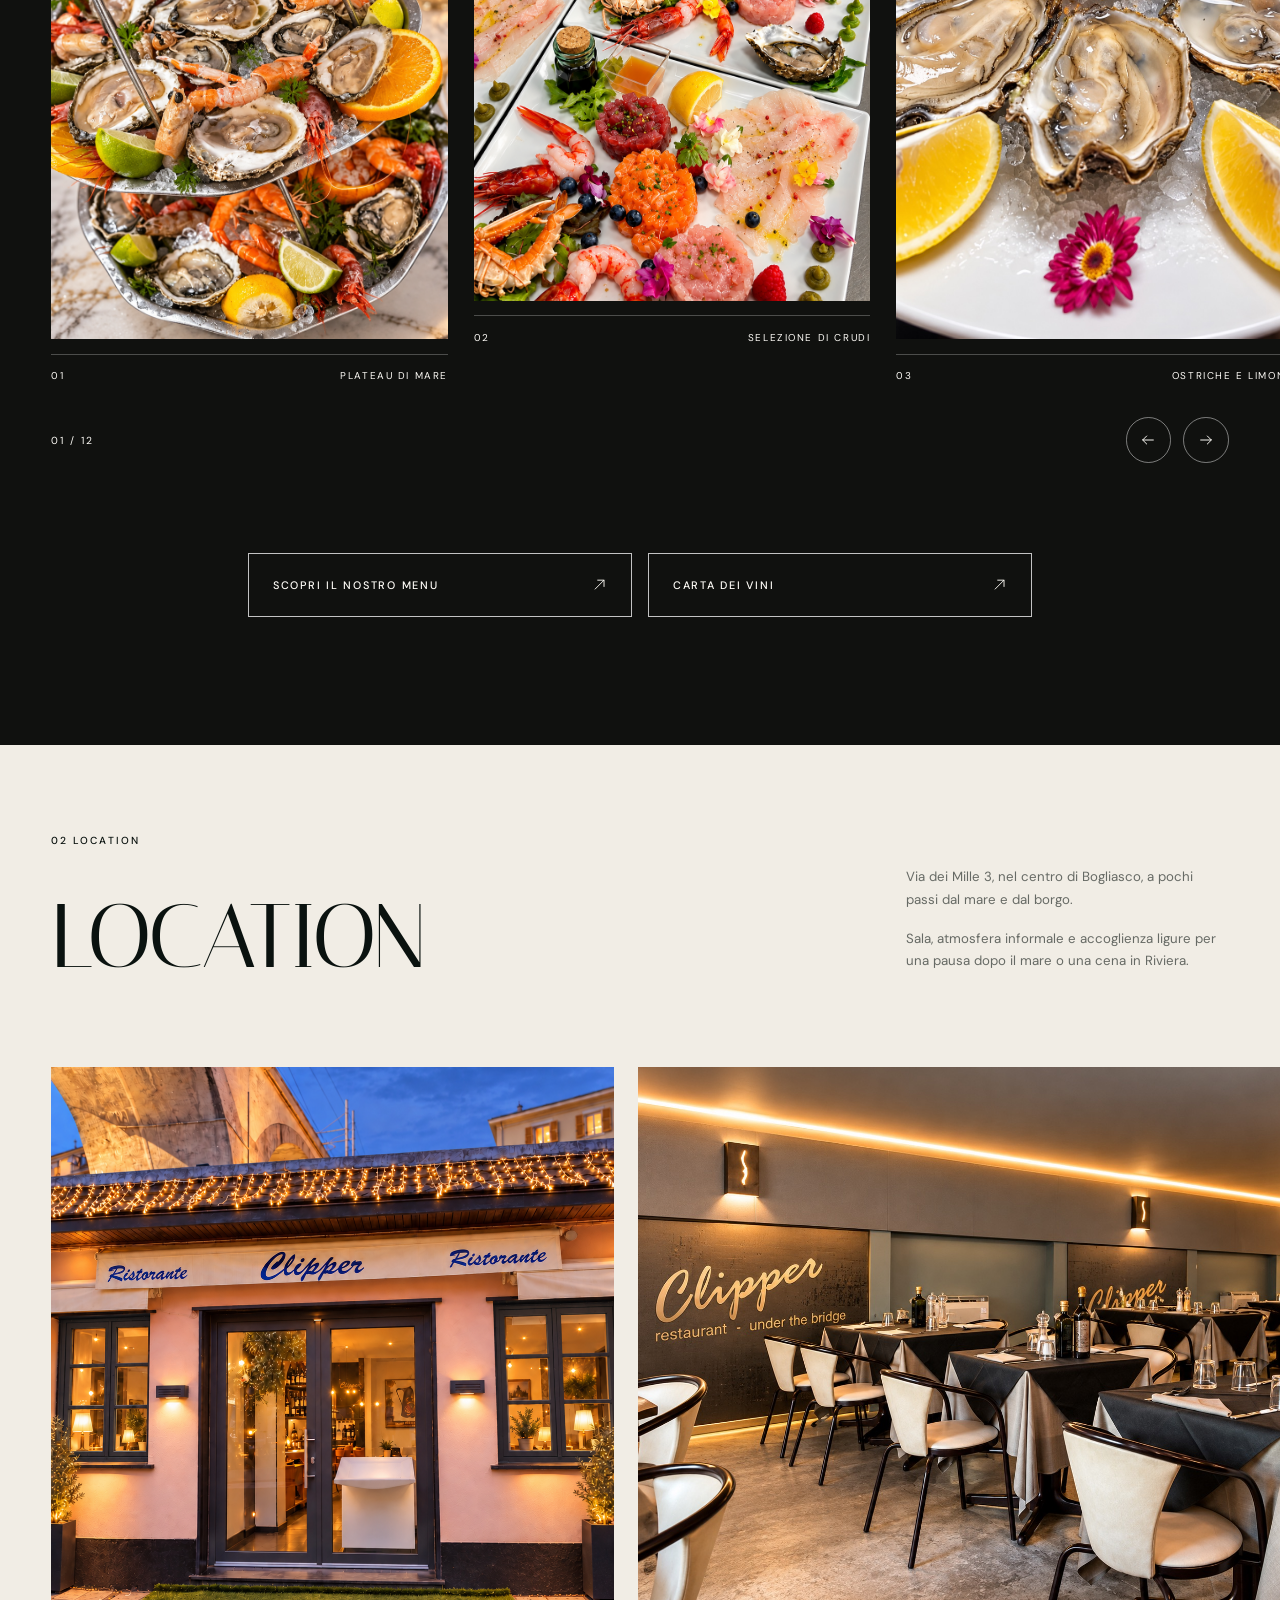
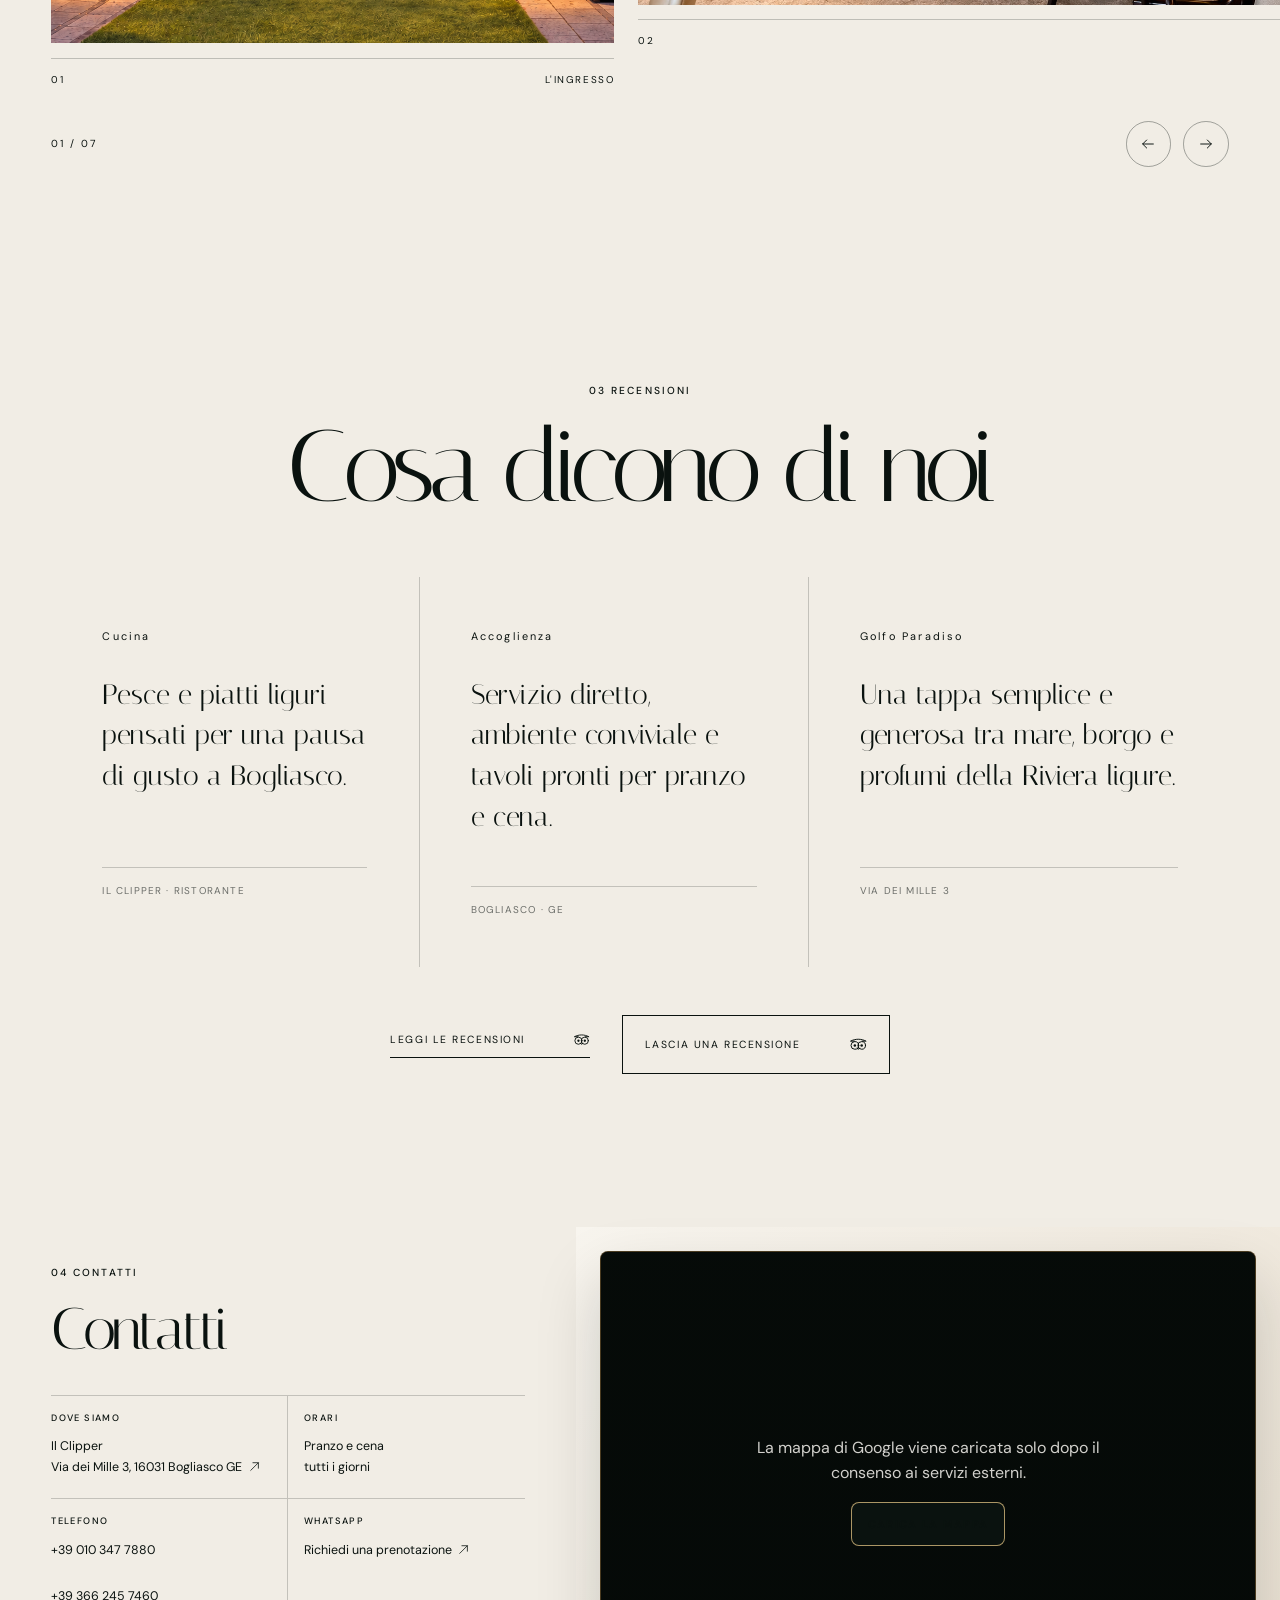
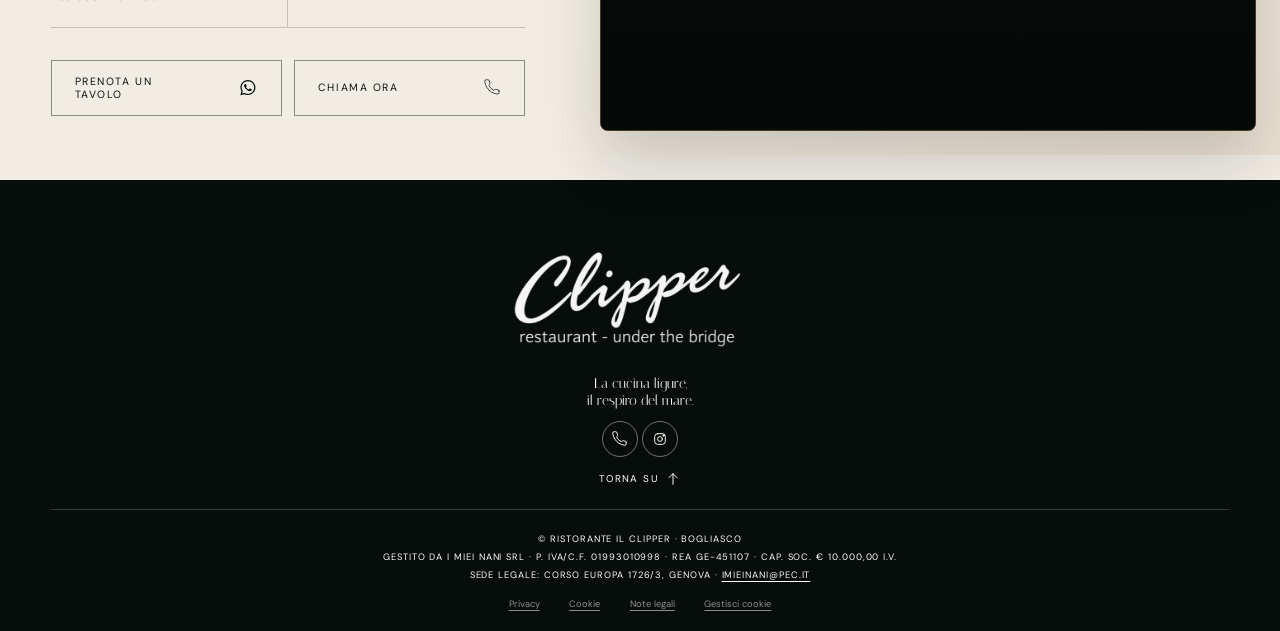
==== commit 89a0fc31: "Add files via upload" ====
--- a/index.html
+++ b/index.html
@@ -1,443 +1,523 @@
 <!doctype html>
-<html class="notranslate" lang="it" translate="no">
+<html lang="it">
   <head>
-    <meta charset="UTF-8" />
-    <meta name="viewport" content="width=device-width, initial-scale=1.0" />
-    <meta name="description" content="ETRA a Genova: ristorante fine dining e galleria d'arte contemporanea in Piazza De Ferrari 4." />
-    <meta name="google" content="notranslate" />
-    <meta name="robots" content="index, follow" />
-    <meta name="theme-color" content="#070d0a" />
-    <meta property="og:title" content="ETRA | Ristorante a Genova" />
-    <meta property="og:description" content="Cucina creativa, arte contemporanea e percorsi degustazione nel cuore di Genova." />
-    <meta property="og:type" content="website" />
-    <meta property="og:url" content="https://etra-genova.depaolidavide20.chatgpt.site/" />
-    <title>ETRA | Ristorante a Genova</title>
-    <link rel="canonical" href="https://etra-genova.depaolidavide20.chatgpt.site/" />
-    <link rel="icon" href="favicon.svg" type="image/svg+xml" />
-    <link rel="preconnect" href="https://fonts.googleapis.com" />
-    <link rel="preconnect" href="https://fonts.gstatic.com" crossorigin />
-    <link rel="preload" as="image" href="assets/hero-location-desktop.png" media="(min-width: 761px)" fetchpriority="high" />
-    <link rel="preload" as="image" href="assets/hero-location-mobile.png" media="(max-width: 760px)" fetchpriority="high" />
+    <meta charset="utf-8" />
+    <meta name="viewport" content="width=device-width, initial-scale=1" />
+    <title>Il Clipper Bogliasco | Ristorante di mare</title>
+    <meta name="description" content="Il Clipper di Bogliasco: ristorante in Via dei Mille 3, tra cucina ligure, specialita di mare, vini e prenotazioni." />
+    <link rel="preload" as="image" href="assets/images/hero/clipper-esterno-desktop.jpg" media="(min-width: 768px)" fetchpriority="high" />
+    <link rel="preload" as="image" href="assets/images/hero/clipper-esterno-mobile.jpg" media="(max-width: 767px)" fetchpriority="high" />
     <link rel="stylesheet" href="site.css" />
-    <script src="site.js?v=17" defer></script>
   </head>
-  <body class="notranslate" translate="no">
-    <a class="skip-link" href="#main" data-i18n="skip">Vai al contenuto</a>
-
-    <header class="site-header" data-header>
-      <a class="brand header-brand-mark" href="#top" aria-label="ETRA, torna all'inizio"><img class="brand-logo-img" src="assets/etra-logo-light.png" alt="ETRA" width="2172" height="724" /></a>
-
-      <nav class="desktop-nav" aria-label="Navigazione principale">
-        <a href="#ristorante" data-i18n="nav.restaurant">Ristorante</a>
-        <a href="#galleria" data-i18n="nav.gallery">Galleria</a>
-        <a href="#recensioni" data-i18n="nav.reviews">Recensioni</a>
-        <a href="#contatti" data-i18n="nav.contacts">Contatti</a>
-      </nav>
-
-      <div class="header-actions">
-        <div class="language-switch" aria-label="Seleziona lingua">
-          <button class="is-active" type="button" data-lang="it" aria-pressed="true">ITA</button>
-          <span>/</span>
-          <button type="button" data-lang="en" aria-pressed="false">EN</button>
-        </div>
-        <a class="book-link" href="https://widget.thefork.com/it/4495685f-8914-46d8-9fa0-df415a9618d3" target="_blank" rel="noreferrer">
-          <span data-i18n="cta.book">Prenota</span>
-          <svg class="ui-icon" viewBox="0 0 24 24" aria-hidden="true"><path d="M5 19 19 5"></path><path d="M9 5h10v10"></path></svg>
+  <body>
+<a class="skip-link" href="#main" data-i18n="skip">Vai al contenuto</a>
+
+<header class="site-header" data-header>
+  <a class="brand brand-mark header-brand-mark" href="#top" aria-label="Il Clipper, torna all'inizio">
+    <img class="brand-logo-img" src="assets/images/brand/clipper-logo-transparent.png" width="1240" height="620" alt="Il Clipper" decoding="async" />
+  </a>
+
+  <nav class="desktop-nav" aria-label="Navigazione principale">
+    <a href="#ristorante" data-i18n="nav.restaurant">Ristorante</a>
+    <a href="#location" data-i18n="nav.location">Location</a>
+    <a href="#recensioni" data-i18n="nav.reviews">Recensioni</a>
+    <a href="#contatti" data-i18n="nav.contacts">Contatti</a>
+  </nav>
+
+  <div class="header-actions">
+    <div class="language-switch" aria-label="Seleziona lingua">
+      <button class="is-active" type="button" data-lang="it" aria-pressed="true">ITA</button>
+      <span>/</span>
+      <button type="button" data-lang="en" aria-pressed="false">EN</button>
+    </div>
+    <a class="book-link" href="#prenota" data-booking-trigger data-context="Prenotazione tavolo">
+      <span data-i18n="cta.book">Prenota</span>
+      <svg class="whatsapp-cta-icon" viewBox="0 0 24 24" aria-hidden="true">
+        <path class="whatsapp-icon-mark" d="M17.472 14.382c-.297-.149-1.758-.867-2.03-.967-.273-.099-.471-.148-.67.15-.197.297-.767.966-.94 1.164-.173.199-.347.223-.644.075-.297-.15-1.255-.463-2.39-1.475-.883-.788-1.48-1.761-1.653-2.059-.173-.297-.018-.458.13-.606.134-.133.298-.347.446-.52.149-.174.198-.298.298-.497.099-.198.05-.371-.025-.52-.075-.149-.669-1.612-.916-2.207-.242-.579-.487-.5-.669-.51-.173-.008-.371-.01-.57-.01-.198 0-.52.074-.792.372-.272.297-1.04 1.016-1.04 2.479 0 1.462 1.065 2.875 1.213 3.074.149.198 2.096 3.2 5.077 4.487.709.306 1.262.489 1.694.625.712.227 1.36.195 1.872.118.571-.085 1.758-.719 2.006-1.413.248-.694.248-1.289.173-1.413-.074-.124-.272-.198-.57-.347M12.051 21.785h-.004a9.87 9.87 0 0 1-5.031-1.378l-.361-.214-3.741.982.999-3.648-.235-.374a9.86 9.86 0 0 1-1.51-5.26c.002-5.45 4.436-9.884 9.889-9.884a9.822 9.822 0 0 1 6.988 2.899 9.825 9.825 0 0 1 2.893 6.994c-.003 5.45-4.437 9.883-9.887 9.883M20.52 3.449A11.815 11.815 0 0 0 12.05 0C5.495 0 .16 5.335.157 11.892c0 2.096.547 4.142 1.588 5.946L.057 24l6.305-1.654a11.882 11.882 0 0 0 5.683 1.448h.005c6.554 0 11.89-5.335 11.893-11.893A11.821 11.821 0 0 0 20.52 3.449"></path>
+      </svg>
+    </a>
+    <button class="menu-toggle" type="button" aria-label="Apri il menu" aria-expanded="false" aria-controls="mobile-menu">
+      <span></span><span></span>
+    </button>
+  </div>
+</header>
+
+<div class="mobile-menu" id="mobile-menu" role="dialog" aria-modal="true" aria-labelledby="mobile-menu-title" aria-hidden="true">
+  <button class="menu-backdrop" type="button" aria-label="Chiudi il menu" data-menu-close></button>
+  <div class="menu-panel" tabindex="-1">
+    <p class="menu-panel-kicker" id="mobile-menu-title">Il Clipper · Bogliasco</p>
+    <nav aria-label="Navigazione mobile">
+      <a href="#ristorante"><span>01</span><b data-i18n="nav.restaurant">Ristorante</b><svg class="ui-icon" viewBox="0 0 24 24" aria-hidden="true"><path d="M5 5 19 19"></path><path d="M10 19h9v-9"></path></svg></a>
+      <a href="#location"><span>02</span><b data-i18n="nav.location">Location</b><svg class="ui-icon" viewBox="0 0 24 24" aria-hidden="true"><path d="M5 5 19 19"></path><path d="M10 19h9v-9"></path></svg></a>
+      <a href="#recensioni"><span>03</span><b data-i18n="nav.reviews">Recensioni</b><svg class="ui-icon" viewBox="0 0 24 24" aria-hidden="true"><path d="M5 5 19 19"></path><path d="M10 19h9v-9"></path></svg></a>
+      <a href="#contatti"><span>04</span><b data-i18n="nav.contacts">Contatti</b><svg class="ui-icon" viewBox="0 0 24 24" aria-hidden="true"><path d="M5 5 19 19"></path><path d="M10 19h9v-9"></path></svg></a>
+    </nav>
+    <a class="menu-book" href="#prenota" data-booking-trigger data-context="Prenotazione tavolo">
+      <span data-i18n="cta.bookTable">Prenota un tavolo</span>
+      <svg class="whatsapp-cta-icon" viewBox="0 0 24 24" aria-hidden="true">
+        <path class="whatsapp-icon-mark" d="M17.472 14.382c-.297-.149-1.758-.867-2.03-.967-.273-.099-.471-.148-.67.15-.197.297-.767.966-.94 1.164-.173.199-.347.223-.644.075-.297-.15-1.255-.463-2.39-1.475-.883-.788-1.48-1.761-1.653-2.059-.173-.297-.018-.458.13-.606.134-.133.298-.347.446-.52.149-.174.198-.298.298-.497.099-.198.05-.371-.025-.52-.075-.149-.669-1.612-.916-2.207-.242-.579-.487-.5-.669-.51-.173-.008-.371-.01-.57-.01-.198 0-.52.074-.792.372-.272.297-1.04 1.016-1.04 2.479 0 1.462 1.065 2.875 1.213 3.074.149.198 2.096 3.2 5.077 4.487.709.306 1.262.489 1.694.625.712.227 1.36.195 1.872.118.571-.085 1.758-.719 2.006-1.413.248-.694.248-1.289.173-1.413-.074-.124-.272-.198-.57-.347M12.051 21.785h-.004a9.87 9.87 0 0 1-5.031-1.378l-.361-.214-3.741.982.999-3.648-.235-.374a9.86 9.86 0 0 1-1.51-5.26c.002-5.45 4.436-9.884 9.889-9.884a9.822 9.822 0 0 1 6.988 2.899 9.825 9.825 0 0 1 2.893 6.994c-.003 5.45-4.437 9.883-9.887 9.883M20.52 3.449A11.815 11.815 0 0 0 12.05 0C5.495 0 .16 5.335.157 11.892c0 2.096.547 4.142 1.588 5.946L.057 24l6.305-1.654a11.882 11.882 0 0 0 5.683 1.448h.005c6.554 0 11.89-5.335 11.893-11.893A11.821 11.821 0 0 0 20.52 3.449"></path>
+      </svg>
+    </a>
+    <div class="mobile-menu-meta">
+      <p>Ristorante di mare<br />Bogliasco, GE</p>
+      <div>
+        <a href="tel:+390103477880">+39 010 347 7880</a>
+        <a href="https://www.google.com/maps/search/?api=1&amp;query=Il%20Clipper%20Via%20dei%20Mille%203%20Bogliasco" target="_blank" rel="noreferrer">Maps <svg class="ui-icon" viewBox="0 0 24 24" aria-hidden="true"><path d="M5 19 19 5"></path><path d="M9 5h10v10"></path></svg></a>
+        <a href="tel:+393662457460">WhatsApp <svg class="ui-icon" viewBox="0 0 24 24" aria-hidden="true"><path d="M5 19 19 5"></path><path d="M9 5h10v10"></path></svg></a>
+      </div>
+    </div>
+  </div>
+</div>
+
+<main id="main">
+  <section class="hero" id="top" aria-label="Il Clipper di Bogliasco, ristorante di mare">
+    <div class="hero-carousel" data-hero-carousel aria-hidden="true">
+      <div class="hero-slide hero-slide--esterno is-active" data-hero-slide data-slide-index="0">
+        <picture class="hero-slide-picture">
+          <source media="(max-width: 767px)" srcset="assets/images/hero/clipper-esterno-mobile-v2.png" />
+          <source media="(min-width: 768px)" srcset="assets/images/hero/clipper-esterno-desktop-v2.png" />
+          <img
+            class="hero-slide-image"
+            src="assets/images/hero/clipper-esterno-desktop-v2.png"
+            width="1672"
+            height="941"
+            alt=""
+            fetchpriority="high"
+            decoding="async"
+          />
+        </picture>
+      </div>
+      <div class="hero-slide hero-slide--buffet" data-hero-slide data-slide-index="1">
+        <picture class="hero-slide-picture">
+          <source media="(max-width: 767px)" data-srcset="assets/images/hero/clipper-buffet-mobile.jpg" />
+          <source media="(min-width: 768px)" data-srcset="assets/images/hero/clipper-buffet-desktop.jpg" />
+          <img
+            class="hero-slide-image"
+            src="[data-uri]"
+            data-src="assets/images/hero/clipper-buffet-desktop.jpg"
+            width="1672"
+            height="941"
+            alt=""
+            decoding="async"
+          />
+        </picture>
+      </div>
+      <div class="hero-slide hero-slide--interno" data-hero-slide data-slide-index="2">
+        <picture class="hero-slide-picture">
+          <source media="(max-width: 767px)" data-srcset="assets/images/hero/clipper-interno-mobile.jpg" />
+          <source media="(min-width: 768px)" data-srcset="assets/images/hero/clipper-interno-desktop.jpg" />
+          <img
+            class="hero-slide-image"
+            src="[data-uri]"
+            data-src="assets/images/hero/clipper-interno-desktop.jpg"
+            width="1672"
+            height="940"
+            alt=""
+            decoding="async"
+          />
+        </picture>
+      </div>
+      <div class="hero-slide hero-slide--servizio" data-hero-slide data-slide-index="3">
+        <picture class="hero-slide-picture">
+          <source media="(max-width: 767px)" data-srcset="assets/images/hero/clipper-servizio-mobile.png" />
+          <source media="(min-width: 768px)" data-srcset="assets/images/hero/clipper-servizio-desktop.png" />
+          <img
+            class="hero-slide-image"
+            src="[data-uri]"
+            data-src="assets/images/hero/clipper-servizio-desktop.png"
+            width="1672"
+            height="941"
+            alt=""
+            decoding="async"
+          />
+        </picture>
+      </div>
+    </div>
+    <div class="hero-shade"></div>
+
+    <div class="hero-title-wrap">
+      <p class="hero-overline" data-i18n="hero.overline">Ristorante di mare</p>
+      <h1><span class="hero-title-desktop">Il Clipper</span><span class="hero-title-mobile">IL CLIPPER</span></h1>
+      <div class="hero-address">
+        <p>Bogliasco</p>
+        <p>Under the Bridge</p>
+      </div>
+      <p class="hero-hours" data-i18n-html="hero.hours"><span>PRANZO, CENA &amp; CONVIVIALITA'</span> CUCINA LIGURE - PESCE - VINI</p>
+      <div class="hero-actions" aria-label="Azioni principali">
+        <a class="hero-primary" href="#prenota" data-booking-trigger data-context="Prenotazione tavolo">
+          <span data-i18n="cta.bookTable">Prenota un tavolo</span>
+          <svg class="whatsapp-cta-icon" viewBox="0 0 24 24" aria-hidden="true">
+            <path class="whatsapp-icon-mark" d="M17.472 14.382c-.297-.149-1.758-.867-2.03-.967-.273-.099-.471-.148-.67.15-.197.297-.767.966-.94 1.164-.173.199-.347.223-.644.075-.297-.15-1.255-.463-2.39-1.475-.883-.788-1.48-1.761-1.653-2.059-.173-.297-.018-.458.13-.606.134-.133.298-.347.446-.52.149-.174.198-.298.298-.497.099-.198.05-.371-.025-.52-.075-.149-.669-1.612-.916-2.207-.242-.579-.487-.5-.669-.51-.173-.008-.371-.01-.57-.01-.198 0-.52.074-.792.372-.272.297-1.04 1.016-1.04 2.479 0 1.462 1.065 2.875 1.213 3.074.149.198 2.096 3.2 5.077 4.487.709.306 1.262.489 1.694.625.712.227 1.36.195 1.872.118.571-.085 1.758-.719 2.006-1.413.248-.694.248-1.289.173-1.413-.074-.124-.272-.198-.57-.347M12.051 21.785h-.004a9.87 9.87 0 0 1-5.031-1.378l-.361-.214-3.741.982.999-3.648-.235-.374a9.86 9.86 0 0 1-1.51-5.26c.002-5.45 4.436-9.884 9.889-9.884a9.822 9.822 0 0 1 6.988 2.899 9.825 9.825 0 0 1 2.893 6.994c-.003 5.45-4.437 9.883-9.887 9.883M20.52 3.449A11.815 11.815 0 0 0 12.05 0C5.495 0 .16 5.335.157 11.892c0 2.096.547 4.142 1.588 5.946L.057 24l6.305-1.654a11.882 11.882 0 0 0 5.683 1.448h.005c6.554 0 11.89-5.335 11.893-11.893A11.821 11.821 0 0 0 20.52 3.449"></path>
+          </svg>
         </a>
-        <button class="menu-toggle" type="button" aria-label="Apri il menu" aria-expanded="false" aria-controls="mobile-menu">
-          <span></span><span></span>
-        </button>
-      </div>
+      </div>
+    </div>
+
+    <div class="hero-socials" aria-label="Link utili Il Clipper">
+      <a class="hero-social-link" href="https://www.instagram.com/clipper_bogliasco?stkn=ZTdsMnYxZDh4aXh3" target="_blank" rel="noreferrer" aria-label="Apri Instagram di Il Clipper">
+        <svg viewBox="0 0 24 24" aria-hidden="true"><rect x="4" y="4" width="16" height="16" rx="4.5"></rect><circle cx="12" cy="12" r="3.6"></circle><circle class="instagram-dot" cx="17.2" cy="6.8" r="1.15"></circle></svg>
+        <span>Instagram</span>
+      </a>
+    </div>
+
+    <div class="hero-edge hero-edge-left" data-i18n="hero.edge">Cucina ligure &amp; mare</div>
+    <div class="hero-edge hero-edge-right">44.3796&deg; N · 9.0687&deg; E</div>
+
+    <a class="scroll-cue" href="#ristorante" aria-label="Scopri Il Clipper">
+      <span data-i18n="hero.discover">Scopri Il Clipper</span>
+      <i aria-hidden="true"></i>
+    </a>
+
+  </section>
+
+  <section class="restaurant-section section-dark" id="ristorante">
+    <div class="section-heading reveal">
+      <p class="section-kicker" data-i18n="restaurant.kicker">01 Ristorante</p>
+      <h2 data-i18n="nav.restaurant">Ristorante</h2>
+      <div class="heading-copy">
+        <p data-i18n="restaurant.copy1">Cucina ligure e specialita' di mare in un ristorante accogliente nel cuore di Bogliasco.</p>
+        <p data-i18n="restaurant.copy2">Una tavola semplice, curata e conviviale per pranzo, cena e serate sul Golfo Paradiso.</p>
+        <p class="restaurant-mobile-copy" data-i18n="restaurant.mobileCopy">Cucina ligure e pesce nel cuore di Bogliasco.</p>
+      </div>
+    </div>
+
+    <div class="food-carousel reveal reveal-delay">
+      <div class="food-track" data-food-track tabindex="0" aria-label="Carosello dei piatti di Il Clipper">
+        <figure class="food-card"><img src="assets/images/restaurant/clipper-ristorante-15.png" width="1086" height="1448" loading="lazy" decoding="async" alt="Plateau a tre piani con crostacei, ostriche e agrumi" /><figcaption><span>01</span><p data-i18n="food.catch">Plateau di mare</p></figcaption></figure>
+        <figure class="food-card food-card-offset"><img src="assets/images/restaurant/clipper-ristorante-09.png" width="941" height="1672" loading="lazy" decoding="async" alt="Selezione di crudi di mare, crostacei, tartare e ostriche" /><figcaption><span>02</span><p data-i18n="food.rawSelection">Selezione di crudi</p></figcaption></figure>
+        <figure class="food-card"><img src="assets/images/restaurant/clipper-ristorante-03.jpg" width="997" height="1578" loading="lazy" decoding="async" alt="Ostriche su ghiaccio con limone e fiori" /><figcaption><span>03</span><p data-i18n="food.stockfish">Ostriche e limone</p></figcaption></figure>
+        <figure class="food-card food-card-offset"><img src="assets/images/restaurant/clipper-ristorante-10.png" width="940" height="1674" loading="lazy" decoding="async" alt="Spaghetti alle vongole veraci con prezzemolo" /><figcaption><span>04</span><p data-i18n="food.clams">Spaghetti alle vongole</p></figcaption></figure>
+        <figure class="food-card"><img src="assets/images/restaurant/clipper-ristorante-aragosta.png" width="1122" height="1402" loading="lazy" decoding="async" alt="Pasta all'aragosta servita su piatti eleganti" /><figcaption><span>05</span><p>Aragosta e pasta</p></figcaption></figure>
+        <figure class="food-card food-card-offset"><img src="assets/images/restaurant/clipper-ristorante-11.png" width="1086" height="1448" loading="lazy" decoding="async" alt="Spaghetti alla crema di pistacchio con gambero rosso" /><figcaption><span>06</span><p data-i18n="food.pistachioPasta">Pistacchio e gambero</p></figcaption></figure>
+        <figure class="food-card"><img src="assets/images/restaurant/clipper-ristorante-07.png" width="1122" height="1402" loading="lazy" decoding="async" alt="Filetto di pesce su crema verde con fiori eduli" /><figcaption><span>07</span><p data-i18n="food.fish">Filetto delicato</p></figcaption></figure>
+        <figure class="food-card food-card-offset"><img src="assets/images/restaurant/clipper-ristorante-tagliata.png" width="1122" height="1402" loading="lazy" decoding="async" alt="Tagliata di manzo con rucola, pomodoro e grana" /><figcaption><span>08</span><p>Tagliata, rucola e grana</p></figcaption></figure>
+        <figure class="food-card"><img src="assets/images/restaurant/clipper-ristorante-12.png" width="1086" height="1448" loading="lazy" decoding="async" alt="Insalata di mare con crostacei, molluschi e prezzemolo" /><figcaption><span>09</span><p data-i18n="food.seafoodSalad">Insalata di mare</p></figcaption></figure>
+        <figure class="food-card food-card-offset"><img src="assets/images/restaurant/clipper-ristorante-13.png" width="1086" height="1448" loading="lazy" decoding="async" alt="Polpo arrostito con crema di patate e chips croccanti" /><figcaption><span>10</span><p data-i18n="food.octopus">Polpo arrostito</p></figcaption></figure>
+        <figure class="food-card"><img src="assets/images/restaurant/clipper-ristorante-14.png" width="1086" height="1448" loading="lazy" decoding="async" alt="Tris di tartare di pesce con frutti rossi e salse" /><figcaption><span>11</span><p data-i18n="food.tartare">Tris di tartare</p></figcaption></figure>
+        <figure class="food-card food-card-offset"><img src="assets/images/restaurant/clipper-ristorante-perrier-jouet.png" width="1024" height="1536" loading="lazy" decoding="async" alt="Bottiglia di Champagne Perrier-Jouet Blanc de Blancs e calice" /><figcaption><span>12</span><p>Champagne Perrier-Jouet</p></figcaption></figure>
+      </div>
+
+      <div class="carousel-footer">
+        <p><span data-food-current>01</span> / 12</p>
+        <div class="carousel-arrows">
+          <button type="button" data-food-prev aria-label="Piatto precedente"><svg class="ui-icon" viewBox="0 0 24 24" aria-hidden="true"><path d="M20 12H4"></path><path d="m10 6-6 6 6 6"></path></svg></button>
+          <button type="button" data-food-next aria-label="Piatto successivo"><svg class="ui-icon" viewBox="0 0 24 24" aria-hidden="true"><path d="M4 12h16"></path><path d="m14 6 6 6-6 6"></path></svg></button>
+        </div>
+      </div>
+    </div>
+
+    <div class="center-cta reveal">
+      <a class="outline-button" href="#carta-menu" data-card-trigger="food">
+        <span data-i18n="cta.menu">Scopri il nostro menu</span><svg class="ui-icon" viewBox="0 0 24 24" aria-hidden="true"><path d="M5 19 19 5"></path><path d="M9 5h10v10"></path></svg>
+      </a>
+      <a class="outline-button" href="#carta-vini" data-card-trigger="wine">
+        <span data-i18n="cta.wine">Carta dei Vini</span><svg class="ui-icon" viewBox="0 0 24 24" aria-hidden="true"><path d="M5 19 19 5"></path><path d="M9 5h10v10"></path></svg>
+      </a>
+    </div>
+  </section>
+
+  <section class="location-section" id="location">
+    <div class="section-heading location-heading reveal">
+      <p class="section-kicker" data-i18n="location.kicker">02 Location</p>
+      <h2 data-i18n="nav.location">Location</h2>
+      <div class="heading-copy">
+        <p data-i18n="location.copy1">Via dei Mille 3, nel centro di Bogliasco, a pochi passi dal mare e dal borgo.</p>
+        <p data-i18n="location.copy2">Sala, atmosfera informale e accoglienza ligure per una pausa dopo il mare o una cena in Riviera.</p>
+      </div>
+    </div>
+
+    <div class="location-carousel reveal reveal-delay">
+      <div class="location-track" data-location-track tabindex="0" aria-label="Carosello degli ambienti di Il Clipper">
+        <figure class="location-card"><img src="assets/images/location/clipper-location-01-v2.png" width="1122" height="1402" loading="lazy" decoding="async" alt="Ingresso esterno del ristorante Il Clipper con infissi antracite" /><figcaption><span>01</span><p data-i18n="location.front">L'ingresso</p></figcaption></figure>
+        <figure class="location-card"><img src="assets/images/location/clipper-location-02.jpg" width="1448" height="1086" loading="lazy" decoding="async" alt="Sala interna del ristorante con tavoli apparecchiati" /><figcaption><span>02</span><p data-i18n="location.room">La sala</p></figcaption></figure>
+        <figure class="location-card"><img src="assets/images/location/clipper-location-03-v2.png" width="1091" height="1441" loading="lazy" decoding="async" alt="Dehor esterno coperto con infissi antracite" /><figcaption><span>03</span><p data-i18n="location.table">Il dehor</p></figcaption></figure>
+        <figure class="location-card"><img src="assets/images/location/clipper-location-09.png" width="1086" height="1448" loading="lazy" decoding="async" alt="Sala del ristorante apparecchiata per un evento" /><figcaption><span>04</span><p data-i18n="location.terrace1">La sala eventi</p></figcaption></figure>
+        <figure class="location-card"><img src="assets/images/location/clipper-location-oceano.png" width="1086" height="1448" loading="lazy" decoding="async" alt="Tavola elegante apparecchiata con vista sul mare" /><figcaption><span>05</span><p>La tavola sul mare</p></figcaption></figure>
+        <figure class="location-card"><img src="assets/images/location/clipper-location-07.png" width="1086" height="1448" loading="lazy" decoding="async" alt="Installazione floreale sospesa nella sala del ristorante" /><figcaption><span>06</span><p data-i18n="location.terrace3">I dettagli</p></figcaption></figure>
+        <figure class="location-card"><img src="assets/images/location/clipper-location-08.png" width="1024" height="1536" loading="lazy" decoding="async" alt="Sala con tavolo apparecchiato e parete delle maglie Sampdoria" /><figcaption><span>07</span><p data-i18n="location.gallery">La parete Sampdoria</p></figcaption></figure>
+      </div>
+
+      <div class="carousel-footer carousel-footer-dark">
+        <p><span data-location-current>01</span> / 07</p>
+        <div class="carousel-arrows">
+          <button type="button" data-location-prev aria-label="Ambiente precedente"><svg class="ui-icon" viewBox="0 0 24 24" aria-hidden="true"><path d="M20 12H4"></path><path d="m10 6-6 6 6 6"></path></svg></button>
+          <button type="button" data-location-next aria-label="Ambiente successivo"><svg class="ui-icon" viewBox="0 0 24 24" aria-hidden="true"><path d="M4 12h16"></path><path d="m14 6 6 6-6 6"></path></svg></button>
+        </div>
+      </div>
+    </div>
+  </section>
+
+  <section class="reviews-section" id="recensioni">
+    <div class="reviews-intro reveal">
+      <div>
+        <p class="section-kicker" data-i18n="reviews.kicker">03 Recensioni</p>
+        <h2 data-i18n="reviews.title">Cosa dicono di noi</h2>
+      </div>
+    </div>
+
+    <div class="review-grid reveal reveal-delay">
+      <article class="review-card"><div class="stars" data-i18n="reviews.cardLabel1">Cucina</div><blockquote data-i18n="reviews.quote1">Pesce e piatti liguri pensati per una pausa di gusto a Bogliasco.</blockquote><p data-i18n="reviews.author1">Il Clipper · Ristorante</p></article>
+      <article class="review-card"><div class="stars" data-i18n="reviews.cardLabel2">Accoglienza</div><blockquote data-i18n="reviews.quote2">Servizio diretto, ambiente conviviale e tavoli pronti per pranzo e cena.</blockquote><p data-i18n="reviews.author2">Bogliasco · GE</p></article>
+      <article class="review-card"><div class="stars" data-i18n="reviews.cardLabel3">Golfo Paradiso</div><blockquote data-i18n="reviews.quote3">Una tappa semplice e generosa tra mare, borgo e profumi della Riviera ligure.</blockquote><p data-i18n="reviews.author3">Via dei Mille 3</p></article>
+    </div>
+
+    <div class="reviews-link reveal">
+      <a class="review-text-link" href="https://www.tripadvisor.it/Restaurant_Review-g678225-d2251277-Reviews-Ristorante_Clipper-Bogliasco_Italian_Riviera_Liguria.html" target="_blank" rel="noreferrer">
+        <span data-i18n="reviews.read">Leggi le recensioni</span><svg class="tripadvisor-icon" viewBox="0 0 32 32" aria-hidden="true"><path d="M2.8 10.5c4.05-2.12 8.46-3.18 13.2-3.18s9.15 1.06 13.2 3.18"></path><path d="M3.78 10.62h5.5"></path><path d="M22.72 10.62h5.5"></path><circle cx="10.1" cy="18" r="6.6"></circle><circle cx="21.9" cy="18" r="6.6"></circle><circle cx="10.1" cy="18" r="2.16"></circle><circle cx="21.9" cy="18" r="2.16"></circle><path d="m14.08 22.64 1.92 2.24 1.92-2.24"></path></svg>
+      </a>
+      <a class="review-cta" href="https://www.tripadvisor.it/UserReviewEdit-g678225-d2251277-Ristorante_Clipper-Bogliasco_Italian_Riviera_Liguria.html" target="_blank" rel="noreferrer">
+        <span data-i18n="reviews.leave">Lascia una recensione</span><svg class="tripadvisor-icon" viewBox="0 0 32 32" aria-hidden="true"><path d="M2.8 10.5c4.05-2.12 8.46-3.18 13.2-3.18s9.15 1.06 13.2 3.18"></path><path d="M3.78 10.62h5.5"></path><path d="M22.72 10.62h5.5"></path><circle cx="10.1" cy="18" r="6.6"></circle><circle cx="21.9" cy="18" r="6.6"></circle><circle cx="10.1" cy="18" r="2.16"></circle><circle cx="21.9" cy="18" r="2.16"></circle><path d="m14.08 22.64 1.92 2.24 1.92-2.24"></path></svg>
+      </a>
+    </div>
+  </section>
+
+  <section class="contact-section" id="contatti">
+    <div class="contact-panel reveal">
+      <p class="section-kicker" data-i18n="contacts.kicker">04 Contatti</p>
+      <h2 data-i18n="contacts.title">Contatti</h2>
+
+      <div class="contact-list">
+        <div>
+          <h3 data-i18n="contacts.where">Dove siamo</h3>
+          <a href="https://www.google.com/maps/search/?api=1&amp;query=Il%20Clipper%20Via%20dei%20Mille%203%20Bogliasco" target="_blank" rel="noreferrer">
+            Il Clipper<br />Via dei Mille 3, 16031 Bogliasco GE <svg class="ui-icon" viewBox="0 0 24 24" aria-hidden="true"><path d="M5 19 19 5"></path><path d="M9 5h10v10"></path></svg>
+          </a>
+        </div>
+        <div>
+          <h3 data-i18n="contacts.hoursLabel">Orari</h3>
+          <p data-i18n-html="contacts.hours">Pranzo e cena<br />tutti i giorni</p>
+        </div>
+        <div class="contact-phone-cell">
+          <h3 data-i18n="contacts.phone">Telefono</h3>
+          <div class="contact-phone-row">
+            <a class="contact-phone-link" href="tel:+390103477880">+39 010 347 7880</a>
+            <a class="contact-phone-link" href="tel:+393662457460">+39 366 245 7460</a>
+          </div>
+        </div>
+        <div>
+          <h3 data-i18n="contacts.whatsapp">WhatsApp</h3>
+          <a href="#prenota" data-booking-trigger data-context="Prenotazione tavolo">Richiedi una prenotazione <svg class="ui-icon" viewBox="0 0 24 24" aria-hidden="true"><path d="M5 19 19 5"></path><path d="M9 5h10v10"></path></svg></a>
+        </div>
+      </div>
+
+      <div class="contact-actions">
+        <a class="contact-book" href="#prenota" data-booking-trigger data-context="Prenotazione tavolo">
+          <span data-i18n="cta.bookTable">Prenota un tavolo</span>
+          <svg class="whatsapp-cta-icon" viewBox="0 0 24 24" aria-hidden="true"><path class="whatsapp-icon-mark" d="M17.472 14.382c-.297-.149-1.758-.867-2.03-.967-.273-.099-.471-.148-.67.15-.197.297-.767.966-.94 1.164-.173.199-.347.223-.644.075-.297-.15-1.255-.463-2.39-1.475-.883-.788-1.48-1.761-1.653-2.059-.173-.297-.018-.458.13-.606.134-.133.298-.347.446-.52.149-.174.198-.298.298-.497.099-.198.05-.371-.025-.52-.075-.149-.669-1.612-.916-2.207-.242-.579-.487-.5-.669-.51-.173-.008-.371-.01-.57-.01-.198 0-.52.074-.792.372-.272.297-1.04 1.016-1.04 2.479 0 1.462 1.065 2.875 1.213 3.074.149.198 2.096 3.2 5.077 4.487.709.306 1.262.489 1.694.625.712.227 1.36.195 1.872.118.571-.085 1.758-.719 2.006-1.413.248-.694.248-1.289.173-1.413-.074-.124-.272-.198-.57-.347M12.051 21.785h-.004a9.87 9.87 0 0 1-5.031-1.378l-.361-.214-3.741.982.999-3.648-.235-.374a9.86 9.86 0 0 1-1.51-5.26c.002-5.45 4.436-9.884 9.889-9.884a9.822 9.822 0 0 1 6.988 2.899 9.825 9.825 0 0 1 2.893 6.994c-.003 5.45-4.437 9.883-9.887 9.883M20.52 3.449A11.815 11.815 0 0 0 12.05 0C5.495 0 .16 5.335.157 11.892c0 2.096.547 4.142 1.588 5.946L.057 24l6.305-1.654a11.882 11.882 0 0 0 5.683 1.448h.005c6.554 0 11.89-5.335 11.893-11.893A11.821 11.821 0 0 0 20.52 3.449"></path></svg>
+        </a>
+        <a class="contact-book contact-call" href="tel:+390103477880">
+          <span data-i18n="cta.call">Chiama ora</span>
+          <svg class="phone-line-icon" viewBox="0 0 24 24" aria-hidden="true"><path d="M21.3 16.9v2.35a2.1 2.1 0 0 1-2.28 2.1 20.1 20.1 0 0 1-8.76-3.12 19.7 19.7 0 0 1-6.08-6.08 20.1 20.1 0 0 1-3.12-8.8A2.1 2.1 0 0 1 3.15 1.1h2.35a2.1 2.1 0 0 1 2.08 1.8c.13 1 .36 1.98.7 2.92a2.1 2.1 0 0 1-.48 2.17L6.8 9a16.1 16.1 0 0 0 7.2 7.2l1.01-1a2.1 2.1 0 0 1 2.17-.49c.94.35 1.92.58 2.92.71a2.1 2.1 0 0 1 1.2 1.48Z"></path></svg>
+        </a>
+      </div>
+    </div>
+
+    <div class="map-wrap reveal reveal-delay">
+      <div class="map-frame">
+        <iframe title="Mappa di Il Clipper Bogliasco" data-map-src="https://www.google.com/maps?q=Il%20Clipper%2C%20Via%20dei%20Mille%203%2C%2016031%20Bogliasco%20GE&amp;z=18&amp;output=embed" loading="lazy" referrerpolicy="no-referrer-when-downgrade"></iframe>
+        <div class="map-veiling" aria-hidden="true"></div>
+        <div class="map-consent" data-map-consent>
+          <p data-i18n="map.notice">La mappa di Google viene caricata solo dopo il consenso ai servizi esterni.</p>
+          <button type="button" data-map-load data-i18n="map.load">Carica la mappa</button>
+        </div>
+        <div class="map-label">
+          <span data-i18n="contacts.mapLabel">Bogliasco · Golfo Paradiso</span>
+          <strong>Il Clipper</strong>
+          <a href="https://www.google.com/maps/search/?api=1&amp;query=Il%20Clipper%20Via%20dei%20Mille%203%20Bogliasco" target="_blank" rel="noreferrer">
+            <span data-i18n="contacts.openMap">Apri su Google Maps</span>
+            <svg class="ui-icon" viewBox="0 0 24 24" aria-hidden="true"><path d="M5 19 19 5"></path><path d="M9 5h10v10"></path></svg>
+          </a>
+        </div>
+      </div>
+    </div>
+  </section>
+</main>
+
+<footer class="site-footer">
+  <div class="footer-main">
+    <a class="footer-logo footer-brand-mark" href="#top" aria-label="Il Clipper, torna all'inizio">
+      <img class="brand-logo-img" src="assets/images/brand/clipper-logo-transparent.png" width="1240" height="620" alt="Il Clipper" loading="lazy" decoding="async" />
+    </a>
+    <p data-i18n-html="footer.tagline">La cucina ligure,<br />il respiro del mare.</p>
+    <div class="footer-socials" aria-label="Link Il Clipper">
+      <a class="footer-social-link" href="tel:+390103477880" aria-label="Chiama Il Clipper"><svg viewBox="0 0 24 24" aria-hidden="true"><path d="M21.3 16.9v2.35a2.1 2.1 0 0 1-2.28 2.1 20.1 20.1 0 0 1-8.76-3.12 19.7 19.7 0 0 1-6.08-6.08 20.1 20.1 0 0 1-3.12-8.8A2.1 2.1 0 0 1 3.15 1.1h2.35a2.1 2.1 0 0 1 2.08 1.8c.13 1 .36 1.98.7 2.92a2.1 2.1 0 0 1-.48 2.17L6.8 9a16.1 16.1 0 0 0 7.2 7.2l1.01-1a2.1 2.1 0 0 1 2.17-.49c.94.35 1.92.58 2.92.71a2.1 2.1 0 0 1 1.2 1.48Z"></path></svg><span>Telefono</span></a>
+      <a class="footer-social-link" href="https://www.instagram.com/clipper_bogliasco?stkn=ZTdsMnYxZDh4aXh3" target="_blank" rel="noreferrer" aria-label="Apri Instagram di Il Clipper"><svg viewBox="0 0 24 24" aria-hidden="true"><rect x="4" y="4" width="16" height="16" rx="4.5"></rect><circle cx="12" cy="12" r="3.6"></circle><circle class="instagram-dot" cx="17.2" cy="6.8" r="1.15"></circle></svg><span>Instagram</span></a>
+    </div>
+    <a href="#top"><span data-i18n="footer.top">Torna su</span><svg class="ui-icon" viewBox="0 0 24 24" aria-hidden="true"><path d="M12 20V4"></path><path d="m6 10 6-6 6 6"></path></svg></a>
+  </div>
+  <div class="footer-bottom">
+    <p>&copy; <span data-year></span> RISTORANTE IL CLIPPER · Bogliasco</p>
+    <p>Gestito da I Miei Nani Srl · P. IVA/C.F. 01993010998 · REA GE-451107 · Cap. Soc. € 10.000,00 i.v.</p>
+    <p>Sede legale: Corso Europa 1726/3, Genova · <a href="mailto:imieinani@pec.it">imieinani@pec.it</a></p>
+  </div>
+  <div class="footer-legal-links" aria-label="Informazioni legali">
+    <button type="button" data-legal-trigger="privacy" data-i18n="legal.privacy">Privacy</button>
+    <button type="button" data-legal-trigger="cookies" data-i18n="legal.cookies">Cookie</button>
+    <button type="button" data-legal-trigger="notes" data-i18n="legal.notes">Note legali</button>
+    <button type="button" data-cookie-manage data-i18n="legal.manageCookies">Gestisci cookie</button>
+  </div>
+</footer>
+
+<div class="card-modal" data-card-modal aria-hidden="true" hidden>
+  <section class="card-dialog" role="dialog" aria-modal="true" aria-labelledby="card-title" tabindex="-1">
+    <header class="card-header">
+      <span aria-hidden="true"></span>
+      <div class="card-tabs" role="tablist" aria-label="Seleziona la carta">
+        <button class="is-active" type="button" role="tab" aria-selected="true" data-card-tab="food" data-i18n="card.food">Menu</button>
+        <button type="button" role="tab" aria-selected="false" data-card-tab="wine" data-i18n="card.wine">Carta dei Vini</button>
+      </div>
+      <button class="card-close" type="button" aria-label="Chiudi la carta" data-card-close><span></span><span></span></button>
     </header>
 
-    <div class="mobile-menu" id="mobile-menu" role="dialog" aria-modal="true" aria-labelledby="mobile-menu-title" aria-hidden="true">
-      <button class="menu-backdrop" type="button" aria-label="Chiudi il menu" data-menu-close></button>
-      <div class="menu-panel" tabindex="-1">
-        <p class="menu-panel-kicker" id="mobile-menu-title">ETRA · Genova</p>
-        <nav aria-label="Navigazione mobile">
-          <a href="#ristorante"><span>01</span><b data-i18n="nav.restaurant">Ristorante</b><svg class="ui-icon" viewBox="0 0 24 24" aria-hidden="true"><path d="M5 5 19 19"></path><path d="M10 19h9v-9"></path></svg></a>
-          <a href="#galleria"><span>02</span><b data-i18n="nav.gallery">Galleria</b><svg class="ui-icon" viewBox="0 0 24 24" aria-hidden="true"><path d="M5 5 19 19"></path><path d="M10 19h9v-9"></path></svg></a>
-          <a href="#recensioni"><span>03</span><b data-i18n="nav.reviews">Recensioni</b><svg class="ui-icon" viewBox="0 0 24 24" aria-hidden="true"><path d="M5 5 19 19"></path><path d="M10 19h9v-9"></path></svg></a>
-          <a href="#contatti"><span>04</span><b data-i18n="nav.contacts">Contatti</b><svg class="ui-icon" viewBox="0 0 24 24" aria-hidden="true"><path d="M5 5 19 19"></path><path d="M10 19h9v-9"></path></svg></a>
-        </nav>
-        <a class="menu-book" href="https://widget.thefork.com/it/4495685f-8914-46d8-9fa0-df415a9618d3" target="_blank" rel="noreferrer">
-          <span data-i18n="cta.bookTable">Prenota un tavolo</span>
-          <svg class="ui-icon" viewBox="0 0 24 24" aria-hidden="true"><path d="M5 19 19 5"></path><path d="M9 5h10v10"></path></svg>
-        </a>
-        <div class="mobile-menu-meta">
-          <p>Fine dining · Arte<br />Piazza De Ferrari, Genova</p>
-          <div>
-            <a href="tel:+393311014699">+39 331 101 4699</a>
-            <a href="https://www.google.com/maps/search/?api=1&amp;query=ETRA%20Piazza%20Raffaele%20De%20Ferrari%204%20Genova" target="_blank" rel="noreferrer">Maps <svg class="ui-icon" viewBox="0 0 24 24" aria-hidden="true"><path d="M5 19 19 5"></path><path d="M9 5h10v10"></path></svg></a>
-            <a href="mailto:info@etra.art">Email <svg class="ui-icon" viewBox="0 0 24 24" aria-hidden="true"><path d="M5 19 19 5"></path><path d="M9 5h10v10"></path></svg></a>
-          </div>
-        </div>
-      </div>
-    </div>
-
-    <main id="main">
-      <section class="hero" id="top" aria-label="ETRA, ristorante a Genova">
-        <div class="hero-carousel" data-hero-carousel aria-live="off">
-          <picture class="hero-picture hero-slide is-active" data-hero-slide data-position="location">
-            <source media="(max-width: 760px)" srcset="assets/hero-location-mobile.png" />
-            <img class="hero-image" src="assets/hero-location-desktop.png" alt="La sala di ETRA, con pareti nere, opere illuminate e tavoli apparecchiati" width="3344" height="1882" fetchpriority="high" />
-          </picture>
-          <picture class="hero-picture hero-slide" data-hero-slide data-position="gesture">
-            <source media="(max-width: 760px)" data-srcset="assets/hero-gesture-mobile.png" />
-            <img class="hero-image" data-src="assets/hero-gesture-desktop.png" alt="La mano dello chef versa una salsa verde su ravioli neri" width="3344" height="1882" loading="lazy" />
-          </picture>
-          <picture class="hero-picture hero-slide" data-hero-slide data-position="creativity">
-            <source media="(max-width: 760px)" data-srcset="assets/hero-creativity-mobile.png" />
-            <img class="hero-image" data-src="assets/hero-creativity-desktop.png" alt="Piatto creativo composto con fiori e ortaggi colorati su marmo nero" width="3344" height="1882" loading="lazy" />
-          </picture>
-          <picture class="hero-picture hero-slide" data-hero-slide data-position="dessert">
-            <source media="(max-width: 760px)" data-srcset="assets/hero-dessert-mobile.png" />
-            <img class="hero-image" data-src="assets/hero-dessert-desktop.png" alt="Dessert viola e rosa servito su un piatto bianco" width="3344" height="1882" loading="lazy" />
-          </picture>
-        </div>
-        <div class="hero-shade"></div>
-
-        <div class="hero-title-wrap">
-          <p class="hero-overline" data-i18n="hero.overline">Ristorante fine dining</p>
-          <div class="hero-dynamic-title"><h1 data-hero-title>L'arte dell'ospitalit&agrave;.</h1></div>
-          <p class="hero-subtitle" data-i18n="hero.subtitle">Un'esperienza gastronomica nel cuore di Genova.</p>
-          <div class="hero-actions" aria-label="Azioni principali">
-            <a class="hero-primary" href="https://etra.bonkdo.com/it/?embed=true&amp;hide_create_money_pot=false&amp;hide_footer=false&amp;hide_giftcards=false&amp;hide_group_payment=false&amp;hide_main_title_description=false&amp;hide_shared_gifts_header=false&amp;hide_vouchers=false&amp;hide_whychooseus=false&amp;hide_whole_shared_gifts=false" target="_blank" rel="noreferrer">
-              <span data-i18n="cta.giftCard">Gift Card</span>
-              <svg class="ui-icon" viewBox="0 0 24 24" aria-hidden="true"><path d="M5 19 19 5"></path><path d="M9 5h10v10"></path></svg>
-            </a>
-            <a class="hero-secondary hero-secondary-desktop" href="https://widget.thefork.com/it/4495685f-8914-46d8-9fa0-df415a9618d3" target="_blank" rel="noreferrer" data-i18n="cta.book">Prenota</a>
-            <a class="hero-secondary hero-secondary-mobile" href="#whatsapp" data-booking-trigger data-context="Prenotazione tavolo">
-              <svg class="hero-mobile-whatsapp" viewBox="0 0 24 24" aria-hidden="true"><path d="M17.472 14.382c-.297-.149-1.758-.867-2.03-.967-.273-.099-.471-.148-.67.15-.197.297-.767.966-.94 1.164-.173.199-.347.223-.644.075-.297-.15-1.255-.463-2.39-1.475-.883-.788-1.48-1.761-1.653-2.059-.173-.297-.018-.458.13-.606.134-.133.298-.347.446-.52.149-.174.198-.298.298-.497.099-.198.05-.371-.025-.52-.075-.149-.669-1.612-.916-2.207-.242-.579-.487-.5-.669-.51-.173-.008-.371-.01-.57-.01-.198 0-.52.074-.792.372-.272.297-1.04 1.016-1.04 2.479 0 1.462 1.065 2.875 1.213 3.074.149.198 2.096 3.2 5.077 4.487.709.306 1.262.489 1.694.625.712.227 1.36.195 1.871.118.571-.085 1.758-.719 2.006-1.413.248-.694.248-1.289.173-1.413-.074-.124-.272-.198-.57-.347m-5.421 7.403h-.004a9.87 9.87 0 0 1-5.031-1.378l-.361-.214-3.741.982.998-3.648-.235-.374a9.86 9.86 0 0 1-1.51-5.26c.001-5.45 4.436-9.884 9.888-9.884 2.64 0 5.122 1.03 6.988 2.898a9.825 9.825 0 0 1 2.893 6.994c-.003 5.45-4.437 9.884-9.885 9.884m8.413-18.297A11.815 11.815 0 0 0 12.05 0C5.495 0 .16 5.335.157 11.892c0 2.096.547 4.142 1.588 5.945L.057 24l6.305-1.654a11.882 11.882 0 0 0 5.683 1.448h.005c6.554 0 11.89-5.335 11.893-11.893a11.821 11.821 0 0 0-3.48-8.413Z"></path></svg>
-              <span data-i18n="cta.book">Prenota</span>
-            </a>
-          </div>
-        </div>
-
-        <a class="hero-social-link hero-mobile-instagram" href="https://www.instagram.com/etra.ristorante?stkn=bTh3MGl1aDNxc3dh" target="_blank" rel="noreferrer" aria-label="Segui ETRA su Instagram">
-          <svg viewBox="0 0 24 24" aria-hidden="true"><rect x="3" y="3" width="18" height="18" rx="5"></rect><circle cx="12" cy="12" r="4.2"></circle><circle cx="17.5" cy="6.7" r="0.8" class="instagram-dot"></circle></svg>
-          <span>Instagram</span>
-        </a>
-
-        <div class="hero-socials" aria-label="Link utili ETRA">
-          <a class="hero-social-link" href="https://www.instagram.com/etra.ristorante?stkn=bTh3MGl1aDNxc3dh" target="_blank" rel="noreferrer" aria-label="Segui ETRA su Instagram">
-            <svg viewBox="0 0 24 24" aria-hidden="true"><rect x="3" y="3" width="18" height="18" rx="5"></rect><circle cx="12" cy="12" r="4.2"></circle><circle cx="17.5" cy="6.7" r="0.8" class="instagram-dot"></circle></svg>
-            <span>Instagram</span>
-          </a>
-          <a class="hero-social-link" href="#whatsapp" data-booking-trigger data-context="Richiesta WhatsApp" aria-label="Scrivi a ETRA su WhatsApp">
-            <svg class="hero-whatsapp-icon" viewBox="0 0 24 24" aria-hidden="true"><path class="whatsapp-bubble" d="M20.5 11.8a8.5 8.5 0 0 1-12.6 7.4l-4.4 1.3 1.4-4.2A8.5 8.5 0 1 1 20.5 11.8Z"></path><path class="whatsapp-handset" d="M8.05 7.05c.34-.34.85-.43 1.27-.2l1.52.82c.45.24.65.77.47 1.25l-.55 1.45c-.12.3-.07.65.13.91.55.73 1.2 1.39 1.94 1.94.26.2.6.25.91.13l1.45-.55c.48-.18 1.01.02 1.25.47l.82 1.52c.23.42.14.93-.2 1.27l-.87.87c-.7.7-1.75.92-2.66.55a12.35 12.35 0 0 1-7-7c-.37-.91-.15-1.96.55-2.66l.87-.87Z"></path></svg>
-            <span>WhatsApp</span>
-          </a>
-        </div>
-
-        <div class="hero-edge hero-edge-left" data-i18n="hero.edge">Cucina e arte in dialogo</div>
-        <div class="hero-edge hero-edge-right">44.4074° N · 8.9339° E</div>
-
-        <a class="scroll-cue" href="#ristorante" aria-label="Scopri ETRA">
-          <span data-i18n="hero.discover">Scopri ETRA</span>
-          <i aria-hidden="true"></i>
-        </a>
-      </section>
-
-      <section class="restaurant-section section-dark" id="ristorante">
-        <div class="section-heading reveal">
-          <p class="section-kicker" data-i18n="restaurant.kicker">01 Ristorante</p>
-          <h2 data-i18n="nav.restaurant">Ristorante</h2>
-          <div class="heading-copy">
-            <p data-i18n="restaurant.copy1">Un ristorante fine dining ospitato nel Palazzo Doria De Fornari, dove cucina contemporanea e arte condividono la stessa scena.</p>
-            <p data-i18n="restaurant.copy2">La proposta dello chef Davide Cannavino attraversa tecnica, materia prima e micro-stagionalita in percorsi gastronomici essenziali e creativi.</p>
-            <p class="restaurant-mobile-copy" data-i18n="restaurant.mobileCopy">Cucina creativa e arte contemporanea nel cuore di Genova.</p>
-          </div>
-        </div>
-
-        <div class="food-carousel reveal reveal-delay">
-          <div class="food-track" data-food-track tabindex="0" aria-label="Carosello dei piatti di ETRA">
-            <figure class="food-card"><img src="assets/restaurant-01.png?v=14" alt="Selezione di pani e piccoli assaggi ETRA" width="1122" height="1402" loading="eager" fetchpriority="high" decoding="async" /><figcaption><span>01</span><p data-i18n="food.one">Materia</p></figcaption></figure>
-            <figure class="food-card food-card-offset"><img src="assets/restaurant-02.png?v=14" alt="Piccoli assaggi presentati su legno e ceramica" width="1254" height="1254" loading="eager" decoding="async" /><figcaption><span>02</span><p data-i18n="food.two">Tecnica</p></figcaption></figure>
-            <figure class="food-card"><img src="assets/restaurant-03.png?v=14" alt="Preparazione rossa con fiori edibili" width="1254" height="1254" loading="eager" decoding="async" /><figcaption><span>03</span><p data-i18n="food.three">Contrasto</p></figcaption></figure>
-            <figure class="food-card food-card-offset"><img src="assets/restaurant-04.png?v=14" alt="Preparazione verde con erbe fresche" width="1254" height="1254" loading="eager" decoding="async" /><figcaption><span>04</span><p data-i18n="food.four">Vegetale</p></figcaption></figure>
-            <figure class="food-card"><img src="assets/restaurant-05.png?v=14" alt="Piatto geometrico decorato con erbe e fiori" width="1254" height="1254" loading="eager" decoding="async" /><figcaption><span>05</span><p data-i18n="food.five">Geometria</p></figcaption></figure>
-            <figure class="food-card food-card-offset"><img src="assets/restaurant-06.png?v=14" alt="Portata glassata con foglie verdi" width="1254" height="1254" loading="eager" decoding="async" /><figcaption><span>06</span><p data-i18n="food.six">Cottura</p></figcaption></figure>
-            <figure class="food-card"><img src="assets/restaurant-07.png?v=14" alt="Assaggio dorato presentato in un cofanetto nero" width="1254" height="1254" loading="eager" decoding="async" /><figcaption><span>07</span><p data-i18n="food.seven">Sorpresa</p></figcaption></figure>
-            <figure class="food-card food-card-offset"><img src="assets/restaurant-08.png?v=14" alt="Piatto in ceramica con erbe e piccoli assaggi" width="1254" height="1254" loading="eager" decoding="async" /><figcaption><span>08</span><p data-i18n="food.eight">Equilibrio</p></figcaption></figure>
-          </div>
-
-          <div class="carousel-footer">
-            <p><span data-food-current>01</span> / 08</p>
-            <div class="carousel-arrows">
-              <button type="button" data-food-prev aria-label="Piatto precedente"><svg class="ui-icon" viewBox="0 0 24 24" aria-hidden="true"><path d="M20 12H4"></path><path d="m10 6-6 6 6 6"></path></svg></button>
-              <button type="button" data-food-next aria-label="Piatto successivo"><svg class="ui-icon" viewBox="0 0 24 24" aria-hidden="true"><path d="M4 12h16"></path><path d="m14 6 6 6-6 6"></path></svg></button>
-            </div>
-          </div>
-        </div>
-
-        <div class="center-cta reveal">
-          <a class="outline-button" href="#carta-menu" data-card-trigger="food">
-            <span data-i18n="cta.menu">Le nostre proposte</span><svg class="ui-icon" viewBox="0 0 24 24" aria-hidden="true"><path d="M5 19 19 5"></path><path d="M9 5h10v10"></path></svg>
-          </a>
-          <a class="outline-button" href="#carta-vini" data-card-trigger="wine">
-            <span data-i18n="cta.wine">Carta dei vini</span><svg class="ui-icon" viewBox="0 0 24 24" aria-hidden="true"><path d="M5 19 19 5"></path><path d="M9 5h10v10"></path></svg>
-          </a>
-        </div>
-
-      </section>
-
-      <section class="location-section" id="galleria">
-        <div class="section-heading location-heading reveal">
-          <p class="section-kicker" data-i18n="gallery.kicker">02 Galleria</p>
-          <h2 data-i18n="nav.gallery">Galleria</h2>
-          <div class="heading-copy">
-            <p data-i18n="gallery.copy1">ETRA nasce come spazio di meraviglia: un ambiente scuro, minimale, attraversato da opere d'arte contemporanea in continua evoluzione.</p>
-            <p data-i18n="gallery.copy2">Sala, opere e dettagli raccontano un luogo costruito per accogliere cucina, materia e visione.</p>
-          </div>
-        </div>
-
-        <div class="location-carousel reveal reveal-delay">
-          <div class="location-track" data-location-track tabindex="0" aria-label="Carosello galleria ETRA">
-            <figure class="location-card"><img src="assets/gallery-01.png?v=14" alt="Sala principale di ETRA con opere luminose" width="2172" height="1629" loading="eager" fetchpriority="high" decoding="async" /><figcaption><span>01</span><p data-i18n="gallery.one">Sala</p></figcaption></figure>
-            <figure class="location-card"><img src="assets/gallery-02.png?v=14" alt="Installazione di simboli sopra la cucina a vista" width="1629" height="2172" loading="eager" decoding="async" /><figcaption><span>02</span><p data-i18n="gallery.two">Segni</p></figcaption></figure>
-            <figure class="location-card"><img src="assets/gallery-03.png?v=14" alt="Tavolo di ETRA e grande opera contemporanea" width="2050" height="1726" loading="eager" decoding="async" /><figcaption><span>03</span><p data-i18n="gallery.three">Opere</p></figcaption></figure>
-            <figure class="location-card"><img src="assets/gallery-04.png?v=14" alt="Tavolo raccolto tra due installazioni luminose" width="2061" height="1718" loading="eager" decoding="async" /><figcaption><span>04</span><p data-i18n="gallery.four">Intimita</p></figcaption></figure>
-          </div>
-
-          <div class="carousel-footer carousel-footer-dark">
-            <p><span data-location-current>01</span> / 04</p>
-            <div class="carousel-arrows">
-              <button type="button" data-location-prev aria-label="Immagine precedente"><svg class="ui-icon" viewBox="0 0 24 24" aria-hidden="true"><path d="M20 12H4"></path><path d="m10 6-6 6 6 6"></path></svg></button>
-              <button type="button" data-location-next aria-label="Immagine successiva"><svg class="ui-icon" viewBox="0 0 24 24" aria-hidden="true"><path d="M4 12h16"></path><path d="m14 6 6 6-6 6"></path></svg></button>
-            </div>
-          </div>
-        </div>
-
-        <a class="mobile-gallery-gift" href="https://etra.bonkdo.com/it/?embed=true&amp;hide_create_money_pot=false&amp;hide_footer=false&amp;hide_giftcards=false&amp;hide_group_payment=false&amp;hide_main_title_description=false&amp;hide_shared_gifts_header=false&amp;hide_vouchers=false&amp;hide_whychooseus=false&amp;hide_whole_shared_gifts=false" target="_blank" rel="noreferrer">
-          <span data-i18n="cta.giftCard">Gift Card</span>
-          <svg class="ui-icon" viewBox="0 0 24 24" aria-hidden="true"><path d="M5 19 19 5"></path><path d="M9 5h10v10"></path></svg>
-        </a>
-      </section>
-
-      <section class="reviews-section" id="recensioni">
-        <div class="reviews-intro reveal">
-          <div>
-            <p class="section-kicker" data-i18n="reviews.kicker">03 Recensioni</p>
-            <h2 data-i18n="reviews.title">Cosa dicono di noi</h2>
-          </div>
-          <div class="rating-block">
-            <strong>4,9</strong>
-            <span>/5</span>
-            <p data-i18n="reviews.rating">Tripadvisor</p>
-          </div>
-        </div>
-
-        <div class="review-grid reveal reveal-delay">
-          <article class="review-card">
-            <div class="stars" data-i18n="reviews.cardLabel1">Michelin</div>
-            <blockquote data-i18n="reviews.quote1">Una cucina distinta da curiosita, brio e precisione tecnica, articolata in tre percorsi degustazione.</blockquote>
-            <p data-i18n="reviews.author1">Guida MICHELIN</p>
-          </article>
-          <article class="review-card">
-            <div class="stars" data-i18n="reviews.cardLabel2">Fine dining</div>
-            <blockquote data-i18n="reviews.quote2">Un ambiente nero, minimale e immersivo dove cucina e galleria convivono nella stessa esperienza.</blockquote>
-            <p data-i18n="reviews.author2">ETRA · Genova</p>
-          </article>
-          <article class="review-card">
-            <div class="stars" data-i18n="reviews.cardLabel3">Ospitalita</div>
-            <blockquote data-i18n="reviews.quote3">Nel cuore di Piazza De Ferrari, un percorso gastronomico contemporaneo e personale.</blockquote>
-            <p data-i18n="reviews.author3">Piazza De Ferrari 4</p>
-          </article>
-        </div>
-
-        <div class="reviews-link reveal">
-          <a class="review-text-link" href="https://www.tripadvisor.it/Restaurant_Review-g187823-d27138349-Reviews-Etra-Genoa_Italian_Riviera_Liguria.html" target="_blank" rel="noreferrer">
-            <span data-i18n="reviews.read">Leggi le recensioni</span><svg class="ui-icon" viewBox="0 0 24 24" aria-hidden="true"><path d="M5 19 19 5"></path><path d="M9 5h10v10"></path></svg>
-          </a>
-          <a class="review-cta" href="https://www.tripadvisor.it/UserReviewEdit-g187823-d27138349-Etra-Genoa_Italian_Riviera_Liguria.html" target="_blank" rel="noreferrer">
-            <span data-i18n="reviews.leave">Lascia una recensione</span><svg class="ui-icon" viewBox="0 0 24 24" aria-hidden="true"><path d="M5 19 19 5"></path><path d="M9 5h10v10"></path></svg>
-          </a>
-        </div>
-      </section>
-
-      <section class="contact-section" id="contatti">
-        <div class="contact-panel reveal">
-          <p class="section-kicker" data-i18n="contacts.kicker">04 Contatti</p>
-          <h2 data-i18n="contacts.title">Contatti</h2>
-
-          <div class="contact-list">
-            <div>
-              <h3 data-i18n="contacts.where">Dove siamo</h3>
-              <a href="https://www.google.com/maps/search/?api=1&amp;query=ETRA%20Piazza%20Raffaele%20De%20Ferrari%204%20Genova" target="_blank" rel="noreferrer">
-                ETRA<br />Palazzo Doria de Fornari, Piazza Raffaele De Ferrari 4, 16121 Genova <svg class="ui-icon" viewBox="0 0 24 24" aria-hidden="true"><path d="M5 19 19 5"></path><path d="M9 5h10v10"></path></svg>
-              </a>
-            </div>
-            <div>
-              <h3 data-i18n="contacts.hoursLabel">Orari</h3>
-              <p data-i18n-html="contacts.hours">Martedi - Domenica<br />19:30 - 22:00<br />Lunedi chiuso</p>
-            </div>
-            <div>
-              <h3 data-i18n="contacts.email">Email</h3>
-              <a href="mailto:info@etra.art">info@etra.art</a>
-            </div>
-            <div class="contact-phone-cell">
-              <h3 data-i18n="contacts.phone">Telefono</h3>
-              <div class="contact-phone-row">
-                <a class="contact-phone-link" href="tel:+393311014699">+39 331 101 4699</a>
-              </div>
-            </div>
-          </div>
-
-          <div class="contact-actions">
-            <a class="contact-book" href="https://widget.thefork.com/it/4495685f-8914-46d8-9fa0-df415a9618d3" target="_blank" rel="noreferrer">
-              <span data-i18n="cta.bookTable">Prenota un tavolo</span>
-              <svg class="ui-icon" viewBox="0 0 24 24" aria-hidden="true"><path d="M5 19 19 5"></path><path d="M9 5h10v10"></path></svg>
-            </a>
-            <a class="contact-book contact-call" href="tel:+393311014699">
-              <span data-i18n="cta.call">Chiama ora</span>
-              <svg class="phone-line-icon" viewBox="0 0 24 24" aria-hidden="true"><path d="M21.3 16.9v2.35a2.1 2.1 0 0 1-2.28 2.1 20.1 20.1 0 0 1-8.76-3.12 19.7 19.7 0 0 1-6.08-6.08 20.1 20.1 0 0 1-3.12-8.8A2.1 2.1 0 0 1 3.15 1.1h2.35a2.1 2.1 0 0 1 2.08 1.8c.13 1 .36 1.98.7 2.92a2.1 2.1 0 0 1-.48 2.17L6.8 9a16.1 16.1 0 0 0 7.2 7.2l1.01-1a2.1 2.1 0 0 1 2.17-.49c.94.35 1.92.58 2.92.71a2.1 2.1 0 0 1 1.2 1.48Z"></path></svg>
-            </a>
-          </div>
-        </div>
-
-        <div class="map-wrap reveal reveal-delay">
-          <div class="map-frame map-loaded">
-            <iframe title="Mappa di ETRA Genova" src="https://www.google.com/maps?q=ETRA%2C%20Piazza%20Raffaele%20De%20Ferrari%204%2C%2016121%20Genova&amp;z=18&amp;t=k&amp;output=embed" loading="lazy" referrerpolicy="no-referrer-when-downgrade" allowfullscreen></iframe>
-            <div class="map-veiling" aria-hidden="true"></div>
-            <div class="map-label">
-              <span data-i18n="contacts.mapLabel">Genova · Piazza De Ferrari</span>
-              <strong>ETRA</strong>
-              <a href="https://www.google.com/maps/search/?api=1&amp;query=ETRA%20Piazza%20Raffaele%20De%20Ferrari%204%20Genova" target="_blank" rel="noreferrer">
-                <span data-i18n="contacts.openMap">Apri su Google Maps</span>
-                <svg class="ui-icon" viewBox="0 0 24 24" aria-hidden="true"><path d="M5 19 19 5"></path><path d="M9 5h10v10"></path></svg>
-              </a>
-            </div>
-          </div>
-        </div>
-      </section>
-    </main>
-
-    <footer class="site-footer">
-      <div class="footer-main">
-        <a class="footer-logo footer-brand-mark" href="#top" aria-label="ETRA, torna all'inizio"><img class="brand-logo-img" src="assets/etra-logo-light.png" alt="ETRA" width="2172" height="724" loading="lazy" /></a>
-        <p data-i18n-html="footer.tagline">Cucina e arte,<br />nel cuore di Genova.</p>
-        <a href="#top"><span data-i18n="footer.top">Torna su</span><svg class="ui-icon" viewBox="0 0 24 24" aria-hidden="true"><path d="M12 20V4"></path><path d="m6 10 6-6 6 6"></path></svg></a>
-      </div>
-      <div class="footer-bottom">
-        <p>© <span data-year></span> ETRA · BF GALLERY SRL · P.IVA 10358160967</p>
-        <p>Piazza Raffaele De Ferrari 4 · 16121 Genova · <a href="mailto:info@etra.art">info@etra.art</a></p>
-      </div>
-      <div class="footer-legal-links" aria-label="Informazioni legali">
-        <button type="button" data-legal-trigger="privacy" data-i18n="legal.privacy">Privacy</button>
-        <button type="button" data-legal-trigger="cookies" data-i18n="legal.cookies">Cookie</button>
-        <button type="button" data-legal-trigger="notes" data-i18n="legal.notes">Note legali</button>
-        <button type="button" data-cookie-manage data-i18n="legal.manageCookies">Gestisci cookie</button>
-      </div>
-    </footer>
-
-    <div class="card-modal" data-card-modal aria-hidden="true" hidden>
-      <section class="card-dialog" role="dialog" aria-modal="true" aria-labelledby="card-title" tabindex="-1">
-        <header class="card-header">
-          <a class="brand card-brand-mark" href="#top" aria-label="ETRA, torna all'inizio"><img class="brand-logo-img brand-logo-dark" src="assets/etra-logo-dark.png" alt="ETRA" width="2508" height="627" /></a>
-          <div class="card-tabs" role="tablist" aria-label="Seleziona la carta">
-            <button class="is-active" type="button" role="tab" aria-selected="true" data-card-tab="food" data-i18n="card.food">Le nostre proposte</button>
-            <button type="button" role="tab" aria-selected="false" data-card-tab="wine" data-i18n="card.wine">Carta dei vini</button>
-          </div>
-          <button class="card-close" type="button" aria-label="Chiudi la carta" data-card-close><span></span><span></span></button>
-        </header>
-
-        <div class="card-body">
-          <div class="card-intro">
-            <p class="section-kicker" data-card-kicker>ETRA · Le nostre proposte</p>
-            <h2 id="card-title" data-card-title>Le nostre <em>proposte.</em></h2>
-            <p data-card-description>Tre percorsi degustazione raccontati portata dopo portata, con i relativi abbinamenti.</p>
-          </div>
-          <div class="catalog" data-card-content></div>
-          <p class="catalog-note" data-i18n="card.note">Menu, prezzi e disponibilita possono variare secondo stagione e aggiornamenti del ristorante.</p>
-        </div>
-      </section>
-    </div>
-
-    <div class="booking-modal" data-booking-modal aria-hidden="true" hidden>
-      <button class="booking-backdrop" type="button" aria-label="Chiudi il form" data-booking-close></button>
-      <section class="booking-dialog" role="dialog" aria-modal="true" aria-labelledby="booking-title" tabindex="-1">
-        <button class="booking-close" type="button" aria-label="Chiudi" data-booking-close><span></span><span></span></button>
-        <p class="section-kicker" data-i18n="form.kicker">WhatsApp</p>
-        <h2 id="booking-title" data-i18n-html="form.title">Scrivi a<br /><em>ETRA.</em></h2>
-        <p class="booking-intro" data-i18n="form.intro">Compila i campi: prepareremo il messaggio da inviare su WhatsApp.</p>
-
-        <form data-contact-form>
-          <input type="hidden" name="context" value="Prenotazione tavolo" />
-          <label>
-            <span data-i18n="form.name">Nome e cognome *</span>
-            <input type="text" name="name" autocomplete="name" required />
-          </label>
-          <div class="form-row">
-            <label><span data-i18n="form.date">Data</span><input type="date" name="date" /></label>
-            <label><span data-i18n="form.time">Orario</span><input type="time" name="time" /></label>
-            <label>
-              <span data-i18n="form.guests">Persone</span>
-              <select name="guests" autocomplete="off">
-                <option value="" data-i18n="form.choose">Scegli</option>
-                <option value="1">1</option><option value="2">2</option><option value="3">3</option>
-                <option value="4">4</option><option value="5">5</option><option value="6+">6+</option>
-              </select>
-            </label>
-          </div>
-          <label>
-            <span data-i18n="form.message">Messaggio</span>
-            <textarea name="message" rows="3" data-i18n-placeholder="form.placeholder" placeholder="Richieste o informazioni utili"></textarea>
-          </label>
-          <button class="whatsapp-submit" type="submit">
-            <span data-i18n="form.submit">Continua su WhatsApp</span>
-            <svg class="ui-icon" viewBox="0 0 24 24" aria-hidden="true"><path d="M20.5 11.7a8.5 8.5 0 0 1-12.6 7.4L3.5 20.5l1.4-4.3A8.5 8.5 0 1 1 20.5 11.7Z"></path><path d="M8.2 7.7c.4 3.7 4.3 7.5 8 8"></path></svg>
-          </button>
-          <p class="form-note" data-i18n="form.note">Nessun dato viene salvato sul sito: il messaggio viene composto direttamente in WhatsApp.</p>
-        </form>
-      </section>
-    </div>
-
-    <div class="legal-modal" data-legal-modal aria-hidden="true" hidden>
-      <button class="legal-backdrop" type="button" aria-label="Chiudi le informazioni legali" data-legal-close></button>
-      <section class="legal-dialog" role="dialog" aria-modal="true" aria-labelledby="legal-title" tabindex="-1">
-        <button class="legal-close" type="button" aria-label="Chiudi" data-legal-close><span></span><span></span></button>
-        <p class="section-kicker">ETRA · Informazioni legali</p>
-        <h2 id="legal-title">Privacy,<br /><em>cookie e note legali.</em></h2>
-        <div class="legal-tabs" role="tablist" aria-label="Seleziona informativa">
-          <button class="is-active" type="button" role="tab" aria-selected="true" data-legal-tab="privacy">Privacy</button>
-          <button type="button" role="tab" aria-selected="false" data-legal-tab="cookies">Cookie</button>
-          <button type="button" role="tab" aria-selected="false" data-legal-tab="notes">Note legali</button>
-        </div>
-        <div class="legal-content">
-          <article class="legal-panel is-active" data-legal-panel="privacy">
-            <h3>Informativa privacy</h3>
-            <p><strong>Titolare del trattamento:</strong> BF Gallery Srl, P.IVA 10358160967, attivita ETRA, Piazza Raffaele De Ferrari 4, 16121 Genova. Email: <a href="mailto:info@etra.art">info@etra.art</a>.</p>
-            <p>Il sito presenta l'attivita, i percorsi gastronomici, i contatti e permette di preparare una richiesta via email. I dati inseriti nel modulo non vengono salvati dal sito.</p>
-          </article>
-          <article class="legal-panel" data-legal-panel="cookies">
-            <h3>Cookie policy</h3>
-            <p>Il sito usa solo strumenti tecnici. La mappa Google viene caricata solo dopo consenso ai servizi esterni.</p>
-          </article>
-          <article class="legal-panel" data-legal-panel="notes">
-            <h3>Note legali</h3>
-            <p><strong>Proprietario:</strong> BF Gallery Srl · <strong>P.IVA:</strong> 10358160967 · <strong>Email:</strong> <a href="mailto:info@etra.art">info@etra.art</a>.</p>
-            <p>Menu, prezzi, orari e disponibilita possono cambiare. In caso di allergie o intolleranze alimentari, informa sempre il personale prima dell'ordinazione.</p>
-          </article>
-        </div>
-      </section>
-    </div>
-
-    <div class="cookie-banner" data-cookie-banner hidden role="region" aria-label="Preferenze cookie">
-      <div>
-        <h2 data-i18n="cookie.title">Privacy e servizi esterni</h2>
-        <p data-i18n="cookie.copy">Usiamo solo strumenti tecnici. Per caricare Google Maps ti chiediamo prima il consenso ai servizi esterni.</p>
-      </div>
-      <div class="cookie-actions">
-        <button type="button" data-cookie-necessary data-i18n="cookie.necessary">Solo necessari</button>
-        <button type="button" data-cookie-accept data-i18n="cookie.accept">Accetta servizi esterni</button>
-        <button type="button" data-legal-trigger="cookies" data-i18n="cookie.preferences">Dettagli</button>
-      </div>
-    </div>
-
-    <a class="mobile-sticky-book" href="https://widget.thefork.com/it/4495685f-8914-46d8-9fa0-df415a9618d3" target="_blank" rel="noreferrer">
-      <span data-i18n="cta.bookTable">Prenota un tavolo</span>
-      <svg class="ui-icon" viewBox="0 0 24 24" aria-hidden="true"><path d="M5 19 19 5"></path><path d="M9 5h10v10"></path></svg>
-    </a>
-  </body>
+    <div class="card-body">
+      <div class="card-intro">
+        <p class="section-kicker" data-card-kicker>Il Clipper · Cucina ligure</p>
+        <img class="card-menu-logo" src="assets/images/brand/clipper-logo-transparent.png" width="1240" height="620" alt="Clipper, restaurant - under the bridge" />
+        <h2 id="card-title" data-card-title>Il nostro <em>menu.</em></h2>
+        <p data-card-description>Proposte di mare e di terra, cucina ligure e specialita' del ristorante. La carta puo' variare secondo stagione e disponibilita'.</p>
+      </div>
+      <div class="catalog" data-card-content></div>
+      <p class="catalog-note" data-i18n="card.note">In caso di allergie o intolleranze, prima di ordinare informa il personale di sala.</p>
+    </div>
+  </section>
+</div>
+
+<div class="booking-modal" data-booking-modal aria-hidden="true" hidden>
+  <button class="booking-backdrop" type="button" aria-label="Chiudi il form" data-booking-close></button>
+  <section class="booking-dialog" role="dialog" aria-modal="true" aria-labelledby="booking-title" tabindex="-1">
+    <button class="booking-close" type="button" aria-label="Chiudi" data-booking-close><span></span><span></span></button>
+    <p class="section-kicker" data-i18n="form.kicker">Scrivici su WhatsApp</p>
+    <h2 id="booking-title" data-i18n-html="form.title">Raccontaci<br /><em>cosa desideri.</em></h2>
+    <p class="booking-intro" data-i18n="form.intro">Compila i campi: prepareremo il messaggio e apriremo WhatsApp per permetterti di inviarlo.</p>
+
+    <form data-contact-form>
+      <input type="hidden" name="context" value="Prenotazione tavolo" />
+      <label><span data-i18n="form.name">Nome e cognome *</span><input type="text" name="name" autocomplete="name" required /></label>
+      <div class="form-row">
+        <label><span data-i18n="form.date">Data</span><input type="date" name="date" /></label>
+        <label><span data-i18n="form.time">Orario</span><input type="time" name="time" /></label>
+        <label><span data-i18n="form.guests">Persone</span><select name="guests" autocomplete="off"><option value="" data-i18n="form.choose">Scegli</option><option value="1">1</option><option value="2">2</option><option value="3">3</option><option value="4">4</option><option value="5">5</option><option value="6+">6+</option></select></label>
+      </div>
+      <label><span data-i18n="form.message">Messaggio</span><textarea name="message" rows="3" data-i18n-placeholder="form.placeholder" placeholder="Richieste o informazioni utili"></textarea></label>
+      <button class="whatsapp-submit" type="submit">
+        <span data-i18n="form.submit">Continua su WhatsApp</span>
+        <svg class="whatsapp-cta-icon" viewBox="0 0 24 24" aria-hidden="true"><path class="whatsapp-icon-mark" d="M17.472 14.382c-.297-.149-1.758-.867-2.03-.967-.273-.099-.471-.148-.67.15-.197.297-.767.966-.94 1.164-.173.199-.347.223-.644.075-.297-.15-1.255-.463-2.39-1.475-.883-.788-1.48-1.761-1.653-2.059-.173-.297-.018-.458.13-.606.134-.133.298-.347.446-.52.149-.174.198-.298.298-.497.099-.198.05-.371-.025-.52-.075-.149-.669-1.612-.916-2.207-.242-.579-.487-.5-.669-.51-.173-.008-.371-.01-.57-.01-.198 0-.52.074-.792.372-.272.297-1.04 1.016-1.04 2.479 0 1.462 1.065 2.875 1.213 3.074.149.198 2.096 3.2 5.077 4.487.709.306 1.262.489 1.694.625.712.227 1.36.195 1.872.118.571-.085 1.758-.719 2.006-1.413.248-.694.248-1.289.173-1.413-.074-.124-.272-.198-.57-.347M12.051 21.785h-.004a9.87 9.87 0 0 1-5.031-1.378l-.361-.214-3.741.982.999-3.648-.235-.374a9.86 9.86 0 0 1-1.51-5.26c.002-5.45 4.436-9.884 9.889-9.884a9.822 9.822 0 0 1 6.988 2.899 9.825 9.825 0 0 1 2.893 6.994c-.003 5.45-4.437 9.883-9.887 9.883M20.52 3.449A11.815 11.815 0 0 0 12.05 0C5.495 0 .16 5.335.157 11.892c0 2.096.547 4.142 1.588 5.946L.057 24l6.305-1.654a11.882 11.882 0 0 0 5.683 1.448h.005c6.554 0 11.89-5.335 11.893-11.893A11.821 11.821 0 0 0 20.52 3.449"></path></svg>
+      </button>
+      <p class="form-note" data-i18n="form.note">Nessun dato viene salvato sul sito: il messaggio viene preparato nel browser e inviato solo se lo confermi in WhatsApp.</p>
+    </form>
+  </section>
+</div>
+
+<div class="legal-modal" data-legal-modal aria-hidden="true" hidden>
+  <button class="legal-backdrop" type="button" aria-label="Chiudi le informazioni legali" data-legal-close></button>
+  <section class="legal-dialog" role="dialog" aria-modal="true" aria-labelledby="legal-title" tabindex="-1">
+    <button class="legal-close" type="button" aria-label="Chiudi" data-legal-close><span></span><span></span></button>
+    <p class="section-kicker">Il Clipper · Informazioni legali</p>
+    <h2 id="legal-title">Privacy,<br /><em>cookie e note legali.</em></h2>
+    <div class="legal-tabs" role="tablist" aria-label="Seleziona informativa">
+      <button class="is-active" type="button" role="tab" aria-selected="true" data-legal-tab="privacy">Privacy</button>
+      <button type="button" role="tab" aria-selected="false" data-legal-tab="cookies">Cookie</button>
+      <button type="button" role="tab" aria-selected="false" data-legal-tab="notes">Note legali</button>
+    </div>
+    <div class="legal-content">
+      <article class="legal-panel is-active" data-legal-panel="privacy">
+        <h3>Informativa privacy</h3>
+        <p><strong>Ultimo aggiornamento:</strong> 1 ottobre 2026.</p>
+        <h4>1. Titolare del trattamento</h4>
+        <p><strong>I Miei Nani Srl</strong>, sede legale in Corso Europa 1726/3, Genova, P. IVA/C.F. 01993010998, REA GE-451107, capitale sociale € 10.000,00 i.v. Contatti: <a href="mailto:Williamfranceschini885@gmail.com">Williamfranceschini885@gmail.com</a>; PEC <a href="mailto:imieinani@pec.it">imieinani@pec.it</a>. L'attivita' Il Clipper ha sede operativa in Via dei Mille 3, 16031 Bogliasco (GE).</p>
+        <h4>2. Dati trattati e origine</h4>
+        <ul>
+          <li><strong>Dati di navigazione e sicurezza:</strong> indirizzo IP, data e ora, pagina richiesta, identificativi tecnici del browser/dispositivo ed eventuali log di errore, trattati automaticamente dall'infrastruttura di hosting per erogare e proteggere il sito.</li>
+          <li><strong>Preferenza sui servizi esterni:</strong> scelta di accettazione o rifiuto e data della scelta, salvate esclusivamente nel localStorage del dispositivo.</li>
+          <li><strong>Dati inseriti nel modulo WhatsApp:</strong> nome, data, orario, numero di persone e messaggio. Tali dati restano nel browser finche' l'utente non decide di aprire WhatsApp; il sito non li invia a un proprio server e non li archivia.</li>
+          <li><strong>Dati comunicati successivamente:</strong> se l'utente avvia una conversazione, telefona o scrive, il titolare tratta i dati forniti per gestire richieste e prenotazioni.</li>
+        </ul>
+        <h4>3. Finalita' e basi giuridiche</h4>
+        <ul>
+          <li>Erogazione, manutenzione e sicurezza del sito: legittimo interesse del titolare ai sensi dell'art. 6, par. 1, lett. f) GDPR.</li>
+          <li>Riscontro a richieste e gestione di prenotazioni: misure precontrattuali richieste dall'interessato e, quando applicabile, esecuzione del rapporto, ai sensi dell'art. 6, par. 1, lett. b) GDPR.</li>
+          <li>Adempimenti fiscali, contabili, amministrativi o richieste dell'autorita': obbligo legale ai sensi dell'art. 6, par. 1, lett. c) GDPR.</li>
+          <li>Caricamento facoltativo di Google Maps e memorizzazione della relativa preferenza: consenso ai sensi dell'art. 6, par. 1, lett. a) GDPR e art. 122 del D.Lgs. 196/2003.</li>
+          <li>Accertamento, esercizio o difesa di diritti: legittimo interesse del titolare ai sensi dell'art. 6, par. 1, lett. f) GDPR.</li>
+        </ul>
+        <h4>4. Conferimento e conseguenze</h4>
+        <p>I dati contrassegnati come necessari sono richiesti per predisporre il messaggio o gestire la richiesta. Il mancato conferimento puo' impedire di completare la specifica funzione, ma non limita la consultazione del sito. Il consenso ai servizi esterni e' facoltativo e revocabile in ogni momento.</p>
+        <h4>5. Modalita', destinatari e responsabili</h4>
+        <p>I dati sono trattati con misure tecniche e organizzative adeguate da personale autorizzato e, per quanto necessario, da fornitori di hosting, manutenzione e assistenza informatica nominati responsabili del trattamento ai sensi dell'art. 28 GDPR. Possono essere comunicati a consulenti, autorita' o altri soggetti quando previsto dalla legge o necessario alla tutela dei diritti. I dati non sono venduti e non sono usati dal titolare per profilazione o pubblicita' comportamentale.</p>
+        <h4>6. Servizi di terzi e trasferimenti</h4>
+        <p>Google Maps viene caricato solo dopo scelta positiva. WhatsApp, Instagram, Tripadvisor e Google Maps sono servizi di soggetti terzi: aprendo tali servizi l'utente lascia questo sito e il trattamento successivo avviene secondo le informative dei rispettivi titolari. Alcuni fornitori possono trattare dati fuori dallo Spazio Economico Europeo sulla base di decisioni di adeguatezza, clausole contrattuali standard o altre garanzie previste dagli artt. 44 e seguenti GDPR.</p>
+        <ul>
+          <li><a href="https://policies.google.com/privacy?hl=it" target="_blank" rel="noreferrer">Informativa privacy Google</a></li>
+          <li><a href="https://www.whatsapp.com/legal/privacy-policy-eea" target="_blank" rel="noreferrer">Informativa privacy WhatsApp</a></li>
+          <li><a href="https://privacycenter.instagram.com/policy/" target="_blank" rel="noreferrer">Informativa privacy Instagram</a></li>
+          <li><a href="https://tripadvisor.mediaroom.com/IT-privacy-policy" target="_blank" rel="noreferrer">Informativa privacy Tripadvisor</a></li>
+        </ul>
+        <h4>7. Conservazione</h4>
+        <p>I log tecnici sono conservati dai fornitori per il tempo strettamente necessario a sicurezza, diagnostica e funzionamento, secondo i relativi accordi e obblighi. La preferenza locale resta sul dispositivo per un massimo di 6 mesi, salvo cancellazione anticipata. I dati ricevuti per richieste o prenotazioni sono conservati per il tempo necessario a gestirle e, se nasce un rapporto, per i termini imposti dalla normativa fiscale e civile o necessari alla tutela in giudizio.</p>
+        <h4>8. Diritti dell'interessato</h4>
+        <p>L'interessato puo' chiedere accesso, rettifica, cancellazione, limitazione, portabilita' ove applicabile, opposizione al trattamento basato sul legittimo interesse e revoca del consenso senza pregiudicare la liceita' del trattamento precedente. Le richieste possono essere inviate ai contatti del titolare. Il riscontro viene fornito senza ingiustificato ritardo e, di regola, entro un mese.</p>
+        <h4>9. Reclamo e decisioni automatizzate</h4>
+        <p>L'interessato puo' proporre reclamo al <a href="https://www.garanteprivacy.it/" target="_blank" rel="noreferrer">Garante per la protezione dei dati personali</a> o rivolgersi all'autorita' giudiziaria. Il titolare non effettua decisioni unicamente automatizzate con effetti giuridici o analogamente significativi e non svolge profilazione tramite questo sito.</p>
+        <h4>10. Aggiornamenti</h4>
+        <p>Questa informativa puo' essere aggiornata in caso di modifiche normative, organizzative o tecniche. La versione vigente e la data di aggiornamento sono sempre pubblicate in questa sezione.</p>
+      </article>
+      <article class="legal-panel" data-legal-panel="cookies">
+        <h3>Cookie policy</h3>
+        <p><strong>Ultimo aggiornamento:</strong> 1 ottobre 2026.</p>
+        <h4>1. Cosa sono cookie e strumenti analoghi</h4>
+        <p>I cookie sono piccoli file che i siti possono memorizzare nel browser. Tecnologie come localStorage possono svolgere funzioni analoghe e sono soggette, quando permettono accesso o memorizzazione nel dispositivo, alle regole dell'art. 122 del Codice Privacy.</p>
+        <h4>2. Strumenti usati direttamente dal sito</h4>
+        <p>Il sito non installa cookie di profilazione, pubblicitari o analytics. Utilizza esclusivamente il localStorage tecnico <code>ilClipperExternalServicesConsent</code> per registrare la scelta relativa ai servizi esterni, la data e la versione dell'informativa. La durata massima e' 6 mesi; l'utente puo' cancellarlo prima tramite “Gestisci cookie” o dalle impostazioni del browser.</p>
+        <h4>3. Google Maps</h4>
+        <p>La mappa e' bloccata per impostazione predefinita e nessuna richiesta viene inviata a Google tramite l'iframe finche' l'utente non seleziona “Accetta servizi esterni” o “Carica la mappa”. Dopo il consenso, Google puo' ricevere indirizzo IP, informazioni sul dispositivo e interazioni e puo' usare cookie o altri identificatori secondo la propria <a href="https://policies.google.com/privacy?hl=it" target="_blank" rel="noreferrer">informativa privacy</a>. Il titolare non controlla nomi e durata degli identificatori impostati da Google, che possono cambiare nel tempo.</p>
+        <h4>4. Collegamenti esterni</h4>
+        <p>I collegamenti a WhatsApp, Instagram, Tripadvisor e Google Maps non installano strumenti di tali soggetti finche' non vengono attivati dall'utente. Una volta aperto il servizio esterno, si applicano le impostazioni e le informative del relativo fornitore.</p>
+        <h4>5. Gestione e revoca del consenso</h4>
+        <p>“Solo necessari” mantiene bloccata la mappa; “Accetta servizi esterni” autorizza il caricamento. Le due scelte sono facoltative e non pregiudicano l'accesso ai contenuti. La preferenza puo' essere modificata in qualsiasi momento da “Gestisci cookie” nel footer. La revoca non pregiudica la liceita' del trattamento svolto prima della revoca.</p>
+        <h4>6. Impostazioni del browser</h4>
+        <p>L'utente puo' eliminare dati locali e cookie anche dalle impostazioni del browser. La cancellazione della memoria del sito comportera' la nuova visualizzazione del pannello di scelta. Il blocco dei soli strumenti non necessari non compromette la navigazione ordinaria.</p>
+        <h4>7. Titolare e contatti</h4>
+        <p>Il titolare e' I Miei Nani Srl. Per informazioni o per esercitare i diritti: <a href="mailto:Williamfranceschini885@gmail.com">Williamfranceschini885@gmail.com</a>; PEC <a href="mailto:imieinani@pec.it">imieinani@pec.it</a>.</p>
+      </article>
+      <article class="legal-panel" data-legal-panel="notes">
+        <h3>Note legali</h3>
+        <p><strong>Ultimo aggiornamento:</strong> 1 ottobre 2026.</p>
+        <h4>1. Identificazione del gestore</h4>
+        <p>Il sito del Ristorante Il Clipper e' gestito da <strong>I Miei Nani Srl</strong>, sede legale Corso Europa 1726/3, Genova, P. IVA/C.F. 01993010998, REA GE-451107, capitale sociale € 10.000,00 i.v.; PEC <a href="mailto:imieinani@pec.it">imieinani@pec.it</a>; e-mail <a href="mailto:Williamfranceschini885@gmail.com">Williamfranceschini885@gmail.com</a>. Sede dell'attivita': Via dei Mille 3, 16031 Bogliasco (GE).</p>
+        <h4>2. Natura del sito e prenotazioni</h4>
+        <p>Il sito ha finalita' informativa. L'invio o la preparazione di un messaggio tramite WhatsApp non conclude automaticamente una prenotazione o un contratto: la richiesta e' valida soltanto dopo conferma del ristorante. Eventuali condizioni comunicate direttamente dal personale prevalgono sulle informazioni generiche presenti online.</p>
+        <h4>3. Menu, prezzi e allergeni</h4>
+        <p>Menu, prezzi, ingredienti, annate, etichette e disponibilita' possono essere aggiornati. Fa fede quanto comunicato nel locale al momento dell'ordinazione. Le informazioni sugli allergeni non sostituiscono il confronto con il personale: chi soffre di allergie o intolleranze deve informare il ristorante prima dell'ordine, anche per valutare possibili contaminazioni incrociate.</p>
+        <h4>4. Contenuti e proprieta' intellettuale</h4>
+        <p>Testi, fotografie, logo, grafica e altri contenuti sono protetti dalla normativa sul diritto d'autore e sui segni distintivi e non possono essere riprodotti, modificati, distribuiti o utilizzati commercialmente senza autorizzazione, salvo gli usi consentiti dalla legge. I marchi di terzi appartengono ai rispettivi titolari e sono citati unicamente per identificare servizi o prodotti.</p>
+        <h4>5. Collegamenti e servizi di terzi</h4>
+        <p>Il sito contiene collegamenti a servizi esterni. Il gestore non controlla disponibilita', sicurezza, contenuti o successive modifiche di tali siti e non risponde delle loro autonome attivita', fatti salvi i limiti inderogabili di legge. L'utente e' invitato a consultare condizioni e informative dei relativi fornitori.</p>
+        <h4>6. Accuratezza, disponibilita' e responsabilita'</h4>
+        <p>Il gestore cura l'aggiornamento delle informazioni ma non garantisce l'assenza assoluta di errori, interruzioni o contenuti non aggiornati. Nulla in queste note esclude o limita responsabilita' che non possano essere escluse per legge, ne' i diritti inderogabili del consumatore.</p>
+        <h4>7. Sicurezza e segnalazioni</h4>
+        <p>L'utente non deve tentare accessi non autorizzati, interferire con il funzionamento del sito o introdurre codice dannoso. Errori, contenuti contestati o possibili violazioni possono essere segnalati ai recapiti del gestore.</p>
+        <h4>8. Legge applicabile e foro competente</h4>
+        <p>Le presenti note sono regolate dalla legge italiana. Per le controversie si applicano i criteri di competenza previsti dalla legge; per i consumatori resta fermo il foro inderogabile del luogo di residenza o domicilio, quando applicabile.</p>
+      </article>
+    </div>
+  </section>
+</div>
+
+<div class="cookie-banner" data-cookie-banner hidden role="region" aria-label="Preferenze cookie">
+  <div>
+    <h2 data-i18n="cookie.title">Privacy e servizi esterni</h2>
+    <p data-i18n="cookie.copy">Usiamo solo strumenti tecnici. Google Maps viene incorporato nella pagina solo dopo il tuo consenso.</p>
+  </div>
+  <div class="cookie-actions">
+    <button type="button" data-cookie-necessary data-i18n="cookie.necessary">Solo necessari</button>
+    <button type="button" data-cookie-accept data-i18n="cookie.accept">Accetta servizi esterni</button>
+    <button type="button" data-legal-trigger="cookies" data-i18n="cookie.preferences">Dettagli</button>
+  </div>
+</div>
+
+<a class="mobile-sticky-book" href="#prenota" data-booking-trigger data-context="Prenotazione tavolo">
+  <span data-i18n="cta.bookTable">Prenota un tavolo</span>
+  <svg class="whatsapp-cta-icon" viewBox="0 0 24 24" aria-hidden="true"><path class="whatsapp-icon-mark" d="M17.472 14.382c-.297-.149-1.758-.867-2.03-.967-.273-.099-.471-.148-.67.15-.197.297-.767.966-.94 1.164-.173.199-.347.223-.644.075-.297-.15-1.255-.463-2.39-1.475-.883-.788-1.48-1.761-1.653-2.059-.173-.297-.018-.458.13-.606.134-.133.298-.347.446-.52.149-.174.198-.298.298-.497.099-.198.05-.371-.025-.52-.075-.149-.669-1.612-.916-2.207-.242-.579-.487-.5-.669-.51-.173-.008-.371-.01-.57-.01-.198 0-.52.074-.792.372-.272.297-1.04 1.016-1.04 2.479 0 1.462 1.065 2.875 1.213 3.074.149.198 2.096 3.2 5.077 4.487.709.306 1.262.489 1.694.625.712.227 1.36.195 1.872.118.571-.085 1.758-.719 2.006-1.413.248-.694.248-1.289.173-1.413-.074-.124-.272-.198-.57-.347M12.051 21.785h-.004a9.87 9.87 0 0 1-5.031-1.378l-.361-.214-3.741.982.999-3.648-.235-.374a9.86 9.86 0 0 1-1.51-5.26c.002-5.45 4.436-9.884 9.889-9.884a9.822 9.822 0 0 1 6.988 2.899 9.825 9.825 0 0 1 2.893 6.994c-.003 5.45-4.437 9.883-9.887 9.883M20.52 3.449A11.815 11.815 0 0 0 12.05 0C5.495 0 .16 5.335.157 11.892c0 2.096.547 4.142 1.588 5.946L.057 24l6.305-1.654a11.882 11.882 0 0 0 5.683 1.448h.005c6.554 0 11.89-5.335 11.893-11.893A11.821 11.821 0 0 0 20.52 3.449"></path></svg>
+</a>
+</body>
 </html>
--- a/site.css
+++ b/site.css
@@ -634,8 +634,7 @@
   transition: background 0.3s ease, color 0.3s ease;
 }
 
-.hero-social-link .instagram-dot,
-.hero-social-link .facebook-mark {
+.hero-social-link .instagram-dot {
   fill: currentColor;
   stroke: none;
 }
@@ -1680,418 +1679,6 @@
   .footer-bottom p + p { margin-top: 0.35rem; }
 }
 
-/* Cinematic ETRA hero */
-.hero {
-  min-height: 43rem;
-  height: 100vh;
-  height: 100svh;
-  padding: 7.5rem var(--page-x) 2rem;
-  place-items: center start;
-  background: #11100f;
-}
-
-.hero-carousel,
-.hero-slide {
-  position: absolute;
-  inset: 0;
-  width: 100%;
-  height: 100%;
-}
-
-.hero-slide {
-  z-index: 0;
-  opacity: 0;
-  visibility: hidden;
-  transition: opacity 1s ease, visibility 1s;
-}
-
-.hero-slide.is-active {
-  z-index: 1;
-  opacity: 1;
-  visibility: visible;
-}
-
-.hero-slide .hero-image {
-  width: 100%;
-  height: 100%;
-  object-fit: cover;
-  transform: scale(1);
-  animation: none;
-  filter: none;
-}
-
-.hero-slide.is-active .hero-image {
-  animation: heroKenBurns 6s ease-out both;
-}
-
-.hero-slide[data-position="location"] .hero-image { object-position: center center; }
-.hero-slide[data-position="location"] .hero-image {
-  filter: brightness(1.16) contrast(1.09) saturate(1.04);
-}
-
-/* Final identity, image fidelity, and contact refinements. */
-.site-header .header-brand-mark {
-  display: inline-flex;
-  width: clamp(7.2rem, 9vw, 9.2rem);
-  height: auto;
-  align-items: center;
-}
-
-.site-header .brand-logo-img,
-.card-brand-mark .brand-logo-img,
-.footer-brand-mark .brand-logo-img {
-  display: block;
-  width: 100%;
-  height: auto;
-  object-fit: contain;
-  opacity: 1;
-}
-
-.site-header .brand-logo-img,
-.footer-brand-mark .brand-logo-img {
-  filter: none;
-}
-
-.card-brand-mark {
-  display: inline-flex;
-  width: clamp(6.6rem, 8vw, 8.4rem);
-  height: auto;
-  align-items: center;
-}
-
-.card-brand-mark .brand-logo-dark {
-  filter: none;
-  mix-blend-mode: multiply;
-}
-
-.footer-brand-mark {
-  display: inline-flex;
-  width: clamp(7.8rem, 10vw, 10rem);
-  height: auto;
-  align-items: center;
-}
-
-.hero-shade {
-  background: transparent;
-}
-
-.hero-slide .hero-image,
-.hero-slide[data-position="location"] .hero-image {
-  opacity: 1;
-  filter: none;
-  image-rendering: auto;
-  transform: none;
-  animation: none;
-}
-
-.hero-slide.is-active .hero-image {
-  transform: none;
-  animation: none;
-}
-
-.hero-title-wrap::before {
-  display: none;
-}
-
-.location-card img {
-  opacity: 1;
-  filter: none;
-  image-rendering: auto;
-}
-
-.location-card:nth-child(2) {
-  background: #000;
-}
-
-.location-card:nth-child(2) img {
-  object-fit: contain;
-  object-position: center center;
-  background: #000;
-}
-
-.hero-whatsapp-icon {
-  stroke-width: 1.6;
-  stroke-linecap: round;
-  stroke-linejoin: round;
-}
-
-.hero-whatsapp-icon .whatsapp-bubble {
-  fill: none;
-  stroke: currentColor;
-}
-
-.hero-whatsapp-icon .whatsapp-handset {
-  fill: currentColor;
-  stroke: none;
-}
-
-.card-tabs {
-  flex-wrap: nowrap;
-}
-
-.card-tabs button {
-  padding-inline: clamp(0.72rem, 1.5vw, 1.05rem);
-  font-size: 0.55rem;
-  letter-spacing: 0.1em;
-  white-space: nowrap;
-}
-
-.card-intro h2 {
-  max-width: none;
-  font-size: clamp(2.15rem, 2.65vw, 3rem);
-  letter-spacing: 0;
-  line-height: 1;
-  white-space: nowrap;
-}
-
-.catalog-section h3 {
-  font-size: clamp(1.35rem, 1.7vw, 1.8rem);
-}
-
-.catalog-item h4 {
-  font-size: clamp(0.88rem, 1vw, 1.02rem);
-  line-height: 1.35;
-}
-
-.catalog-item p {
-  font-size: 0.6rem;
-}
-
-.catalog-item > span {
-  font-size: 0.62rem;
-}
-
-.map-frame iframe {
-  opacity: 1;
-  filter: none;
-}
-
-@media (max-width: 760px) {
-  .site-header .header-brand-mark {
-    width: 6.8rem;
-  }
-
-  .card-brand-mark {
-    width: 5.7rem;
-  }
-
-  .card-tabs button {
-    padding-inline: 0.52rem;
-    font-size: 0.5rem;
-    letter-spacing: 0.07em;
-  }
-
-  .card-intro h2 {
-    font-size: 1.15rem;
-    white-space: nowrap;
-  }
-
-  .catalog-section h3 {
-    font-size: 1.4rem;
-  }
-
-  .catalog-item h4 {
-    font-size: 0.9rem;
-  }
-
-  .footer-brand-mark {
-    width: 8rem;
-  }
-}
-
-.hero-title-wrap::before {
-  position: absolute;
-  z-index: -1;
-  inset: -3rem -6rem;
-  background: radial-gradient(ellipse at center, rgba(5, 5, 5, 0.52) 0%, rgba(5, 5, 5, 0.3) 48%, transparent 76%);
-  content: "";
-  pointer-events: none;
-}
-
-.hero h1 {
-  text-shadow: 0 0.12em 0.45em rgba(0, 0, 0, 0.5);
-}
-
-.hero-overline,
-.hero-subtitle {
-  text-shadow: 0 0.15em 0.8em rgba(0, 0, 0, 0.72);
-}
-
-.food-card img {
-  object-fit: cover;
-  object-position: center;
-}
-.hero-slide[data-position="gesture"] .hero-image { object-position: center 46%; }
-.hero-slide[data-position="creativity"] .hero-image { object-position: center 48%; }
-.hero-slide[data-position="dessert"] .hero-image { object-position: center 50%; }
-
-@keyframes heroKenBurns {
-  from { transform: scale(1); }
-  to { transform: scale(1.03); }
-}
-
-.hero-shade {
-  z-index: 1;
-  background:
-    linear-gradient(90deg, rgba(17, 16, 15, 0.72) 0%, rgba(17, 16, 15, 0.32) 43%, rgba(17, 16, 15, 0.05) 72%),
-    linear-gradient(180deg, rgba(17, 16, 15, 0.42) 0%, transparent 31%, rgba(17, 16, 15, 0.15) 70%, rgba(17, 16, 15, 0.58) 100%);
-}
-
-.hero-title-wrap {
-  display: block;
-  width: min(51rem, 65vw);
-  padding-left: clamp(0rem, 4vw, 4.5rem);
-  text-align: left;
-}
-
-.hero-overline {
-  margin-bottom: 1.35rem;
-  color: #b8a48a;
-  letter-spacing: 0.24em;
-}
-
-.hero-dynamic-title {
-  display: flex;
-  min-height: clamp(9.5rem, 16vw, 15rem);
-  align-items: center;
-}
-
-.hero h1 {
-  max-width: 48rem;
-  margin: 0;
-  color: #f3f0ea;
-  font-size: clamp(4.7rem, 7.4vw, 8.5rem);
-  font-weight: 400;
-  letter-spacing: 0;
-  line-height: 1.03;
-  text-transform: none;
-  text-wrap: balance;
-  white-space: normal;
-  text-shadow: none;
-  transition: opacity 0.35s ease, transform 0.35s ease;
-}
-
-.hero h1.is-changing {
-  opacity: 0;
-  transform: translateY(10px);
-}
-
-.hero-subtitle {
-  max-width: 31rem;
-  margin: 1.15rem 0 0;
-  color: #f3f0ea;
-  font-size: clamp(0.9rem, 1.2vw, 1.05rem);
-  line-height: 1.6;
-}
-
-.hero-actions {
-  margin-top: 2rem;
-  justify-content: flex-start;
-}
-
-.hero-primary,
-.hero-secondary {
-  min-height: 3.2rem;
-  padding: 0.95rem 1.35rem;
-  border: 1px solid #b8a48a;
-  font-size: 0.65rem;
-  letter-spacing: 0.16em;
-  text-transform: uppercase;
-}
-
-.mobile-gallery-gift {
-  display: none;
-}
-
-.hero-primary { background: #f3f0ea; color: #11100f; }
-.hero-secondary { display: inline-flex; align-items: center; color: #f3f0ea; }
-
-.hero-progress {
-  position: absolute;
-  z-index: 4;
-  left: calc(var(--page-x) + clamp(0rem, 4vw, 4.5rem));
-  bottom: 2rem;
-  display: flex;
-  width: min(23rem, 42vw);
-  gap: 0.6rem;
-}
-
-.hero-progress button {
-  position: relative;
-  width: 100%;
-  height: 1.5rem;
-  padding: 0;
-  border: 0;
-  background: transparent;
-  cursor: pointer;
-}
-
-.hero-progress button::before,
-.hero-progress button span {
-  position: absolute;
-  top: 50%;
-  left: 0;
-  width: 100%;
-  height: 1px;
-  content: "";
-  background: rgba(243, 240, 234, 0.35);
-}
-
-.hero-progress button span {
-  width: 0;
-  background: #b8a48a;
-}
-
-.hero-progress button.is-active span { animation: heroProgress 5s linear forwards; }
-@keyframes heroProgress { to { width: 100%; } }
-
-@media (max-width: 760px) {
-  .hero {
-    min-height: 40rem;
-    padding: 6.5rem var(--page-x) 6.5rem;
-    place-items: end start;
-  }
-
-  .hero-slide[data-position="location"] .hero-image { object-position: 50% 48%; }
-  .hero-slide[data-position="gesture"] .hero-image { object-position: 50% 44%; }
-  .hero-slide[data-position="creativity"] .hero-image { object-position: 50% 48%; }
-  .hero-slide[data-position="dessert"] .hero-image { object-position: 50% 54%; }
-
-  .hero-shade {
-    background:
-      linear-gradient(180deg, rgba(17, 16, 15, 0.5) 0%, rgba(17, 16, 15, 0.05) 35%, rgba(17, 16, 15, 0.18) 58%, rgba(17, 16, 15, 0.88) 100%),
-      linear-gradient(90deg, rgba(17, 16, 15, 0.18), transparent 65%);
-  }
-
-  .hero-title-wrap {
-    width: 100%;
-    padding: 0;
-  }
-
-  .hero-overline,
-  .hero-subtitle,
-  .hero-primary {
-    display: none;
-  }
-
-  .hero-overline { margin-bottom: 0.55rem; font-size: 0.58rem; }
-  .hero-dynamic-title { min-height: 6.6rem; align-items: flex-end; }
-  .hero h1 { max-width: 22rem; font-size: clamp(3.15rem, 14vw, 4.2rem); line-height: 1.02; }
-  .hero-subtitle { max-width: 20rem; margin-top: 0.8rem; font-size: 0.84rem; }
-  .hero-actions { display: flex; margin-top: 1.25rem; gap: 0.65rem; }
-  .hero-primary, .hero-secondary { min-height: 2.8rem; padding: 0.75rem 0.9rem; font-size: 0.56rem; }
-  .hero-progress { left: var(--page-x); right: var(--page-x); bottom: 1.25rem; width: auto; }
-  .hero-socials, .hero-edge, .scroll-cue { display: none; }
-}
-
-@media (prefers-reduced-motion: reduce) {
-  .hero-slide,
-  .hero h1 { transition-duration: 0.01ms; }
-  .hero-slide.is-active .hero-image,
-  .hero-progress button.is-active span { animation: none; }
-  .hero-progress button.is-active span { width: 100%; }
-}
-
 @media (max-width: 390px) {
   .hero h1 { font-size: 23.5vw; }
   .contact-list { grid-template-columns: 1fr; }
@@ -3098,7 +2685,10 @@
 }
 
 .hero-picture {
-  background: #000;
+  background-color: #000;
+  background-image: none;
+  background-position: center center;
+  background-size: cover;
 }
 
 .brand-name {
@@ -3605,13 +3195,6 @@
   color: currentColor;
   stroke: currentColor;
   fill: none;
-}
-
-.hero-social-link .facebook-mark,
-.footer-social-link .facebook-mark,
-.contact-social-link .facebook-mark {
-  fill: currentColor;
-  stroke: none;
 }
 
 .brand-fish {
@@ -4903,7 +4486,9 @@
   place-content: center;
   justify-items: center;
   gap: 1rem;
-  background: #000;
+  background:
+    linear-gradient(180deg, rgba(7, 13, 10, 0.82), rgba(7, 13, 10, 0.74)),
+    #000;
   color: var(--white);
   text-align: center;
 }
@@ -5881,822 +5466,850 @@
   }
 }
 
-/* ETRA adaptation */
-.brand-wordmark,
-.site-header .brand-wordmark,
-.card-brand-mark.brand-wordmark {
-  display: inline-flex;
+/* Il Clipper rebuild overrides */
+.clipper-logo-word {
+  display: inline-block;
+  color: currentColor;
+  font-family: var(--serif);
+  font-size: clamp(2rem, 3.15vw, 3.7rem);
+  font-weight: 400;
+  letter-spacing: 0;
+  line-height: 0.82;
+  text-transform: none;
+  white-space: nowrap;
+}
+
+.site-header .header-brand-mark {
   width: auto;
-  min-width: 0;
+  min-width: clamp(7rem, 10vw, 11rem);
   height: auto;
-  align-items: center;
   color: var(--white);
-  font-family: var(--serif);
-  font-size: clamp(2rem, 3vw, 3.2rem);
-  font-weight: 400;
-  letter-spacing: 0.08em;
-  line-height: 1;
-  text-transform: uppercase;
-}
-
-.card-brand-mark.brand-wordmark {
+}
+
+.site-header .clipper-logo-word {
+  color: var(--white);
+  text-shadow: 0 0.28rem 0.85rem rgba(0, 0, 0, 0.52);
+}
+
+.card-brand-mark {
+  width: auto;
+  min-width: clamp(7rem, 10vw, 10rem);
+  height: auto;
+}
+
+.card-brand-mark .clipper-logo-word {
   color: var(--ink);
-  font-size: clamp(1.6rem, 2.4vw, 2.35rem);
+  font-size: clamp(1.75rem, 3vw, 3rem);
+}
+
+.footer-logo {
+  text-transform: none;
 }
 
 .hero-picture {
   background: #000 !important;
-  background-image: none !important;
-}
-
-.media-placeholder {
+}
+
+.image-placeholder {
   display: block;
-  background: #000;
-}
-
-.hero-image.media-placeholder {
   width: 100%;
   height: 100%;
+  background: #000;
+}
+
+.hero-picture .image-placeholder {
+  position: absolute;
+  inset: 0;
+}
+
+.food-card .image-placeholder {
+  height: clamp(28rem, 50vw, 47rem);
+}
+
+.food-card-offset .image-placeholder {
+  height: clamp(24rem, 41vw, 38rem);
+}
+
+.location-card .image-placeholder {
+  height: clamp(23rem, 38vw, 32rem);
+}
+
+.map-consent {
+  background:
+    linear-gradient(180deg, rgba(7, 13, 10, 0.82), rgba(7, 13, 10, 0.74)),
+    #000 !important;
+}
+
+.luggage-options strong {
+  font-family: var(--sans);
+  font-size: clamp(1.6rem, 3vw, 2.35rem);
+  letter-spacing: 0.08em;
+}
+
+.footer-social-link {
+  display: inline-flex;
+  width: 2.25rem;
+  height: 2.25rem;
+  min-height: 2.25rem;
+  border: 1px solid rgba(255, 253, 248, 0.42);
+  border-radius: 50%;
+  align-items: center;
+  justify-content: center;
+}
+
+.footer-social-link span {
+  position: absolute;
+  width: 1px;
+  height: 1px;
+  overflow: hidden;
+  clip: rect(0 0 0 0);
+  white-space: nowrap;
+}
+
+.footer-social-link svg {
+  width: 1rem;
+  height: 1rem;
+  fill: none;
+  stroke: currentColor;
+  stroke-linecap: round;
+  stroke-linejoin: round;
+  stroke-width: 1.45;
+}
+
+@media (max-width: 760px) {
+  .site-header .header-brand-mark {
+    min-width: 0;
+  }
+
+  .site-header .clipper-logo-word {
+    font-size: clamp(1.55rem, 8vw, 2.1rem);
+  }
+
+  .food-card .image-placeholder {
+    height: 112vw;
+    max-height: 40rem;
+  }
+
+  .food-card-offset .image-placeholder {
+    height: 96vw;
+    max-height: 34rem;
+  }
+
+  .location-card .image-placeholder {
+    height: 102vw;
+    max-height: 34rem;
+  }
+}
+
+/* Hero photographic carousel */
+.hero {
+  height: 90vh;
+  min-height: 650px;
+  max-height: 950px;
+}
+
+.hero-carousel,
+.hero-slide,
+.hero-slide-picture,
+.hero-slide-image {
+  position: absolute;
+  inset: 0;
+  width: 100%;
+  height: 100%;
+}
+
+.hero-carousel {
+  z-index: 0;
+  overflow: hidden;
+  background: #000;
+  transform-origin: center;
+  will-change: transform;
+}
+
+.hero-slide {
+  opacity: 0;
+  overflow: hidden;
+  pointer-events: none;
+  transition: opacity 1.35s ease;
+  z-index: 0;
+}
+
+.hero-slide.is-active {
+  opacity: 1;
+  z-index: 1;
+}
+
+.hero-slide-image {
+  display: block;
+  object-fit: cover;
+  object-position: center center;
+  transform: scale(1.01);
+  will-change: transform;
+}
+
+.hero-slide--esterno .hero-slide-image {
+  object-position: center center;
+}
+
+.hero-slide--crudo .hero-slide-image {
+  object-position: center center;
+}
+
+.hero-slide--interno .hero-slide-image {
+  object-position: center center;
+}
+
+.hero-slide--buffet .hero-slide-image {
+  object-position: center center;
+}
+
+.hero-slide.is-active.hero-slide--esterno .hero-slide-image {
+  animation: heroKenBurnsForward 5.35s ease-out both;
+}
+
+.hero-slide.is-active.hero-slide--crudo .hero-slide-image {
+  animation: heroKenBurnsReverse 5.35s ease-out both;
+}
+
+.hero-slide.is-active.hero-slide--interno .hero-slide-image {
+  animation: heroKenBurnsSoft 5.35s ease-out both;
+}
+
+.hero-slide.is-active.hero-slide--buffet .hero-slide-image {
+  animation: heroKenBurnsDeep 5.35s ease-out both;
+}
+
+@keyframes heroKenBurnsForward {
+  from { transform: scale(1); }
+  to { transform: scale(1.04); }
+}
+
+@keyframes heroKenBurnsReverse {
+  from { transform: scale(1.03); }
+  to { transform: scale(1); }
+}
+
+@keyframes heroKenBurnsSoft {
+  from { transform: scale(1); }
+  to { transform: scale(1.035); }
+}
+
+@keyframes heroKenBurnsDeep {
+  from { transform: scale(1.02); }
+  to { transform: scale(1.045); }
+}
+
+.hero-shade {
+  z-index: 1;
+  background:
+    linear-gradient(
+      180deg,
+      rgba(0, 0, 0, 0.18) 0%,
+      rgba(0, 0, 0, 0.1) 40%,
+      rgba(0, 0, 0, 0.42) 100%
+    ),
+    linear-gradient(90deg, rgba(0, 0, 0, 0.18), transparent 48%, rgba(0, 0, 0, 0.16));
+  pointer-events: none;
+}
+
+.hero-title-wrap {
+  z-index: 3;
+}
+
+.hero-socials,
+.hero-edge,
+.scroll-cue {
+  z-index: 4;
+}
+
+.hero-carousel-indicators {
+  position: absolute;
+  z-index: 5;
+  bottom: clamp(4.25rem, 7vh, 5.75rem);
+  left: 50%;
+  display: flex;
+  align-items: center;
+  justify-content: center;
+  gap: 0.6rem;
+  transform: translateX(-50%);
+}
+
+.hero-carousel-indicators button {
+  display: block;
+  width: clamp(2rem, 4.5vw, 3.4rem);
+  height: 1.6rem;
+  padding: 0;
+  border: 0;
+  background: transparent;
+  cursor: pointer;
+}
+
+.hero-carousel-indicators button::before {
+  display: block;
+  width: 100%;
+  height: 1px;
+  background: rgba(255, 253, 248, 0.42);
+  content: "";
+  transition: background 0.35s ease, box-shadow 0.35s ease, transform 0.35s ease;
+}
+
+.hero-carousel-indicators button.is-active::before,
+.hero-carousel-indicators button:hover::before,
+.hero-carousel-indicators button:focus-visible::before {
+  background: rgba(255, 253, 248, 0.95);
+  box-shadow: 0 0 0.7rem rgba(255, 253, 248, 0.34);
+  transform: scaleY(1.8);
+}
+
+.hero-carousel-indicators button:focus-visible {
+  outline: 1px solid rgba(255, 253, 248, 0.82);
+  outline-offset: 0.28rem;
+}
+
+@media (max-width: 767px) {
+  .hero {
+    height: 80svh;
+    min-height: 600px;
+    max-height: 820px;
+  }
+
+  .hero-slide--esterno .hero-slide-image {
+    object-position: center 45%;
+  }
+
+  .hero-slide--crudo .hero-slide-image {
+    object-position: center center;
+  }
+
+  .hero-slide--interno .hero-slide-image {
+    object-position: center 48%;
+  }
+
+  .hero-slide--buffet .hero-slide-image {
+    object-position: center 48%;
+  }
+
+  .hero-actions {
+    display: flex;
+    order: 4;
+    margin-top: 1.1rem;
+  }
+
+  .hero-carousel-indicators {
+    bottom: calc(4.95rem + env(safe-area-inset-bottom));
+    gap: 0.45rem;
+  }
+
+  .hero-carousel-indicators button {
+    width: clamp(1.65rem, 11vw, 2.7rem);
+  }
+}
+
+@media (prefers-reduced-motion: reduce) {
+  .hero-slide {
+    transition-duration: 0.01ms !important;
+  }
+
+  .hero-slide.is-active .hero-slide-image {
+    animation: none !important;
+    transform: scale(1.01);
+  }
+}
+
+/* Requested brand, carousel, and hero refinements */
+.site-header .header-brand-mark {
+  width: clamp(7.8rem, 10vw, 10.8rem);
+  min-width: 0;
+  height: clamp(3.4rem, 4.6vw, 4.8rem);
+  overflow: hidden;
+}
+
+.brand-logo-img {
+  display: block;
+  width: 100%;
+  height: 100%;
+  object-fit: contain;
+  object-position: left center;
+}
+
+.site-header .brand-logo-img {
+  width: 100%;
+  height: 100%;
+  filter: drop-shadow(0 0.28rem 0.65rem rgba(0, 0, 0, 0.52));
+}
+
+.footer-brand-mark {
+  display: block;
+  width: clamp(12rem, 22vw, 19rem);
+  height: clamp(6rem, 10vw, 9.4rem);
+  overflow: hidden;
+}
+
+.footer-brand-mark .brand-logo-img {
+  width: 100%;
+  height: 100%;
+  object-position: left center;
+}
+
+.hero-carousel-indicators {
+  display: none !important;
+}
+
+@media (min-width: 768px) {
+  .hero h1 {
+    font-size: clamp(5.4rem, 12.6vw, 11.9rem);
+    letter-spacing: -0.032em;
+    line-height: 0.86;
+  }
+
+  .hero-address {
+    margin-top: clamp(1.75rem, 3.5vh, 3.2rem);
+  }
+}
+
+.food-card img,
+.location-card img {
+  background: #000;
+}
+
+.food-card:nth-child(1) img {
+  object-position: center 47%;
+}
+
+.food-card:nth-child(2) img {
+  object-position: center 50%;
+}
+
+.food-card:nth-child(3) img {
+  object-position: center 50%;
+}
+
+.food-card:nth-child(4) img {
+  object-position: center 48%;
+}
+
+.food-card:nth-child(5) img {
+  object-position: center center;
+}
+
+.food-card:nth-child(6) img {
+  object-position: center center;
+}
+
+.location-card:nth-child(5) img {
+  object-position: center 48%;
+}
+
+.location-card:nth-child(6) img {
+  object-position: center 42%;
+}
+
+@media (max-width: 767px) {
+  .site-header .header-brand-mark {
+    width: clamp(7rem, 33vw, 9.2rem);
+    height: clamp(3.05rem, 14vw, 4rem);
+  }
+
+  .footer-brand-mark {
+    justify-self: center;
+    width: min(70vw, 16rem);
+    height: min(34vw, 7.6rem);
+  }
+
+  .hero h1 {
+    font-size: clamp(3.2rem, 17vw, 5.3rem);
+    letter-spacing: -0.018em;
+  }
+
+  .hero-social-link span {
+    display: none;
+  }
+}
+
+/* Latest visual tuning */
+.site-header {
+  background: rgba(0, 0, 0, 0.94);
+  backdrop-filter: blur(16px);
+}
+
+.site-header::after {
+  background: rgba(255, 255, 255, 0.16);
+}
+
+.hero {
+  height: 100svh;
+  min-height: 100svh;
+  max-height: none;
+}
+
+@supports (height: 100dvh) {
+  .hero {
+    height: 100dvh;
+    min-height: 100dvh;
+  }
+}
+
+.hero-slide-image {
   filter: none;
 }
 
-.food-card .media-placeholder {
-  width: 100%;
-  height: clamp(28rem, 50vw, 47rem);
-  border: 1px solid rgba(255, 255, 255, 0.1);
-}
-
-.food-card-offset .media-placeholder {
-  height: clamp(24rem, 41vw, 38rem);
-}
-
-.location-card .location-placeholder.media-placeholder {
-  width: 100%;
-  height: clamp(23rem, 38vw, 32rem);
-  border: 1px solid rgba(10, 18, 15, 0.2);
-  background: #000;
-}
-
-.tasting-paths {
-  display: grid;
-  max-width: 92rem;
-  margin: clamp(3rem, 6vw, 5.5rem) auto 0;
-  grid-template-columns: repeat(3, minmax(0, 1fr));
-  gap: 1px;
-  background: rgba(255, 255, 255, 0.18);
-}
-
-.tasting-card {
-  display: grid;
-  min-height: 22rem;
-  padding: clamp(1.55rem, 3vw, 2.6rem);
-  background: #10110f;
-  align-content: space-between;
-  gap: 1.8rem;
-}
-
-.tasting-card > span {
-  color: var(--gold);
-  font-size: 0.62rem;
-  letter-spacing: 0.18em;
-}
-
-.tasting-card h3 {
-  margin: 0;
-  font-family: var(--serif);
-  font-size: clamp(2.6rem, 5vw, 4.8rem);
-  font-weight: 400;
-  letter-spacing: -0.035em;
-  line-height: 0.9;
-  text-transform: uppercase;
-}
-
-.tasting-card p {
-  max-width: 23rem;
-  margin: 0;
-  color: rgba(255, 255, 255, 0.62);
-  font-size: 0.78rem;
-  line-height: 1.75;
-}
-
-.tasting-card strong {
-  color: var(--gold-light);
-  font-family: var(--serif);
-  font-size: clamp(1.6rem, 2.8vw, 2.6rem);
-  font-weight: 400;
-  line-height: 1;
-}
-
-.restaurant-mobile-copy {
-  display: none;
-}
-
-.map-consent.is-hidden {
-  display: none;
-}
-
-.cookie-banner:not([hidden]) {
-  visibility: visible;
+.hero-shade {
+  background:
+    linear-gradient(
+      180deg,
+      rgba(0, 0, 0, 0.02) 0%,
+      rgba(0, 0, 0, 0) 38%,
+      rgba(0, 0, 0, 0.12) 100%
+    ),
+    linear-gradient(90deg, rgba(0, 0, 0, 0.04), transparent 52%, rgba(0, 0, 0, 0.04));
+}
+
+.hero-slide--buffet .hero-slide-image {
+  object-position: center 32%;
+}
+
+.location-card img {
+  height: clamp(25rem, 42vw, 36rem);
+}
+
+.location-card:nth-child(1) img {
+  object-position: center 42%;
+}
+
+.location-card:nth-child(2) img {
+  object-position: center 54%;
+}
+
+.location-card:nth-child(3) img {
+  object-position: center 46%;
+}
+
+.location-card:nth-child(4) img {
+  object-position: center 56%;
+}
+
+.location-card:nth-child(5) img {
+  object-position: center 45%;
+}
+
+.location-card:nth-child(6) img {
+  object-position: center 35%;
+}
+
+.tripadvisor-icon {
+  width: 1.08rem;
+  height: 1.08rem;
+  flex: 0 0 auto;
+  fill: none;
+  stroke: currentColor;
+  stroke-linecap: round;
+  stroke-linejoin: round;
+  stroke-width: 1.7;
+}
+
+.tripadvisor-icon circle:nth-of-type(3),
+.tripadvisor-icon circle:nth-of-type(4) {
+  fill: currentColor;
+  stroke: none;
+}
+
+.review-cta .tripadvisor-icon {
+  width: 1.16rem;
+  height: 1.16rem;
+}
+
+@media (max-width: 767px) {
+  .hero {
+    height: 100svh;
+    min-height: 100svh;
+    max-height: none;
+  }
+
+  .hero-actions {
+    display: none !important;
+  }
+
+  .hero-carousel,
+  .hero-title-wrap {
+    transform: none !important;
+  }
+
+  .hero-title-wrap,
+  .hero-socials,
+  .scroll-cue {
+    opacity: 1 !important;
+  }
+
+  .hero-shade {
+    background:
+      linear-gradient(
+        180deg,
+        rgba(0, 0, 0, 0.02) 0%,
+        rgba(0, 0, 0, 0) 34%,
+        rgba(0, 0, 0, 0.16) 100%
+      ),
+      linear-gradient(90deg, rgba(0, 0, 0, 0.03), transparent 52%, rgba(0, 0, 0, 0.03));
+  }
+
+  .hero-slide--buffet .hero-slide-image {
+    object-position: center 34%;
+  }
+
+  .location-card img {
+    height: clamp(28rem, 108vw, 40rem);
+  }
+
+  .location-card:nth-child(1) img {
+    object-position: center 40%;
+  }
+
+  .location-card:nth-child(2) img {
+    object-position: center 53%;
+  }
+
+  .location-card:nth-child(3) img {
+    object-position: center 45%;
+  }
+
+  .location-card:nth-child(4) img {
+    object-position: center 56%;
+  }
+
+  .location-card:nth-child(5) img {
+    object-position: center 45%;
+  }
+
+  .location-card:nth-child(6) img {
+    object-position: center 34%;
+  }
+}
+
+/* Requested desktop refinements */
+.site-header .brand-logo-img,
+.footer-brand-mark .brand-logo-img {
+  filter: grayscale(1) brightness(1.55) contrast(1.2);
+}
+
+.site-header .brand-logo-img {
+  filter: grayscale(1) brightness(1.55) contrast(1.2) drop-shadow(0 0.28rem 0.65rem rgba(0, 0, 0, 0.52));
+}
+
+@media (min-width: 768px) {
+  .hero-slide--buffet .hero-slide-image {
+    object-position: center 24%;
+    transform-origin: center top;
+  }
+
+  .hero-slide.is-active.hero-slide--buffet .hero-slide-image {
+    animation: heroKenBurnsBuffetWide 5.35s ease-out both;
+  }
+
+  @keyframes heroKenBurnsBuffetWide {
+    from { transform: scale(1.002); }
+    to { transform: scale(1.018); }
+  }
+
+  .location-card:nth-child(1),
+  .location-card:nth-child(3),
+  .location-card:nth-child(4),
+  .location-card:nth-child(5) {
+    flex-basis: min(44vw, 37rem);
+  }
+
+  .location-card:nth-child(1) img,
+  .location-card:nth-child(3) img,
+  .location-card:nth-child(4) img,
+  .location-card:nth-child(5) img {
+    height: clamp(32rem, 45vw, 41rem);
+  }
+
+  .location-card:nth-child(1) img {
+    object-position: center 49%;
+  }
+
+  .location-card:nth-child(3) img {
+    object-position: center 51%;
+  }
+
+  .location-card:nth-child(4) img {
+    object-position: center 52%;
+  }
+
+  .location-card:nth-child(5) img {
+    object-position: center 46%;
+  }
+}
+
+/* Requested carousel additions */
+.hero-slide--servizio .hero-slide-image {
+  object-position: center center;
+}
+
+.hero-slide.is-active.hero-slide--servizio .hero-slide-image {
+  animation: heroKenBurnsService 5.35s ease-out both;
+}
+
+@keyframes heroKenBurnsService {
+  from { transform: scale(1); }
+  to { transform: scale(1.025); }
+}
+
+.food-card:nth-child(7) img {
+  object-position: center 52%;
+}
+
+.food-card:nth-child(8) img {
+  object-position: center center;
+}
+
+@media (max-width: 767px) {
+  .hero-slide--servizio .hero-slide-image {
+    object-position: center 45%;
+  }
+
+  .food-card:nth-child(7) img {
+    object-position: center 50%;
+  }
+}
+
+/* Hero title refinement */
+@media (min-width: 768px) {
+  .hero h1 {
+    font-size: clamp(5.2rem, 11.4vw, 10.75rem);
+  }
+}
+
+/* Integrated brand and compact mobile reviews */
+.site-header .brand-logo-img,
+.footer-brand-mark .brand-logo-img {
+  filter: none;
+}
+
+.card-menu-logo {
+  display: block;
+  grid-column: 1 / -1;
+  width: clamp(11rem, 19vw, 16rem);
+  height: auto;
+  margin: 0 auto 0.4rem;
+  filter: brightness(0);
+}
+
+.card-intro h2 {
+  grid-column: 1 / -1;
+  text-align: center;
+  white-space: nowrap;
+}
+
+@media (max-width: 767px) {
+  .reviews-section {
+    padding-top: 3.6rem;
+    padding-bottom: 3.6rem;
+  }
+
+  .reviews-intro {
+    gap: 1.5rem;
+    margin-bottom: 2rem;
+  }
+
+  .reviews-intro h2 {
+    font-size: clamp(2.8rem, 13vw, 4rem);
+    line-height: 0.94;
+  }
+
+  .review-card {
+    padding: 1.45rem 1.25rem;
+  }
+
+  .review-card blockquote {
+    min-height: 6.2rem;
+    margin: 1rem 0 1.35rem;
+    font-size: clamp(1.05rem, 4.8vw, 1.28rem);
+    line-height: 1.32;
+  }
+
+  .review-card > p {
+    padding-top: 0.7rem;
+  }
+
+  .reviews-link {
+    padding-top: 1.6rem;
+    gap: 0.8rem;
+  }
+
+  .card-menu-logo {
+    width: min(58vw, 13rem);
+    margin-bottom: 0;
+  }
+
+  .card-intro {
+    gap: 0.9rem;
+    text-align: center;
+  }
+
+  .card-intro h2 {
+    font-size: clamp(2.55rem, 12vw, 3.65rem);
+    letter-spacing: -0.035em;
+  }
+
+  .card-intro > p:last-child {
+    text-align: center;
+  }
+}
+
+/* Reliability and compact footer overrides must remain last in the cascade. */
+.reveal {
   opacity: 1;
   transform: none;
 }
 
-.contact-section .contact-actions .contact-book :where(svg, .ui-icon) {
-  width: 1rem;
-  height: 1rem;
-}
-
-.mobile-sticky-book .ui-icon,
-.book-link .ui-icon,
-.menu-book .ui-icon,
-.hero-primary .ui-icon {
-  width: 1rem;
-  height: 1rem;
-}
-
 @media (max-width: 760px) {
-  .site-header .brand-wordmark {
-    height: auto;
-    font-size: 1.85rem;
-    letter-spacing: 0.08em;
-  }
-
-  .hero-title-desktop {
-    display: none;
-  }
-
-  .hero-title-mobile {
-    display: inline;
-  }
-
-  .restaurant-mobile-copy {
-    display: block;
-  }
-
-  .food-card .media-placeholder {
-    height: 112vw;
-    max-height: 40rem;
-  }
-
-  .food-card-offset .media-placeholder {
-    height: 96vw;
-    max-height: 34rem;
-  }
-
-  .location-card .location-placeholder.media-placeholder {
-    height: 102vw;
-    max-height: 34rem;
-  }
-
-  .tasting-paths {
-    grid-template-columns: 1fr;
-  }
-
-  .tasting-card {
-    min-height: 16rem;
-    text-align: center;
-  }
-
-  .tasting-card p {
-    margin-right: auto;
-    margin-left: auto;
-  }
-}
-
-/* Keep the cinematic hero overrides last in the cascade. */
-.hero {
-  place-items: center;
-}
-
-.hero-title-wrap {
-  width: min(45rem, 72vw);
-  padding-left: 0;
-  text-align: center;
-}
-
-.hero-dynamic-title {
-  min-height: clamp(7.5rem, 12vw, 11rem);
-  justify-content: center;
-}
-
-.hero h1 {
-  max-width: 45rem;
-  margin-inline: auto;
-  font-size: clamp(3.9rem, 6.1vw, 7rem);
-}
-
-.hero-subtitle {
-  margin-inline: auto;
-}
-
-.hero-actions {
-  justify-content: center;
-}
-
-.hero-primary,
-.hero-secondary {
-  min-height: 2.9rem;
-  padding: 0.8rem 1.15rem;
-  font-size: 0.6rem;
-}
-
-.hero-progress {
-  display: none;
-}
-
-@media (max-width: 760px) {
-  .hero {
-    min-height: 40rem;
-    height: 100vh;
-    height: 100svh;
-    padding: 6.5rem var(--page-x) 5.4rem;
-    place-items: center;
-  }
-
-  .hero-title-wrap {
-    display: block;
-    width: 100%;
-    max-width: none;
-    padding: 0;
-    text-align: center;
-  }
-
-  .hero-overline {
-    margin: 0 0 0.55rem;
-  }
-
-  .hero-dynamic-title {
-    min-height: 7.2rem;
-    align-items: center;
-    justify-content: center;
-  }
-
-  .hero h1 {
-    width: 100%;
-    max-width: 20rem;
-    margin-inline: auto;
-    font-size: clamp(2.65rem, 11.7vw, 3.45rem);
-    line-height: 1.02;
-    white-space: normal;
-  }
-
-  .hero-subtitle {
-    max-width: 20rem;
-    margin: 0.8rem auto 0;
-  }
-
-  .hero-actions {
-    display: flex;
-    margin-top: 0.9rem;
-    justify-content: center;
-  }
-
-  .hero-secondary-mobile {
-    margin-inline: auto;
-  }
-
-  .mobile-gallery-gift {
-    display: inline-flex;
-    min-height: 2.9rem;
-    margin: 1.8rem auto 0;
-    padding: 0.8rem 1.15rem;
-    align-items: center;
-    justify-content: center;
+  .site-footer {
+    padding-top: 1.6rem;
+    padding-bottom: 0.85rem;
+  }
+
+  .site-footer .footer-main {
+    padding-bottom: 0.85rem;
+    gap: 0.5rem;
+  }
+
+  .site-footer .footer-brand-mark {
+    width: min(52vw, 11.5rem);
+    height: min(24vw, 5.25rem);
+  }
+
+  .site-footer .footer-main > p:not(.footer-phone) {
+    margin: 0;
+    font-size: 0.86rem;
+    line-height: 1.3;
+  }
+
+  .site-footer .footer-socials {
     gap: 0.55rem;
-    border: 1px solid currentColor;
-    border-color: var(--ink);
-    color: var(--ink);
-    font-size: 0.6rem;
-    font-weight: 700;
-    letter-spacing: 0.14em;
-    text-transform: uppercase;
-  }
-
-  .mobile-gallery-gift .ui-icon {
-    width: 0.9rem;
-    height: 0.9rem;
-  }
-
-  .location-section {
-    text-align: center;
-  }
-
-  .hero .hero-socials,
-  .hero .hero-edge,
-  .hero .scroll-cue {
-    display: none;
-  }
-
-  body:has(.cookie-banner:not([hidden])) .hero-title-wrap {
-    transform: translateY(-5rem);
-  }
-}
-
-/* Final image treatment for the opening location slide. */
-.hero-slide[data-position="location"] .hero-image {
-  filter: brightness(1.16) contrast(1.09) saturate(1.04);
-}
-
-/* Mobile hero actions: direct WhatsApp booking and a compact Instagram shortcut. */
-.hero-secondary-mobile,
-.hero-mobile-instagram {
-  display: none;
-}
-
-@media (max-width: 760px) {
-  .hero-secondary-desktop {
-    display: none;
-  }
-
-  .hero-secondary-mobile {
-    display: inline-flex;
-    gap: 0.45rem;
-  }
-
-  .hero-mobile-instagram {
-    position: absolute;
-    z-index: 3;
-    right: auto;
-    left: 50%;
-    bottom: 5.35rem;
-    display: inline-flex;
-    color: var(--white);
-    transform: translateX(-50%);
-  }
-
-  .hero-mobile-instagram span {
-    position: absolute;
-    width: 1px;
-    height: 1px;
-    overflow: hidden;
-    clip: rect(0 0 0 0);
-    white-space: nowrap;
-  }
-
-  .hero-mobile-whatsapp {
-    width: 1.05rem;
-    height: 1.05rem;
-    flex: 0 0 auto;
-    fill: currentColor;
-    stroke: none;
-  }
-}
-
-/* Final mobile composition: compact reviews, cinematic map and usable catalogs. */
-@media (max-width: 760px) {
-  .reviews-section {
-    min-height: calc(100svh - 3.25rem);
-    padding: 3.75rem var(--page-x) 4rem;
-    display: flex;
-    flex-direction: column;
-    justify-content: center;
-  }
-
-  .reviews-intro {
-    width: 100%;
-    margin: 0 auto 1.35rem;
-    grid-template-columns: minmax(0, 1fr) auto;
-    align-items: end;
-    gap: 0.8rem;
-    text-align: left;
-  }
-
-  .reviews-intro > div:first-child,
-  .reviews-intro h2 {
-    justify-self: start;
-    text-align: left;
-  }
-
-  .reviews-intro h2 {
-    max-width: 13rem;
-    margin-top: 0.65rem;
-    font-size: 2.45rem;
-    line-height: 0.92;
-  }
-
-  .rating-block {
-    max-width: none;
-    padding: 0 0 0.2rem;
-    justify-content: flex-end;
-  }
-
-  .rating-block strong {
-    font-size: 2.25rem;
-  }
-
-  .rating-block p {
-    margin-left: 0.65rem;
-    font-size: 0.5rem;
-  }
-
-  .review-grid {
-    width: calc(100% + var(--page-x));
-    margin: 0 calc(var(--page-x) * -1) 0 0;
-    gap: 0.7rem;
-  }
-
-  .review-card {
-    flex: 0 0 78vw;
-    min-height: 13.75rem;
-    padding: 1.25rem;
-  }
-
-  .review-card blockquote {
-    min-height: 0;
-    margin: 1rem 0 1.25rem;
-    font-size: 1.12rem;
+  }
+
+  .site-footer .footer-main > a:not(.footer-logo) {
+    min-height: 2.35rem;
+  }
+
+  .site-footer .footer-bottom {
+    gap: 0.18rem;
+    padding-top: 0.7rem;
+    font-size: 0.52rem;
     line-height: 1.35;
   }
 
-  .review-card > p {
-    padding-top: 0.75rem;
-    font-size: 0.52rem;
-  }
-
-  .stars {
-    font-size: 0.56rem;
-  }
-
-  .reviews-link {
-    width: 100%;
-    padding-top: 1.2rem;
-    flex-direction: row;
-    gap: 0.65rem;
-    flex-wrap: nowrap;
-  }
-
-  .reviews-link a {
-    min-height: 2.75rem;
-    padding: 0 0.75rem;
-    gap: 0.55rem;
-    font-size: 0.5rem;
-    letter-spacing: 0.09em;
-    text-align: center;
-  }
-
-  .review-text-link {
-    border: 1px solid rgba(10, 18, 15, 0.36);
-  }
-
-  .contact-section .map-wrap {
-    height: 26rem;
-    padding: 0 var(--page-x) 4.25rem;
-    background: var(--paper);
-  }
-
-  .contact-section .map-frame {
-    border: 0;
-    border-radius: 0;
-    box-shadow: 0 1.6rem 3.8rem rgba(10, 18, 15, 0.24);
-  }
-
-  .contact-section .map-frame::before {
-    inset: 0.55rem;
-    border-color: rgba(255, 253, 248, 0.62);
-    border-radius: 0;
-  }
-
-  .contact-section .map-frame iframe {
-    filter: saturate(1.24) contrast(1.08) brightness(1.02);
-  }
-
-  .contact-section .map-veiling {
-    background: linear-gradient(180deg, transparent 52%, rgba(7, 13, 10, 0.22));
-  }
-
-  .contact-section .map-label {
-    right: 1.25rem;
-    bottom: 1.25rem;
-    left: 1.25rem;
-    width: auto;
-    padding: 0.9rem 1rem;
-    border-color: rgba(255, 253, 248, 0.42);
-    border-radius: 0;
-    background: rgba(7, 13, 10, 0.84);
-    backdrop-filter: blur(10px);
-  }
-
-  .card-dialog {
-    height: 100dvh;
-    min-height: 0;
-  }
-
-  .card-header {
-    flex: 0 0 auto;
-    min-height: 0;
-    padding: 0.7rem 1rem 0.8rem;
-    grid-template-columns: 1fr;
-    grid-template-rows: auto auto;
-    justify-items: center;
-    gap: 0.65rem;
-  }
-
-  .card-tabs {
-    grid-column: 1;
-    grid-row: 1;
-    width: calc(100% - 3.2rem);
-    justify-content: center;
-    gap: 0.35rem;
-  }
-
-  .card-tabs button {
-    flex: 1 1 0;
-    min-height: 2.35rem;
-    padding: 0 0.35rem;
-    font-size: 0.48rem;
-    letter-spacing: 0.06em;
-  }
-
-  .card-brand-mark {
-    grid-column: 1;
-    grid-row: 2;
-    width: 6.3rem;
-    height: auto;
-    justify-self: center;
-  }
-
-  .card-close {
-    position: absolute;
-    top: 0.75rem;
-    right: 0.75rem;
-    width: 2.2rem;
-    height: 2.2rem;
-  }
-
-  .card-body {
-    min-height: 0;
-    padding: 0.9rem 1.1rem 3rem;
-    overflow-y: auto;
-    overscroll-behavior: contain;
-  }
-
-  .card-intro {
-    display: block;
-    margin: 0 auto 1.4rem;
-    text-align: center;
-  }
-
-  .card-intro .section-kicker,
-  .card-intro > p:last-child {
-    display: none;
-  }
-
-  .card-intro h2 {
-    width: 100%;
-    margin: 0;
-    font-size: clamp(0.98rem, 5.1vw, 1.3rem);
-    line-height: 1.1;
-    letter-spacing: 0;
-    text-align: center;
-    white-space: nowrap;
-  }
-
-  .catalog {
-    width: 100%;
-  }
-
-  .catalog-section {
-    display: block;
-    padding: 1.35rem 0 1.8rem;
-  }
-
-  .catalog-section h3 {
-    margin-bottom: 0.9rem;
-    font-size: 1.2rem;
-    text-align: center;
-  }
-
-  .catalog-section h3 small {
-    margin-top: 0.4rem;
-  }
-
-  .catalog-item {
-    padding: 0.8rem 0;
-    gap: 0.65rem;
-  }
-
-  .catalog-item h4 {
-    font-size: 0.84rem;
-  }
-
-  .catalog-item p,
-  .catalog-item > span {
-    font-size: 0.56rem;
-  }
-}
-
-/* Mobile-only conflict reset for the catalog overlay and centered reviews heading. */
-@media (max-width: 760px) {
-  .reviews-intro {
-    display: flex;
-    flex-direction: column;
-    align-items: center;
-    justify-content: center;
-    gap: 0.7rem;
-    text-align: center;
-  }
-
-  .reviews-intro > div:first-child,
-  .reviews-intro .section-kicker,
-  .reviews-intro h2 {
-    width: 100%;
-    max-width: none;
-    justify-self: center;
-    text-align: center;
-  }
-
-  .reviews-intro h2 {
-    margin-top: 0.55rem;
-    font-size: clamp(1.82rem, 8.2vw, 2.3rem);
-    line-height: 1;
-    white-space: nowrap;
-  }
-
-  .reviews-intro .rating-block {
-    width: 100%;
-    padding: 0;
-    justify-content: center;
-  }
-
-  .card-modal,
-  .card-modal.is-open {
-    position: fixed;
-    z-index: 210;
-    inset: 0;
-    width: 100%;
-    height: 100%;
-    background: var(--paper);
-  }
-
-  .card-modal.is-open {
-    display: block;
-    visibility: visible;
-    opacity: 1;
-    pointer-events: auto;
-  }
-
-  .card-dialog {
-    display: flex;
-    width: 100%;
-    height: 100%;
-    min-height: 0;
-    flex-direction: column;
-    overflow: hidden;
-    transform: none;
-  }
-
-  .card-header {
-    position: relative;
-    top: auto;
-    display: grid;
-    width: 100%;
-    flex: 0 0 auto;
-    padding: 0.7rem 0.8rem 0.85rem;
-    grid-template-columns: 1fr;
-    grid-template-rows: auto auto;
-    justify-items: center;
-    gap: 0.7rem;
-  }
-
-  .card-tabs {
-    position: static;
-    inset: auto;
-    display: flex;
-    width: calc(100% - 3.5rem);
-    padding: 0;
-    border: 0;
-    background: transparent;
-    grid-column: 1;
-    grid-row: 1;
-    justify-self: start;
-    justify-content: center;
-    gap: 0.35rem;
-  }
-
-  .card-tabs button {
-    display: inline-flex;
-    min-width: 0;
-    min-height: 2.35rem;
-    padding: 0 0.3rem;
-    flex: 1 1 50%;
-    align-items: center;
-    justify-content: center;
-    font-size: clamp(0.43rem, 2.25vw, 0.52rem);
-    line-height: 1.15;
-    white-space: nowrap;
-  }
-
-  .card-brand-mark {
-    position: static;
-    display: inline-flex;
-    width: 6.4rem;
-    height: auto;
-    min-width: 0;
-    grid-column: 1;
-    grid-row: 2;
-    justify-self: center;
-  }
-
-  .card-brand-mark .brand-logo-img {
-    display: block;
-    width: 100%;
-    height: auto;
-  }
-
-  .card-close {
-    position: absolute;
-    z-index: 2;
-    top: 0.75rem;
-    right: 0.65rem;
-  }
-
-  .card-body {
-    display: block;
-    width: 100%;
-    min-height: 0;
-    padding: 0.95rem 1.1rem 3rem;
-    flex: 1 1 auto;
-    overflow-x: hidden;
-    overflow-y: auto;
-    -webkit-overflow-scrolling: touch;
-  }
-
-  .card-intro {
-    display: block;
-    width: 100%;
-    margin: 0 auto 1.25rem;
-    text-align: center;
-  }
-
-  .card-intro h2 {
-    display: block;
-    width: 100%;
-    max-width: none;
-    margin: 0;
-    font-size: clamp(0.96rem, 4.9vw, 1.25rem);
-    line-height: 1.1;
-    text-align: center;
-    white-space: nowrap;
-  }
-
-  .catalog,
-  .catalog-section,
-  .catalog-items {
-    width: 100%;
-    min-width: 0;
-  }
-
-  body.modal-open .mobile-sticky-book {
-    visibility: hidden;
-    opacity: 0;
+  .site-footer .footer-bottom p + p {
+    margin-top: 0;
+  }
+
+  .site-footer .footer-legal-links {
+    padding-top: 0.65rem;
+    gap: 0.45rem 0.8rem;
+  }
+
+  .mobile-sticky-book.is-over-footer {
+    transform: translateY(calc(100% + 1.5rem + env(safe-area-inset-bottom)));
     pointer-events: none;
   }
 }
-
-/* Final mobile-only hero action placement. */
-@media (max-width: 760px) {
-  .hero .hero-overline,
-  .hero .hero-subtitle,
-  .hero .hero-primary {
-    display: none;
-  }
-
-  .hero .hero-actions {
-    display: flex;
-    width: 100%;
-    margin-top: 0.9rem;
-    align-items: center;
-    justify-content: center;
-  }
-
-  .hero .hero-secondary-mobile {
-    display: inline-flex;
-    margin: 0 auto;
-  }
-}
-
-/* Final mobile catalog typography and review title scale. */
-@media (max-width: 760px) {
-  .card-header {
-    border-bottom: 0;
-  }
-
-  .card-intro h2 {
-    font-size: clamp(1.15rem, 5.8vw, 1.45rem);
-    white-space: nowrap;
-  }
-
-  .reviews-intro h2 {
-    font-size: clamp(2.5rem, 12.7vw, 3.1rem);
-    line-height: 0.94;
-    white-space: nowrap;
-  }
-}
-
-/* Catalog hierarchy: titles only, descriptions remain regular. */
-.card-intro h2,
-.card-intro h2 em,
-.catalog-section h3,
-.catalog-item h4 {
-  font-weight: 700;
-}
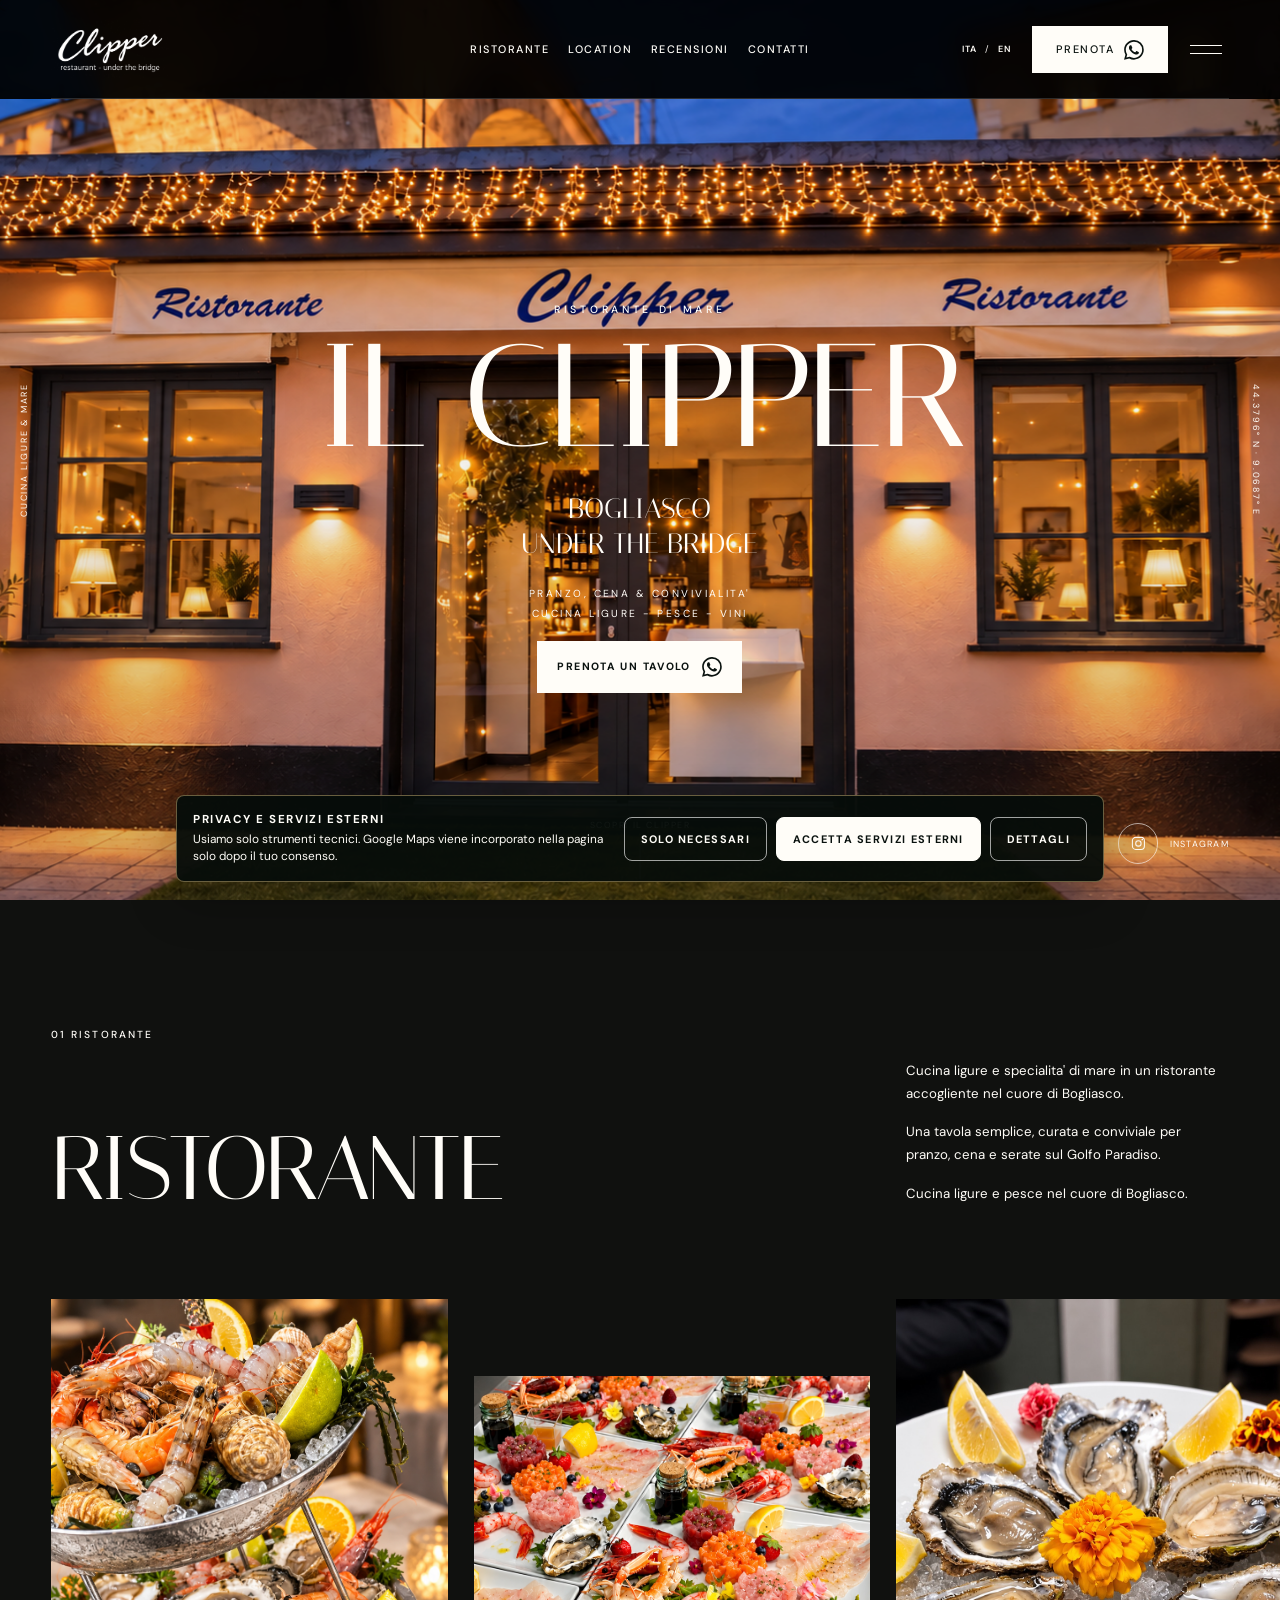
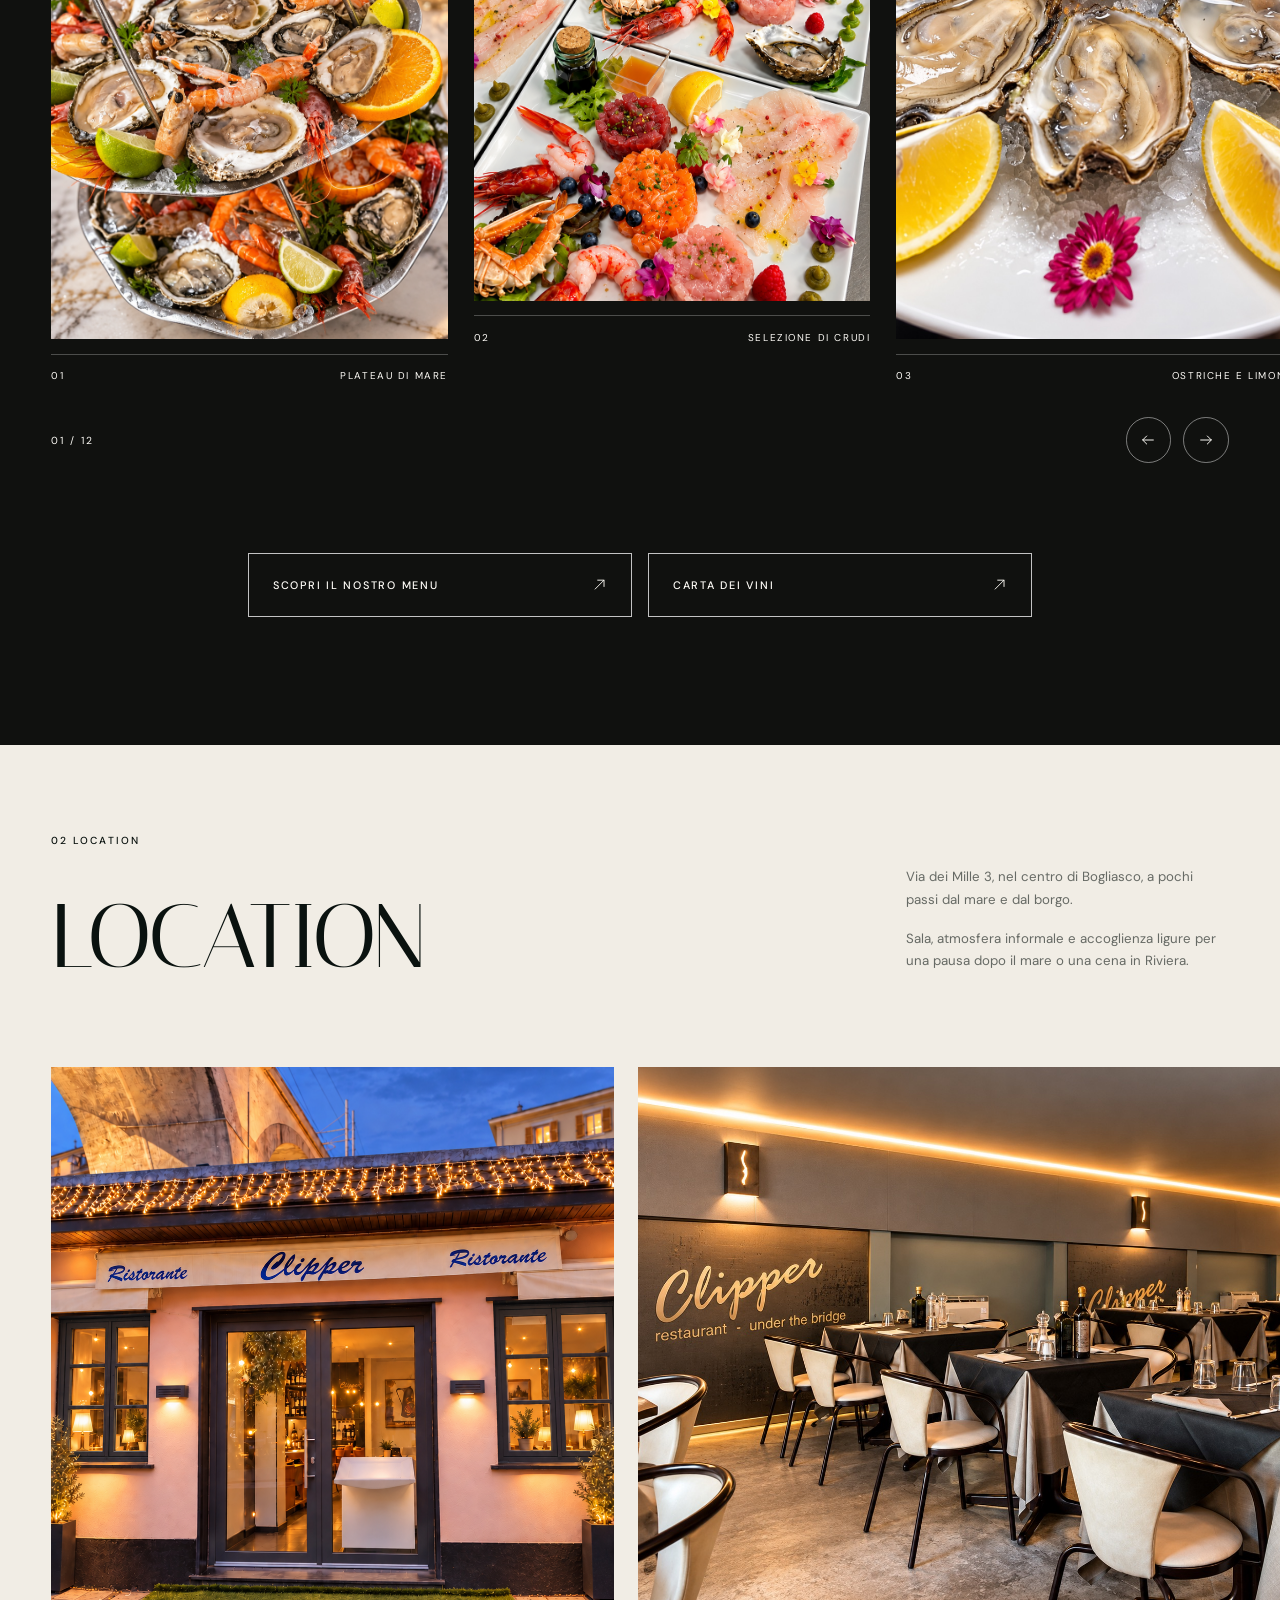
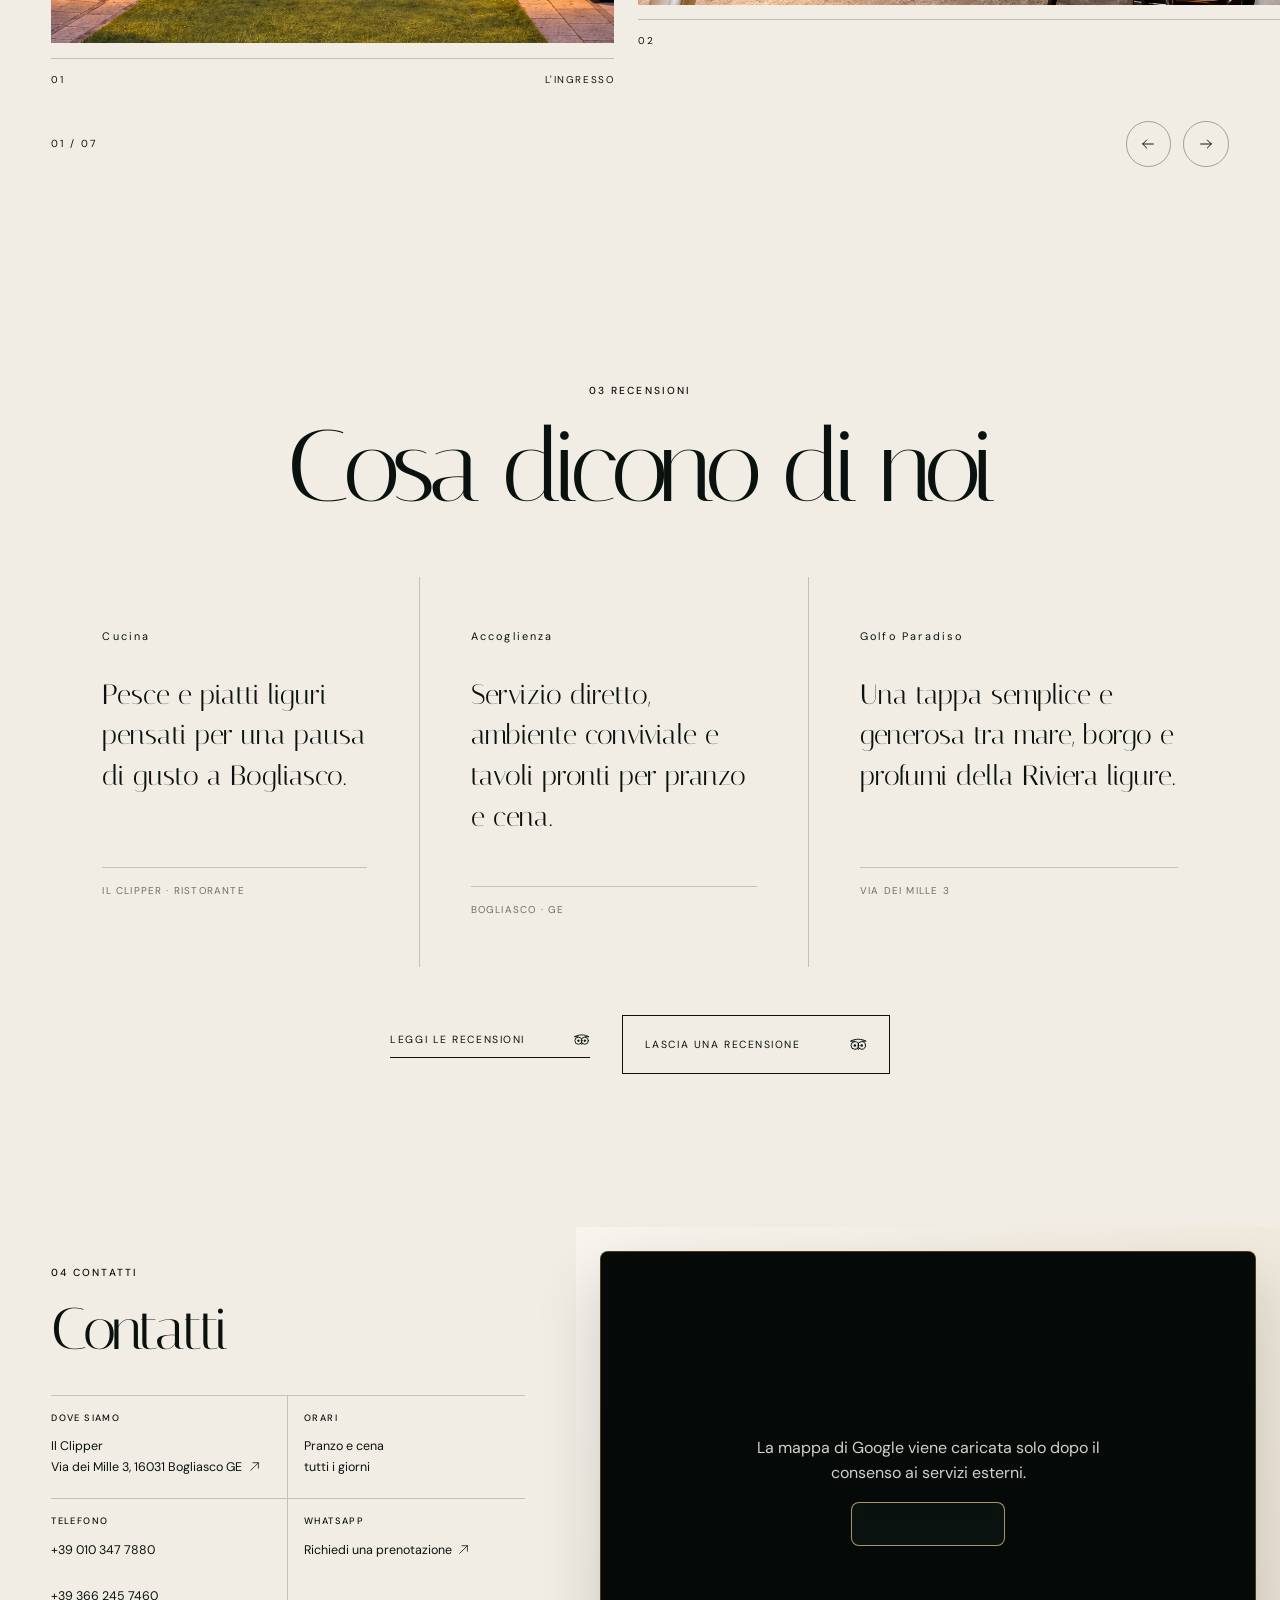
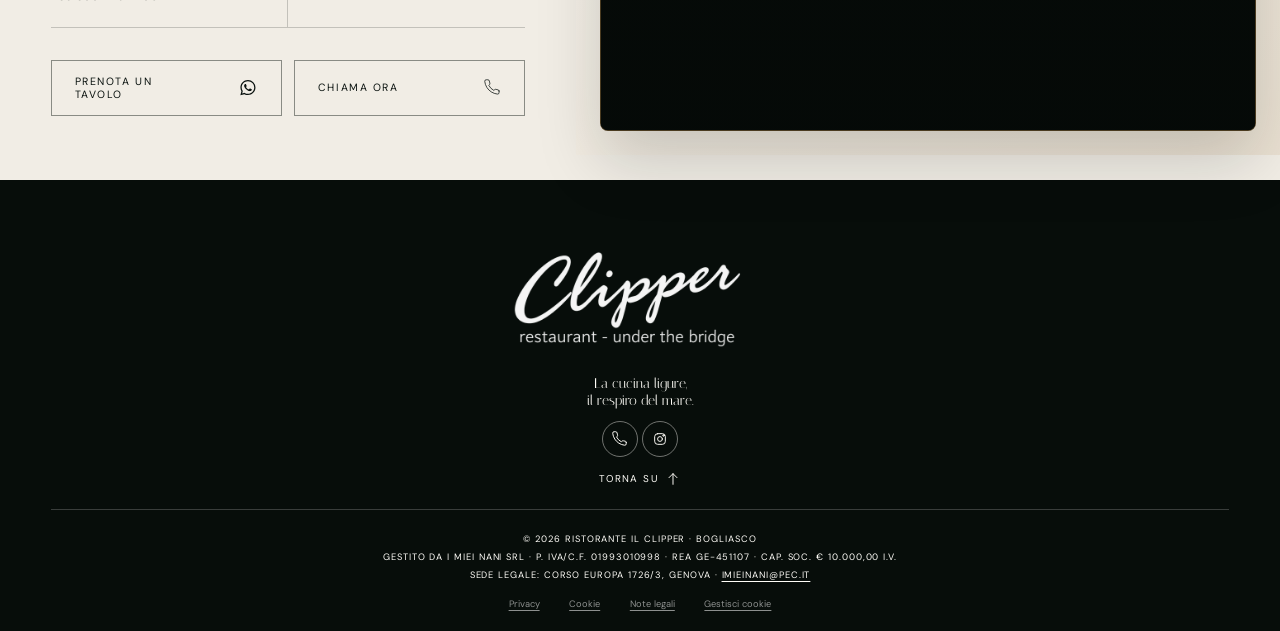
==== commit 1a0481c0: "Add files via upload" ====
--- a/index.html
+++ b/index.html
@@ -30,7 +30,7 @@
       <span>/</span>
       <button type="button" data-lang="en" aria-pressed="false">EN</button>
     </div>
-    <a class="book-link" href="#prenota" data-booking-trigger data-context="Prenotazione tavolo">
+    <a class="book-link" href="https://wa.me/393662457460?text=Ciao%20Il%20Clipper%2C%20vorrei%20prenotare%20un%20tavolo." target="_blank" rel="noreferrer" data-booking-trigger data-context="Prenotazione tavolo">
       <span data-i18n="cta.book">Prenota</span>
       <svg class="whatsapp-cta-icon" viewBox="0 0 24 24" aria-hidden="true">
         <path class="whatsapp-icon-mark" d="M17.472 14.382c-.297-.149-1.758-.867-2.03-.967-.273-.099-.471-.148-.67.15-.197.297-.767.966-.94 1.164-.173.199-.347.223-.644.075-.297-.15-1.255-.463-2.39-1.475-.883-.788-1.48-1.761-1.653-2.059-.173-.297-.018-.458.13-.606.134-.133.298-.347.446-.52.149-.174.198-.298.298-.497.099-.198.05-.371-.025-.52-.075-.149-.669-1.612-.916-2.207-.242-.579-.487-.5-.669-.51-.173-.008-.371-.01-.57-.01-.198 0-.52.074-.792.372-.272.297-1.04 1.016-1.04 2.479 0 1.462 1.065 2.875 1.213 3.074.149.198 2.096 3.2 5.077 4.487.709.306 1.262.489 1.694.625.712.227 1.36.195 1.872.118.571-.085 1.758-.719 2.006-1.413.248-.694.248-1.289.173-1.413-.074-.124-.272-.198-.57-.347M12.051 21.785h-.004a9.87 9.87 0 0 1-5.031-1.378l-.361-.214-3.741.982.999-3.648-.235-.374a9.86 9.86 0 0 1-1.51-5.26c.002-5.45 4.436-9.884 9.889-9.884a9.822 9.822 0 0 1 6.988 2.899 9.825 9.825 0 0 1 2.893 6.994c-.003 5.45-4.437 9.883-9.887 9.883M20.52 3.449A11.815 11.815 0 0 0 12.05 0C5.495 0 .16 5.335.157 11.892c0 2.096.547 4.142 1.588 5.946L.057 24l6.305-1.654a11.882 11.882 0 0 0 5.683 1.448h.005c6.554 0 11.89-5.335 11.893-11.893A11.821 11.821 0 0 0 20.52 3.449"></path>
@@ -52,7 +52,7 @@
       <a href="#recensioni"><span>03</span><b data-i18n="nav.reviews">Recensioni</b><svg class="ui-icon" viewBox="0 0 24 24" aria-hidden="true"><path d="M5 5 19 19"></path><path d="M10 19h9v-9"></path></svg></a>
       <a href="#contatti"><span>04</span><b data-i18n="nav.contacts">Contatti</b><svg class="ui-icon" viewBox="0 0 24 24" aria-hidden="true"><path d="M5 5 19 19"></path><path d="M10 19h9v-9"></path></svg></a>
     </nav>
-    <a class="menu-book" href="#prenota" data-booking-trigger data-context="Prenotazione tavolo">
+    <a class="menu-book" href="https://wa.me/393662457460?text=Ciao%20Il%20Clipper%2C%20vorrei%20prenotare%20un%20tavolo." target="_blank" rel="noreferrer" data-booking-trigger data-context="Prenotazione tavolo">
       <span data-i18n="cta.bookTable">Prenota un tavolo</span>
       <svg class="whatsapp-cta-icon" viewBox="0 0 24 24" aria-hidden="true">
         <path class="whatsapp-icon-mark" d="M17.472 14.382c-.297-.149-1.758-.867-2.03-.967-.273-.099-.471-.148-.67.15-.197.297-.767.966-.94 1.164-.173.199-.347.223-.644.075-.297-.15-1.255-.463-2.39-1.475-.883-.788-1.48-1.761-1.653-2.059-.173-.297-.018-.458.13-.606.134-.133.298-.347.446-.52.149-.174.198-.298.298-.497.099-.198.05-.371-.025-.52-.075-.149-.669-1.612-.916-2.207-.242-.579-.487-.5-.669-.51-.173-.008-.371-.01-.57-.01-.198 0-.52.074-.792.372-.272.297-1.04 1.016-1.04 2.479 0 1.462 1.065 2.875 1.213 3.074.149.198 2.096 3.2 5.077 4.487.709.306 1.262.489 1.694.625.712.227 1.36.195 1.872.118.571-.085 1.758-.719 2.006-1.413.248-.694.248-1.289.173-1.413-.074-.124-.272-.198-.57-.347M12.051 21.785h-.004a9.87 9.87 0 0 1-5.031-1.378l-.361-.214-3.741.982.999-3.648-.235-.374a9.86 9.86 0 0 1-1.51-5.26c.002-5.45 4.436-9.884 9.889-9.884a9.822 9.822 0 0 1 6.988 2.899 9.825 9.825 0 0 1 2.893 6.994c-.003 5.45-4.437 9.883-9.887 9.883M20.52 3.449A11.815 11.815 0 0 0 12.05 0C5.495 0 .16 5.335.157 11.892c0 2.096.547 4.142 1.588 5.946L.057 24l6.305-1.654a11.882 11.882 0 0 0 5.683 1.448h.005c6.554 0 11.89-5.335 11.893-11.893A11.821 11.821 0 0 0 20.52 3.449"></path>
@@ -144,7 +144,7 @@
       </div>
       <p class="hero-hours" data-i18n-html="hero.hours"><span>PRANZO, CENA &amp; CONVIVIALITA'</span> CUCINA LIGURE - PESCE - VINI</p>
       <div class="hero-actions" aria-label="Azioni principali">
-        <a class="hero-primary" href="#prenota" data-booking-trigger data-context="Prenotazione tavolo">
+        <a class="hero-primary" href="https://wa.me/393662457460?text=Ciao%20Il%20Clipper%2C%20vorrei%20prenotare%20un%20tavolo." target="_blank" rel="noreferrer" data-booking-trigger data-context="Prenotazione tavolo">
           <span data-i18n="cta.bookTable">Prenota un tavolo</span>
           <svg class="whatsapp-cta-icon" viewBox="0 0 24 24" aria-hidden="true">
             <path class="whatsapp-icon-mark" d="M17.472 14.382c-.297-.149-1.758-.867-2.03-.967-.273-.099-.471-.148-.67.15-.197.297-.767.966-.94 1.164-.173.199-.347.223-.644.075-.297-.15-1.255-.463-2.39-1.475-.883-.788-1.48-1.761-1.653-2.059-.173-.297-.018-.458.13-.606.134-.133.298-.347.446-.52.149-.174.198-.298.298-.497.099-.198.05-.371-.025-.52-.075-.149-.669-1.612-.916-2.207-.242-.579-.487-.5-.669-.51-.173-.008-.371-.01-.57-.01-.198 0-.52.074-.792.372-.272.297-1.04 1.016-1.04 2.479 0 1.462 1.065 2.875 1.213 3.074.149.198 2.096 3.2 5.077 4.487.709.306 1.262.489 1.694.625.712.227 1.36.195 1.872.118.571-.085 1.758-.719 2.006-1.413.248-.694.248-1.289.173-1.413-.074-.124-.272-.198-.57-.347M12.051 21.785h-.004a9.87 9.87 0 0 1-5.031-1.378l-.361-.214-3.741.982.999-3.648-.235-.374a9.86 9.86 0 0 1-1.51-5.26c.002-5.45 4.436-9.884 9.889-9.884a9.822 9.822 0 0 1 6.988 2.899 9.825 9.825 0 0 1 2.893 6.994c-.003 5.45-4.437 9.883-9.887 9.883M20.52 3.449A11.815 11.815 0 0 0 12.05 0C5.495 0 .16 5.335.157 11.892c0 2.096.547 4.142 1.588 5.946L.057 24l6.305-1.654a11.882 11.882 0 0 0 5.683 1.448h.005c6.554 0 11.89-5.335 11.893-11.893A11.821 11.821 0 0 0 20.52 3.449"></path>
@@ -207,10 +207,10 @@
     </div>
 
     <div class="center-cta reveal">
-      <a class="outline-button" href="#carta-menu" data-card-trigger="food">
+      <a class="outline-button" href="menu.html" data-card-trigger="food">
         <span data-i18n="cta.menu">Scopri il nostro menu</span><svg class="ui-icon" viewBox="0 0 24 24" aria-hidden="true"><path d="M5 19 19 5"></path><path d="M9 5h10v10"></path></svg>
       </a>
-      <a class="outline-button" href="#carta-vini" data-card-trigger="wine">
+      <a class="outline-button" href="carta-vini.html" data-card-trigger="wine">
         <span data-i18n="cta.wine">Carta dei Vini</span><svg class="ui-icon" viewBox="0 0 24 24" aria-hidden="true"><path d="M5 19 19 5"></path><path d="M9 5h10v10"></path></svg>
       </a>
     </div>
@@ -296,12 +296,12 @@
         </div>
         <div>
           <h3 data-i18n="contacts.whatsapp">WhatsApp</h3>
-          <a href="#prenota" data-booking-trigger data-context="Prenotazione tavolo">Richiedi una prenotazione <svg class="ui-icon" viewBox="0 0 24 24" aria-hidden="true"><path d="M5 19 19 5"></path><path d="M9 5h10v10"></path></svg></a>
+          <a href="https://wa.me/393662457460?text=Ciao%20Il%20Clipper%2C%20vorrei%20prenotare%20un%20tavolo." target="_blank" rel="noreferrer" data-booking-trigger data-context="Prenotazione tavolo">Richiedi una prenotazione <svg class="ui-icon" viewBox="0 0 24 24" aria-hidden="true"><path d="M5 19 19 5"></path><path d="M9 5h10v10"></path></svg></a>
         </div>
       </div>
 
       <div class="contact-actions">
-        <a class="contact-book" href="#prenota" data-booking-trigger data-context="Prenotazione tavolo">
+        <a class="contact-book" href="https://wa.me/393662457460?text=Ciao%20Il%20Clipper%2C%20vorrei%20prenotare%20un%20tavolo." target="_blank" rel="noreferrer" data-booking-trigger data-context="Prenotazione tavolo">
           <span data-i18n="cta.bookTable">Prenota un tavolo</span>
           <svg class="whatsapp-cta-icon" viewBox="0 0 24 24" aria-hidden="true"><path class="whatsapp-icon-mark" d="M17.472 14.382c-.297-.149-1.758-.867-2.03-.967-.273-.099-.471-.148-.67.15-.197.297-.767.966-.94 1.164-.173.199-.347.223-.644.075-.297-.15-1.255-.463-2.39-1.475-.883-.788-1.48-1.761-1.653-2.059-.173-.297-.018-.458.13-.606.134-.133.298-.347.446-.52.149-.174.198-.298.298-.497.099-.198.05-.371-.025-.52-.075-.149-.669-1.612-.916-2.207-.242-.579-.487-.5-.669-.51-.173-.008-.371-.01-.57-.01-.198 0-.52.074-.792.372-.272.297-1.04 1.016-1.04 2.479 0 1.462 1.065 2.875 1.213 3.074.149.198 2.096 3.2 5.077 4.487.709.306 1.262.489 1.694.625.712.227 1.36.195 1.872.118.571-.085 1.758-.719 2.006-1.413.248-.694.248-1.289.173-1.413-.074-.124-.272-.198-.57-.347M12.051 21.785h-.004a9.87 9.87 0 0 1-5.031-1.378l-.361-.214-3.741.982.999-3.648-.235-.374a9.86 9.86 0 0 1-1.51-5.26c.002-5.45 4.436-9.884 9.889-9.884a9.822 9.822 0 0 1 6.988 2.899 9.825 9.825 0 0 1 2.893 6.994c-.003 5.45-4.437 9.883-9.887 9.883M20.52 3.449A11.815 11.815 0 0 0 12.05 0C5.495 0 .16 5.335.157 11.892c0 2.096.547 4.142 1.588 5.946L.057 24l6.305-1.654a11.882 11.882 0 0 0 5.683 1.448h.005c6.554 0 11.89-5.335 11.893-11.893A11.821 11.821 0 0 0 20.52 3.449"></path></svg>
         </a>
@@ -318,7 +318,7 @@
         <div class="map-veiling" aria-hidden="true"></div>
         <div class="map-consent" data-map-consent>
           <p data-i18n="map.notice">La mappa di Google viene caricata solo dopo il consenso ai servizi esterni.</p>
-          <button type="button" data-map-load data-i18n="map.load">Carica la mappa</button>
+          <a class="map-load-link" href="https://www.google.com/maps/search/?api=1&amp;query=Il%20Clipper%20Via%20dei%20Mille%203%20Bogliasco" target="_blank" rel="noreferrer" data-map-load data-i18n="map.load">Apri Google Maps</a>
         </div>
         <div class="map-label">
           <span data-i18n="contacts.mapLabel">Bogliasco · Golfo Paradiso</span>
@@ -515,9 +515,10 @@
   </div>
 </div>
 
-<a class="mobile-sticky-book" href="#prenota" data-booking-trigger data-context="Prenotazione tavolo">
+<a class="mobile-sticky-book" href="https://wa.me/393662457460?text=Ciao%20Il%20Clipper%2C%20vorrei%20prenotare%20un%20tavolo." target="_blank" rel="noreferrer" data-booking-trigger data-context="Prenotazione tavolo">
   <span data-i18n="cta.bookTable">Prenota un tavolo</span>
   <svg class="whatsapp-cta-icon" viewBox="0 0 24 24" aria-hidden="true"><path class="whatsapp-icon-mark" d="M17.472 14.382c-.297-.149-1.758-.867-2.03-.967-.273-.099-.471-.148-.67.15-.197.297-.767.966-.94 1.164-.173.199-.347.223-.644.075-.297-.15-1.255-.463-2.39-1.475-.883-.788-1.48-1.761-1.653-2.059-.173-.297-.018-.458.13-.606.134-.133.298-.347.446-.52.149-.174.198-.298.298-.497.099-.198.05-.371-.025-.52-.075-.149-.669-1.612-.916-2.207-.242-.579-.487-.5-.669-.51-.173-.008-.371-.01-.57-.01-.198 0-.52.074-.792.372-.272.297-1.04 1.016-1.04 2.479 0 1.462 1.065 2.875 1.213 3.074.149.198 2.096 3.2 5.077 4.487.709.306 1.262.489 1.694.625.712.227 1.36.195 1.872.118.571-.085 1.758-.719 2.006-1.413.248-.694.248-1.289.173-1.413-.074-.124-.272-.198-.57-.347M12.051 21.785h-.004a9.87 9.87 0 0 1-5.031-1.378l-.361-.214-3.741.982.999-3.648-.235-.374a9.86 9.86 0 0 1-1.51-5.26c.002-5.45 4.436-9.884 9.889-9.884a9.822 9.822 0 0 1 6.988 2.899 9.825 9.825 0 0 1 2.893 6.994c-.003 5.45-4.437 9.883-9.887 9.883M20.52 3.449A11.815 11.815 0 0 0 12.05 0C5.495 0 .16 5.335.157 11.892c0 2.096.547 4.142 1.588 5.946L.057 24l6.305-1.654a11.882 11.882 0 0 0 5.683 1.448h.005c6.554 0 11.89-5.335 11.893-11.893A11.821 11.821 0 0 0 20.52 3.449"></path></svg>
 </a>
+<script src="site.js?v=20261002-cta-static" defer></script>
 </body>
 </html>
--- a/site.css
+++ b/site.css
@@ -4507,6 +4507,7 @@
 }
 
 .map-consent button,
+.map-consent .map-load-link,
 .cookie-actions button {
   min-height: 2.75rem;
   padding: 0 1rem;
@@ -4519,6 +4520,30 @@
   font-weight: 700;
   letter-spacing: 0.12em;
   text-transform: uppercase;
+}
+
+/* Script-independent menu and wine-list pages. */
+.fallback-catalog { min-height: 100vh; padding: 2rem var(--page-x) 5rem; background: var(--paper); color: var(--ink); }
+.fallback-catalog-header, .fallback-catalog-content, .fallback-catalog-footer { width: min(72rem, 100%); margin-inline: auto; }
+.fallback-catalog-header { padding-bottom: 3rem; border-bottom: 1px solid rgba(10, 18, 15, 0.28); text-align: center; }
+.fallback-catalog-header img { width: 11rem; margin: 2rem auto 1.5rem; filter: brightness(0); }
+.fallback-back { display: block; width: max-content; font-size: 0.75rem; font-weight: 600; letter-spacing: 0.12em; text-transform: uppercase; }
+.fallback-catalog-header h1 { margin: 0.5rem 0 1rem; font-family: var(--serif); font-size: clamp(2.5rem, 7vw, 5.5rem); font-weight: 400; letter-spacing: 0; }
+.fallback-catalog-header p { max-width: 42rem; margin: 0.6rem auto; line-height: 1.6; }
+.fallback-catalog-content section { padding: 3.5rem 0 2rem; }
+.fallback-catalog-content h2 { margin: 0 0 1.5rem; font-family: var(--serif); font-size: clamp(1.8rem, 4vw, 3rem); font-weight: 400; letter-spacing: 0; }
+.fallback-catalog-content h2 small { display: block; margin-top: 0.4rem; font-family: var(--sans); font-size: 0.68rem; font-weight: 600; letter-spacing: 0.12em; text-transform: uppercase; opacity: 0.55; }
+.fallback-catalog-content article { display: grid; grid-template-columns: minmax(0, 1fr) auto; gap: 1rem; align-items: start; padding: 1.1rem 0; border-top: 1px solid rgba(10, 18, 15, 0.22); }
+.fallback-catalog-content article h3 { margin: 0; font-family: var(--serif); font-size: clamp(1.05rem, 2vw, 1.35rem); font-weight: 400; letter-spacing: 0; }
+.fallback-catalog-content article p { margin: 0.35rem 0 0; font-size: 0.75rem; opacity: 0.58; }
+.fallback-catalog-content article strong { white-space: nowrap; }
+.fallback-catalog-footer { display: flex; justify-content: center; gap: 1rem; padding-top: 3rem; }
+.fallback-catalog-footer a { padding: 0.9rem 1.2rem; border: 1px solid currentColor; font-size: 0.76rem; font-weight: 600; text-align: center; text-transform: uppercase; }
+
+@media (max-width: 600px) {
+  .fallback-catalog { padding-top: 1.25rem; }
+  .fallback-catalog-content section { padding-top: 2.5rem; }
+  .fallback-catalog-footer { flex-direction: column; }
 }
 
 .cookie-banner {
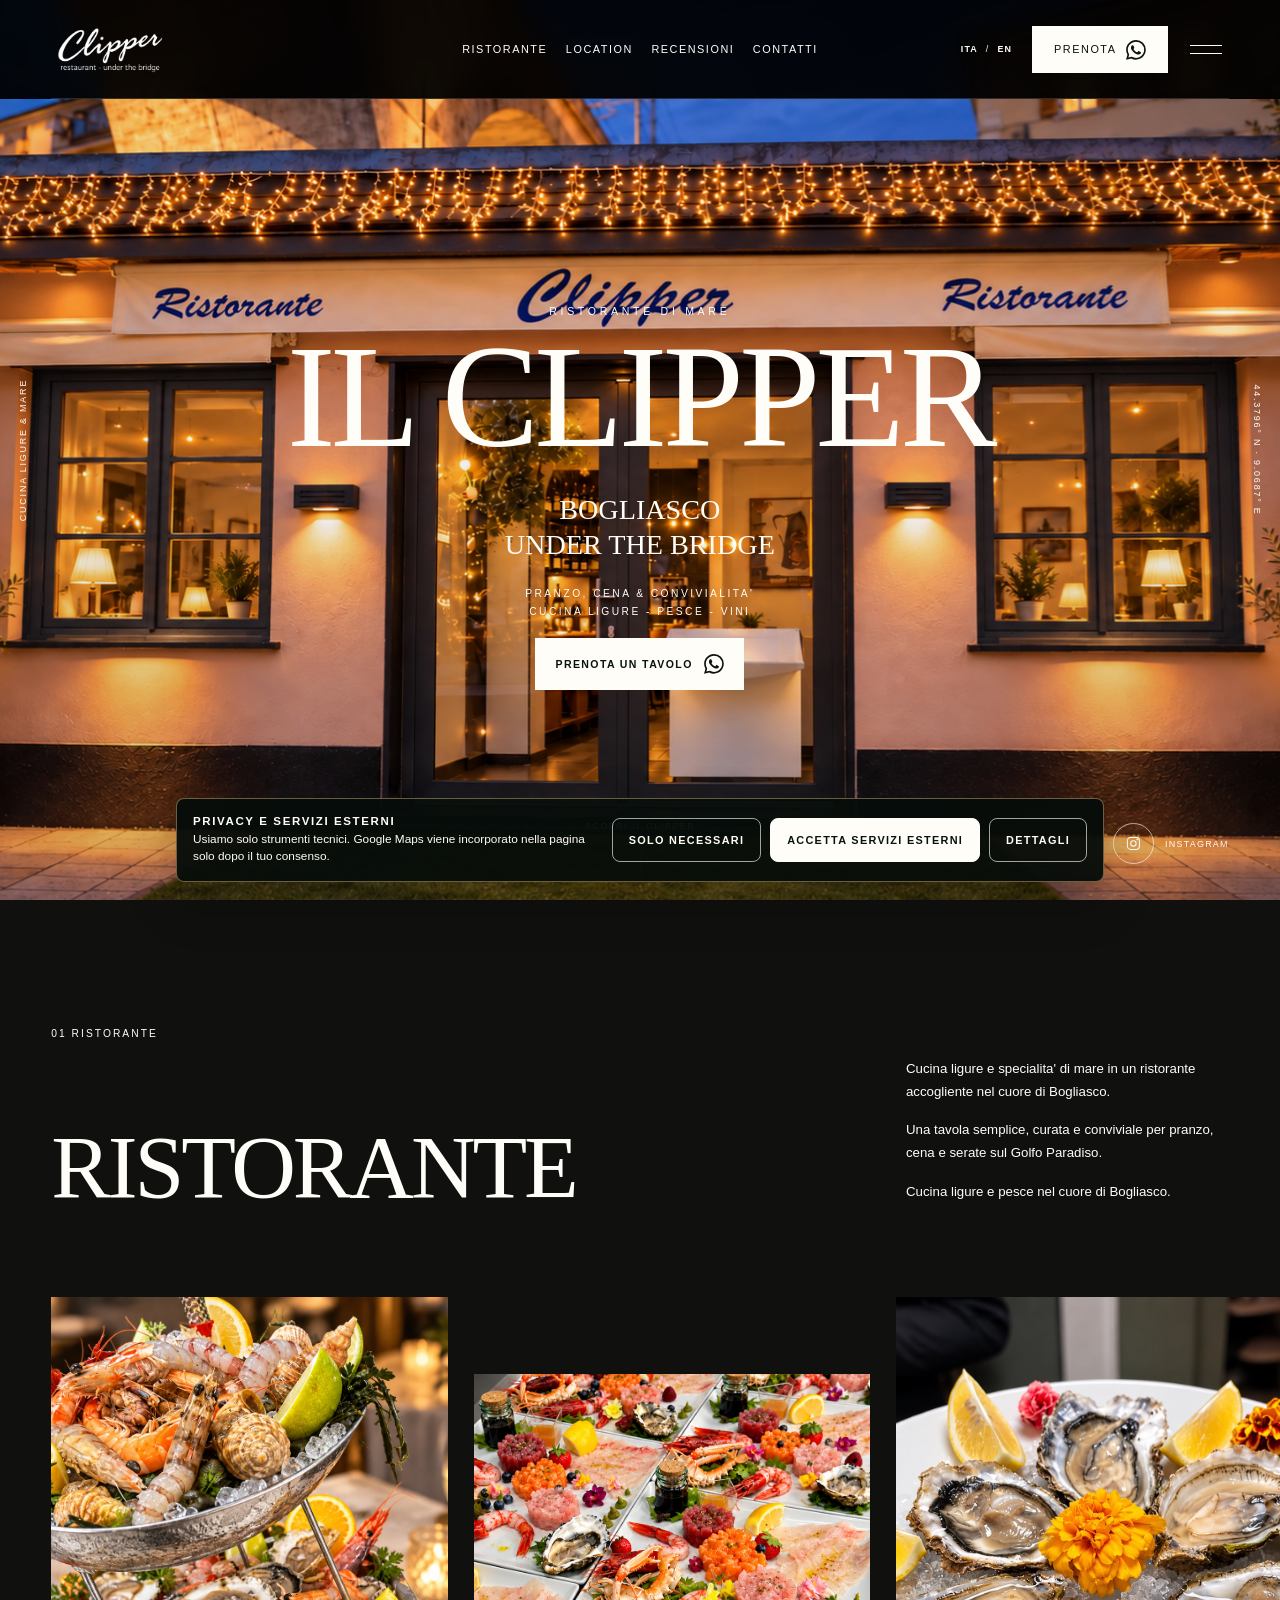
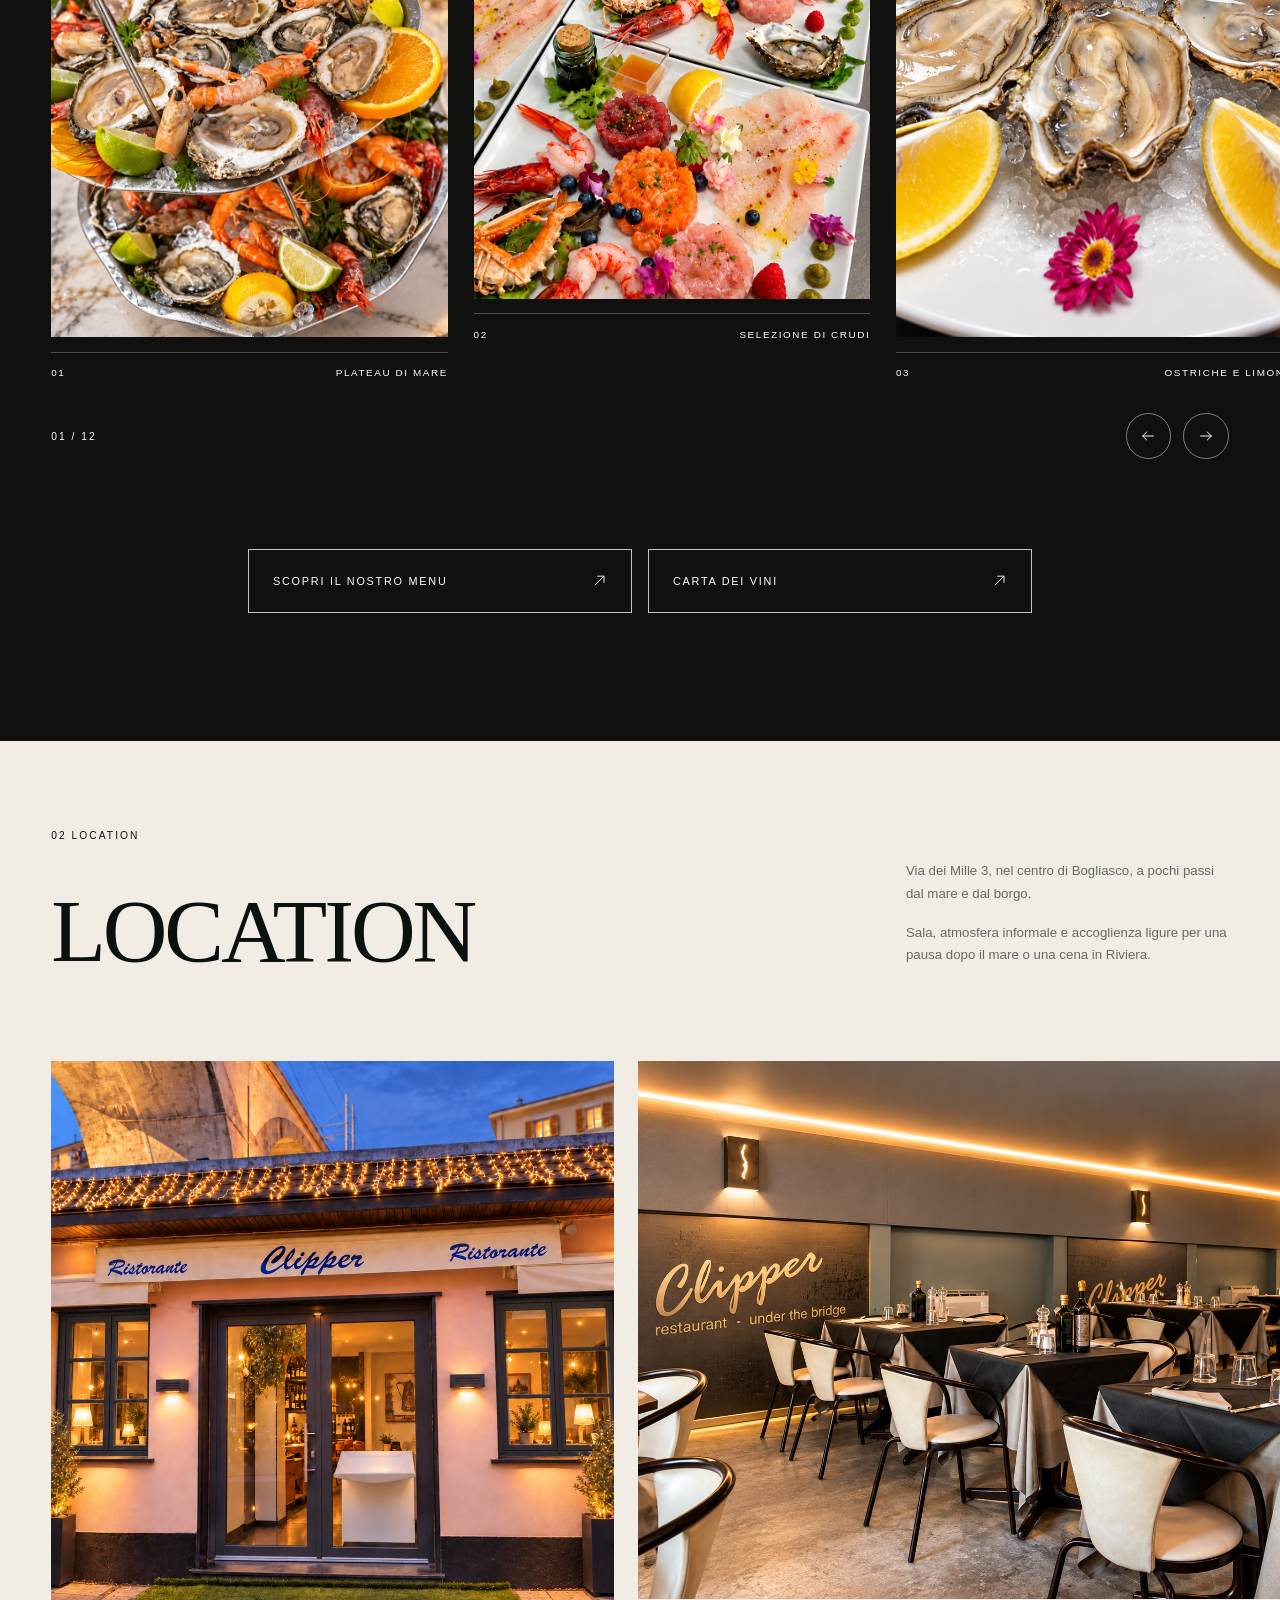
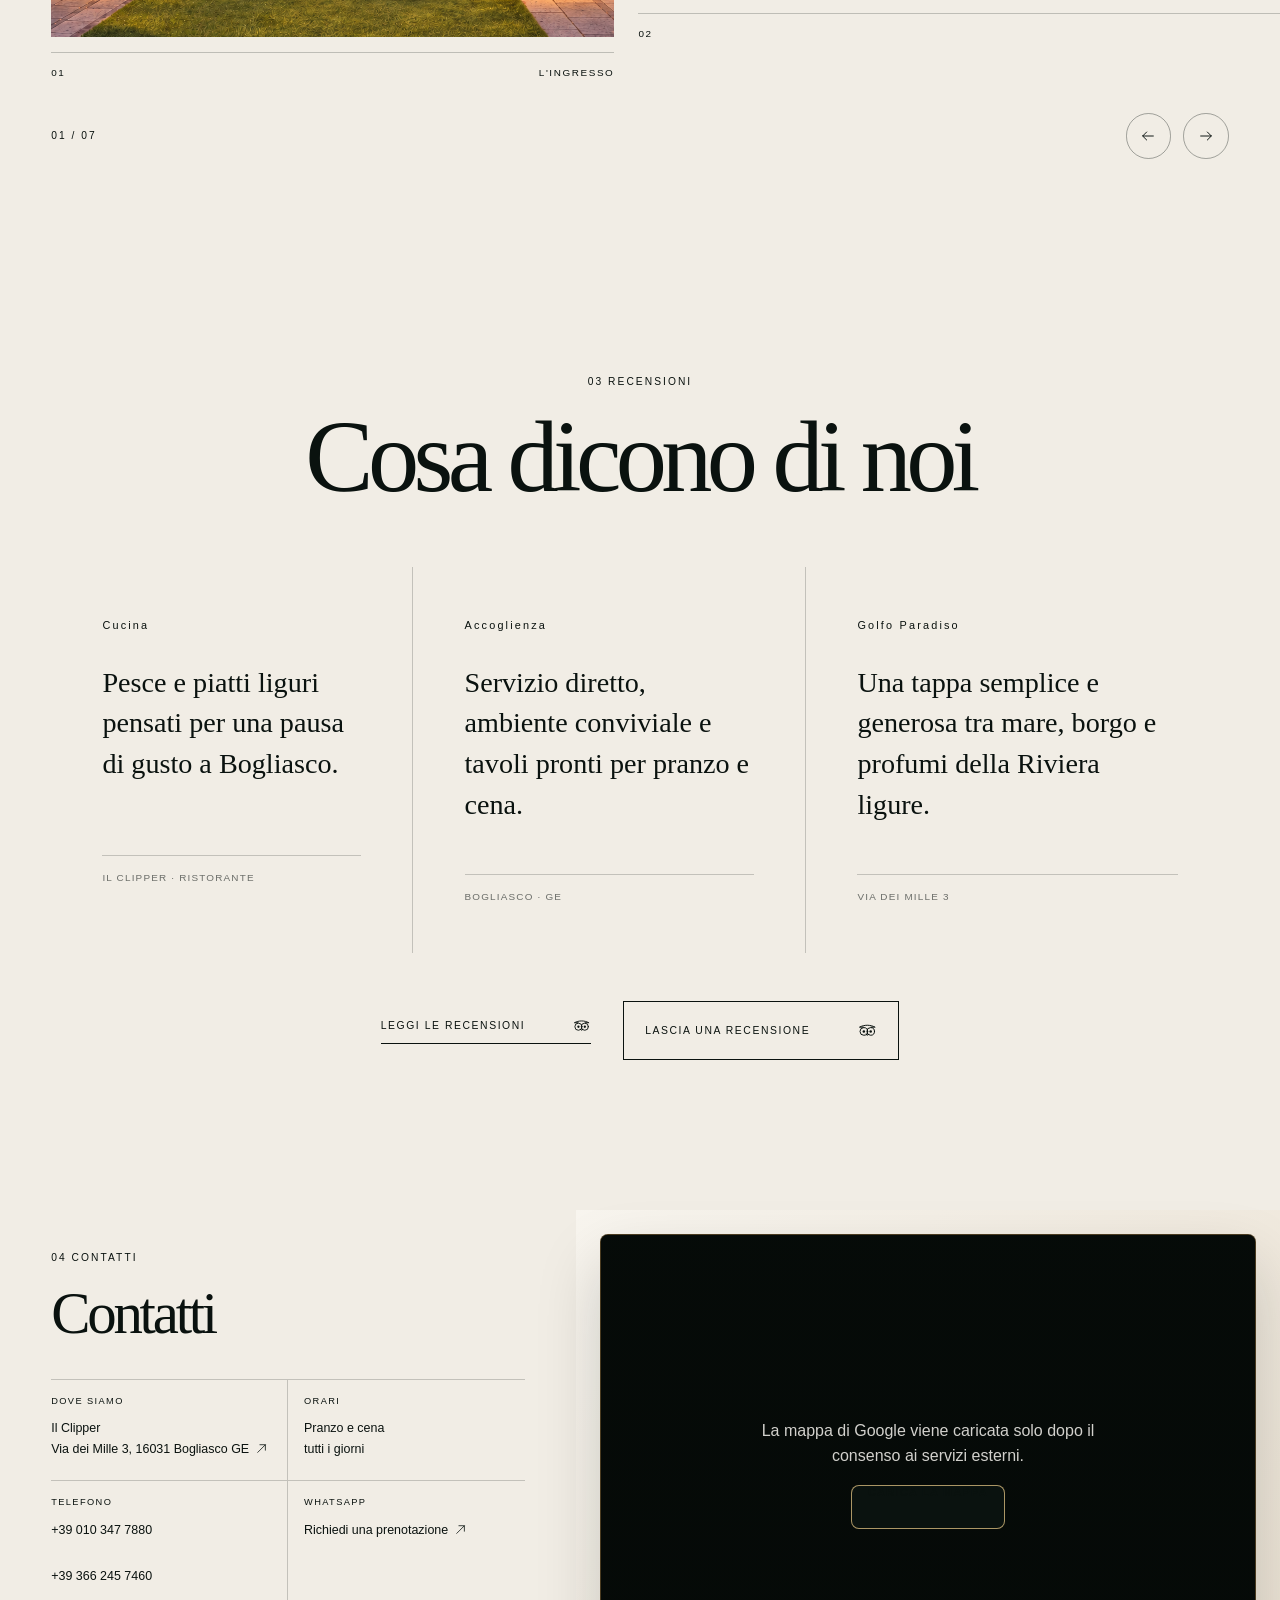
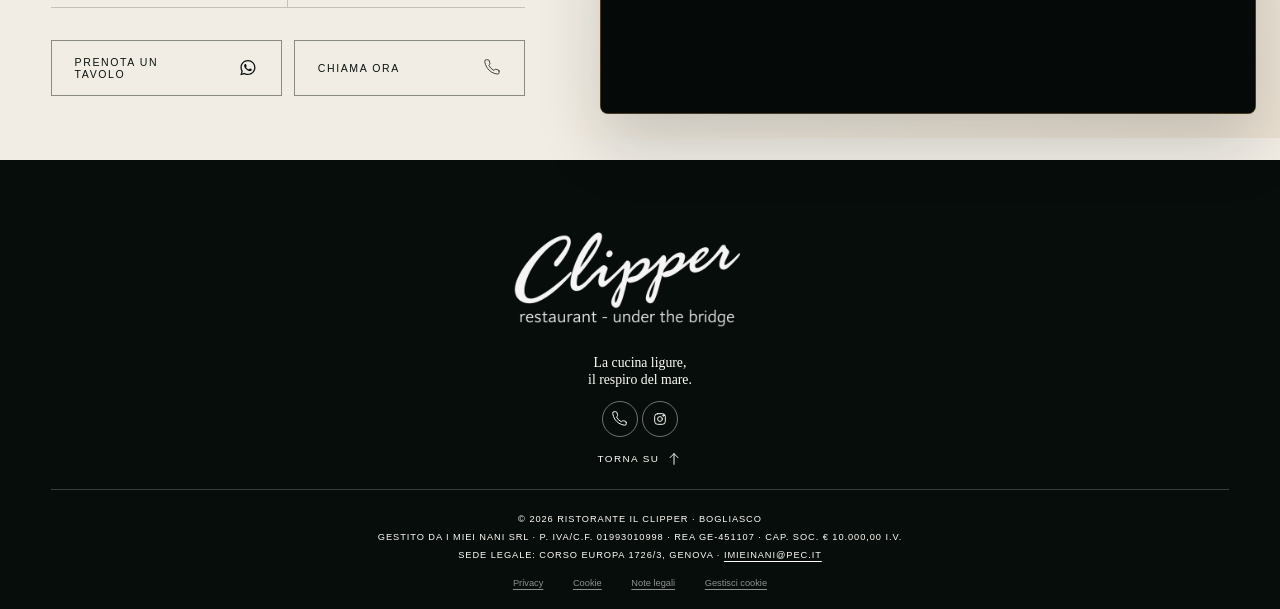
==== commit 66b44ee2: "Add files via upload" ====
--- a/index.html
+++ b/index.html
@@ -1,7 +1,8 @@
 <!doctype html>
-<html lang="it">
+<html lang="it" translate="no" class="notranslate">
   <head>
     <meta charset="utf-8" />
+    <meta name="google" content="notranslate" />
     <meta name="viewport" content="width=device-width, initial-scale=1" />
     <title>Il Clipper Bogliasco | Ristorante di mare</title>
     <meta name="description" content="Il Clipper di Bogliasco: ristorante in Via dei Mille 3, tra cucina ligure, specialita di mare, vini e prenotazioni." />
@@ -412,17 +413,17 @@
   <button class="legal-backdrop" type="button" aria-label="Chiudi le informazioni legali" data-legal-close></button>
   <section class="legal-dialog" role="dialog" aria-modal="true" aria-labelledby="legal-title" tabindex="-1">
     <button class="legal-close" type="button" aria-label="Chiudi" data-legal-close><span></span><span></span></button>
-    <p class="section-kicker">Il Clipper · Informazioni legali</p>
-    <h2 id="legal-title">Privacy,<br /><em>cookie e note legali.</em></h2>
+    <p class="section-kicker" data-i18n="legal.kicker">Il Clipper · Informazioni legali</p>
+    <h2 id="legal-title" data-i18n-html="legal.title">Privacy,<br /><em>cookie e note legali.</em></h2>
     <div class="legal-tabs" role="tablist" aria-label="Seleziona informativa">
       <button class="is-active" type="button" role="tab" aria-selected="true" data-legal-tab="privacy">Privacy</button>
       <button type="button" role="tab" aria-selected="false" data-legal-tab="cookies">Cookie</button>
-      <button type="button" role="tab" aria-selected="false" data-legal-tab="notes">Note legali</button>
+      <button type="button" role="tab" aria-selected="false" data-legal-tab="notes" data-i18n="legal.notes">Note legali</button>
     </div>
     <div class="legal-content">
       <article class="legal-panel is-active" data-legal-panel="privacy">
         <h3>Informativa privacy</h3>
-        <p><strong>Ultimo aggiornamento:</strong> 1 ottobre 2026.</p>
+        <p><strong>Ultimo aggiornamento:</strong> 9 ottobre 2026.</p>
         <h4>1. Titolare del trattamento</h4>
         <p><strong>I Miei Nani Srl</strong>, sede legale in Corso Europa 1726/3, Genova, P. IVA/C.F. 01993010998, REA GE-451107, capitale sociale € 10.000,00 i.v. Contatti: <a href="mailto:Williamfranceschini885@gmail.com">Williamfranceschini885@gmail.com</a>; PEC <a href="mailto:imieinani@pec.it">imieinani@pec.it</a>. L'attivita' Il Clipper ha sede operativa in Via dei Mille 3, 16031 Bogliasco (GE).</p>
         <h4>2. Dati trattati e origine</h4>
@@ -463,7 +464,7 @@
       </article>
       <article class="legal-panel" data-legal-panel="cookies">
         <h3>Cookie policy</h3>
-        <p><strong>Ultimo aggiornamento:</strong> 1 ottobre 2026.</p>
+        <p><strong>Ultimo aggiornamento:</strong> 9 ottobre 2026.</p>
         <h4>1. Cosa sono cookie e strumenti analoghi</h4>
         <p>I cookie sono piccoli file che i siti possono memorizzare nel browser. Tecnologie come localStorage possono svolgere funzioni analoghe e sono soggette, quando permettono accesso o memorizzazione nel dispositivo, alle regole dell'art. 122 del Codice Privacy.</p>
         <h4>2. Strumenti usati direttamente dal sito</h4>
@@ -481,7 +482,7 @@
       </article>
       <article class="legal-panel" data-legal-panel="notes">
         <h3>Note legali</h3>
-        <p><strong>Ultimo aggiornamento:</strong> 1 ottobre 2026.</p>
+        <p><strong>Ultimo aggiornamento:</strong> 9 ottobre 2026.</p>
         <h4>1. Identificazione del gestore</h4>
         <p>Il sito del Ristorante Il Clipper e' gestito da <strong>I Miei Nani Srl</strong>, sede legale Corso Europa 1726/3, Genova, P. IVA/C.F. 01993010998, REA GE-451107, capitale sociale € 10.000,00 i.v.; PEC <a href="mailto:imieinani@pec.it">imieinani@pec.it</a>; e-mail <a href="mailto:Williamfranceschini885@gmail.com">Williamfranceschini885@gmail.com</a>. Sede dell'attivita': Via dei Mille 3, 16031 Bogliasco (GE).</p>
         <h4>2. Natura del sito e prenotazioni</h4>
--- a/site.css
+++ b/site.css
@@ -1,5 +1,3 @@
-@import url("https://fonts.googleapis.com/css2?family=DM+Sans:wght@300;400;500;600&family=Italiana&display=swap");
-
 :root {
   --ink: #0a120f;
   --ink-soft: #121d18;
@@ -18,8 +16,8 @@
   --radius-soft: 0.5rem;
   --ease-out: cubic-bezier(0.16, 1, 0.3, 1);
   --shadow-ambient: 0 1.5rem 4rem rgba(0, 0, 0, 0.2);
-  --serif: "Italiana", "Iowan Old Style", "Times New Roman", serif;
-  --sans: "DM Sans", "Avenir Next", Helvetica, Arial, sans-serif;
+  --serif: Didot, "Bodoni 72", "Iowan Old Style", "Times New Roman", serif;
+  --sans: "Avenir Next", Avenir, "Helvetica Neue", Helvetica, Arial, sans-serif;
   --page-x: clamp(1.35rem, 4vw, 4.5rem);
   --section-y: clamp(6rem, 10vw, 10rem);
 }
